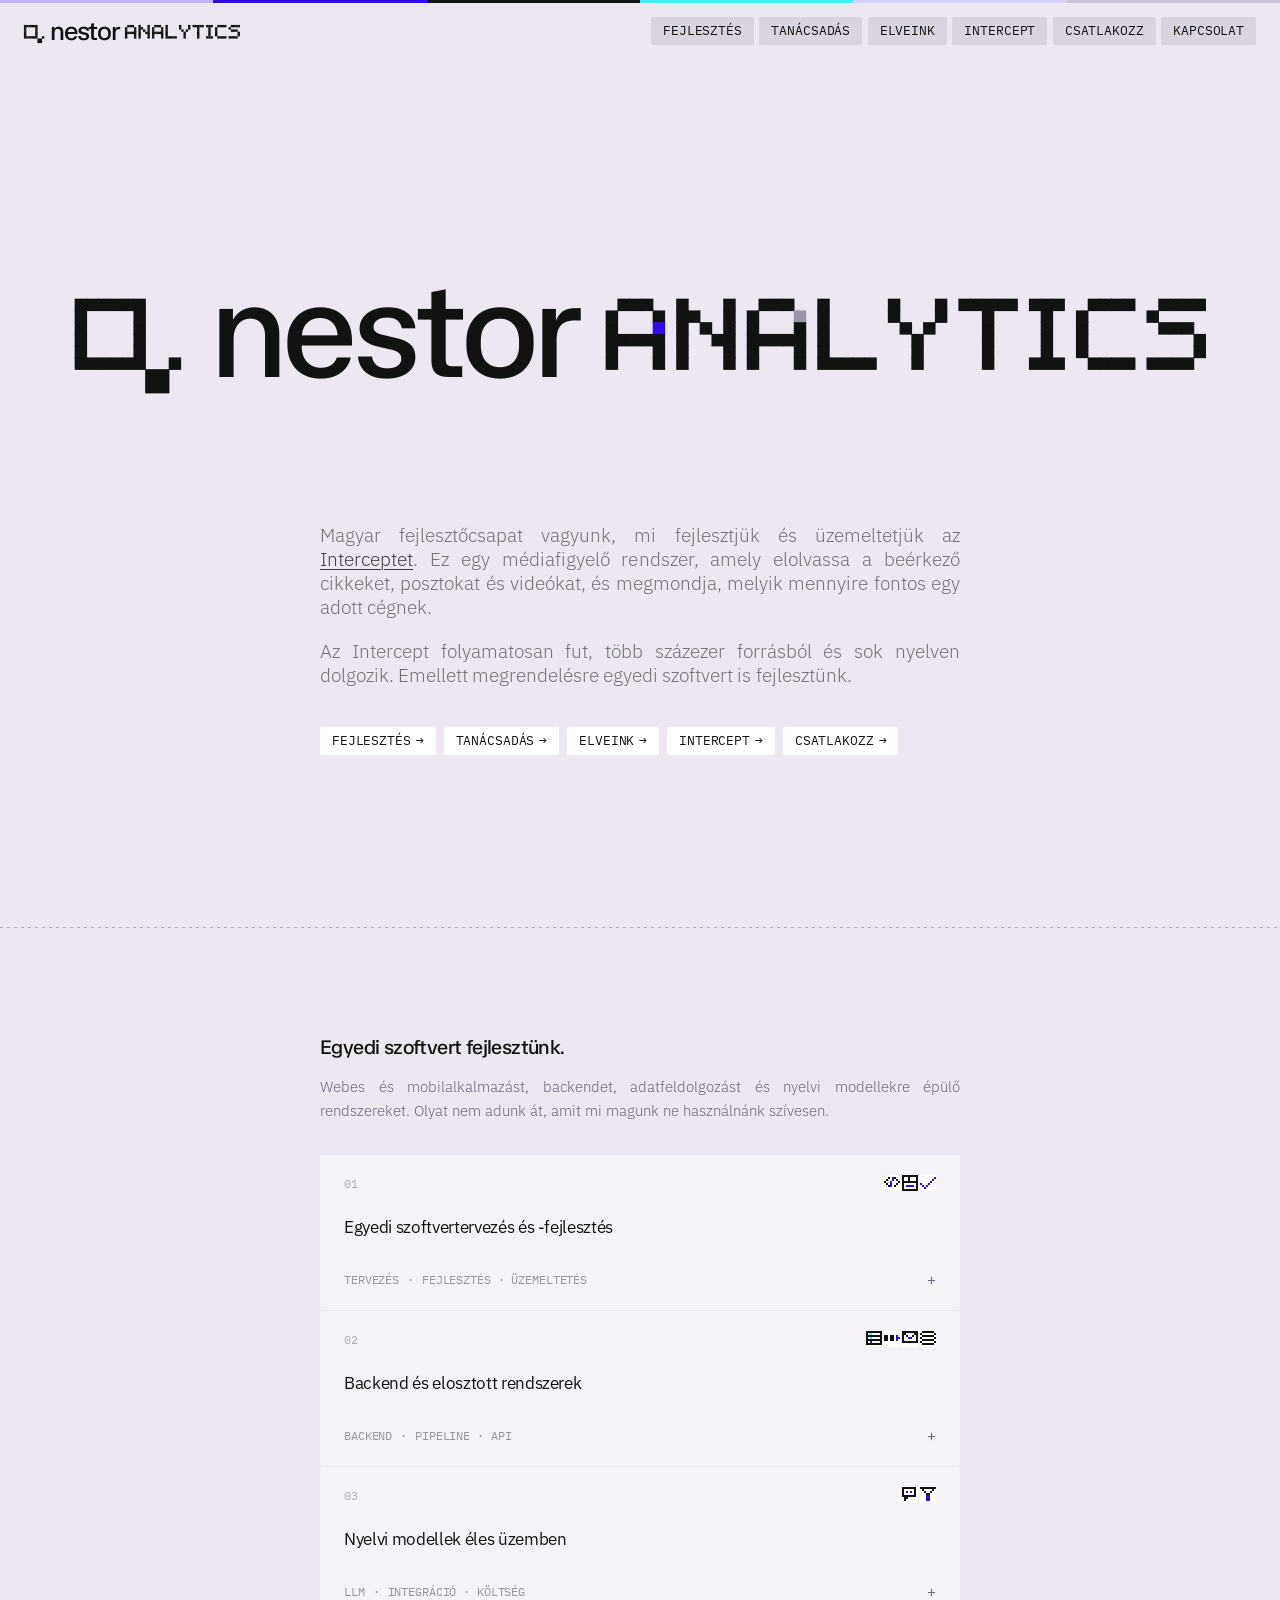
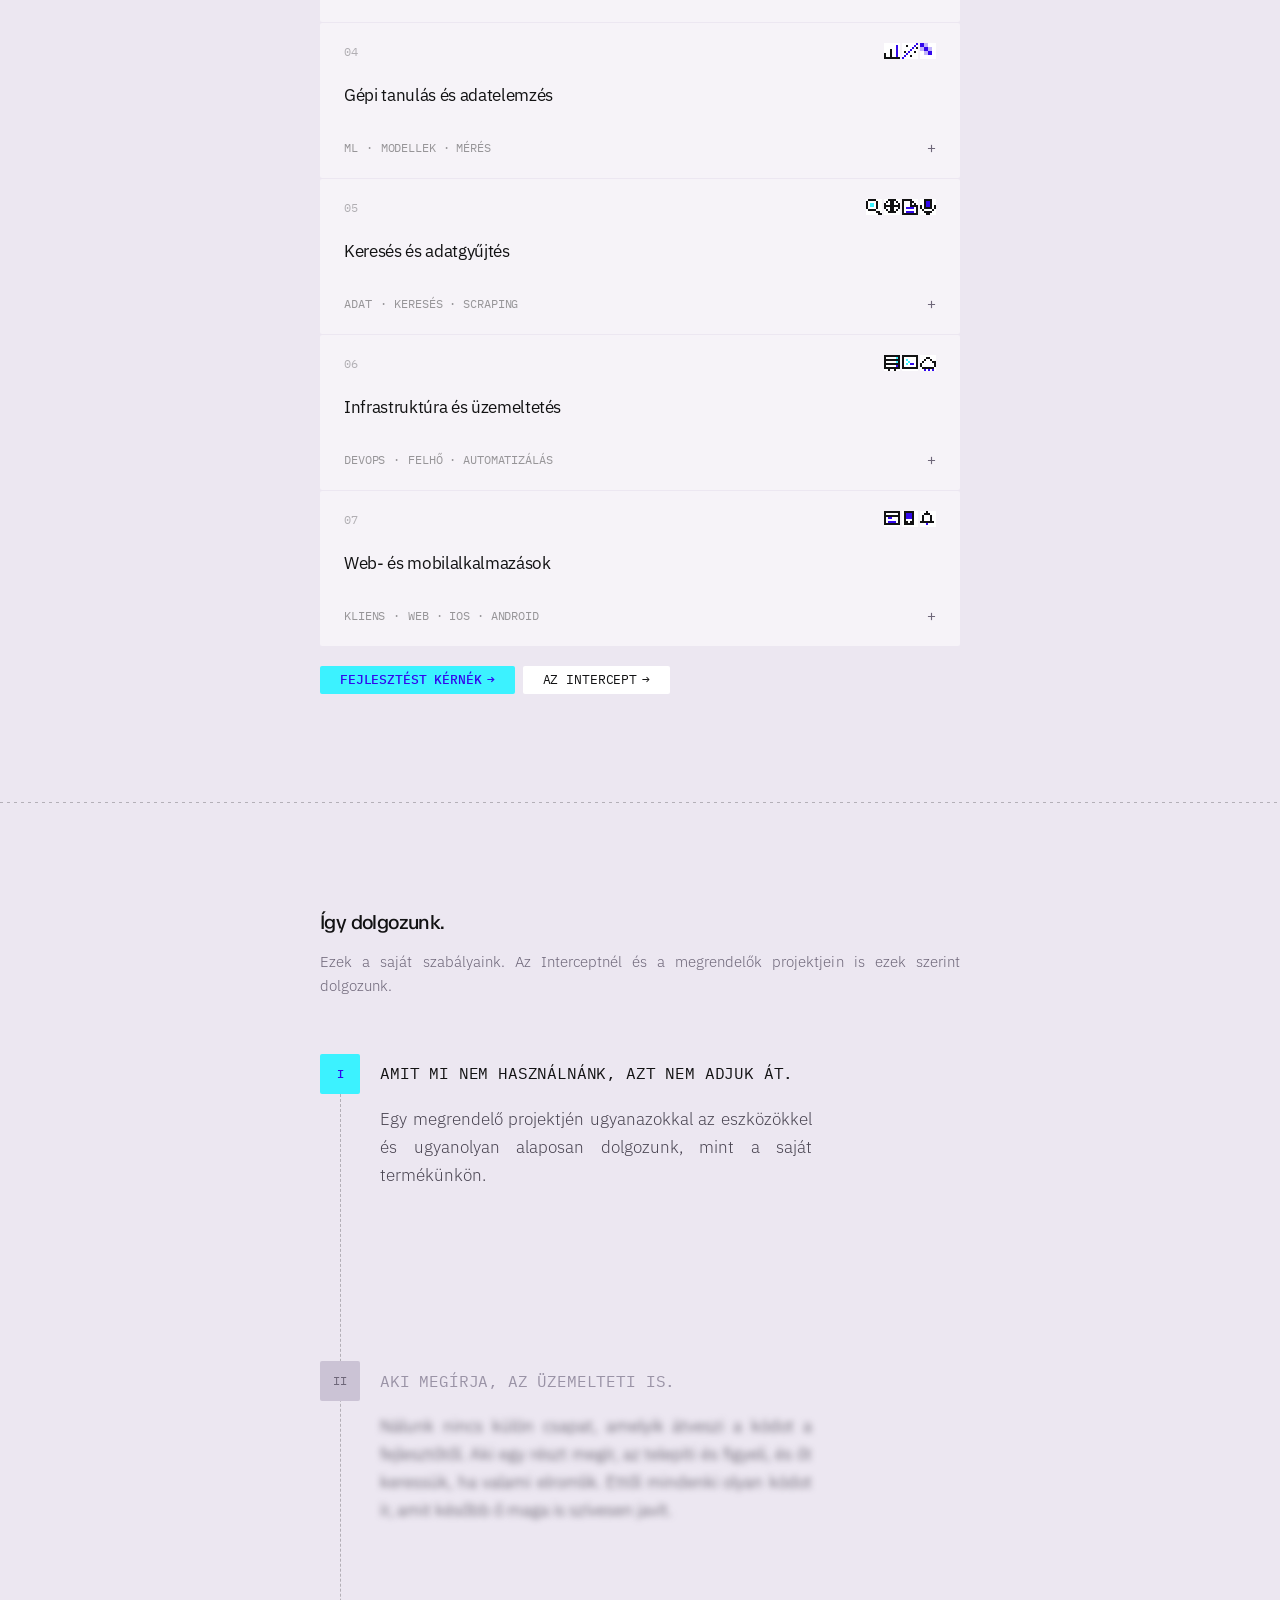
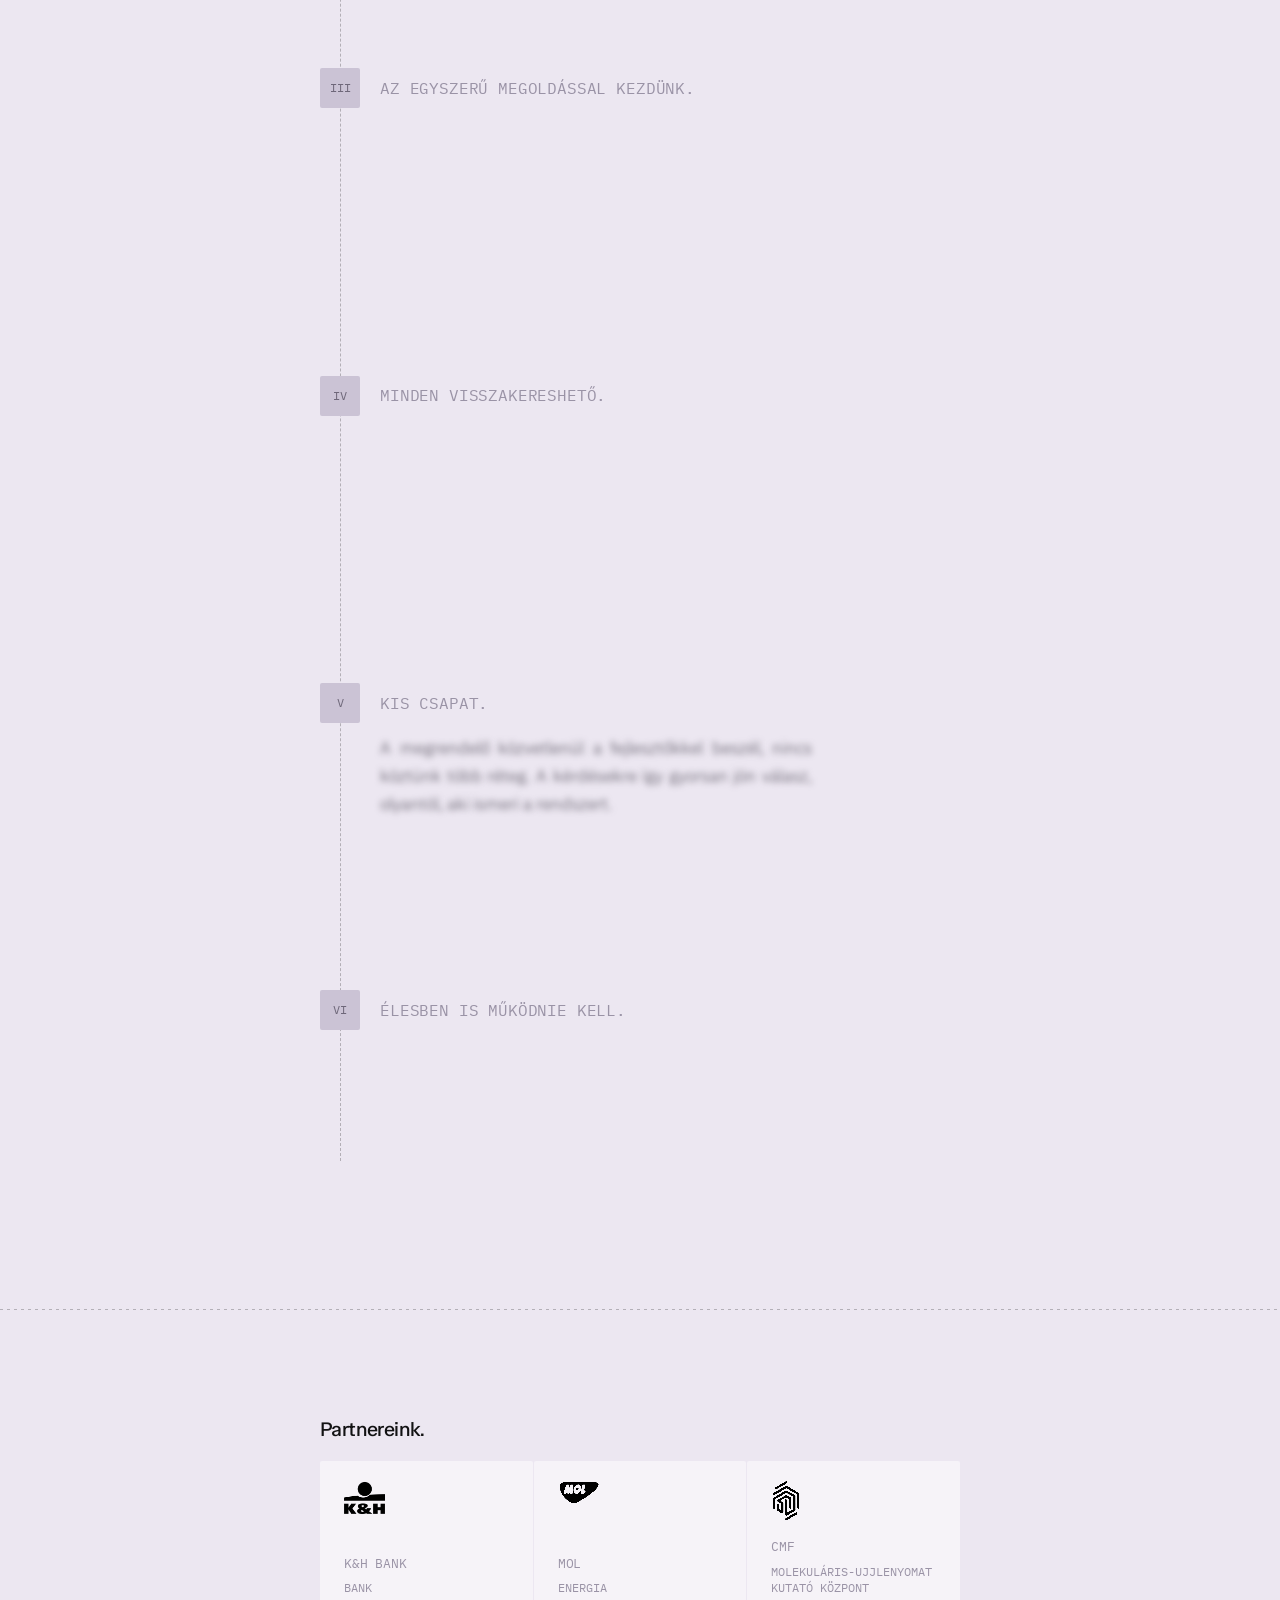
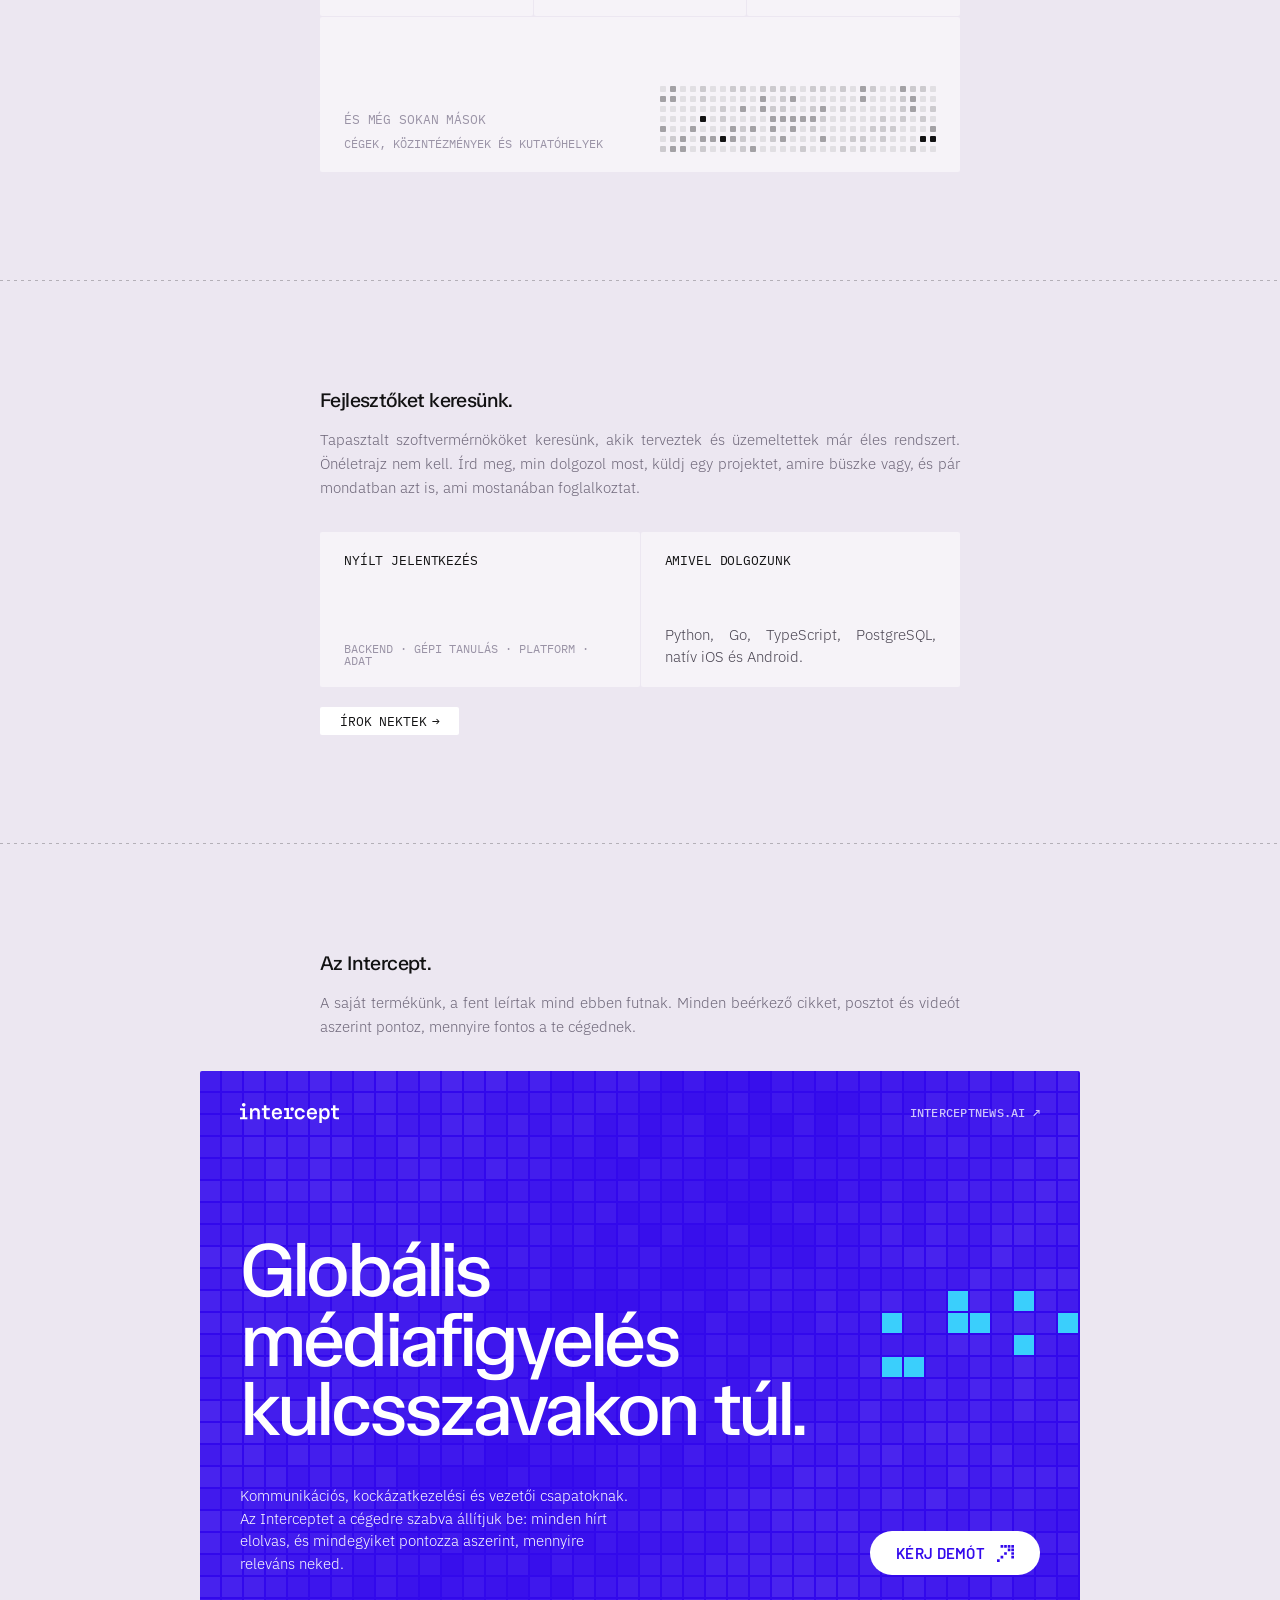
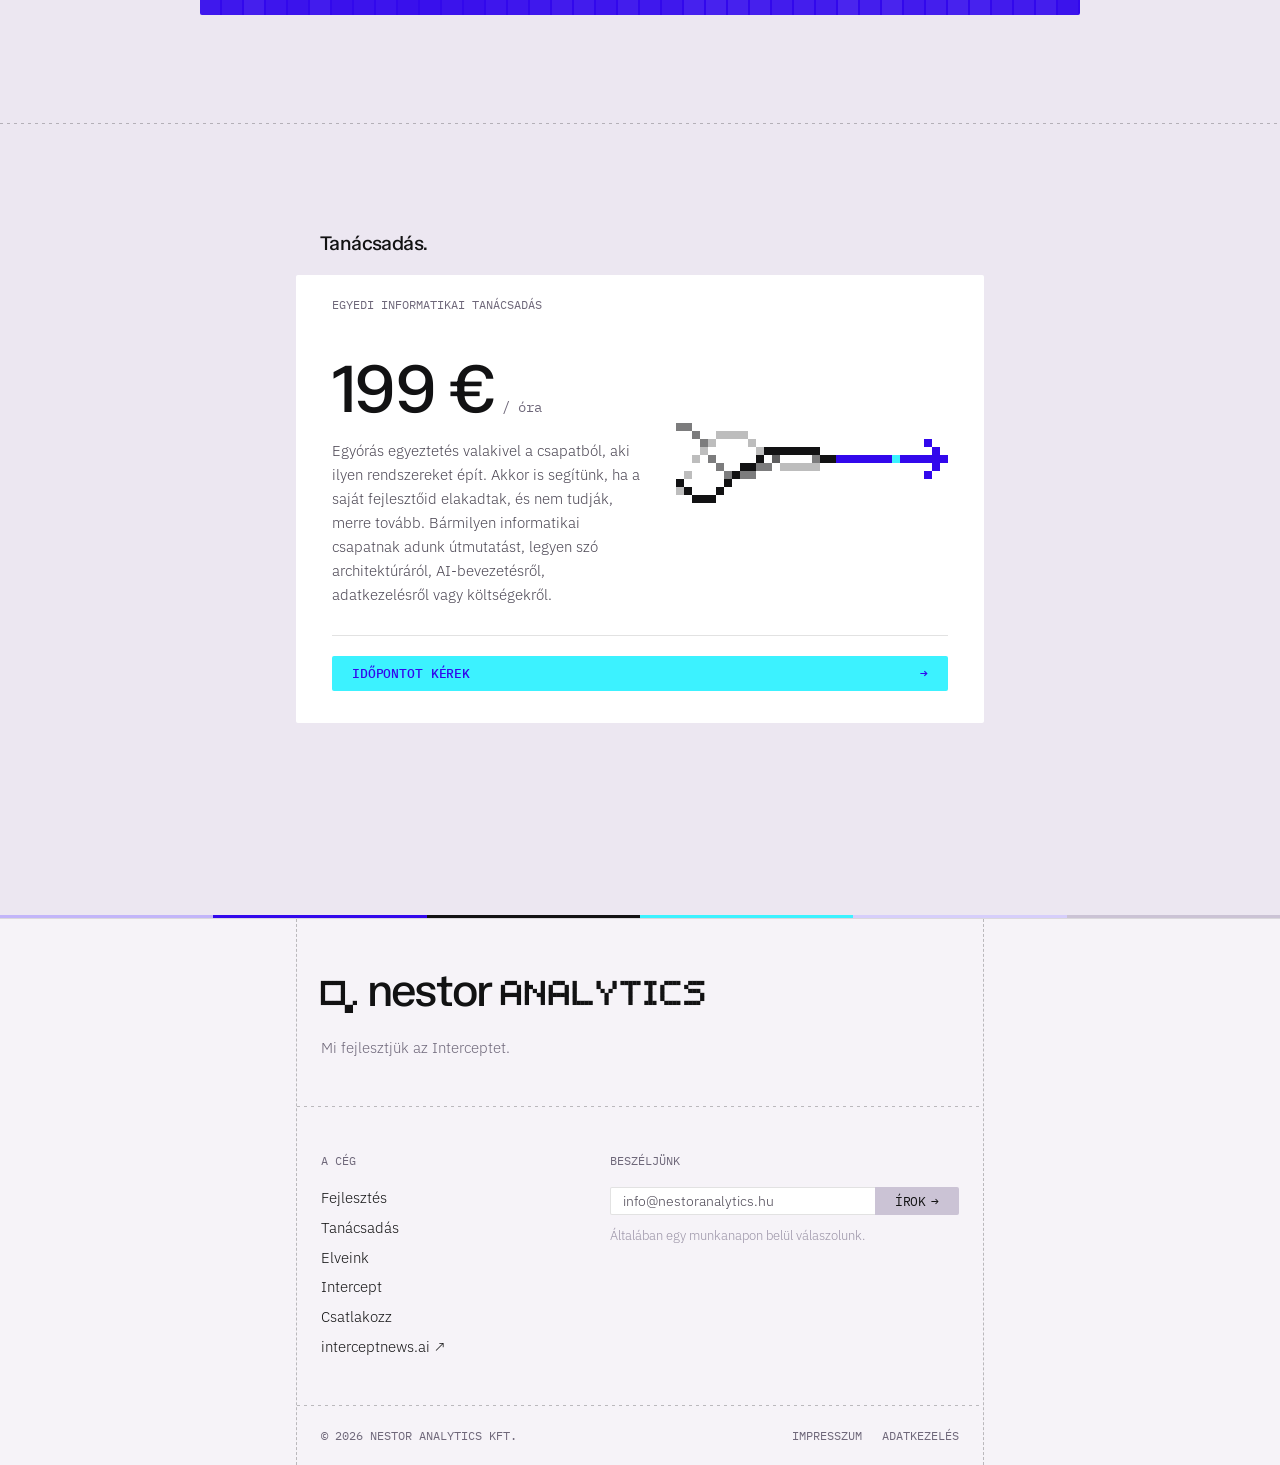
==== index.html @ 0d9c0c04 "Nestor Analytics website preview Co-Authored-By: Claude Opus 5.5 <noreply@anthropic.com>" ====
<!doctype html>
<html lang="hu">
<head>
<meta charset="utf-8">
<meta name="robots" content="noindex, nofollow">
<meta name="viewport" content="width=device-width, initial-scale=1">
<title>Nestor Analytics · az Intercept fejlesztője</title>
<meta name="description" content="Magyar fejlesztőcsapat, az Intercept médiafigyelő fejlesztője. Megrendelésre egyedi szoftvert is fejlesztünk.">
<link rel="icon" href="assets/nestor-mark.svg">
<style>
@font-face{font-family:"TASA Orbiter";src:url(assets/fonts/TASAOrbiter-Regular.ttf);font-weight:400}
@font-face{font-family:"TASA Orbiter";src:url(assets/fonts/TASAOrbiter-Medium.ttf);font-weight:500}
@font-face{font-family:"IBM Plex Sans";src:url(assets/fonts/IBMPlexSans-Light.ttf);font-weight:300}
@font-face{font-family:"IBM Plex Sans";src:url(assets/fonts/IBMPlexSans-Regular.ttf);font-weight:400}
@font-face{font-family:"IBM Plex Sans";src:url(assets/fonts/IBMPlexSans-Medium.ttf);font-weight:500}
@font-face{font-family:"IBM Plex Mono";src:url(assets/fonts/IBMPlexMono-Regular.ttf);font-weight:400}
@font-face{font-family:"IBM Plex Mono";src:url(assets/fonts/IBMPlexMono-Medium.ttf);font-weight:500}
@font-face{font-family:"Barlow";src:url(assets/fonts/Barlow-Medium.ttf);font-weight:500}
@font-face{font-family:"Barlow";src:url(assets/fonts/Barlow-SemiBold.ttf);font-weight:600}

:root{
  color-scheme:light;
  --page:#ECE7F1;          /* N300 lavender — the page ground */
  --card:#F6F3F8;          /* N200 */
  --white:#fff;
  --rule:#CBC3D5;          /* N400 */
  --chip:rgba(170,161,182,.28);
  --ink:#121213;           /* offblack */
  --ink-2:#4A4552;
  --ink-3:#6E6779;
  --ink-4:#9A93A6;
  --blue:#3208EC;
  --blue-bright:#2B00FF;
  --blue-100:#EBE6FD;--blue-200:#D6CEFB;--blue-300:#C2B5F9;--blue-500:#9984F6;--blue-700:#7052F2;
  --cyan:#3CF2FF;
  --display:"TASA Orbiter",system-ui,sans-serif;
  --sans:"IBM Plex Sans",system-ui,sans-serif;
  --mono:"IBM Plex Mono",ui-monospace,monospace;
  --col:43rem;            /* 40rem of content + 1.5rem gutters, as labs.baseten.co --content */
  --border:rgba(18,18,19,.12);
  --dash:rgba(18,18,19,.26);
  --hover:#F1EDF5;         /* between page and card, like Baseten #F0EFEB */
  --r:2px;
  --ease:cubic-bezier(.2,.7,.2,1);
}
*{box-sizing:border-box;margin:0;padding:0}
html{scroll-behavior:smooth;-webkit-text-size-adjust:100%}
body{background:var(--page);color:var(--ink);font:300 16px/1.5 var(--sans);-webkit-font-smoothing:antialiased;min-height:100vh;display:flex;flex-direction:column}
a{color:inherit}
::selection{background:var(--cyan);color:var(--blue)}
.col{width:100%;max-width:var(--col);margin:0 auto;padding:0 1.5rem}

/* ---------- colour stripe ---------- */
.stripe{display:grid;grid-template-columns:repeat(6,1fr);height:3px}
.stripe i:nth-child(1){background:var(--blue-300)}
.stripe i:nth-child(2){background:var(--blue)}
.stripe i:nth-child(3){background:var(--ink)}
.stripe i:nth-child(4){background:var(--cyan)}
.stripe i:nth-child(5){background:var(--blue-200)}
.stripe i:nth-child(6){background:var(--rule)}

/* ---------- header ---------- */
header{position:sticky;top:0;z-index:40;background:var(--page)}
.bar{display:flex;align-items:center;justify-content:space-between;gap:1rem;height:3.5rem;padding:0 1.5rem;border-bottom:1px solid transparent;transition:border-color .3s}
header.scrolled .bar{border-bottom-color:var(--border)}
.bar .mark{--F:26px;display:flex;opacity:0;transform:translateY(-4px);transition:opacity .35s var(--ease),transform .35s var(--ease);pointer-events:none}
header.scrolled .bar .mark{opacity:1;transform:none;pointer-events:auto}
.bar nav ul{display:flex;gap:.35rem;list-style:none}
.bar .btn,.intro .links .btn{padding:7.5px 12px}
.bar nav{opacity:0;transition:opacity .35s var(--ease);pointer-events:none}
header.scrolled .bar nav{opacity:1;pointer-events:auto}

/* ---------- buttons / chips ---------- */
.btn{display:inline-flex;align-items:center;gap:.3125rem;padding:7.5px 20px;border-radius:var(--r);font:400 13px/1 var(--mono);letter-spacing:-.01em;text-transform:uppercase;text-decoration:none;color:var(--ink);background:var(--white);border:0;cursor:pointer;transition:background .2s,color .2s}
.btn .arr{transition:transform .25s var(--ease)}
.btn:hover{background:var(--blue);color:var(--white)}
.btn:hover .arr{transform:translateX(3px)}
.btn.chip{background:var(--chip)}
.btn.chip:hover{background:var(--blue);color:#fff}
.btn.signal{background:var(--cyan);color:var(--blue);font-weight:500}
.btn.signal:hover{background:var(--blue);color:var(--cyan)}
.btn.ghost{background:transparent}
.btn.ghost:hover{background:var(--chip);color:var(--ink)}

/* ---------- hero ---------- */
.hero{padding:12.5rem 0 10rem}
.word{display:flex;align-items:flex-end;gap:calc(var(--F)*.22);user-select:none;text-decoration:none;color:var(--ink)}
.hero .word{--F:min(156px,10.6vw);justify-content:center;padding:0 1.5rem;margin-bottom:8rem}
.word .lc{font:500 var(--F)/1 var(--display);letter-spacing:-.045em;color:var(--ink);transform:translateY(calc(var(--F)*.03))}
.word svg{height:calc(var(--F)*.52);width:auto;display:block;overflow:visible;margin-bottom:calc(var(--F)*.185);flex:none}
.word svg.pm{height:calc(var(--F)*.52*8/6);margin-bottom:calc(var(--F)*(.185 - .52/3))}
.word svg rect{transform-box:fill-box;transform-origin:center}
.word .lc{flex:none}
.word svg rect{fill:var(--ink);transition:fill .5s}
.word svg rect.on{opacity:1}
.word svg rect.lit{fill:var(--blue)}
.word svg rect.sig{fill:var(--cyan)}
.word svg rect.c1{fill:var(--blue)}
.word svg rect.c2{fill:var(--cyan)}
.word svg rect.c3{fill:var(--blue-300)}
.word svg rect.c4{fill:var(--blue-500)}
.word svg rect.c5{fill:#9A93A6}
.word svg rect.c6{fill:var(--blue-700)}
.hero .word svg rect.hot{transition:none}
/* justified body text, with Hungarian hyphenation so the gaps stay even */
.intro p,.lede,.card .more p,.step .body,.pbody .l,.pcard span.plain{text-align:justify;hyphens:auto;-webkit-hyphens:auto}
.intro p{font-size:1.1875rem;line-height:1.5rem;letter-spacing:.0095px;color:rgba(18,18,19,.55);font-weight:300}
.intro p+p{margin-top:1.25rem}
.intro p a{color:rgba(18,18,19,.8);text-underline-offset:3px;text-decoration-thickness:1px;transition:color .2s}
.intro p a:hover{color:var(--blue)}
.intro .links{display:flex;flex-wrap:wrap;gap:.5rem;margin-top:2.5rem}

/* ---------- sections ---------- */
section.block{padding:6rem 0}
.title{font:500 1.25rem/1.2 var(--display);letter-spacing:-.03em;margin-bottom:1.25rem}
.lede{color:var(--ink-3);margin:-.25rem 0 2rem;font-size:15px;line-height:1.6}
/* section separator: a 1px dashed line that drifts sideways, as on labs.baseten.co */
.sep{height:1.5rem;position:relative;overflow:hidden}
.sep span{display:block;height:1px;margin-top:.75rem;width:200%;background-image:repeating-linear-gradient(to right,var(--dash) 0,var(--dash) .1875rem,transparent .1875rem,transparent .4375rem);animation:sepL 28s linear infinite}
.sep.rev span{animation-name:sepR}
@keyframes sepL{from{transform:translateX(0)}to{transform:translateX(-50%)}}
@keyframes sepR{from{transform:translateX(-50%)}to{transform:translateX(0)}}

/* work cards */
.cards{display:grid;gap:1px}
.card{background:var(--card);border-radius:var(--r);display:grid;grid-template-rows:auto 1fr auto;gap:1.5rem;min-height:9.6875rem;padding:20px 24px;text-decoration:none;cursor:pointer;border:0;text-align:left;font:inherit;color:inherit;width:100%;transition:background .25s}
.card:hover,.card[aria-expanded=true]{background:var(--hover)}
.card .top{display:flex;justify-content:space-between;align-items:flex-start}
.num{font:400 12px/1.5 var(--mono);letter-spacing:-.01em;color:rgba(18,18,19,.3)}
.thumbs{display:flex;gap:2px}
.thumbs canvas{width:16px;height:16px;image-rendering:pixelated;display:block}
.card h3{font:400 1.0625rem/1.25 var(--sans);letter-spacing:-.02em;align-self:end;transition:color .2s;margin-bottom:.5rem}
.card:hover h3{color:var(--blue)}
.card .sub{font-size:14.5px;line-height:1.5;color:var(--ink-3);margin-top:.35rem;max-width:34rem}
.card .sub b{font:500 11.5px/1 var(--mono);text-transform:uppercase;color:var(--blue);margin-right:.45rem;letter-spacing:.02em}
.meta{font:400 12px/1.3 var(--mono);letter-spacing:-.01em;text-transform:uppercase;color:rgba(18,18,19,.42);display:flex;gap:.5rem;align-items:center}
.meta .plus{margin-left:auto;font-size:15px;transition:transform .3s var(--ease);color:var(--ink-3)}
.card[aria-expanded=true] .plus{transform:rotate(45deg)}
.card .more{display:grid;grid-template-rows:0fr;transition:grid-template-rows .4s var(--ease)}
.card .more>div{overflow:hidden}
.card .more p{font-size:15px;line-height:1.6;color:var(--ink-2);max-width:34rem;padding-top:.25rem}
.card[aria-expanded=true] .more{grid-template-rows:1fr}
.after{margin-top:1.25rem}

/* principles timeline */
.tl{position:relative;padding-left:0}
.tl::before{content:"";position:absolute;left:19.5px;top:2.5rem;bottom:2.5rem;border-left:1px dashed var(--dash)}
.step{position:relative;display:grid;grid-template-columns:2.5rem 1fr;gap:1.25rem;padding:0 0 9rem}
.step:last-child{padding-bottom:3rem}
.badge{width:2.5rem;height:2.5rem;display:flex;align-items:center;justify-content:center;background:var(--rule);font:400 12px/1 var(--mono);color:var(--ink-3);position:relative;z-index:1;border-radius:var(--r);transition:background .35s,color .35s}
.step.active .badge{background:var(--cyan);color:var(--blue);font-weight:500}
.step h4{font:400 16px/1.4 var(--mono);text-transform:uppercase;letter-spacing:-.01em;color:var(--ink-4);padding-top:.55rem;transition:color .35s}
.step.active h4{color:var(--ink)}
.step .body{font-size:1.0625rem;line-height:1.65;color:var(--ink-2);max-width:27rem;margin-top:1.25rem;min-height:7rem}
.step .body span{opacity:0;filter:blur(3px);transition:opacity .45s,filter .45s;display:inline}
.step.active .body span{opacity:1;filter:none}

/* partners */
.partners{display:grid;grid-template-columns:repeat(3,1fr);gap:1px}
.pcard{background:var(--card);border-radius:var(--r);padding:20px 24px;min-height:9.6875rem;display:flex;flex-direction:column;justify-content:space-between;transition:background .25s}
.pcard:hover{background:var(--hover)}
.pcard b{font:400 13px/1.35 var(--mono);text-transform:uppercase;letter-spacing:-.01em}
.pcard span{font:400 12px/1 var(--mono);text-transform:uppercase;color:var(--ink-4)}
.jobs{display:grid;grid-template-columns:1fr 1fr;gap:1px}
/* partner cards: small black mark on top, name and field below */
.plogo{display:flex;align-items:flex-start;height:40px}
.plogo img{display:block;width:auto}
.solid{filter:brightness(0)}
.knock{filter:grayscale(1) contrast(12);mix-blend-mode:multiply}
.crop{display:block;height:calc(var(--dh)*1px);width:calc(var(--dh)*var(--cw)/var(--ch)*1px);background-image:var(--src);background-repeat:no-repeat;
  background-size:calc(var(--w)*var(--dh)/var(--ch)*1px) auto;background-position:calc(var(--x)*var(--dh)/var(--ch)*-1px) calc(var(--y)*var(--dh)/var(--ch)*-1px)}
.pname{display:flex;flex-direction:column;gap:.5rem}
.pcard .pname span{line-height:1.35}
.pmore{grid-column:1/-1;flex-direction:row;align-items:flex-end;justify-content:space-between;gap:2rem}
/* one square per organisation we have worked with: a quiet crowd, now and then one lights up */
.pfield{display:grid;grid-auto-rows:6px;gap:4px;flex:none}
.pfield i{display:block;width:6px;height:6px;border-radius:1px;background:rgba(18,18,19,.09);transition:background-color .6s}
.pfield i.t1{background:rgba(18,18,19,.18)}
.pfield i.t2{background:rgba(18,18,19,.36)}
.pfield i.t3{background:var(--ink)}
.pfield i.on{background:var(--blue);transition:none}
.pfield i.sig{background:var(--cyan);transition:none}
.pplus{display:grid;grid-template-columns:repeat(3,6px);grid-template-rows:repeat(3,6px);height:40px;align-content:start}
.pplus b{background:var(--ink)}
.pplus b:nth-child(1){grid-area:1/2}.pplus b:nth-child(2){grid-area:2/1}.pplus b:nth-child(3){grid-area:2/2;background:var(--blue)}.pplus b:nth-child(4){grid-area:2/3}.pplus b:nth-child(5){grid-area:3/2}
.jobs a.pcard{text-decoration:none;color:inherit}
.jobs a.pcard:hover b{color:var(--blue)}
.pcard span.plain{font:300 14.5px/1.5 var(--sans);text-transform:none;color:var(--ink-2)}
/* consulting card: one price, one line, one button */
.cons{background:var(--white);border-radius:var(--r);margin:0 -1.5rem;padding:24px 36px 32px;position:relative}
.ctop{display:flex;justify-content:space-between;align-items:center;font:400 12px/1 var(--mono);text-transform:uppercase;color:var(--ink-3)}
.cpx{display:grid;grid-template-columns:8px 8px;grid-template-rows:8px 8px;gap:0}
.cpx b{background:var(--ink)}
.cpx b:nth-child(1){grid-area:1/1}.cpx b:nth-child(2){grid-area:2/2;background:var(--blue)}.cpx b:nth-child(3){display:none}
.cprice{display:flex;align-items:baseline;gap:.5rem;margin:2.75rem 0 1rem}
.cprice strong{font:500 4.25rem/1 var(--display);letter-spacing:-.04em}
.cprice span{font:400 14px/1 var(--mono);color:var(--ink-3)}
.cdesc{font-size:15px;line-height:1.6;color:var(--ink-2);max-width:30rem}
.cmain{display:grid;grid-template-columns:1fr auto;gap:2rem;align-items:center;padding-bottom:1.75rem;border-bottom:1px solid var(--border);margin-bottom:1.25rem}
.route{width:272px;height:120px;display:block;shape-rendering:crispEdges}
.route rect{fill:var(--ink)}
.route rect.t1{fill:rgba(18,18,19,.28)}
.route rect.t2{fill:rgba(18,18,19,.55)}
.route rect.ln{fill:var(--blue)}
.route rect.dot{fill:var(--cyan)}
.cbtn{width:100%;justify-content:space-between;padding:11px 20px}

/* product block */
.prod{max-width:58rem;margin:0 auto;padding:0 1.5rem}
.panel{background:var(--white);border-radius:var(--r);overflow:hidden}
.phead{background:var(--blue);color:#fff;position:relative;display:flex;justify-content:space-between;align-items:center;gap:1.5rem;padding:56px 36px}
.phead .px{position:absolute;width:8px;height:8px;background:var(--cyan)}
.phead .px.a{top:12px;left:12px}.phead .px.b{bottom:12px;right:12px}
.phead h3{font:500 1.25rem/1.2 var(--display);letter-spacing:-.03em}
.phead p{font-size:14px;color:rgba(255,255,255,.75);margin-top:.5rem}
.phead .btn{background:#fff;color:var(--blue)}
.phead .btn:hover{background:var(--cyan)}
.pstripe{display:grid;grid-template-columns:1fr 1fr 1fr 1fr 1fr 1fr;height:3px}
.pstripe i:nth-child(2){background:var(--cyan)}.pstripe i:nth-child(5){background:var(--blue-300)}
.pbody{display:grid;grid-template-columns:1fr 1fr}
.pbody .l{padding:32px 36px;font-size:15px;line-height:1.65;color:var(--ink-2);border-right:1px solid var(--page)}
.spec{display:grid;grid-template-columns:9rem 1fr}
.spec dt,.spec dd{padding:1rem 1.25rem;border-bottom:1px solid var(--page);font-size:14.5px}
.spec dt{font:400 12px/1.5 var(--mono);text-transform:uppercase;color:var(--ink-3);border-right:1px solid var(--page);padding-top:1.15rem}
.spec dd{color:var(--ink);line-height:1.55}
.lnote{display:block;margin-top:1rem;font:400 12px/1.5 var(--mono);text-transform:uppercase;color:var(--ink-3)}
.stack{display:flex;flex-wrap:wrap;gap:.35rem;margin-top:.9rem}
.stack span{font:400 11.5px/1 var(--mono);padding:.35rem .5rem;border-radius:var(--r);background:var(--page);color:var(--ink-2)}
.pfoot{grid-column:2;display:flex;gap:.5rem;padding:16px 20px}

/* ---------- Intercept block: a small copy of the interceptnews.ai hero (Blue field of 20 px tiles,
   white wordmark, TASA headline, white pill with the pixel arrow), sized to this page's frame ---------- */
.ix{position:relative;background:var(--blue);color:#fff;border-radius:var(--r);overflow:hidden;padding:32px 40px 40px;min-height:34rem;display:flex;flex-direction:column}
.ix-field{position:absolute;inset:0;width:100%;height:100%;display:block}
.ix>*:not(.ix-field){position:relative}
.ix-top{display:flex;align-items:center;justify-content:space-between}
.ix-logo{height:20px;width:auto;display:block}
.ix-site{font:500 12px/1 var(--mono);text-transform:uppercase;letter-spacing:.02em;color:rgba(255,255,255,.75);text-decoration:none}
.ix-site:hover{color:#fff}
.ix-h{font:500 clamp(2.6rem,7.4vw,4.75rem)/.92 var(--display);letter-spacing:-.05em;margin:auto 0 0;padding-top:4rem}
.ix-bottom{display:flex;align-items:flex-end;justify-content:space-between;gap:2rem;margin-top:2.5rem}
.ix-bottom p{font-size:15px;line-height:1.5;max-width:25rem;color:#fff}
.ix-pill{display:inline-flex;align-items:center;gap:12px;flex:none;background:#fff;color:var(--blue);height:44px;padding:0 26px;border-radius:999px;font:600 15px/1 "Barlow",var(--sans);text-transform:uppercase;letter-spacing:.02em;text-decoration:none;transition:background .2s}
.ix-pill:hover{background:var(--cyan)}
.px-arrow{fill:currentColor}

/* ---------- footer ---------- */
footer{margin-top:6rem}
.fgrid{border-top:1px solid var(--border);background:var(--card)}
.fcol{max-width:var(--col);margin:0 auto;border-left:1px dashed var(--dash);border-right:1px dashed var(--dash)}
.frow{padding:48px 24px;background-image:repeating-linear-gradient(to right,var(--dash) 0,var(--dash) .1875rem,transparent .1875rem,transparent .4375rem);background-size:100% 1px;background-repeat:no-repeat;background-position:bottom}
.frow:last-child{background-image:none}
.flogo .ftag{margin-top:24px}
.flogo .word{--F:min(46px,8.4vw)}
.ftag{color:var(--ink-3);font-size:14.5px}
.fcols{display:grid;grid-template-columns:2fr 3fr;gap:56px}
.fcols h5{font:400 12px/1 var(--mono);text-transform:uppercase;color:var(--ink-3);margin-bottom:1.25rem}
.fcols ul{list-style:none;display:grid;gap:.5rem;font-size:14.5px}
.fcols ul a{text-decoration:none;transition:color .2s}
.fcols ul a:hover{color:var(--blue)}
.mailrow{display:flex}
.mailrow a.addr{flex:1;display:flex;align-items:center;padding:0 .75rem;background:var(--white);border:1px solid var(--border);border-right:0;border-radius:var(--r) 0 0 var(--r);font-size:14px;text-decoration:none;color:var(--ink-2)}
.mailrow .btn{background:var(--rule);border-radius:0 var(--r) var(--r) 0}
.mailrow .btn:hover{background:var(--blue)}
.fnote{font-size:12.5px;color:var(--ink-4);margin-top:.65rem}
.flegal{display:flex;gap:1.25rem}
.flegal a{text-decoration:none;color:inherit}
.flegal a:hover{color:var(--blue)}
.fbot{padding-top:24px;padding-bottom:24px;display:flex;justify-content:space-between;font:400 11.5px/1 var(--mono);text-transform:uppercase;color:var(--ink-3)}

/* reveal on scroll */
.rv{opacity:0;transform:translateY(14px);transition:opacity .7s var(--ease),transform .7s var(--ease)}
.rv.in{opacity:1;transform:none}

@media (max-width:720px){
  .hero{padding:3.125rem 0 4rem}
  .fcols{gap:40px}
  .hero .word{margin-bottom:3.5rem;--F:9.9vw}
  .cons{padding:20px 24px 24px}
  .bar nav{display:none}
  .partners,.jobs{grid-template-columns:1fr}
  .pmore{grid-column:auto;flex-direction:column;align-items:stretch}
  .ix{padding:24px 22px 26px;min-height:30rem}
  .ix-bottom{flex-direction:column;align-items:flex-start;gap:1.25rem}
  .cons{padding:1.4rem 1.5rem 1.5rem}
  .cmain{grid-template-columns:1fr;gap:1.5rem}
  .route{width:100%;height:auto;grid-row:1}
  .pcard{min-height:6.5rem}
  .phead{flex-direction:column;align-items:flex-start;padding:3rem 1.5rem}
  .pbody{grid-template-columns:1fr}
  .pbody .l{border-right:0;border-bottom:1px solid var(--page);padding:1.5rem}
  .spec{grid-template-columns:7.5rem 1fr}
  .pfoot{grid-column:1;flex-wrap:wrap}
  .fcols{grid-template-columns:1fr}
  .step{padding-bottom:5rem}
  .intro p{font-size:1.0625rem}
}
@media (prefers-reduced-motion:reduce){
  .sep span{animation:none}

  *{transition:none!important;scroll-behavior:auto!important}
  .rv{opacity:1;transform:none}
  .step .body span{opacity:1;filter:none}
}
</style>
</head>
<body>

<header id="hdr">
  <div class="stripe"><i></i><i></i><i></i><i></i><i></i><i></i></div>
  <div class="bar">
    <a class="mark word" href="#top" aria-label="Nestor Analytics — vissza az elejére"><svg class="pm" aria-hidden="true"></svg><span class="lc" aria-hidden="true">nestor</span><svg class="pa" aria-hidden="true"></svg></a>
    <nav aria-label="Fő navigáció"><ul>
      <li><a class="btn chip" href="#megoldasok">Fejlesztés</a></li>
      <li><a class="btn chip" href="#tanacsadas">Tanácsadás</a></li>
      <li><a class="btn chip" href="#elveink">Elveink</a></li>
      <li><a class="btn chip" href="#intercept">Intercept</a></li>
      <li><a class="btn chip" href="#csatlakozz">Csatlakozz</a></li>
      <li><a class="btn chip" href="#kapcsolat">Kapcsolat</a></li>
    </ul></nav>
  </div>
</header>

<main id="top">
  <!-- ======= hero ======= -->
  <section class="hero">
    <h1 class="word" aria-label="Nestor Analytics">
      <svg class="pm" aria-hidden="true"></svg><span class="lc" aria-hidden="true">nestor</span><svg class="pa" id="px" aria-hidden="true"></svg>
    </h1>
    <div class="col intro">
      <p>Magyar fejlesztőcsapat vagyunk, mi fejlesztjük és üzemeltetjük az <a href="#intercept">Interceptet</a>. Ez egy médiafigyelő rendszer, amely elolvassa a beérkező cikkeket, posztokat és videókat, és megmondja, melyik mennyire fontos egy adott cégnek.</p>
      <p>Az Intercept folyamatosan fut, több százezer forrásból és sok nyelven dolgozik. Emellett megrendelésre egyedi szoftvert is fejlesztünk.</p>
      <div class="links">
        <a class="btn" href="#megoldasok">Fejlesztés <span class="arr">→</span></a>
        <a class="btn" href="#tanacsadas">Tanácsadás <span class="arr">→</span></a>
        <a class="btn" href="#elveink">Elveink <span class="arr">→</span></a>
        <a class="btn" href="#intercept">Intercept <span class="arr">→</span></a>
        <a class="btn" href="#csatlakozz">Csatlakozz <span class="arr">→</span></a>
      </div>
    </div>
  </section>

  <div class="sep rev" aria-hidden="true"><span></span></div>

  <!-- ======= work ======= -->
  <section class="block" id="megoldasok">
    <div class="col">
      <p class="title rv">Egyedi szoftvert fejlesztünk.</p>
      <p class="lede rv">Webes és mobilalkalmazást, backendet, adatfeldolgozást és nyelvi modellekre épülő rendszereket. Olyat nem adunk át, amit mi magunk ne használnánk szívesen.</p>
      <div class="cards" id="cards"></div>
      <div class="after rv" style="display:flex;gap:.5rem;flex-wrap:wrap"><a class="btn signal" href="mailto:info@nestoranalytics.hu?subject=Fejleszt%C3%A9s">Fejlesztést kérnék <span class="arr">→</span></a><a class="btn" href="#intercept">Az Intercept <span class="arr">→</span></a></div>
    </div>
  </section>

  <div class="sep" aria-hidden="true"><span></span></div>

  <!-- ======= principles ======= -->
  <section class="block" id="elveink">
    <div class="col">
      <p class="title rv">Így dolgozunk.</p>
      <p class="lede rv" style="margin-bottom:3.5rem">Ezek a saját szabályaink. Az Interceptnél és a megrendelők projektjein is ezek szerint dolgozunk.</p>
      <div class="tl" id="tl"></div>
    </div>
  </section>

  <div class="sep rev" aria-hidden="true"><span></span></div>

  <!-- ======= partners ======= -->
  <section class="block">
    <div class="col">
      <p class="title rv">Partnereink.</p>
      <div class="partners">
        <div class="pcard rv"><span class="plogo"><img class="solid" src="assets/partners/kh.png" alt="" style="height:34px"></span><span class="pname"><b>K&amp;H Bank</b><span>Bank</span></span></div>
        <div class="pcard rv"><span class="plogo"><img class="knock" src="assets/partners/mol.png" alt="" style="height:26px"></span><span class="pname"><b>MOL</b><span>Energia</span></span></div>
        <div class="pcard rv"><span class="plogo"><i class="crop knock" style="--src:url(assets/partners/cmf.jpg);--w:343;--h:203;--x:40;--y:30;--cw:100;--ch:145;--dh:40"></i></span><span class="pname"><b>CMF</b><span>Molekuláris-Ujjlenyomat Kutató Központ</span></span></div>
        <div class="pcard pmore rv"><span class="pname"><b>És még sokan mások</b><span>Cégek, közintézmények és kutatóhelyek</span></span><span class="pfield" aria-hidden="true"></span></div>
      </div>
    </div>
  </section>

  <div class="sep" aria-hidden="true"><span></span></div>

  <!-- ======= join ======= -->
  <section class="block" id="csatlakozz">
    <div class="col">
      <p class="title rv">Fejlesztőket keresünk.</p>
      <p class="lede rv">Tapasztalt szoftvermérnököket keresünk, akik terveztek és üzemeltettek már éles rendszert. Önéletrajz nem kell. Írd meg, min dolgozol most, küldj egy projektet, amire büszke vagy, és pár mondatban azt is, ami mostanában foglalkoztat.</p>
      <div class="jobs">
        <a class="pcard rv" href="mailto:info@nestoranalytics.hu?subject=Jelentkez%C3%A9s&body=Min%20dolgozom%20most%3A%0A%0A%0AEgy%20projekt%2C%20amire%20b%C3%BCszke%20vagyok%20%28link%29%3A%0A%0A%0AAmi%20mostan%C3%A1ban%20foglalkoztat%3A%0A%0A"><b>Nyílt jelentkezés</b><span>Backend · gépi tanulás · platform · adat</span></a>
        <div class="pcard rv"><b>Amivel dolgozunk</b><span class="plain">Python, Go, TypeScript, PostgreSQL, natív iOS és Android.</span></div>
      </div>
      <div class="after rv"><a class="btn" href="mailto:info@nestoranalytics.hu?subject=Jelentkez%C3%A9s&body=Min%20dolgozom%20most%3A%0A%0A%0AEgy%20projekt%2C%20amire%20b%C3%BCszke%20vagyok%20%28link%29%3A%0A%0A%0AAmi%20mostan%C3%A1ban%20foglalkoztat%3A%0A%0A">Írok nektek <span class="arr">→</span></a></div>
    </div>
  </section>

  <div class="sep rev" aria-hidden="true"><span></span></div>

  <!-- ======= product ======= -->
  <section class="block" id="intercept">
    <div class="col">
      <p class="title rv">Az Intercept.</p>
      <p class="lede rv">A saját termékünk, a fent leírtak mind ebben futnak. Minden beérkező cikket, posztot és videót aszerint pontoz, mennyire fontos a te cégednek.</p>
    </div>
    <div class="prod rv">
      <div class="ix">
        <canvas class="ix-field" aria-hidden="true"></canvas>
        <div class="ix-top">
          <img class="ix-logo" src="assets/intercept-logo-white.svg" alt="Intercept">
          <a class="ix-site" href="https://interceptnews.ai" target="_blank" rel="noopener">interceptnews.ai ↗</a>
        </div>
        <h3 class="ix-h">Globális<br>médiafigyelés<br>kulcsszavakon túl.</h3>
        <div class="ix-bottom">
          <p>Kommunikációs, kockázatkezelési és vezetői csapatoknak. Az Interceptet a cégedre szabva állítjuk be: minden hírt elolvas, és mindegyiket pontozza aszerint, mennyire releváns neked.</p>
          <a class="ix-pill" href="mailto:info@nestoranalytics.hu?subject=Intercept%20dem%C3%B3">Kérj demót <svg class="px-arrow" viewBox="0 0 19 19" width="17" height="17" aria-hidden="true"><path d="M4 0h3v3h-3zM8 0h3v3h-3zM12 0h3v3h-3zM16 0h3v3h-3zM12 4h3v3h-3zM16 4h3v3h-3zM8 8h3v3h-3zM16 8h3v3h-3zM4 12h3v3h-3zM16 12h3v3h-3zM0 16h3v3h-3z"/></svg></a>
        </div>
      </div>
    </div>
  </section>

  <div class="sep" aria-hidden="true"><span></span></div>

  <!-- ======= consulting ======= -->
  <section class="block" id="tanacsadas">
    <div class="col">
      <p class="title rv">Tanácsadás.</p>
      <div class="cons rv">
        <div class="ctop"><span>Egyedi informatikai tanácsadás</span></div>
        <div class="cmain">
          <div>
            <div class="cprice"><strong>199 €</strong><span>/ óra</span></div>
            <p class="cdesc">Egyórás egyeztetés valakivel a csapatból, aki ilyen rendszereket épít. Akkor is segítünk, ha a saját fejlesztőid elakadtak, és nem tudják, merre tovább. Bármilyen informatikai csapatnak adunk útmutatást, legyen szó architektúráról, AI-bevezetésről, adatkezelésről vagy költségekről.</p>
          </div>
          <svg class="route" viewBox="0 0 34 15" aria-hidden="true"></svg>
        </div>
        <a class="btn signal cbtn" href="mailto:info@nestoranalytics.hu?subject=Tan%C3%A1csad%C3%A1s">Időpontot kérek <span class="arr">→</span></a>
      </div>
    </div>
  </section>
</main>

<!-- ======= footer ======= -->
<footer id="kapcsolat">
  <div class="stripe"><i></i><i></i><i></i><i></i><i></i><i></i></div>
  <div class="fgrid">
    <div class="fcol">
      <div class="frow flogo"><span class="word" role="img" aria-label="Nestor Analytics"><svg class="pm" aria-hidden="true"></svg><span class="lc" aria-hidden="true">nestor</span><svg class="pa" aria-hidden="true"></svg></span><p class="ftag">Mi fejlesztjük az Interceptet.</p></div>
      <div class="frow fcols">
        <div>
          <h5>A cég</h5>
          <ul>
            <li><a href="#megoldasok">Fejlesztés</a></li>
            <li><a href="#tanacsadas">Tanácsadás</a></li>
            <li><a href="#elveink">Elveink</a></li>
            <li><a href="#intercept">Intercept</a></li>
            <li><a href="#csatlakozz">Csatlakozz</a></li>
            <li><a href="https://interceptnews.ai" target="_blank" rel="noopener">interceptnews.ai ↗</a></li>
          </ul>
        </div>
        <div>
          <h5>Beszéljünk</h5>
          <div class="mailrow">
            <a class="addr" href="mailto:info@nestoranalytics.hu">info@nestoranalytics.hu</a>
            <a class="btn" href="mailto:info@nestoranalytics.hu">Írok <span class="arr">→</span></a>
          </div>
          <p class="fnote">Általában egy munkanapon belül válaszolunk.</p>
        </div>
      </div>
      <div class="frow fbot"><span>© 2026 Nestor Analytics Kft.</span><span class="flegal"><a href="impresszum.html">Impresszum</a><a href="impresszum.html#adatkezeles">Adatkezelés</a></span></div>
    </div>
  </div>
</footer>

<script>
/* ---------- pixel wordmark ---------- */
const G={
 A:["01110","10001","10001","11111","10001","10001"],
 N:["10001","11001","10101","10011","10001","10001"],
 L:["10000","10000","10000","10000","10000","11111"],
 Y:["10001","10001","01010","00100","00100","00100"],
 T:["11111","00100","00100","00100","00100","00100"],
 I:["111","010","010","010","010","111"],
 C:["01111","10000","10000","10000","10000","01111"],
 S:["01111","10000","01110","00001","00001","11110"]
};
const reduce=matchMedia('(prefers-reduced-motion: reduce)').matches;
const NS='http://www.w3.org/2000/svg';
/* The mark is the original Nestor logo, unchanged. Its artwork is already a pixel grid:
   with s = frame stroke, the frame is 6s × 6s with a 4s hole, the tail is a 2s square hanging
   diagonally off the bottom-right corner, and the small square is 1s, at column 8, row 5.
   The letters use the same cell, 6 rows tall, so the frame is exactly the x-height. */
const MARK=[];
const RING=[];for(let x=0;x<6;x++)RING.push([x,0]);for(let y=1;y<6;y++)RING.push([5,y]);for(let x=4;x>=0;x--)RING.push([x,5]);for(let y=4;y>0;y--)RING.push([0,y]);
RING.forEach(([x,y])=>MARK.push([x,y,1,'ring']));
MARK.push([6,6,2,'tail']);MARK.push([8,5,1,'emit']);
function cellsFor(word){const out=[];let x=0;
  for(const ch of word){const g=G[ch];g.forEach((row,y)=>[...row].forEach((b,i)=>{if(b==='1')out.push([x+i,y,1])}));x+=g[0].length+1}
  return {cells:out,w:x-1,h:6}}
function draw(svg,cells,w,h){const rs=[];
  cells.forEach(([x,y,s,c])=>{const r=document.createElementNS(NS,'rect');
    r.setAttribute('x',x-.03);r.setAttribute('y',y-.03);r.setAttribute('width',s+.06);r.setAttribute('height',s+.06);
    if(c)r.classList.add(c);svg.appendChild(r);rs.push(r)});
  svg.setAttribute('viewBox',`0 0 ${w} ${h}`);return rs}
const AN=cellsFor('ANALYTICS');
document.querySelectorAll('.word').forEach(wd=>{
  wd._m=draw(wd.querySelector('.pm'),MARK,9,8);
  wd._a=draw(wd.querySelector('.pa'),AN.cells,AN.w,AN.h);
});

/* Hero: a quiet fade-in, then the cursor lights up the pixels it passes over. */
(function(){
  const hero=document.querySelector('.hero .word');
  if(!reduce){
    hero.style.opacity=0;hero.style.transform='translateY(6px)';
    requestAnimationFrame(()=>requestAnimationFrame(()=>{hero.style.transition='opacity .6s var(--ease), transform .6s var(--ease)';hero.style.opacity=1;hero.style.transform='none'}));
  }
  /* Pointer: every pixel within reach lights up in one of the page colours and fades back
     on its own clock, so moving the cursor leaves a short multi-coloured trail. */
  const CL=['c1','c2','c3','c4','c5','c6'],pick=()=>CL[Math.random()*CL.length|0];
  const light=(r,ms)=>{CL.forEach(c=>r.classList.remove(c));r.classList.add(pick(),'hot');requestAnimationFrame(()=>r.classList.remove('hot'));clearTimeout(r._t);r._t=setTimeout(()=>CL.forEach(c=>r.classList.remove(c)),ms)};
  const svgs=[...hero.querySelectorAll('svg')];
  document.querySelector('.hero').addEventListener('pointermove',e=>{
    for(const svg of svgs){
      const b=svg.getBoundingClientRect(),vb=svg.viewBox.baseVal,k=vb.width/b.width;
      if(e.clientX<b.left-60||e.clientX>b.right+60||e.clientY<b.top-60||e.clientY>b.bottom+60)continue;
      const ux=(e.clientX-b.left)*k,uy=(e.clientY-b.top)*k;
      svg.querySelectorAll('rect:not(.tail)').forEach(r=>{
        const w=+r.getAttribute('width'),dx=+r.getAttribute('x')+w/2-ux,dy=+r.getAttribute('y')+w/2-uy,d2=dx*dx+dy*dy;
        if(d2<7.5&&(d2<2.5||Math.random()<.55))light(r,380+Math.random()*520);
      });
    }
  });
  if(reduce)return;
  /* Now and then a pixel of the logo lights up on its own, only while the hero is on screen. */
  const pool=[...hero.querySelectorAll('rect:not(.tail)')];
  let onScreen=true;
  new IntersectionObserver(es=>{onScreen=es[0].isIntersecting},{threshold:0}).observe(document.querySelector('.hero'));
  (function tick(){
    if(onScreen&&!document.hidden){light(pool[Math.random()*pool.length|0],600);if(Math.random()<.35)light(pool[Math.random()*pool.length|0],600)}
    setTimeout(tick,420+Math.random()*700);
  })();
})();

/* ---------- pixel graphic (consulting card) ----------
   Three thin, wandering strands on the left converge into one straight blue line that ends
   in an arrow: a team that is stuck, and the direction it gets. The strands drift slowly. */
(function(){
  const svg=document.querySelector('.route');if(!svg)return;
  const NSS='http://www.w3.org/2000/svg',W=34,H=15,MID=7,SPLIT=20;
  const strands=[{a:5.5,f:.33,p:0,c:'t1'},{a:4.5,f:.41,p:2.2,c:'t2'},{a:6,f:.27,p:4.4,c:''}];
  let t=0,dot=0;
  const put=(x,y,c)=>{const r=document.createElementNS(NSS,'rect');r.setAttribute('x',x);r.setAttribute('y',y);r.setAttribute('width',1.02);r.setAttribute('height',1.02);if(c)r.setAttribute('class',c);svg.appendChild(r)};
  function draw(){
    svg.textContent='';
    strands.forEach(st=>{
      for(let x=0;x<SPLIT;x++){
        const k=Math.pow(1-x/SPLIT,1.25);                   // the wander fades out towards the joint
        const y=Math.round(MID+st.a*k*Math.sin(st.f*x+st.p+t));
        put(x,Math.max(0,Math.min(H-1,y)),st.c);
      }
    });
    for(let x=SPLIT;x<W-1;x++)put(x,MID,'ln');
    [[W-1,MID],[W-2,MID-1],[W-2,MID+1],[W-3,MID-2],[W-3,MID+2]].forEach(([x,y])=>put(x,y,'ln'));  // chevron
    if(!reduce)put(SPLIT+(dot%(W-1-SPLIT)),MID,'dot');
  }
  draw();
  if(!reduce)setInterval(()=>{if(document.hidden)return;t+=.12;dot++;draw()},140);
})();

/* ---------- pixel icons for the work cards (8×8, drawn at 16 px) ----------
   k ink · b blue · c cyan · l light blue · . white */
const ICONS={
 code:   ['........','..k.bk..','.k..b.k.','k..b...k','.k.b..k.','..kb.k..','........','........'],
 layout: ['kkkkkkkk','k..k...k','k..k...k','kkkkkkkk','k......k','k.bbbb.k','k......k','kkkkkkkk'],
 check:  ['........','.......b','......b.','.....b..','b...b...','.b.b....','..b.....','........'],
 server: ['kkkkkkkk','k.c....k','kkkkkkkk','k.c....k','kkkkkkkk','k.b....k','kkkkkkkk','........'],
 queue:  ['........','........','kk.kk.b.','kk.kk.bb','kk.kk.b.','........','........','........'],
 db:     ['.kkkkkk.','k......k','.kkkkkk.','k......k','.kkkkkk.','k......k','.kkkkkk.','........'],
 mail:   ['kkkkkkkk','kk....kk','k.k..k.k','k..bb..k','k......k','kkkkkkkk','........','........'],
 chat:   ['kkkkkkk.','k.....k.','k.b.b.k.','k.....k.','kkkkkkk.','.kk.....','.k......','........'],
 funnel: ['kkkkkkkk','.k....k.','..k..k..','...kk...','...bb...','...bb...','...bb...','........'],
 bars:   ['........','......b.','......b.','...k..b.','...k..b.','k..k..b.','k..k..b.','kkkkkkkk'],
 scatter:['.......b','..k...b.','.....b.k','....b...','.k.b..k.','..b.....','.b..k...','b.......'],
 matrix: ['bbll....','bbll....','llbbll..','llbbll..','..llbb..','..llbb..','........','........'],
 search: ['.kkkk...','k....k..','k.cc.k..','k.cc.k..','k....k..','.kkkk...','.....kk.','......kk'],
 globe:  ['..kkkk..','.k.kk.k.','k..kk..k','kkkkkkkk','k..kk..k','.k.kk.k.','..kkkk..','........'],
 doc:    ['kkkkk...','k...kk..','k...k.k.','k...kkkk','k.bbbb.k','k......k','k.bbbb.k','kkkkkkkk'],
 mic:    ['..kkkk..','..kbbk..','..kbbk..','k.kbbk.k','k.kkkk.k','.k....k.','..kkkk..','...kk...'],
 rack:   ['kkkkkkkk','k.....ck','kkkkkkkk','k.....ck','kkkkkkkk','k.....bk','kkkkkkkk','..k..k..'],
 term:   ['kkkkkkkk','k......k','k.c....k','k..c...k','k.c.bb.k','k......k','kkkkkkkk','........'],
 cloud:  ['........','...kk...','..k..k..','.k....kk','k......k','k......k','.kkkkkk.','..b.b.b.'],
 phone:  ['.kkkkk..','.k...k..','.k...k..','.k...k..','.k...k..','.kk.kk..','.kkkkk..','........'],
 browser:['kkkkkkkk','k......k','kkkkkkkk','k.bb...k','k......k','k.bbbb.k','kkkkkkkk','........'],
 app:    ['.kkkkk..','.kbbbk..','.kbbbk..','.kbbbk..','.k...k..','.kk.kk..','.kkkkk..','........'],
 bell:   ['...k....','..kkk...','.k...k..','.k...k..','.k...k..','kkkkkkk.','...b....','........']
};
const ICOL={k:'#121213',b:'#3208EC',c:'#3CF2FF',l:'#C2B5F9'};
function thumb(name){const c=document.createElement('canvas');c.width=c.height=8;const x=c.getContext('2d');
  x.fillStyle='#fff';x.fillRect(0,0,8,8);
  ICONS[name].forEach((row,y)=>[...row].forEach((ch,i)=>{if(ICOL[ch]){x.fillStyle=ICOL[ch];x.fillRect(i,y,1,1)}}));
  c.title='';return c}

/* ---------- Intercept block tile field (20 px tiles, 2 px gaps, faint white on Blue, slow drift) ---------- */
(function(){
  const cv=document.querySelector('.ix-field');if(!cv)return;
  const ctx=cv.getContext('2d'),T=20,G=2,S=T+G;let w,h,cols,rows,seed=[],t=0,dpr=1;
  const still=matchMedia('(prefers-reduced-motion: reduce)').matches;
  function size(){const r=cv.getBoundingClientRect();dpr=Math.min(2,devicePixelRatio||1);w=r.width;h=r.height;cv.width=w*dpr;cv.height=h*dpr;ctx.setTransform(dpr,0,0,dpr,0,0);
    cols=Math.ceil(w/S)+1;rows=Math.ceil(h/S)+1;seed=[];for(let i=0;i<cols*rows;i++)seed.push(Math.random()*6.28)}
  function draw(){
    ctx.clearRect(0,0,w,h);
    for(let y=0;y<rows;y++)for(let x=0;x<cols;x++){
      const p=seed[y*cols+x];
      // two slow waves across the field plus a per-tile phase: a quiet, shifting texture
      let a=.03+.05*(.5+.5*Math.sin(x*.18+y*.11+t*.6))+.04*(.5+.5*Math.sin(p+t*.9));
      const hot=x>cols*.72&&y>rows*.38&&y<rows*.52&&Math.sin(p*3+t*.5)>.93;   // a few cyan tiles on the right
      ctx.fillStyle=hot?'rgba(60,242,255,.85)':`rgba(255,255,255,${a.toFixed(3)})`;
      ctx.fillRect(x*S,y*S,T,T);
    }
  }
  size();draw();addEventListener('resize',()=>{size();draw()});
  if(still)return;
  let vis=false;new IntersectionObserver(e=>{vis=e[0].isIntersecting}).observe(cv);
  let last=0;(function loop(ts){requestAnimationFrame(loop);if(!vis||ts-last<60)return;last=ts;t+=.03;draw()})(0);
})();

/* ---------- partner pixel field ---------- */
(function(){
  const f=document.querySelector('.pfield');if(!f)return;
  const ROWS=7;let cells=[];
  function build(){
    const card=f.parentElement,name=card.querySelector('.pname');
    const narrow=matchMedia('(max-width:720px)').matches;
    const avail=narrow?card.clientWidth-48:card.clientWidth-48-name.offsetWidth-48;
    const cols=Math.max(8,Math.floor((avail+4)/10));
    f.style.gridTemplateColumns=`repeat(${cols},6px)`;f.textContent='';cells=[];
    let seed=7;const R=()=>(seed=(seed*16807)%2147483647)/2147483647;
    for(let i=0;i<cols*ROWS;i++){const c=document.createElement('i');const v=R();c.className=v<.6?'':v<.85?'t1':v<.97?'t2':'t3';f.appendChild(c);cells.push(c)}
  }
  build();let rz;addEventListener('resize',()=>{clearTimeout(rz);rz=setTimeout(build,150)});
  if(matchMedia('(prefers-reduced-motion: reduce)').matches)return;
  let vis=false;new IntersectionObserver(e=>{vis=e[0].isIntersecting}).observe(f);
  (function tick(){if(vis&&!document.hidden&&cells.length){const c=cells[Math.random()*cells.length|0],k=Math.random()<.25?'sig':'on';c.classList.add(k);setTimeout(()=>c.classList.remove(k),700)}setTimeout(tick,350+Math.random()*700)})();
})();

/* ---------- work cards ---------- */
const WORK=[
 ['Egyedi szoftvertervezés és -fejlesztés','Tervezés','Fejlesztés · üzemeltetés',
  'Az egészet mi visszük, a tervezéstől az üzemeltetésig. Az Interceptet is ugyanez a csapat építette és tartja karban, a forrásfigyeléstől a mobilappig.',
  ['architektúra','adatmodellezés','code review','CI/CD'],['code','layout','check']],
 ['Backend és elosztott rendszerek','Backend','Pipeline · API',
  'Üzenetsorokra épülő, aszinkron feldolgozórendszereket tervezünk, amelyek nagy forgalom mellett is kiszámíthatóan működnek. Egy hibás feladat nem állítja meg a többit, és később újra lehet futtatni. Az Intercept is így dolgozza fel a beérkező anyagot, éjjel-nappal.',
  ['eseményvezérelt architektúra','idempotens feldolgozás','backpressure','PostgreSQL'],['server','queue','mail','db']],
 ['Nyelvi modellek éles üzemben','LLM','Integráció · költség',
  'Nyelvi modelleket építünk be éles rendszerekbe úgy, hogy a költség és a válaszidő kézben maradjon. A modell cserélhető, a hívások költsége műveletenként mérhető, és a drága modell csak oda kerül, ahol tényleg szükség van rá. Hosszan, önállóan futó ágenseket is fejlesztünk.',
  ['LLM-integráció','költségkontroll','modellfüggetlenség','ágensek'],['chat','funnel']],
 ['Gépi tanulás és adatelemzés','ML','Modellek · mérés',
  'Saját adatokon tanított modelleket fejlesztünk, és mérjük, mennyire pontosak. A tanítás elkülönítve fut az éles adatoktól. Új modellt vagy promptot csak akkor teszünk élesbe, ha valódi adaton jobbnak bizonyult a réginél.',
  ['osztályozás','kiértékelés','embeddingek','adatelemzés'],['bars','scatter','matrix']],
 ['Keresés és adatgyűjtés','Adat','Keresés · scraping',
  'Több százezer forrásból gyűjtünk adatot, olyan oldalakról is, amelyeket nehéz automatikusan feldolgozni. Hangot és videót is szöveggé alakítunk. A keresőink a kulcsszavas és a jelentés szerinti keresést kombinálják.',
  ['web scraping','hibrid keresés','vektoradatbázis','beszédfelismerés'],['search','globe','doc','mic']],
 ['Infrastruktúra és üzemeltetés','DevOps','Felhő · automatizálás',
  'Az infrastruktúrát kódként kezeljük, a telepítés automatizált, és leállás nélkül frissítünk. Saját monitorozást üzemeltetünk, így minden szolgáltatás állapota, sebessége és hibái egy helyen látszanak.',
  ['infrastructure as code','zero-downtime deploy','megfigyelhetőség','konténerek'],['rack','term','cloud']],
 ['Web- és mobilalkalmazások','Kliens','Web · iOS · Android',
  'Webes felületet és natív iOS- és Android-alkalmazást is fejlesztünk, a backendtől a push értesítésig. Az Intercept felülete és mobilappja is nálunk készül.',
  ['web','iOS','Android','push értesítés'],['browser','app','bell']]
];
const cards=document.getElementById('cards');
WORK.forEach(([t,k,m,d,stack,seeds],i)=>{
  const b=document.createElement('button');b.className='card rv';b.setAttribute('aria-expanded','false');
  b.innerHTML=`<div class="top"><span class="num">${String(i+1).padStart(2,'0')}</span><span class="thumbs"></span></div>
  <div><h3>${t}</h3><div class="more"><div><p>${d}</p><div class="stack">${stack.map(x=>`<span>${x}</span>`).join("")}</div></div></div></div>
  <div class="meta"><span>${k}</span><span>·</span><span>${m}</span><span class="plus">+</span></div>`;
  seeds.forEach(n=>b.querySelector('.thumbs').appendChild(thumb(n)));
  b.onclick=()=>b.setAttribute('aria-expanded',b.getAttribute('aria-expanded')==='true'?'false':'true');
  cards.appendChild(b);
});

/* ---------- principles ---------- */
const P=[
 ['Amit mi nem használnánk, azt nem adjuk át.','Egy megrendelő projektjén ugyanazokkal az eszközökkel és ugyanolyan alaposan dolgozunk, mint a saját termékünkön.'],
 ['Aki megírja, az üzemelteti is.','Nálunk nincs külön csapat, amelyik átveszi a kódot a fejlesztőtől. Aki egy részt megír, az telepíti és figyeli, és őt keressük, ha valami elromlik. Ettől mindenki olyan kódot ír, amit később ő maga is szívesen javít.'],
 ['Az egyszerű megoldással kezdünk.','Előbb azt építjük meg, ami a legkevesebb mozgó alkatrésszel működik, és csak akkor bonyolítjuk, ha a mérések szerint kell. Egy jól megírt lekérdezés sokszor többet ér egy új szolgáltatásnál.'],
 ['Minden visszakereshető.','Az általunk épített rendszerek naplózzák, mi történt, mikor és miért. Ha valami elromlik vagy lelassul, a naplókból és a mérésekből kiderül, hol akadt el, és nem kell találgatni.'],
 ['Kis csapat.','A megrendelő közvetlenül a fejlesztőkkel beszél, nincs köztünk több réteg. A kérdésekre így gyorsan jön válasz, olyantól, aki ismeri a rendszert.'],
 ['Élesben is működnie kell.','Egy funkciót akkor tekintünk késznek, ha azt is megoldottuk, mi történik hibánál, forgalmi csúcsnál vagy lassulásnál. Az Intercept is így fut nap mint nap.']
];
const ROM=['I','II','III','IV','V','VI'],tl=document.getElementById('tl');
P.forEach(([h,b],i)=>{
  const s=document.createElement('div');s.className='step'+(i===0?' active':'');
  const words=b.split(' ').map((w,j)=>`<span style="transition-delay:${j*22}ms">${w}</span>`).join(' ');
  s.innerHTML=`<span class="badge">${ROM[i]}</span><div><h4>${h}</h4><p class="body">${words}</p></div>`;
  tl.appendChild(s);
});
const steps=[...tl.children];
function pickStep(){
  const mid=innerHeight*.5;let best=0,bd=1e9;
  steps.forEach((s,i)=>{const r=s.getBoundingClientRect();const d=Math.abs(r.top+40-mid);if(d<bd){bd=d;best=i}});
  steps.forEach((s,i)=>s.classList.toggle('active',i===best));
}

/* ---------- header + reveal ---------- */
const hdr=document.getElementById('hdr'),word=document.querySelector('.hero .word');
function onScroll(){hdr.classList.toggle('scrolled',word.getBoundingClientRect().bottom<56);pickStep()}
addEventListener('scroll',onScroll,{passive:true});onScroll();
const io=new IntersectionObserver(es=>es.forEach(e=>{if(e.isIntersecting){e.target.classList.add('in');io.unobserve(e.target)}}),{rootMargin:'0px 0px -8% 0px'});
document.querySelectorAll('.rv').forEach((el,i)=>{el.style.transitionDelay=(el.classList.contains('card')||el.classList.contains('pcard')?(i%5)*60:0)+'ms';io.observe(el)});
</script>
</body>
</html>
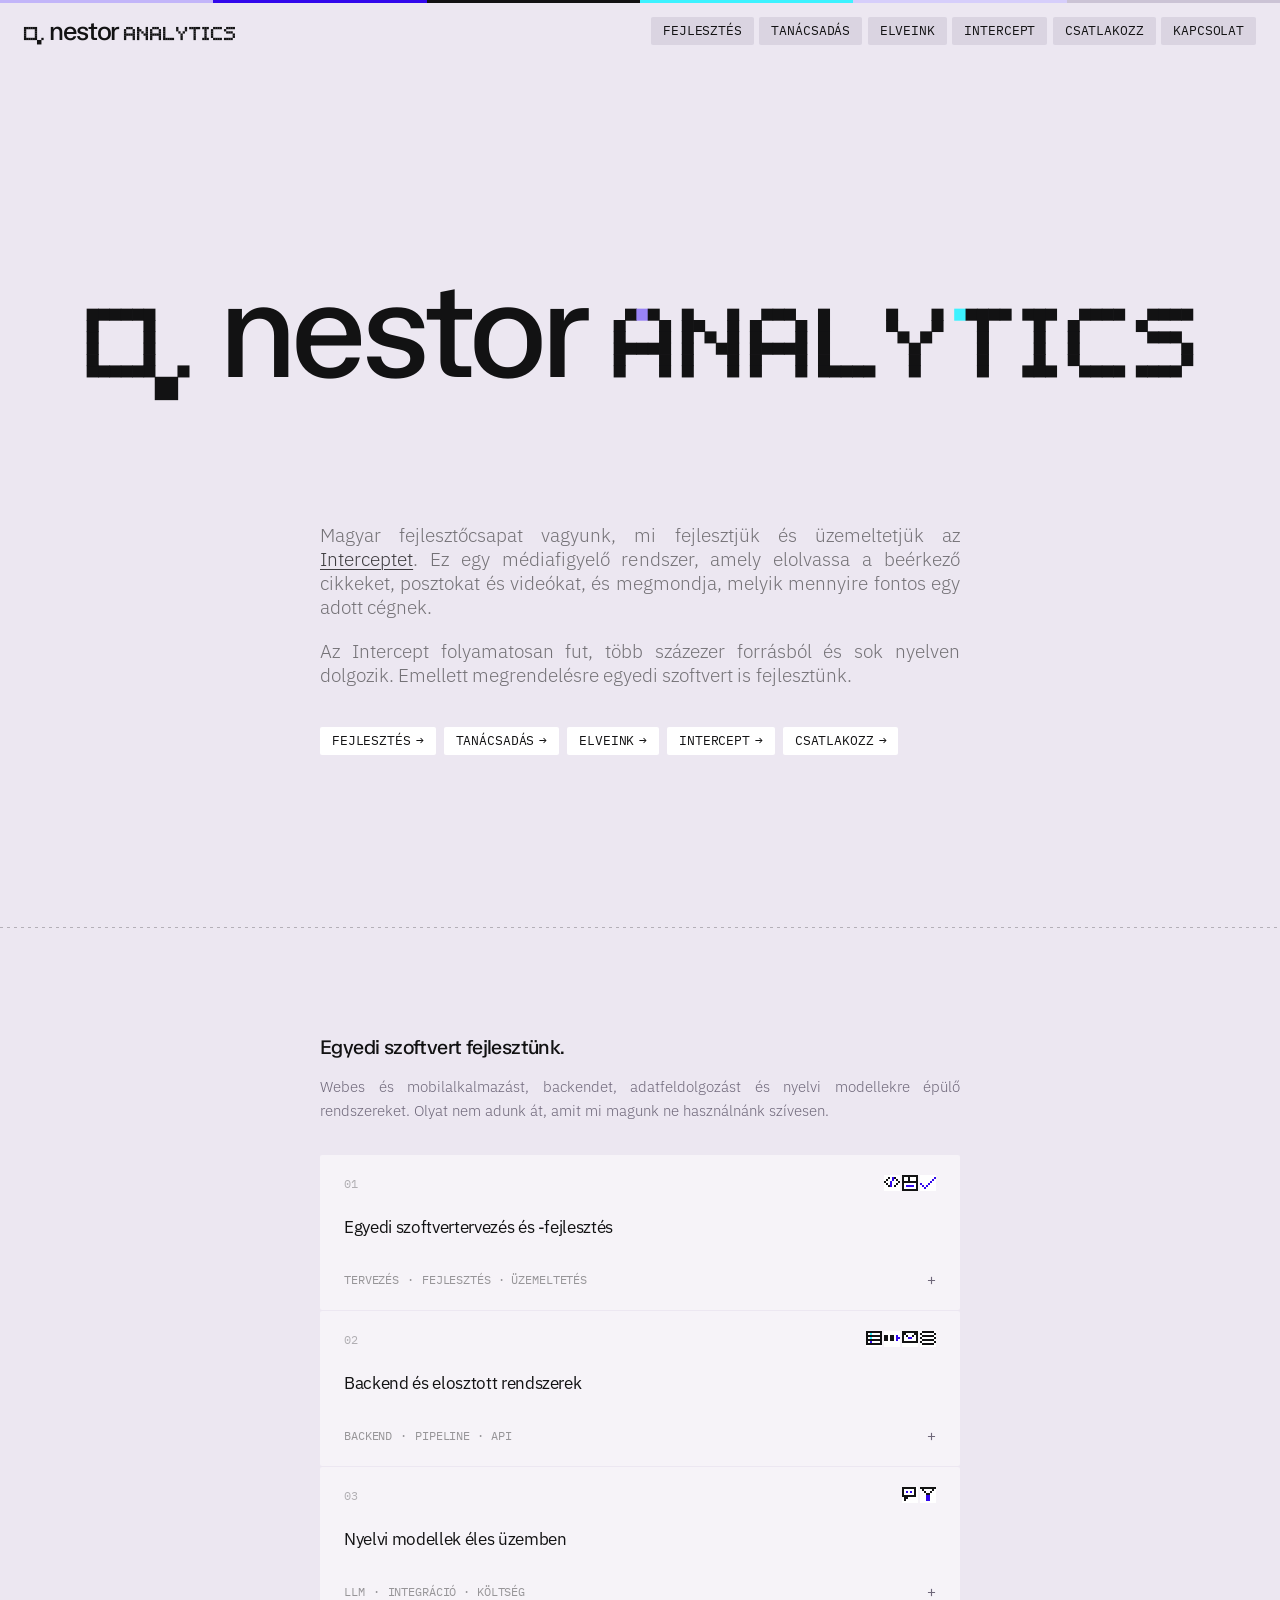
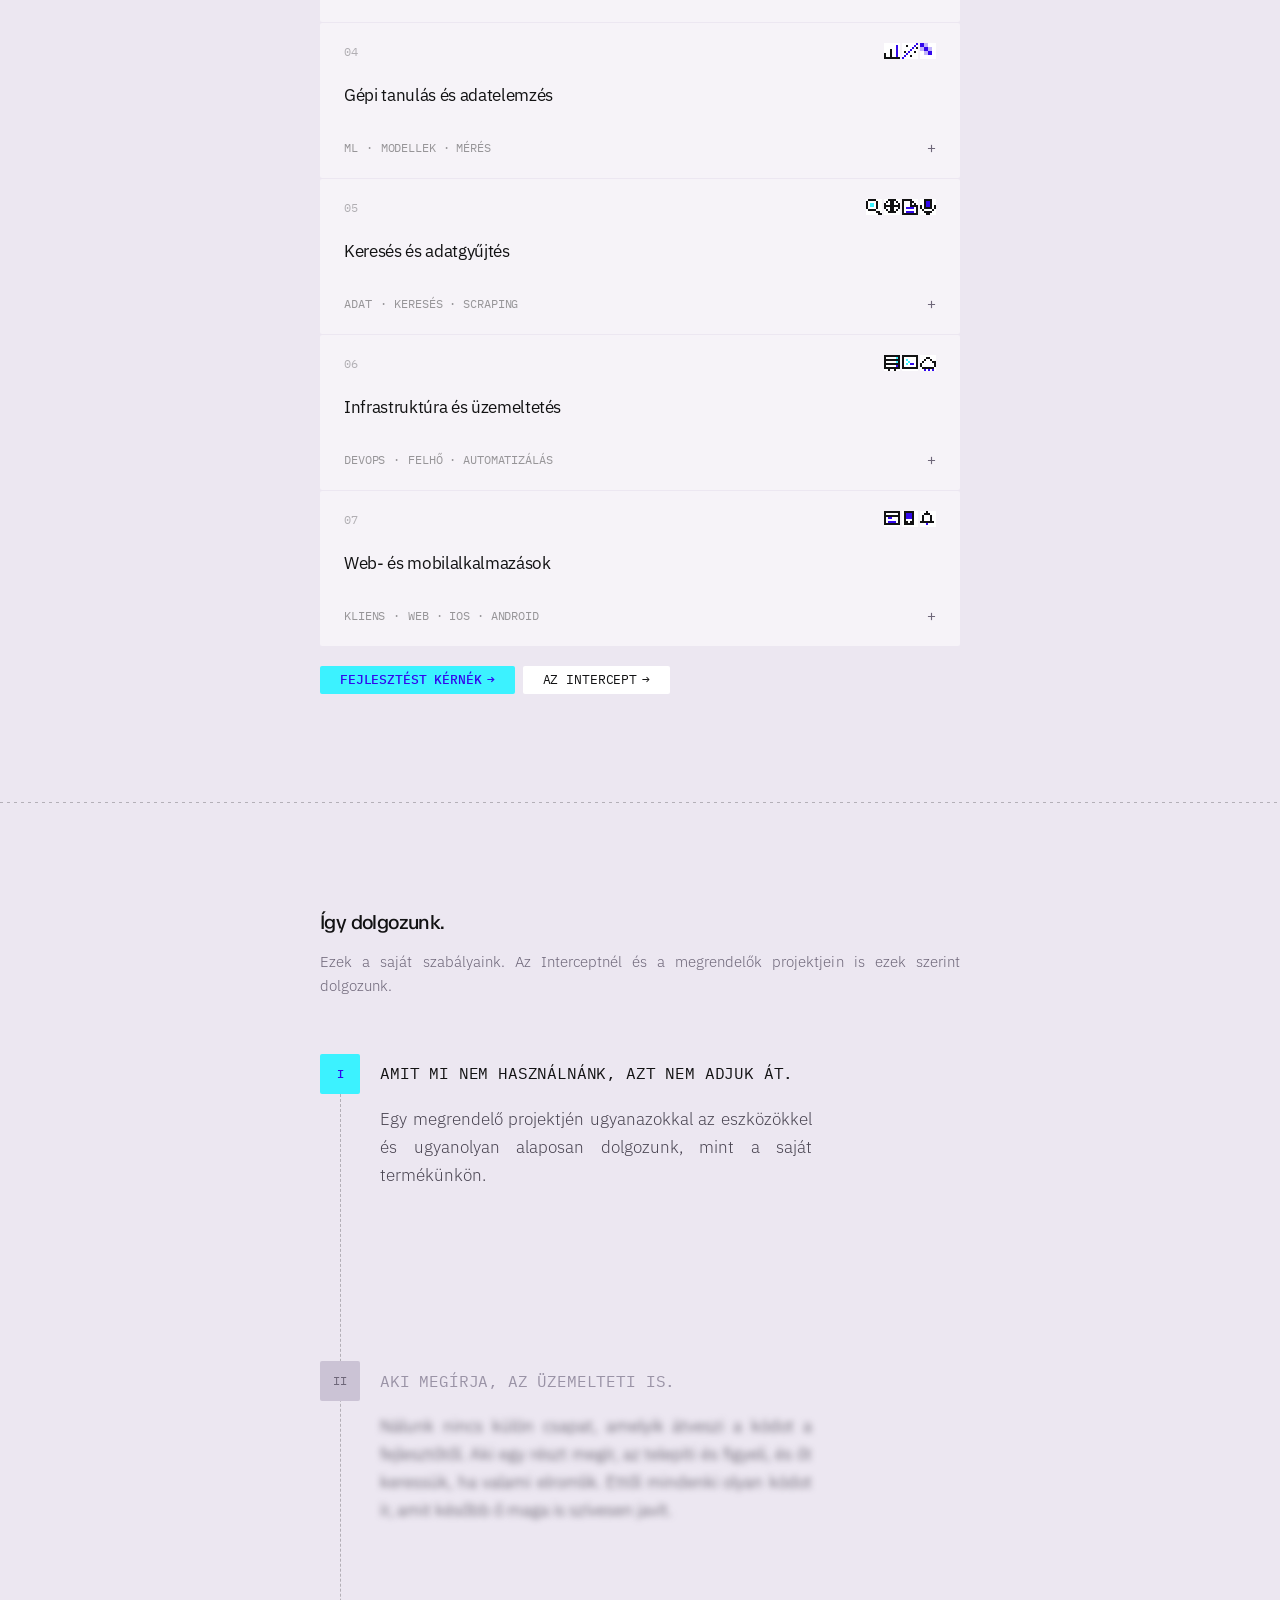
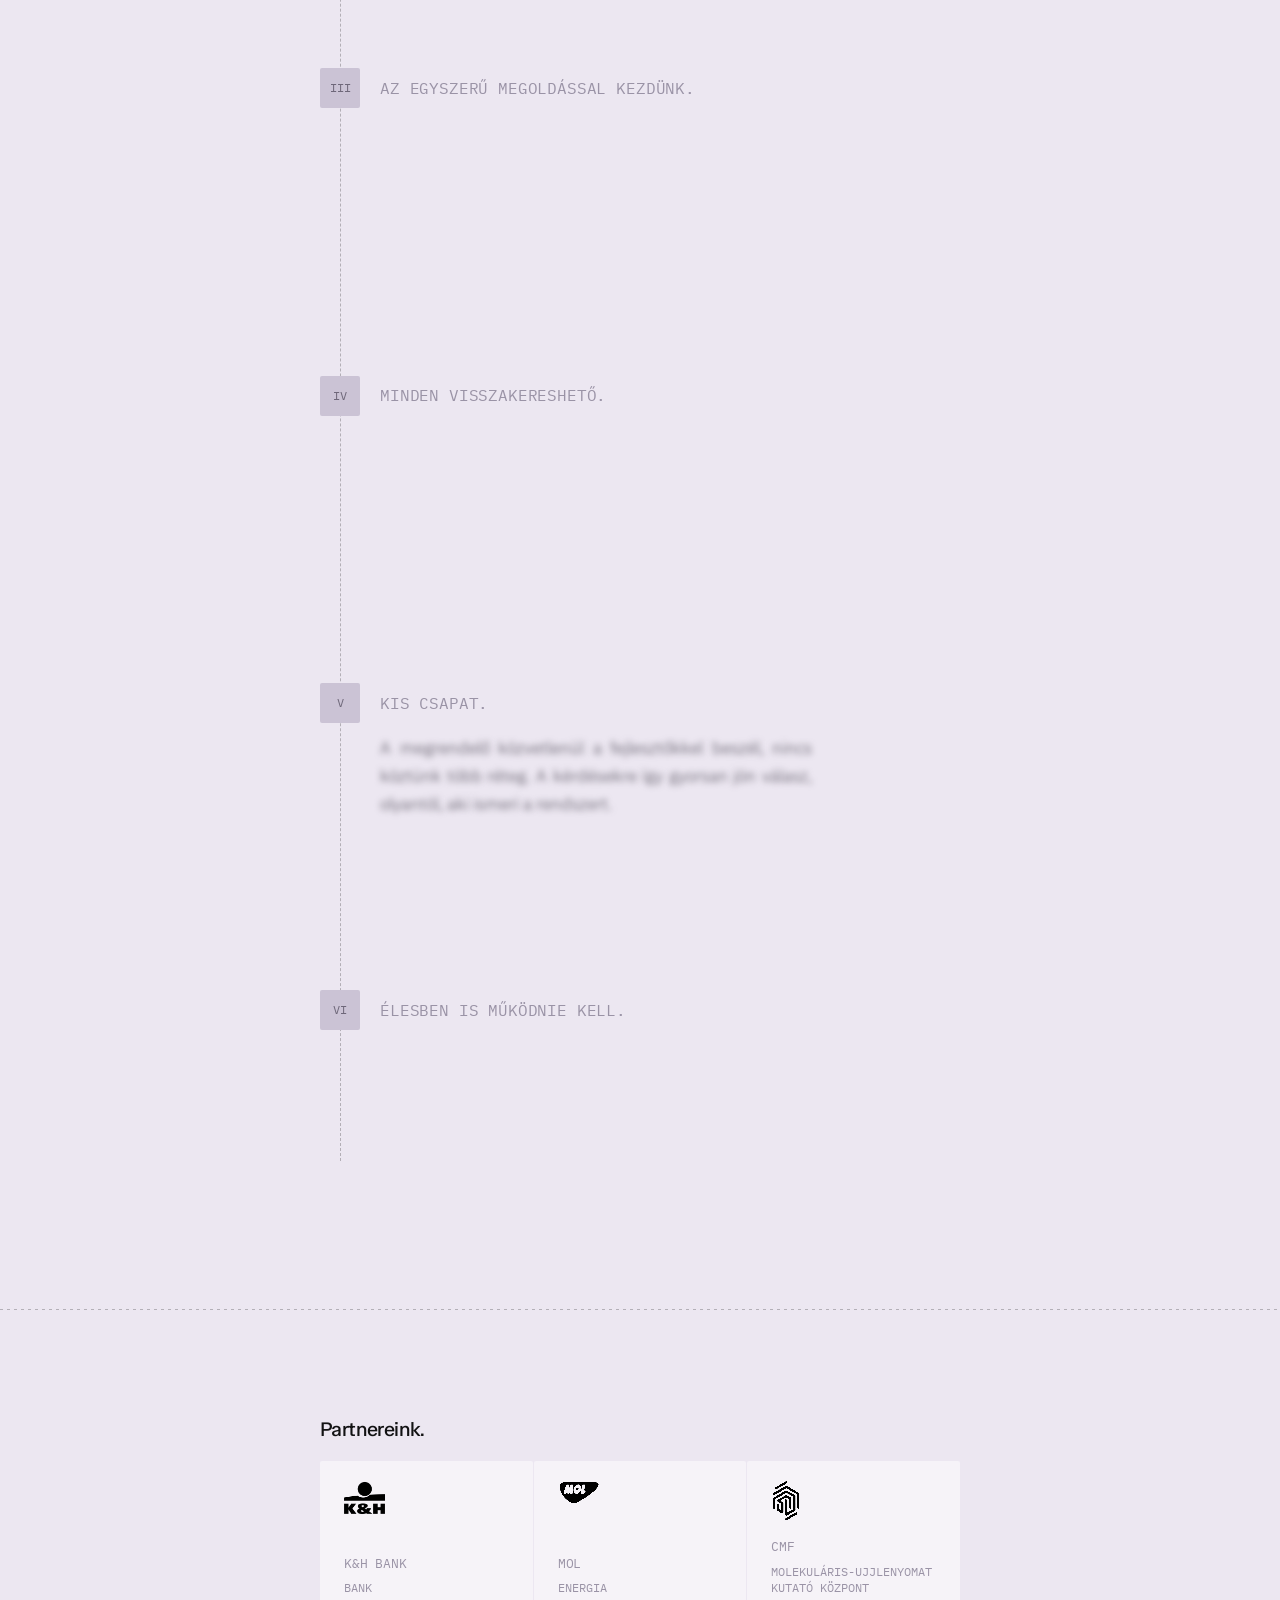
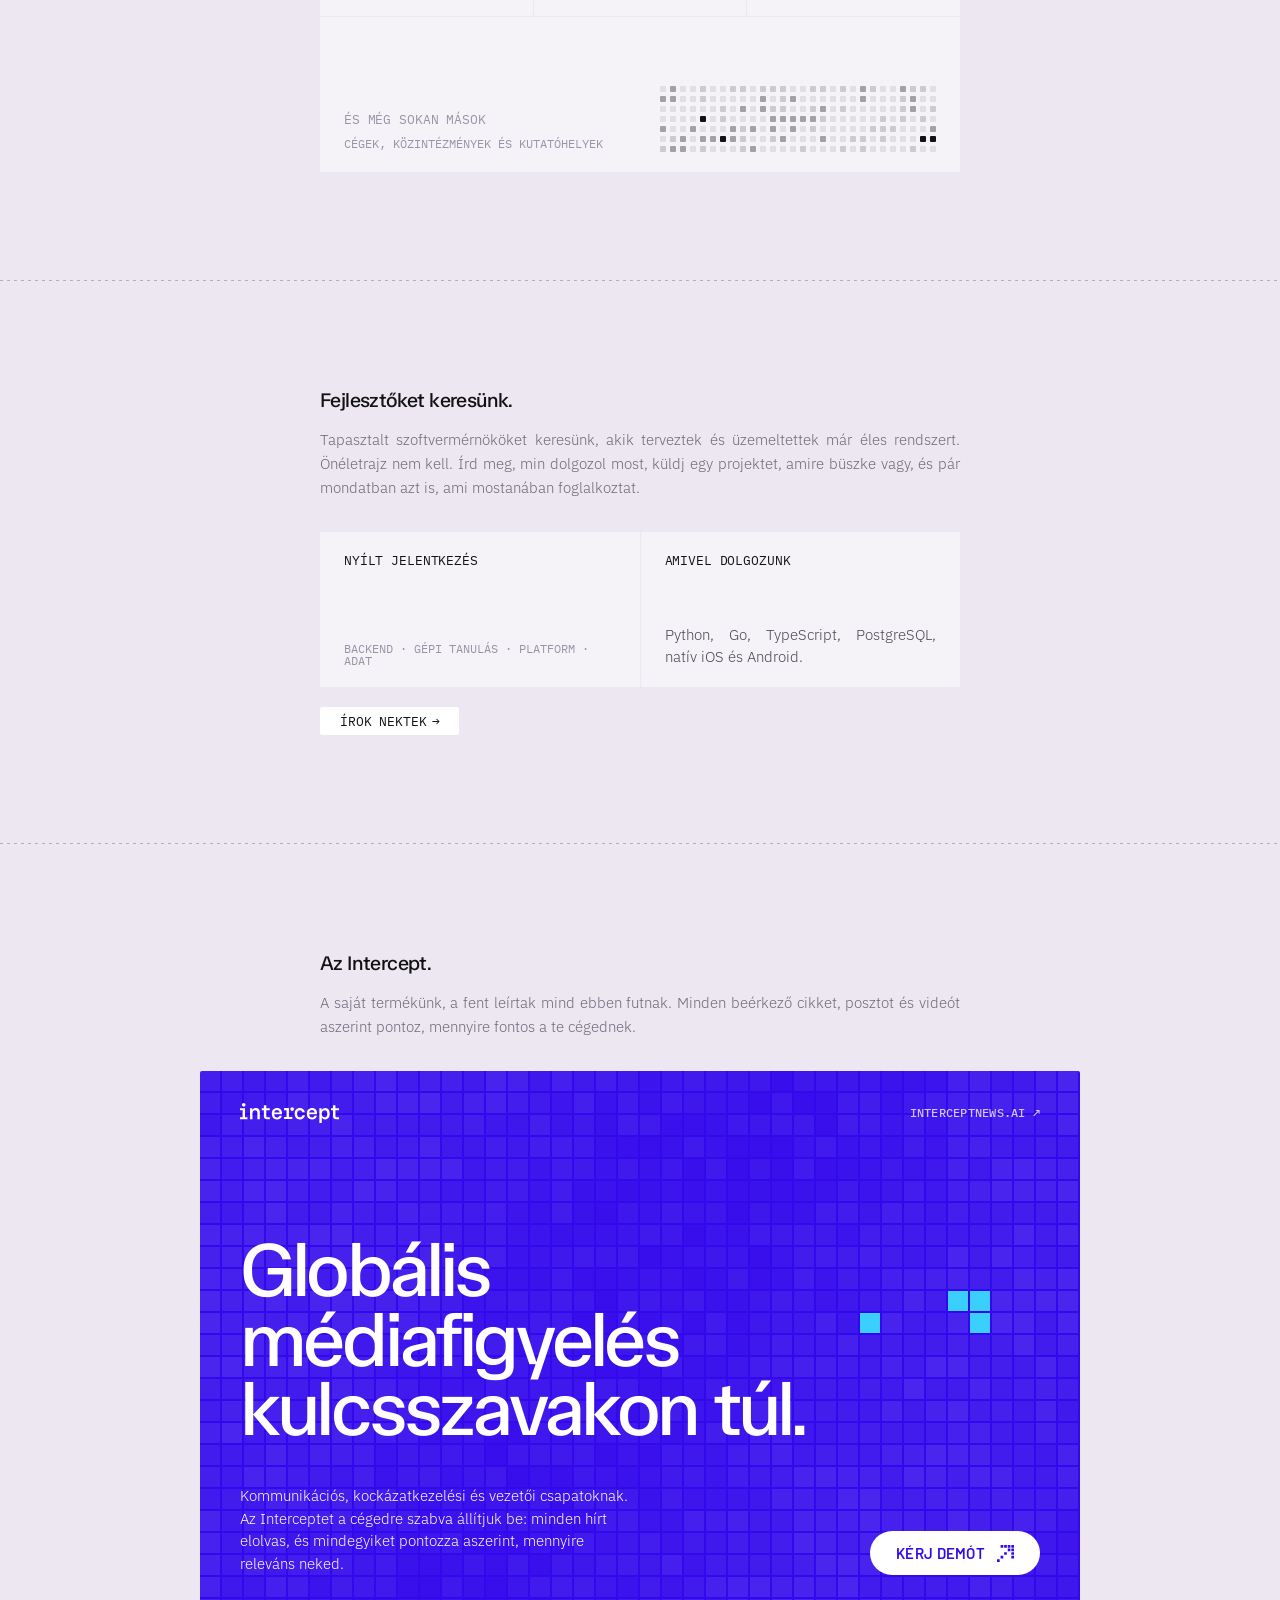
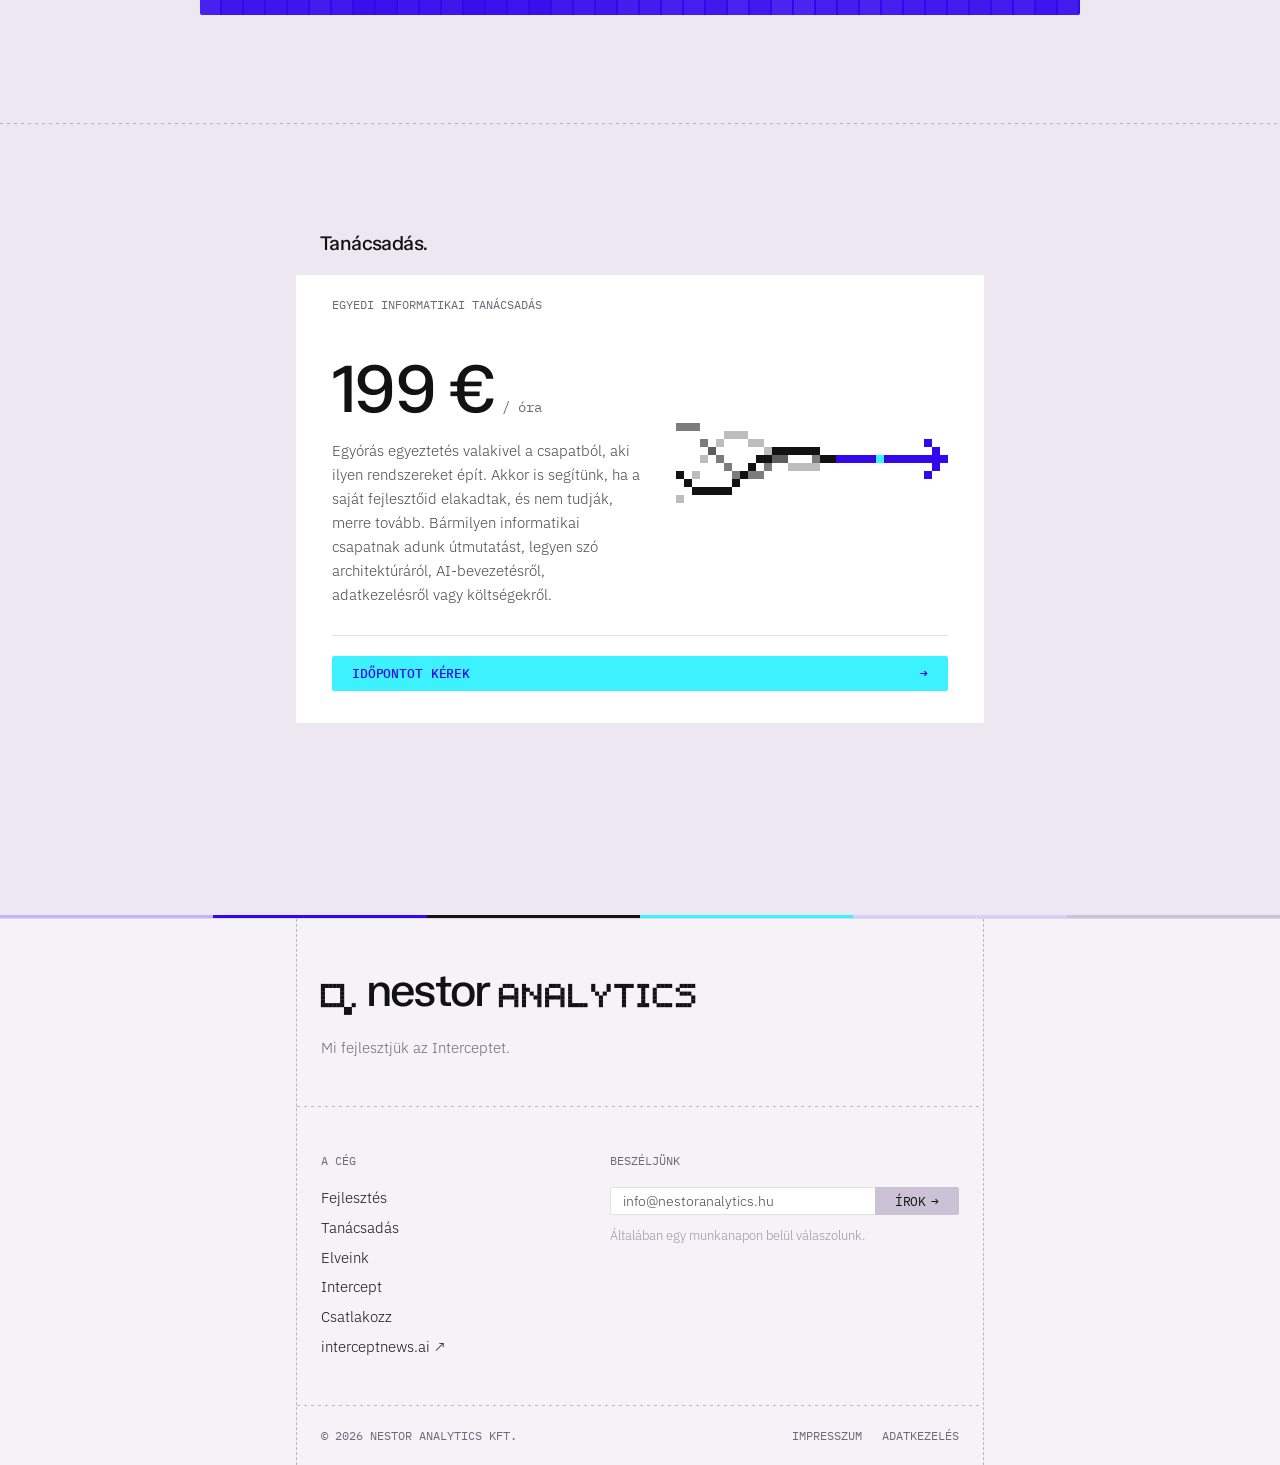
==== commit e7cc47df: "Align pixel letters and mark to the nestor baseline and x-height Co-Authored-By: Claude Opus 5.5 <no" ====
--- a/index.html
+++ b/index.html
@@ -87,8 +87,12 @@
 .word{display:flex;align-items:flex-end;gap:calc(var(--F)*.22);user-select:none;text-decoration:none;color:var(--ink)}
 .hero .word{--F:min(156px,10.6vw);justify-content:center;padding:0 1.5rem;margin-bottom:8rem}
 .word .lc{font:500 var(--F)/1 var(--display);letter-spacing:-.045em;color:var(--ink);transform:translateY(calc(var(--F)*.03))}
-.word svg{height:calc(var(--F)*.52);width:auto;display:block;overflow:visible;margin-bottom:calc(var(--F)*.185);flex:none}
-.word svg.pm{height:calc(var(--F)*.52*8/6);margin-bottom:calc(var(--F)*(.185 - .52/3))}
+/* measured on TASA Orbiter 500: x-height = .502 em; with line-height 1 and the .03 em nudge the
+   baseline sits .1275 em above the line box bottom. The pixel letters are exactly one x-height
+   tall and stand on the baseline; the mark's frame does too, its tail hangs two cells below. */
+.word{--xh:.502;--bl:.1275}
+.word svg{height:calc(var(--F)*var(--xh));width:auto;display:block;overflow:visible;margin-bottom:calc(var(--F)*var(--bl));flex:none}
+.word svg.pm{height:calc(var(--F)*var(--xh)*8/6);margin-bottom:calc(var(--F)*(var(--bl) - var(--xh)/3))}
 .word svg rect{transform-box:fill-box;transform-origin:center}
 .word .lc{flex:none}
 .word svg rect{fill:var(--ink);transition:fill .5s}
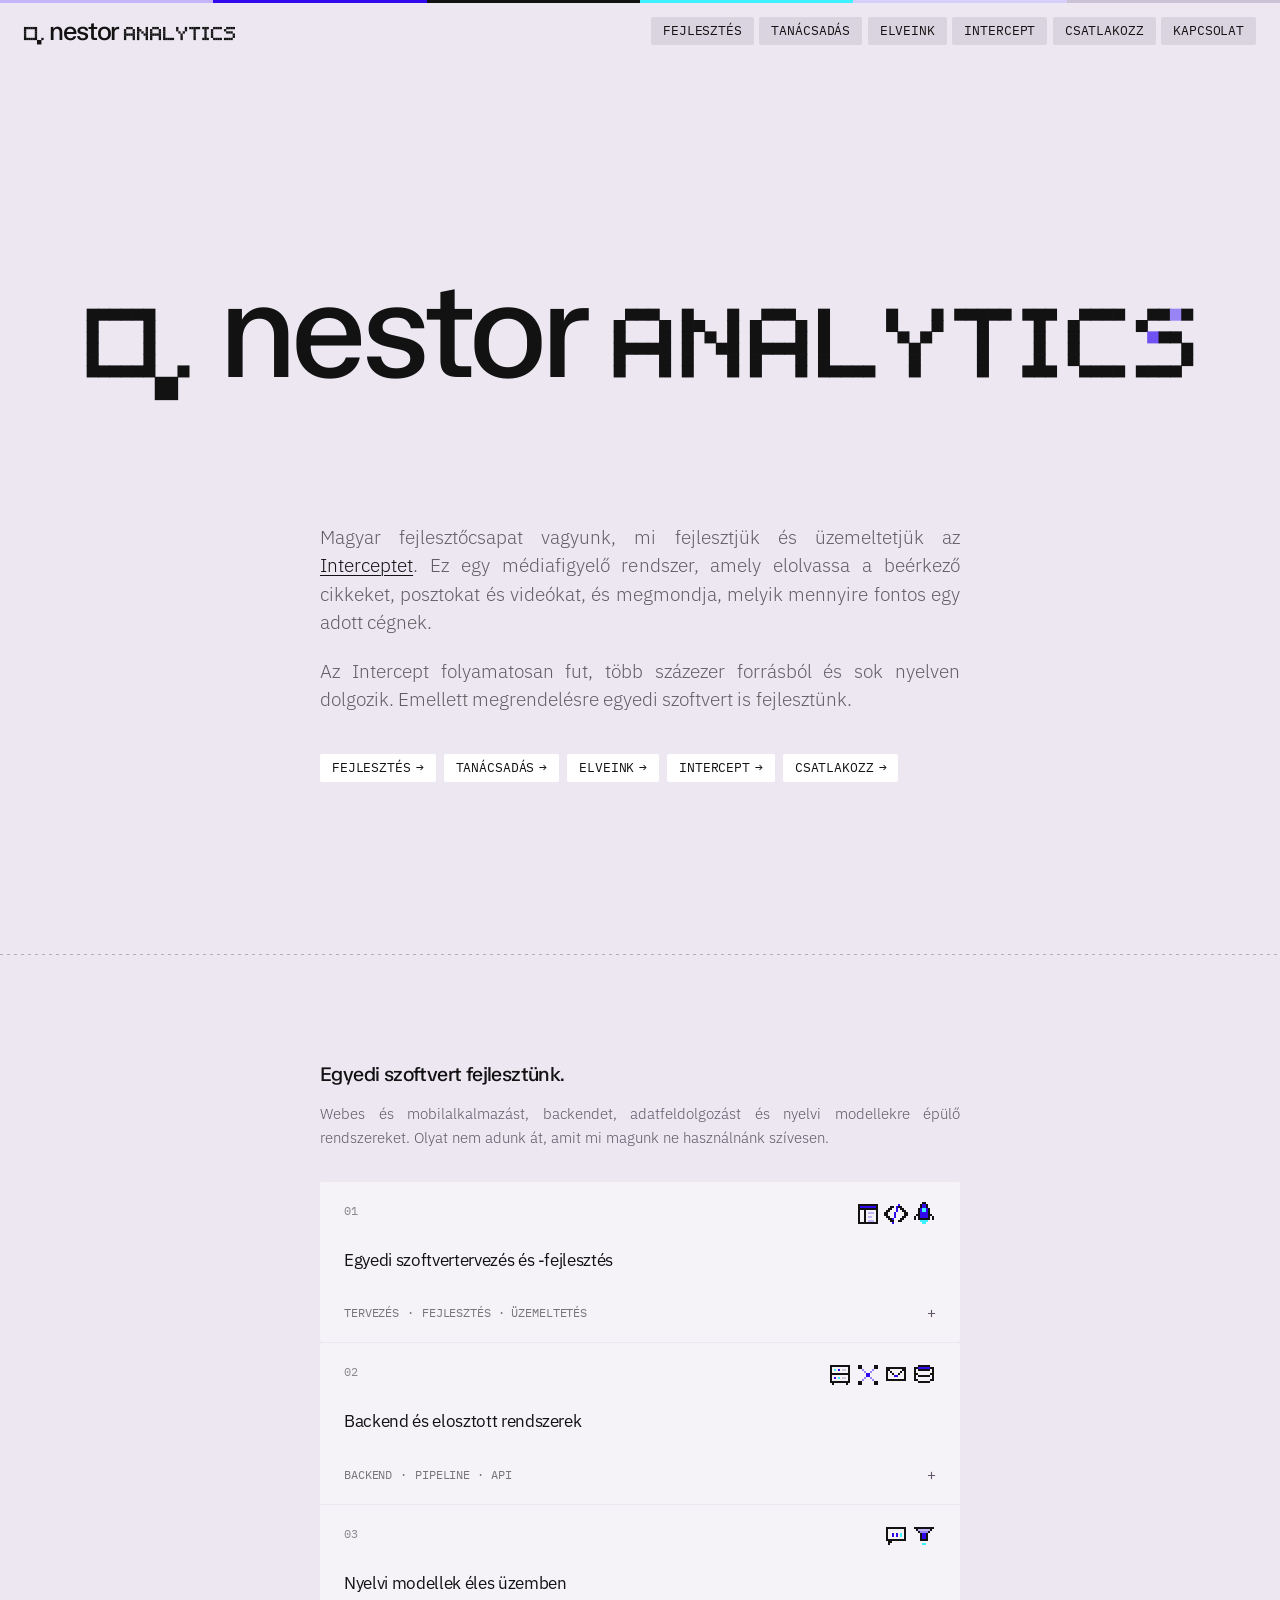
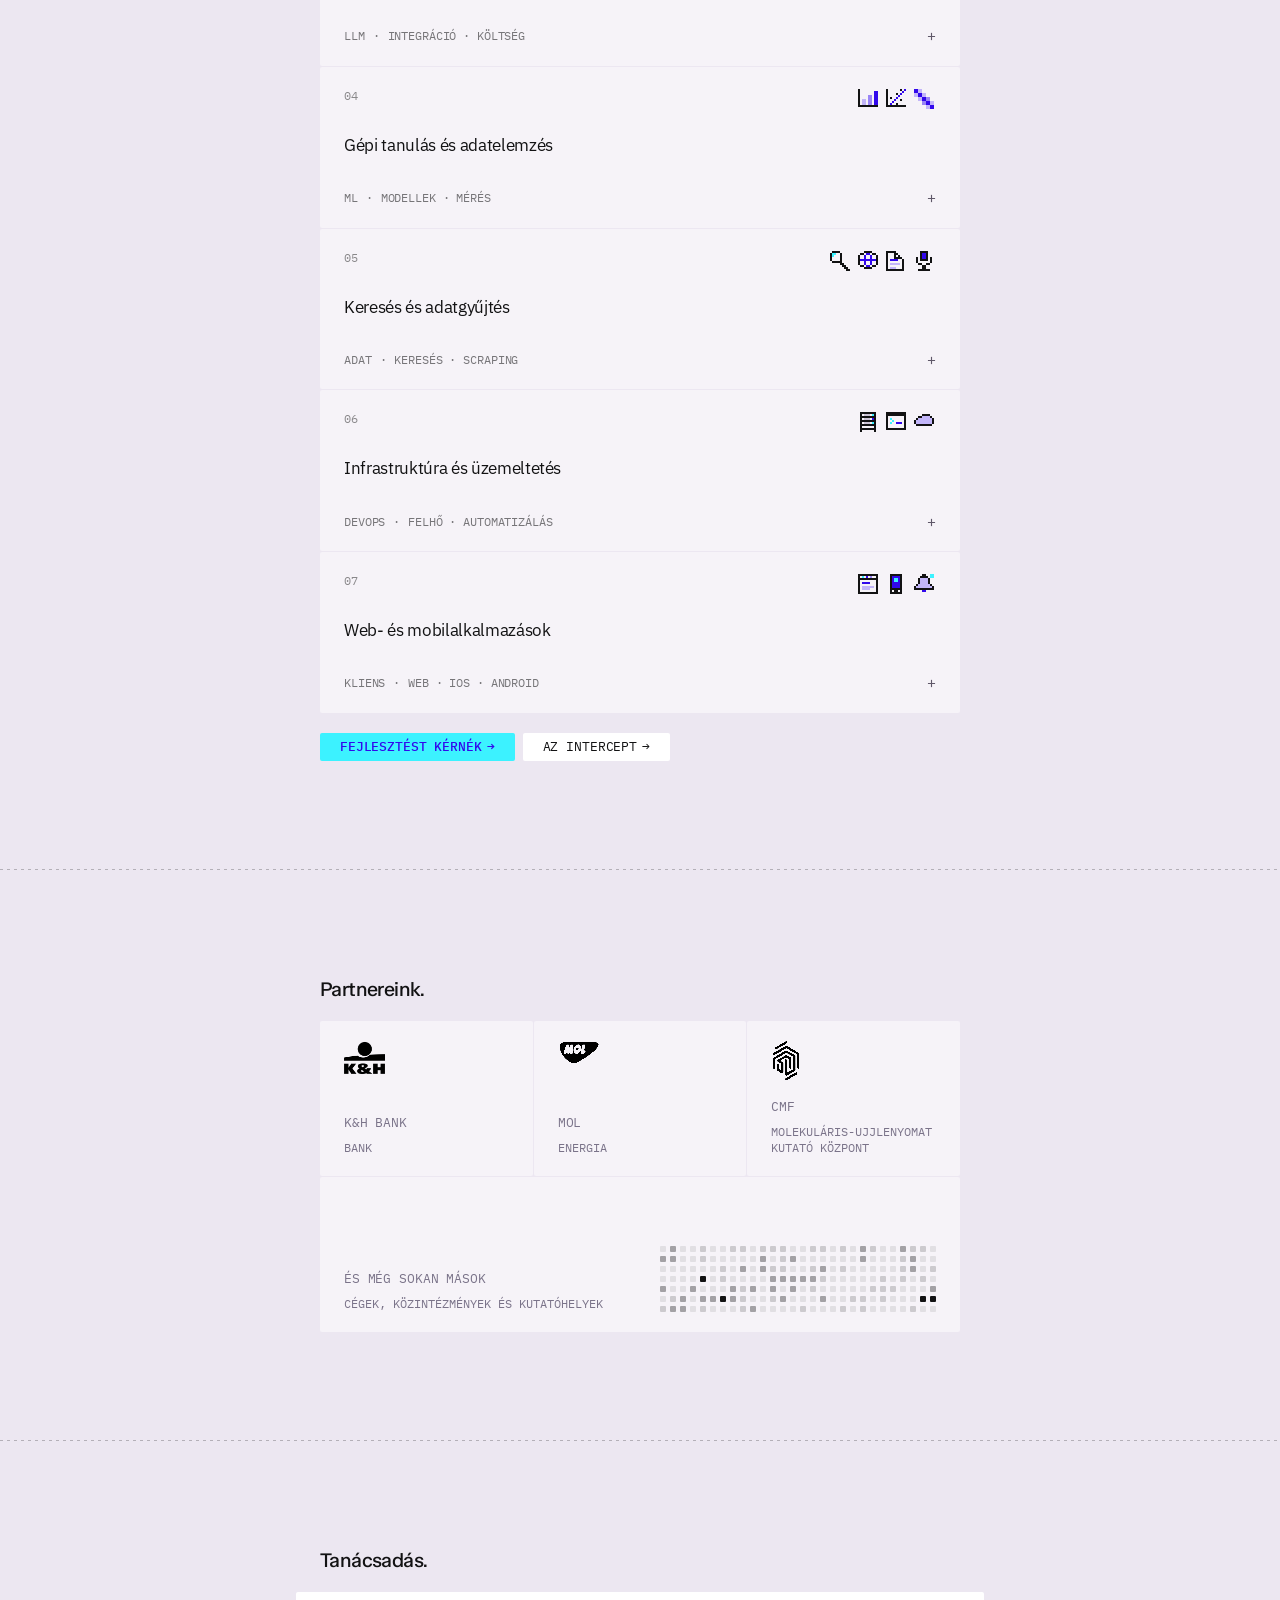
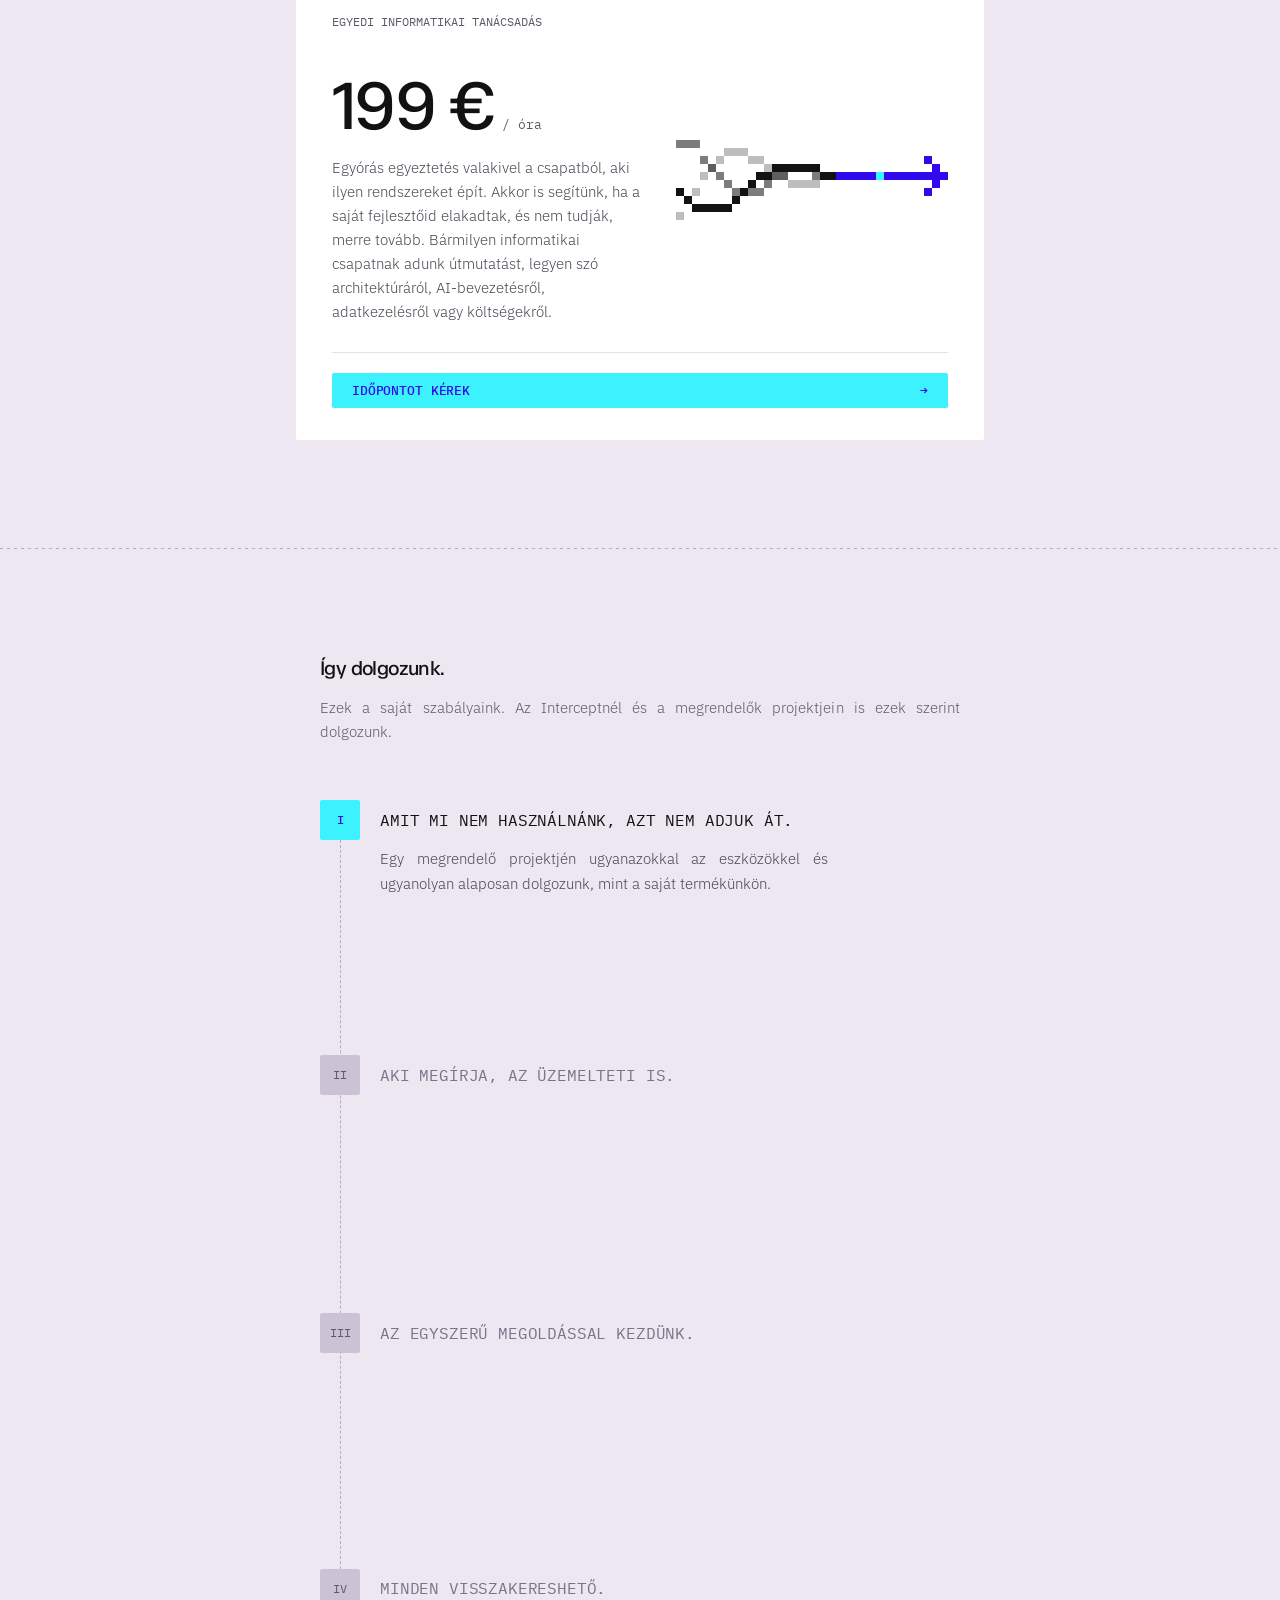
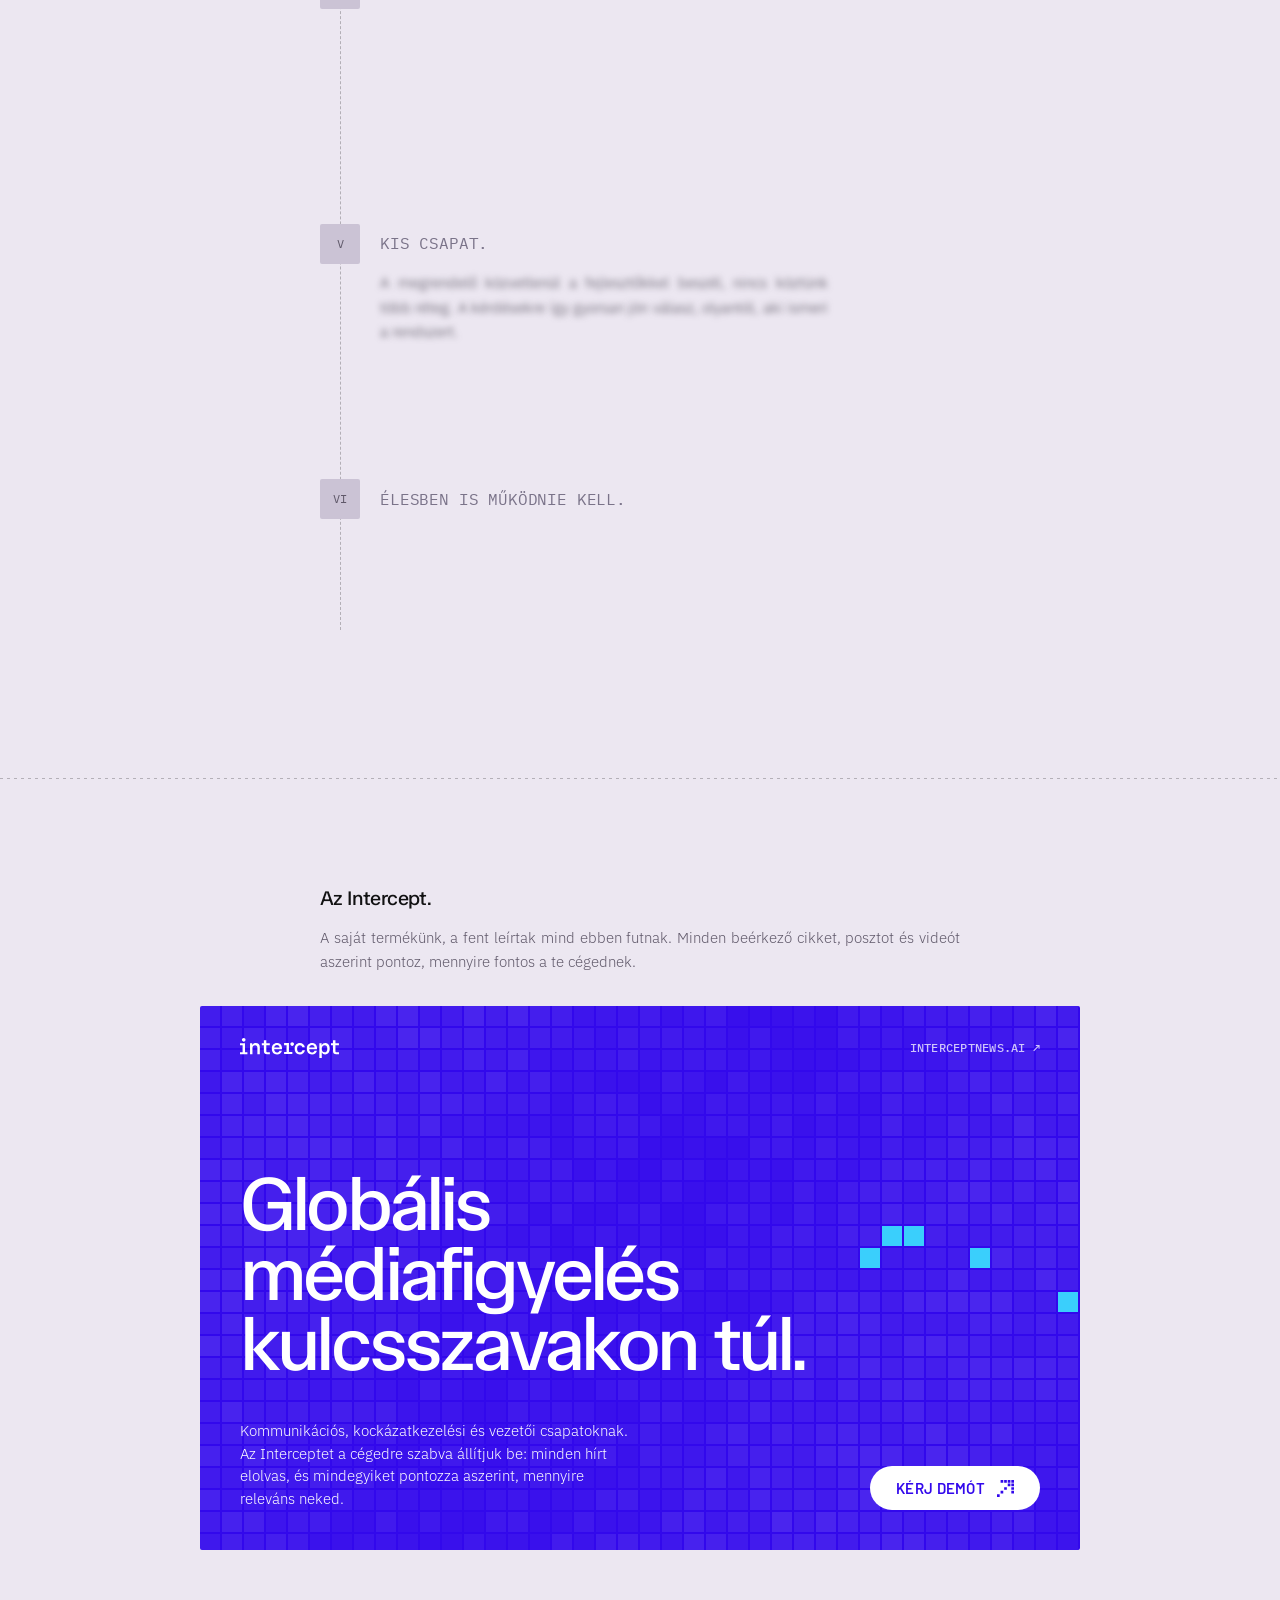
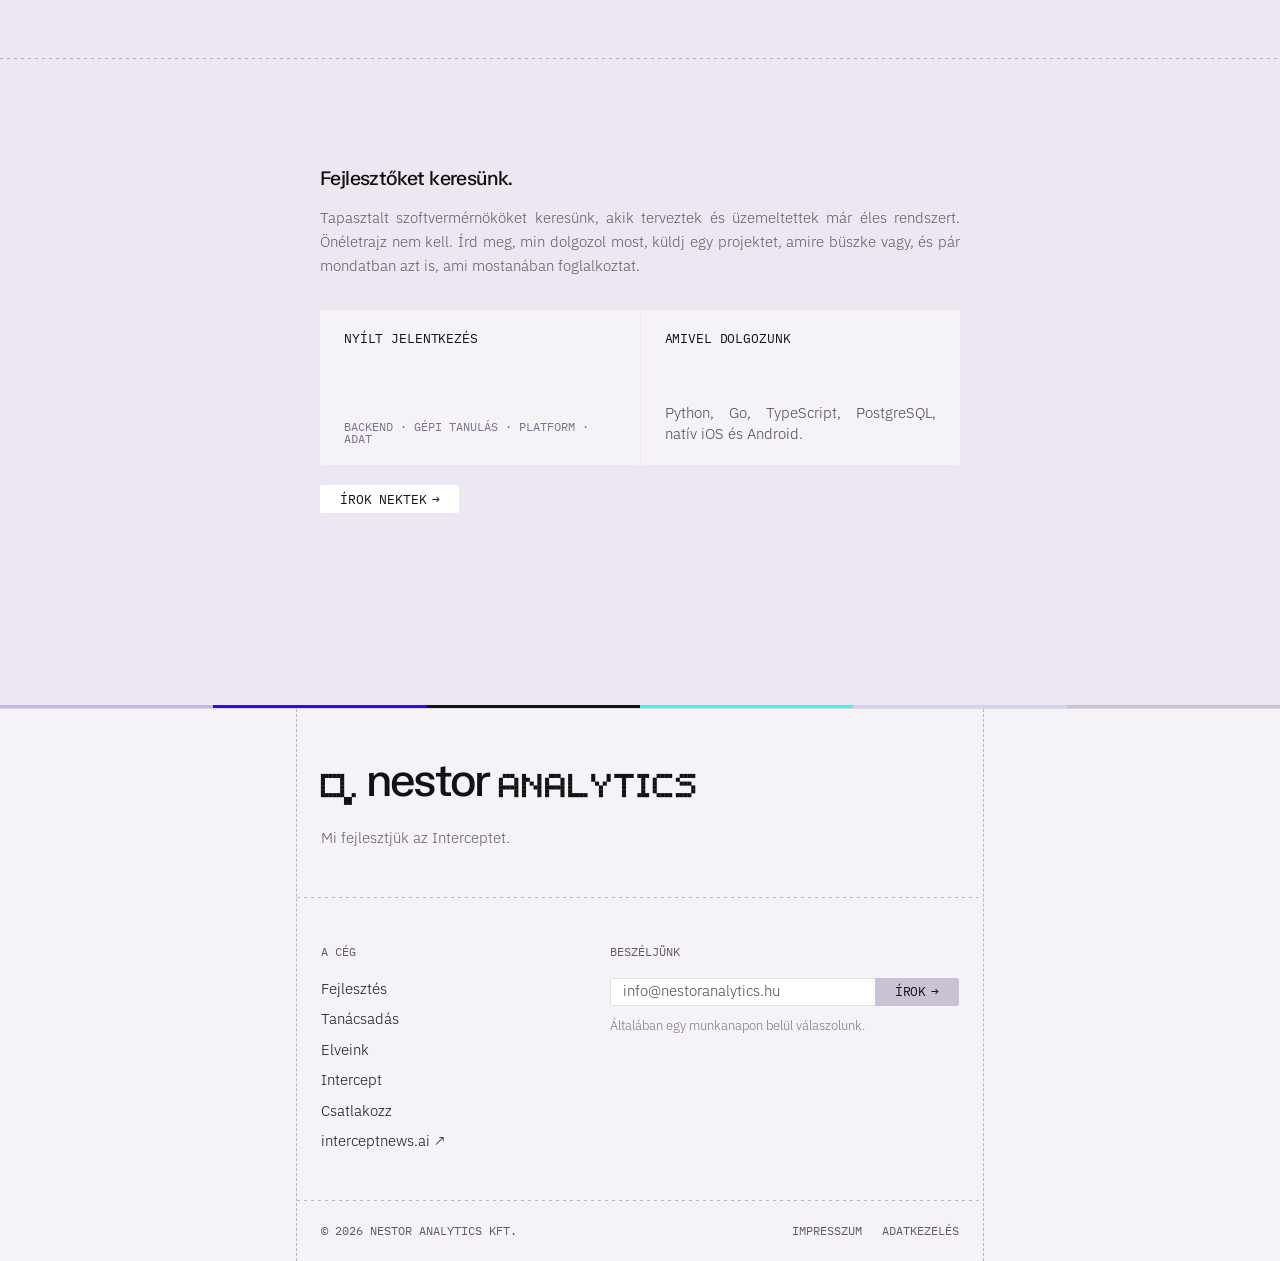
==== commit c939128e: "Design pass, new pixel icons, partners above consulting Co-Authored-By: Claude Opus 5.5 <noreply@ant" ====
--- a/index.html
+++ b/index.html
@@ -7,6 +7,12 @@
 <title>Nestor Analytics · az Intercept fejlesztője</title>
 <meta name="description" content="Magyar fejlesztőcsapat, az Intercept médiafigyelő fejlesztője. Megrendelésre egyedi szoftvert is fejlesztünk.">
 <link rel="icon" href="assets/nestor-mark.svg">
+<meta property="og:title" content="Nestor Analytics">
+<meta property="og:description" content="Magyar fejlesztőcsapat, az Intercept médiafigyelő fejlesztője. Megrendelésre egyedi szoftvert is fejlesztünk.">
+<meta property="og:type" content="website">
+<meta property="og:locale" content="hu_HU">
+<meta name="theme-color" content="#ECE7F1">
+<script>document.documentElement.classList.add('js')</script>
 <style>
 @font-face{font-family:"TASA Orbiter";src:url(assets/fonts/TASAOrbiter-Regular.ttf);font-weight:400}
 @font-face{font-family:"TASA Orbiter";src:url(assets/fonts/TASAOrbiter-Medium.ttf);font-weight:500}
@@ -27,8 +33,8 @@
   --chip:rgba(170,161,182,.28);
   --ink:#121213;           /* offblack */
   --ink-2:#4A4552;
-  --ink-3:#6E6779;
-  --ink-4:#9A93A6;
+  --ink-3:#5F5869;
+  --ink-4:#7A7389;
   --blue:#3208EC;
   --blue-bright:#2B00FF;
   --blue-100:#EBE6FD;--blue-200:#D6CEFB;--blue-300:#C2B5F9;--blue-500:#9984F6;--blue-700:#7052F2;
@@ -49,6 +55,9 @@
 a{color:inherit}
 ::selection{background:var(--cyan);color:var(--blue)}
 .col{width:100%;max-width:var(--col);margin:0 auto;padding:0 1.5rem}
+:focus-visible{outline:2px solid var(--blue);outline-offset:2px}
+.card:focus-visible,.pcard:focus-visible{outline-offset:-2px}
+section[id],footer{scroll-margin-top:4.5rem}
 
 /* ---------- colour stripe ---------- */
 .stripe{display:grid;grid-template-columns:repeat(6,1fr);height:3px}
@@ -77,6 +86,7 @@
 .btn:hover .arr{transform:translateX(3px)}
 .btn.chip{background:var(--chip)}
 .btn.chip:hover{background:var(--blue);color:#fff}
+.btn.chip.on{background:var(--ink);color:#fff}
 .btn.signal{background:var(--cyan);color:var(--blue);font-weight:500}
 .btn.signal:hover{background:var(--blue);color:var(--cyan)}
 .btn.ghost{background:transparent}
@@ -108,9 +118,9 @@
 .hero .word svg rect.hot{transition:none}
 /* justified body text, with Hungarian hyphenation so the gaps stay even */
 .intro p,.lede,.card .more p,.step .body,.pbody .l,.pcard span.plain{text-align:justify;hyphens:auto;-webkit-hyphens:auto}
-.intro p{font-size:1.1875rem;line-height:1.5rem;letter-spacing:.0095px;color:rgba(18,18,19,.55);font-weight:300}
+.intro p{font-size:1.1875rem;line-height:1.5;letter-spacing:.0095px;color:rgba(18,18,19,.64);font-weight:300}
 .intro p+p{margin-top:1.25rem}
-.intro p a{color:rgba(18,18,19,.8);text-underline-offset:3px;text-decoration-thickness:1px;transition:color .2s}
+.intro p a{color:var(--ink);text-underline-offset:3px;text-decoration-thickness:1px;transition:color .2s}
 .intro p a:hover{color:var(--blue)}
 .intro .links{display:flex;flex-wrap:wrap;gap:.5rem;margin-top:2.5rem}
 
@@ -130,14 +140,12 @@
 .card{background:var(--card);border-radius:var(--r);display:grid;grid-template-rows:auto 1fr auto;gap:1.5rem;min-height:9.6875rem;padding:20px 24px;text-decoration:none;cursor:pointer;border:0;text-align:left;font:inherit;color:inherit;width:100%;transition:background .25s}
 .card:hover,.card[aria-expanded=true]{background:var(--hover)}
 .card .top{display:flex;justify-content:space-between;align-items:flex-start}
-.num{font:400 12px/1.5 var(--mono);letter-spacing:-.01em;color:rgba(18,18,19,.3)}
-.thumbs{display:flex;gap:2px}
-.thumbs canvas{width:16px;height:16px;image-rendering:pixelated;display:block}
+.num{font:400 12px/1.5 var(--mono);letter-spacing:-.01em;color:rgba(18,18,19,.48)}
+.thumbs{display:flex;gap:4px}
+.thumbs canvas{width:24px;height:24px;image-rendering:pixelated;display:block;border-radius:var(--r)}
 .card h3{font:400 1.0625rem/1.25 var(--sans);letter-spacing:-.02em;align-self:end;transition:color .2s;margin-bottom:.5rem}
 .card:hover h3{color:var(--blue)}
-.card .sub{font-size:14.5px;line-height:1.5;color:var(--ink-3);margin-top:.35rem;max-width:34rem}
-.card .sub b{font:500 11.5px/1 var(--mono);text-transform:uppercase;color:var(--blue);margin-right:.45rem;letter-spacing:.02em}
-.meta{font:400 12px/1.3 var(--mono);letter-spacing:-.01em;text-transform:uppercase;color:rgba(18,18,19,.42);display:flex;gap:.5rem;align-items:center}
+.meta{font:400 12px/1.3 var(--mono);letter-spacing:-.01em;text-transform:uppercase;color:rgba(18,18,19,.56);display:flex;gap:.5rem;align-items:center}
 .meta .plus{margin-left:auto;font-size:15px;transition:transform .3s var(--ease);color:var(--ink-3)}
 .card[aria-expanded=true] .plus{transform:rotate(45deg)}
 .card .more{display:grid;grid-template-rows:0fr;transition:grid-template-rows .4s var(--ease)}
@@ -149,13 +157,13 @@
 /* principles timeline */
 .tl{position:relative;padding-left:0}
 .tl::before{content:"";position:absolute;left:19.5px;top:2.5rem;bottom:2.5rem;border-left:1px dashed var(--dash)}
-.step{position:relative;display:grid;grid-template-columns:2.5rem 1fr;gap:1.25rem;padding:0 0 9rem}
+.step{position:relative;display:grid;grid-template-columns:2.5rem 1fr;gap:1.25rem;padding:0 0 7rem}
 .step:last-child{padding-bottom:3rem}
 .badge{width:2.5rem;height:2.5rem;display:flex;align-items:center;justify-content:center;background:var(--rule);font:400 12px/1 var(--mono);color:var(--ink-3);position:relative;z-index:1;border-radius:var(--r);transition:background .35s,color .35s}
 .step.active .badge{background:var(--cyan);color:var(--blue);font-weight:500}
 .step h4{font:400 16px/1.4 var(--mono);text-transform:uppercase;letter-spacing:-.01em;color:var(--ink-4);padding-top:.55rem;transition:color .35s}
 .step.active h4{color:var(--ink)}
-.step .body{font-size:1.0625rem;line-height:1.65;color:var(--ink-2);max-width:27rem;margin-top:1.25rem;min-height:7rem}
+.step .body{font-size:15px;line-height:1.65;color:var(--ink-2);max-width:28rem;margin-top:1rem;min-height:6rem}
 .step .body span{opacity:0;filter:blur(3px);transition:opacity .45s,filter .45s;display:inline}
 .step.active .body span{opacity:1;filter:none}
 
@@ -198,7 +206,7 @@
 .cpx b:nth-child(1){grid-area:1/1}.cpx b:nth-child(2){grid-area:2/2;background:var(--blue)}.cpx b:nth-child(3){display:none}
 .cprice{display:flex;align-items:baseline;gap:.5rem;margin:2.75rem 0 1rem}
 .cprice strong{font:500 4.25rem/1 var(--display);letter-spacing:-.04em}
-.cprice span{font:400 14px/1 var(--mono);color:var(--ink-3)}
+.cprice span{font:400 13px/1 var(--mono);color:var(--ink-3)}
 .cdesc{font-size:15px;line-height:1.6;color:var(--ink-2);max-width:30rem}
 .cmain{display:grid;grid-template-columns:1fr auto;gap:2rem;align-items:center;padding-bottom:1.75rem;border-bottom:1px solid var(--border);margin-bottom:1.25rem}
 .route{width:272px;height:120px;display:block;shape-rendering:crispEdges}
@@ -229,7 +237,7 @@
 .spec dd{color:var(--ink);line-height:1.55}
 .lnote{display:block;margin-top:1rem;font:400 12px/1.5 var(--mono);text-transform:uppercase;color:var(--ink-3)}
 .stack{display:flex;flex-wrap:wrap;gap:.35rem;margin-top:.9rem}
-.stack span{font:400 11.5px/1 var(--mono);padding:.35rem .5rem;border-radius:var(--r);background:var(--page);color:var(--ink-2)}
+.stack span{font:400 12px/1 var(--mono);padding:.35rem .5rem;border-radius:var(--r);background:var(--page);color:var(--ink-2)}
 .pfoot{grid-column:2;display:flex;gap:.5rem;padding:16px 20px}
 
 /* ---------- Intercept block: a small copy of the interceptnews.ai hero (Blue field of 20 px tiles,
@@ -256,32 +264,40 @@
 .frow:last-child{background-image:none}
 .flogo .ftag{margin-top:24px}
 .flogo .word{--F:min(46px,8.4vw)}
-.ftag{color:var(--ink-3);font-size:14.5px}
+.ftag{color:var(--ink-3);font-size:15px}
 .fcols{display:grid;grid-template-columns:2fr 3fr;gap:56px}
 .fcols h5{font:400 12px/1 var(--mono);text-transform:uppercase;color:var(--ink-3);margin-bottom:1.25rem}
-.fcols ul{list-style:none;display:grid;gap:.5rem;font-size:14.5px}
+.fcols ul{list-style:none;display:grid;gap:.5rem;font-size:15px}
 .fcols ul a{text-decoration:none;transition:color .2s}
 .fcols ul a:hover{color:var(--blue)}
 .mailrow{display:flex}
-.mailrow a.addr{flex:1;display:flex;align-items:center;padding:0 .75rem;background:var(--white);border:1px solid var(--border);border-right:0;border-radius:var(--r) 0 0 var(--r);font-size:14px;text-decoration:none;color:var(--ink-2)}
+.mailrow a.addr{flex:1;display:flex;align-items:center;padding:0 .75rem;background:var(--white);border:1px solid var(--border);border-right:0;border-radius:var(--r) 0 0 var(--r);font-size:15px;text-decoration:none;color:var(--ink-2)}
 .mailrow .btn{background:var(--rule);border-radius:0 var(--r) var(--r) 0}
 .mailrow .btn:hover{background:var(--blue)}
-.fnote{font-size:12.5px;color:var(--ink-4);margin-top:.65rem}
+.fnote{font-size:13px;color:var(--ink-4);margin-top:.65rem}
 .flegal{display:flex;gap:1.25rem}
 .flegal a{text-decoration:none;color:inherit}
 .flegal a:hover{color:var(--blue)}
-.fbot{padding-top:24px;padding-bottom:24px;display:flex;justify-content:space-between;font:400 11.5px/1 var(--mono);text-transform:uppercase;color:var(--ink-3)}
+.fbot{padding-top:24px;padding-bottom:24px;display:flex;justify-content:space-between;font:400 12px/1 var(--mono);text-transform:uppercase;color:var(--ink-3)}
 
 /* reveal on scroll */
-.rv{opacity:0;transform:translateY(14px);transition:opacity .7s var(--ease),transform .7s var(--ease)}
-.rv.in{opacity:1;transform:none}
+.js .rv{opacity:0;transform:translateY(14px);transition:opacity .7s var(--ease),transform .7s var(--ease)}
+.js .rv.in{opacity:1;transform:none}
 
 @media (max-width:720px){
   .hero{padding:3.125rem 0 4rem}
   .fcols{gap:40px}
   .hero .word{margin-bottom:3.5rem;--F:9.9vw}
   .cons{padding:20px 24px 24px}
-  .bar nav{display:none}
+  /* phones: the nav becomes a swipeable row under the logo; short lines read better ragged */
+  .bar{flex-wrap:wrap;height:auto;row-gap:10px;padding:12px 16px}
+  .bar nav{width:100%;overflow-x:auto;scrollbar-width:none;margin:0 -16px;padding:0 16px;width:calc(100% + 32px)}
+  .bar nav::-webkit-scrollbar{display:none}
+  .bar nav ul{width:max-content}
+  .bar nav,.bar .mark{display:none}
+  header.scrolled .bar nav,header.scrolled .bar .mark{display:flex}
+  .intro p,.lede,.card .more p,.step .body,.pbody .l,.pcard span.plain{text-align:left;hyphens:manual}
+  section[id],footer{scroll-margin-top:6.5rem}
   .partners,.jobs{grid-template-columns:1fr}
   .pmore{grid-column:auto;flex-direction:column;align-items:stretch}
   .ix{padding:24px 22px 26px;min-height:30rem}
@@ -358,17 +374,6 @@
 
   <div class="sep" aria-hidden="true"><span></span></div>
 
-  <!-- ======= principles ======= -->
-  <section class="block" id="elveink">
-    <div class="col">
-      <p class="title rv">Így dolgozunk.</p>
-      <p class="lede rv" style="margin-bottom:3.5rem">Ezek a saját szabályaink. Az Interceptnél és a megrendelők projektjein is ezek szerint dolgozunk.</p>
-      <div class="tl" id="tl"></div>
-    </div>
-  </section>
-
-  <div class="sep rev" aria-hidden="true"><span></span></div>
-
   <!-- ======= partners ======= -->
   <section class="block">
     <div class="col">
@@ -382,46 +387,7 @@
     </div>
   </section>
 
-  <div class="sep" aria-hidden="true"><span></span></div>
-
-  <!-- ======= join ======= -->
-  <section class="block" id="csatlakozz">
-    <div class="col">
-      <p class="title rv">Fejlesztőket keresünk.</p>
-      <p class="lede rv">Tapasztalt szoftvermérnököket keresünk, akik terveztek és üzemeltettek már éles rendszert. Önéletrajz nem kell. Írd meg, min dolgozol most, küldj egy projektet, amire büszke vagy, és pár mondatban azt is, ami mostanában foglalkoztat.</p>
-      <div class="jobs">
-        <a class="pcard rv" href="mailto:info@nestoranalytics.hu?subject=Jelentkez%C3%A9s&body=Min%20dolgozom%20most%3A%0A%0A%0AEgy%20projekt%2C%20amire%20b%C3%BCszke%20vagyok%20%28link%29%3A%0A%0A%0AAmi%20mostan%C3%A1ban%20foglalkoztat%3A%0A%0A"><b>Nyílt jelentkezés</b><span>Backend · gépi tanulás · platform · adat</span></a>
-        <div class="pcard rv"><b>Amivel dolgozunk</b><span class="plain">Python, Go, TypeScript, PostgreSQL, natív iOS és Android.</span></div>
-      </div>
-      <div class="after rv"><a class="btn" href="mailto:info@nestoranalytics.hu?subject=Jelentkez%C3%A9s&body=Min%20dolgozom%20most%3A%0A%0A%0AEgy%20projekt%2C%20amire%20b%C3%BCszke%20vagyok%20%28link%29%3A%0A%0A%0AAmi%20mostan%C3%A1ban%20foglalkoztat%3A%0A%0A">Írok nektek <span class="arr">→</span></a></div>
-    </div>
-  </section>
-
   <div class="sep rev" aria-hidden="true"><span></span></div>
-
-  <!-- ======= product ======= -->
-  <section class="block" id="intercept">
-    <div class="col">
-      <p class="title rv">Az Intercept.</p>
-      <p class="lede rv">A saját termékünk, a fent leírtak mind ebben futnak. Minden beérkező cikket, posztot és videót aszerint pontoz, mennyire fontos a te cégednek.</p>
-    </div>
-    <div class="prod rv">
-      <div class="ix">
-        <canvas class="ix-field" aria-hidden="true"></canvas>
-        <div class="ix-top">
-          <img class="ix-logo" src="assets/intercept-logo-white.svg" alt="Intercept">
-          <a class="ix-site" href="https://interceptnews.ai" target="_blank" rel="noopener">interceptnews.ai ↗</a>
-        </div>
-        <h3 class="ix-h">Globális<br>médiafigyelés<br>kulcsszavakon túl.</h3>
-        <div class="ix-bottom">
-          <p>Kommunikációs, kockázatkezelési és vezetői csapatoknak. Az Interceptet a cégedre szabva állítjuk be: minden hírt elolvas, és mindegyiket pontozza aszerint, mennyire releváns neked.</p>
-          <a class="ix-pill" href="mailto:info@nestoranalytics.hu?subject=Intercept%20dem%C3%B3">Kérj demót <svg class="px-arrow" viewBox="0 0 19 19" width="17" height="17" aria-hidden="true"><path d="M4 0h3v3h-3zM8 0h3v3h-3zM12 0h3v3h-3zM16 0h3v3h-3zM12 4h3v3h-3zM16 4h3v3h-3zM8 8h3v3h-3zM16 8h3v3h-3zM4 12h3v3h-3zM16 12h3v3h-3zM0 16h3v3h-3z"/></svg></a>
-        </div>
-      </div>
-    </div>
-  </section>
-
-  <div class="sep" aria-hidden="true"><span></span></div>
 
   <!-- ======= consulting ======= -->
   <section class="block" id="tanacsadas">
@@ -438,6 +404,56 @@
         </div>
         <a class="btn signal cbtn" href="mailto:info@nestoranalytics.hu?subject=Tan%C3%A1csad%C3%A1s">Időpontot kérek <span class="arr">→</span></a>
       </div>
+    </div>
+  </section>
+
+  <div class="sep" aria-hidden="true"><span></span></div>
+
+  <!-- ======= principles ======= -->
+  <section class="block" id="elveink">
+    <div class="col">
+      <p class="title rv">Így dolgozunk.</p>
+      <p class="lede rv" style="margin-bottom:3.5rem">Ezek a saját szabályaink. Az Interceptnél és a megrendelők projektjein is ezek szerint dolgozunk.</p>
+      <div class="tl" id="tl"></div>
+    </div>
+  </section>
+
+  <div class="sep rev" aria-hidden="true"><span></span></div>
+
+  <!-- ======= product ======= -->
+  <section class="block" id="intercept">
+    <div class="col">
+      <p class="title rv">Az Intercept.</p>
+      <p class="lede rv">A saját termékünk, a fent leírtak mind ebben futnak. Minden beérkező cikket, posztot és videót aszerint pontoz, mennyire fontos a te cégednek.</p>
+    </div>
+    <div class="prod rv">
+      <div class="ix">
+        <canvas class="ix-field" aria-hidden="true"></canvas>
+        <div class="ix-top">
+          <img class="ix-logo" src="assets/intercept-logo-white.svg" alt="Intercept">
+          <a class="ix-site" href="https://interceptnews.ai" target="_blank" rel="noopener">interceptnews.ai ↗</a>
+        </div>
+        <h3 class="ix-h">Globális<br>médiafigyelés<br>kulcsszavakon túl.</h3>
+        <div class="ix-bottom">
+          <p>Kommunikációs, kockázatkezelési és vezetői csapatoknak. Az Interceptet a cégedre szabva állítjuk be: minden hírt elolvas, és mindegyiket pontozza aszerint, mennyire releváns neked.</p>
+          <a class="ix-pill" href="mailto:info@nestoranalytics.hu?subject=Intercept%20dem%C3%B3">Kérj demót <svg class="px-arrow" viewBox="0 0 19 19" width="17" height="17" aria-hidden="true"><path d="M4 0h3v3h-3zM8 0h3v3h-3zM12 0h3v3h-3zM16 0h3v3h-3zM12 4h3v3h-3zM16 4h3v3h-3zM8 8h3v3h-3zM16 8h3v3h-3zM4 12h3v3h-3zM16 12h3v3h-3zM0 16h3v3h-3z"/></svg></a>
+        </div>
+      </div>
+    </div>
+  </section>
+
+  <div class="sep" aria-hidden="true"><span></span></div>
+
+  <!-- ======= join ======= -->
+  <section class="block" id="csatlakozz">
+    <div class="col">
+      <p class="title rv">Fejlesztőket keresünk.</p>
+      <p class="lede rv">Tapasztalt szoftvermérnököket keresünk, akik terveztek és üzemeltettek már éles rendszert. Önéletrajz nem kell. Írd meg, min dolgozol most, küldj egy projektet, amire büszke vagy, és pár mondatban azt is, ami mostanában foglalkoztat.</p>
+      <div class="jobs">
+        <a class="pcard rv" href="mailto:info@nestoranalytics.hu?subject=Jelentkez%C3%A9s&body=Min%20dolgozom%20most%3A%0A%0A%0AEgy%20projekt%2C%20amire%20b%C3%BCszke%20vagyok%20%28link%29%3A%0A%0A%0AAmi%20mostan%C3%A1ban%20foglalkoztat%3A%0A%0A"><b>Nyílt jelentkezés</b><span>Backend · gépi tanulás · platform · adat</span></a>
+        <div class="pcard rv"><b>Amivel dolgozunk</b><span class="plain">Python, Go, TypeScript, PostgreSQL, natív iOS és Android.</span></div>
+      </div>
+      <div class="after rv"><a class="btn" href="mailto:info@nestoranalytics.hu?subject=Jelentkez%C3%A9s&body=Min%20dolgozom%20most%3A%0A%0A%0AEgy%20projekt%2C%20amire%20b%C3%BCszke%20vagyok%20%28link%29%3A%0A%0A%0AAmi%20mostan%C3%A1ban%20foglalkoztat%3A%0A%0A">Írok nektek <span class="arr">→</span></a></div>
     </div>
   </section>
 </main>
@@ -570,38 +586,48 @@
   if(!reduce)setInterval(()=>{if(document.hidden)return;t+=.12;dot++;draw()},140);
 })();
 
-/* ---------- pixel icons for the work cards (8×8, drawn at 16 px) ----------
-   k ink · b blue · c cyan · l light blue · . white */
+/* ---------- pixel icons for the work cards (12×12 cells, drawn at 24 px: 2 px per cell) ----------
+   k ink · b blue · c cyan · l light blue · p mid blue · g grey · . white */
 const ICONS={
- code:   ['........','..k.bk..','.k..b.k.','k..b...k','.k.b..k.','..kb.k..','........','........'],
- layout: ['kkkkkkkk','k..k...k','k..k...k','kkkkkkkk','k......k','k.bbbb.k','k......k','kkkkkkkk'],
- check:  ['........','.......b','......b.','.....b..','b...b...','.b.b....','..b.....','........'],
- server: ['kkkkkkkk','k.c....k','kkkkkkkk','k.c....k','kkkkkkkk','k.b....k','kkkkkkkk','........'],
- queue:  ['........','........','kk.kk.b.','kk.kk.bb','kk.kk.b.','........','........','........'],
- db:     ['.kkkkkk.','k......k','.kkkkkk.','k......k','.kkkkkk.','k......k','.kkkkkk.','........'],
- mail:   ['kkkkkkkk','kk....kk','k.k..k.k','k..bb..k','k......k','kkkkkkkk','........','........'],
- chat:   ['kkkkkkk.','k.....k.','k.b.b.k.','k.....k.','kkkkkkk.','.kk.....','.k......','........'],
- funnel: ['kkkkkkkk','.k....k.','..k..k..','...kk...','...bb...','...bb...','...bb...','........'],
- bars:   ['........','......b.','......b.','...k..b.','...k..b.','k..k..b.','k..k..b.','kkkkkkkk'],
- scatter:['.......b','..k...b.','.....b.k','....b...','.k.b..k.','..b.....','.b..k...','b.......'],
- matrix: ['bbll....','bbll....','llbbll..','llbbll..','..llbb..','..llbb..','........','........'],
- search: ['.kkkk...','k....k..','k.cc.k..','k.cc.k..','k....k..','.kkkk...','.....kk.','......kk'],
- globe:  ['..kkkk..','.k.kk.k.','k..kk..k','kkkkkkkk','k..kk..k','.k.kk.k.','..kkkk..','........'],
- doc:    ['kkkkk...','k...kk..','k...k.k.','k...kkkk','k.bbbb.k','k......k','k.bbbb.k','kkkkkkkk'],
- mic:    ['..kkkk..','..kbbk..','..kbbk..','k.kbbk.k','k.kkkk.k','.k....k.','..kkkk..','...kk...'],
- rack:   ['kkkkkkkk','k.....ck','kkkkkkkk','k.....ck','kkkkkkkk','k.....bk','kkkkkkkk','..k..k..'],
- term:   ['kkkkkkkk','k......k','k.c....k','k..c...k','k.c.bb.k','k......k','kkkkkkkk','........'],
- cloud:  ['........','...kk...','..k..k..','.k....kk','k......k','k......k','.kkkkkk.','..b.b.b.'],
- phone:  ['.kkkkk..','.k...k..','.k...k..','.k...k..','.k...k..','.kk.kk..','.kkkkk..','........'],
- browser:['kkkkkkkk','k......k','kkkkkkkk','k.bb...k','k......k','k.bbbb.k','kkkkkkkk','........'],
- app:    ['.kkkkk..','.kbbbk..','.kbbbk..','.kbbbk..','.k...k..','.kk.kk..','.kkkkk..','........'],
- bell:   ['...k....','..kkk...','.k...k..','.k...k..','.k...k..','kkkkkkk.','...b....','........']
+ // 01 design & development: a wireframe, code, a launch
+ plan:   ['............','.kkkkkkkkkk.','.kbbbbbbbbk.','.kkkkkkkkkk.','.k..k.....k.','.k..k.lll.k.','.k..k.....k.','.k..k.ll..k.','.k..k.....k.','.k..k.lll.k.','.kkkkkkkkkk.','............'],
+ code:   ['............','.......b....','...kk.bkk...','..kk..b.kk..','.kk...b..kk.','kk...b....kk','kk...b....kk','.kk..b...kk.','..kkb...kk..','...kk..kk...','....b.......','............'],
+ rocket: ['.....kk.....','....kbbk....','....kbbk....','...kbccbk...','...kbccbk...','...kbbbbk...','..kkbbbbkk..','.k.kbbbbk.k.','.k.kkkkkk.k.','....cccc....','.....cc.....','............'],
+ // 02 backend & distributed systems: a server, connected nodes, a message, a database
+ server: ['............','.kkkkkkkkkk.','.k........k.','.k.c.b.gg.k.','.k........k.','.kkkkkkkkkk.','.k........k.','.k.b.c.gg.k.','.k........k.','.kkkkkkkkkk.','..k......k..','............'],
+ nodes:  ['............','.kk......kk.','.kk......kk.','...p....p...','....p..p....','.....bb.....','.....bb.....','....p..p....','...p....p...','.kk......kk.','.kk......kk.','............'],
+ mail:   ['............','............','.kkkkkkkkkk.','.kk......kk.','.k.k....k.k.','.k..k..k..k.','.k...bb...k.','.k........k.','.kkkkkkkkkk.','............','............','............'],
+ db:     ['............','...kkkkkk...','.kkbbbbbbkk.','.k.kkkkkk.k.','.k........k.','.kk......kk.','.k.kkkkkk.k.','.k........k.','.kk......kk.','...kkkkkk...','............','............'],
+ // 03 language models in production: a conversation, a filter in front of the expensive model
+ chat:   ['............','.kkkkkkkkkk.','.k........k.','.k........k.','.k..b.b.c.k.','.k..b.b.c.k.','.k........k.','.kkkkkkkkkk.','..kk........','..k.........','............','............'],
+ funnel: ['............','.kkkkkkkkkk.','..kllllllk..','...kppppk...','....kbbk....','....kbbk....','....kbbk....','....kkkk....','............','.....cc.....','............','............'],
+ // 04 machine learning & analysis: a chart, a fit, a confusion matrix
+ bars:   ['............','.k..........','.k.......bb.','.k.......bb.','.k....pp.bb.','.k....pp.bb.','.k.ll.pp.bb.','.k.ll.pp.bb.','.k.ll.pp.bb.','.kkkkkkkkkk.','............','............'],
+ scatter:['............','.k......k.b.','.k.......b..','.k....k.b...','.k.....b....','.k.k..b.....','.k...b..k...','.k..b.......','.k.b..k.....','.kkkkkkkkkk.','............','............'],
+ matrix: null,
+ // 05 search & data collection: a lens, the web, a document, speech
+ search: ['............','..kkkk......','.kcc..k.....','.kc...k.....','.k....k.....','.k....k.....','..kkkkk.....','......kk....','.......kk...','........kk..','.........kk.','............'],
+ globe:  ['............','....kkkk....','..kk.bb.kk..','.k..b..b..k.','.k..b..b..k.','.kbbbbbbbbk.','.k..b..b..k.','.k..b..b..k.','..kk.bb.kk..','....kkkk....','............','............'],
+ doc:    ['............','.kkkkk......','.k...kk.....','.k...k.k....','.k...kkkk...','.k.bbbb..k..','.k.......k..','.k.lllll.k..','.k.......k..','.k.lll...k..','.kkkkkkkkk..','............'],
+ mic:    ['............','....kkkk....','....kbbk....','....kbbk....','..k.kbbk.k..','..k.kkkk.k..','..k......k..','...kk..kk...','.....kk.....','.....kk.....','...kkkkkk...','............'],
+ // 06 infrastructure & operations: a rack, a shell, the cloud
+ rack:   ['............','..kkkkkkkk..','..k.ggg.ck..','..kkkkkkkk..','..k.ggg.bk..','..kkkkkkkk..','..k.ggg.ck..','..kkkkkkkk..','..k......k..','..kkkkkkkk..','..k......k..','............'],
+ term:   ['............','.kkkkkkkkkk.','.kkkkkkkkkk.','.k........k.','.k.c......k.','.k..c.....k.','.k.c..bbb.k.','.k........k.','.k........k.','.kkkkkkkkkk.','............','............'],
+ cloud:  ['............','............','.....kkkk...','...kkllllk..','..klllllllk.','.kllllllllk.','.kllllllllk.','..kkkkkkkk..','............','............','............','............'],
+ // 07 web & mobile: a browser, a phone app, a notification
+ browser:['............','.kkkkkkkkkk.','.k.c.b.p..k.','.kkkkkkkkkk.','.k........k.','.k.bbbb...k.','.k........k.','.k.llllll.k.','.k.llll...k.','.k........k.','.kkkkkkkkkk.','............'],
+ phone:  ['............','...kkkkkk...','...kbbbbk...','...kbccbk...','...kbccbk...','...kbbbbk...','...kbbbbk...','...kbbbbk...','...kkkkkk...','...k.kk.k...','...kkkkkk...','............'],
+ bell:   ['............','.....kk..cc.','....kkkk.cc.','...kllllk...','...kllllk...','...kllllk...','..kllllllk..','.kllllllllk.','.kkkkkkkkkk.','.....bb.....','............','............']
 };
-const ICOL={k:'#121213',b:'#3208EC',c:'#3CF2FF',l:'#C2B5F9'};
-function thumb(name){const c=document.createElement('canvas');c.width=c.height=8;const x=c.getContext('2d');
-  x.fillStyle='#fff';x.fillRect(0,0,8,8);
+// the confusion matrix is easier to state as values: a strong diagonal, weaker neighbours
+ICONS.matrix=(()=>{const V=[['b','l','.','.','.'],['l','b','l','.','.'],['.','l','b','p','.'],['.','.','p','b','l'],['.','.','.','l','b']];
+  const g=Array.from({length:12},()=>Array(12).fill('.'));
+  V.forEach((row,y)=>row.forEach((v,x)=>{for(let dy=0;dy<2;dy++)for(let dx=0;dx<2;dx++)g[1+y*2+dy][1+x*2+dx]=v}));
+  return g.map(r=>r.join(''))})();
+const ICOL={k:'#121213',b:'#3208EC',c:'#3CF2FF',l:'#C2B5F9',p:'#9984F6',g:'#CBC3D5'};
+function thumb(name){const c=document.createElement('canvas');c.width=c.height=12;const x=c.getContext('2d');
   ICONS[name].forEach((row,y)=>[...row].forEach((ch,i)=>{if(ICOL[ch]){x.fillStyle=ICOL[ch];x.fillRect(i,y,1,1)}}));
-  c.title='';return c}
+  c.setAttribute('aria-hidden','true');return c}
 
 /* ---------- Intercept block tile field (20 px tiles, 2 px gaps, faint white on Blue, slow drift) ---------- */
 (function(){
@@ -627,6 +653,19 @@
   let last=0;(function loop(ts){requestAnimationFrame(loop);if(!vis||ts-last<60)return;last=ts;t+=.03;draw()})(0);
 })();
 
+/* ---------- header nav: mark the section in view ---------- */
+(function(){
+  const links=[...document.querySelectorAll('.bar nav a[href^="#"]')];
+  const map=new Map(links.map(a=>[a.getAttribute('href').slice(1),a]));
+  function update(){
+    const y=innerHeight*.4;let cur=null;
+    map.forEach((a,id)=>{const el=document.getElementById(id);if(!el)return;const r=el.getBoundingClientRect();if(r.top<=y&&r.bottom>y)cur=a});
+    links.forEach(l=>{const on=l===cur;l.classList.toggle('on',on);on?l.setAttribute('aria-current','true'):l.removeAttribute('aria-current')});
+    const nav=document.querySelector('.bar nav');if(cur&&nav.scrollWidth>nav.clientWidth&&cur!==update.last){update.last=cur;nav.scrollTo({left:cur.offsetLeft-16,behavior:'smooth'})}
+  }
+  addEventListener('scroll',update,{passive:true});update();
+})();
+
 /* ---------- partner pixel field ---------- */
 (function(){
   const f=document.querySelector('.pfield');if(!f)return;
@@ -650,10 +689,10 @@
 const WORK=[
  ['Egyedi szoftvertervezés és -fejlesztés','Tervezés','Fejlesztés · üzemeltetés',
   'Az egészet mi visszük, a tervezéstől az üzemeltetésig. Az Interceptet is ugyanez a csapat építette és tartja karban, a forrásfigyeléstől a mobilappig.',
-  ['architektúra','adatmodellezés','code review','CI/CD'],['code','layout','check']],
+  ['architektúra','adatmodellezés','code review','CI/CD'],['plan','code','rocket']],
  ['Backend és elosztott rendszerek','Backend','Pipeline · API',
   'Üzenetsorokra épülő, aszinkron feldolgozórendszereket tervezünk, amelyek nagy forgalom mellett is kiszámíthatóan működnek. Egy hibás feladat nem állítja meg a többit, és később újra lehet futtatni. Az Intercept is így dolgozza fel a beérkező anyagot, éjjel-nappal.',
-  ['eseményvezérelt architektúra','idempotens feldolgozás','backpressure','PostgreSQL'],['server','queue','mail','db']],
+  ['eseményvezérelt architektúra','idempotens feldolgozás','backpressure','PostgreSQL'],['server','nodes','mail','db']],
  ['Nyelvi modellek éles üzemben','LLM','Integráció · költség',
   'Nyelvi modelleket építünk be éles rendszerekbe úgy, hogy a költség és a válaszidő kézben maradjon. A modell cserélhető, a hívások költsége műveletenként mérhető, és a drága modell csak oda kerül, ahol tényleg szükség van rá. Hosszan, önállóan futó ágenseket is fejlesztünk.',
   ['LLM-integráció','költségkontroll','modellfüggetlenség','ágensek'],['chat','funnel']],
@@ -668,7 +707,7 @@
   ['infrastructure as code','zero-downtime deploy','megfigyelhetőség','konténerek'],['rack','term','cloud']],
  ['Web- és mobilalkalmazások','Kliens','Web · iOS · Android',
   'Webes felületet és natív iOS- és Android-alkalmazást is fejlesztünk, a backendtől a push értesítésig. Az Intercept felülete és mobilappja is nálunk készül.',
-  ['web','iOS','Android','push értesítés'],['browser','app','bell']]
+  ['web','iOS','Android','push értesítés'],['browser','phone','bell']]
 ];
 const cards=document.getElementById('cards');
 WORK.forEach(([t,k,m,d,stack,seeds],i)=>{
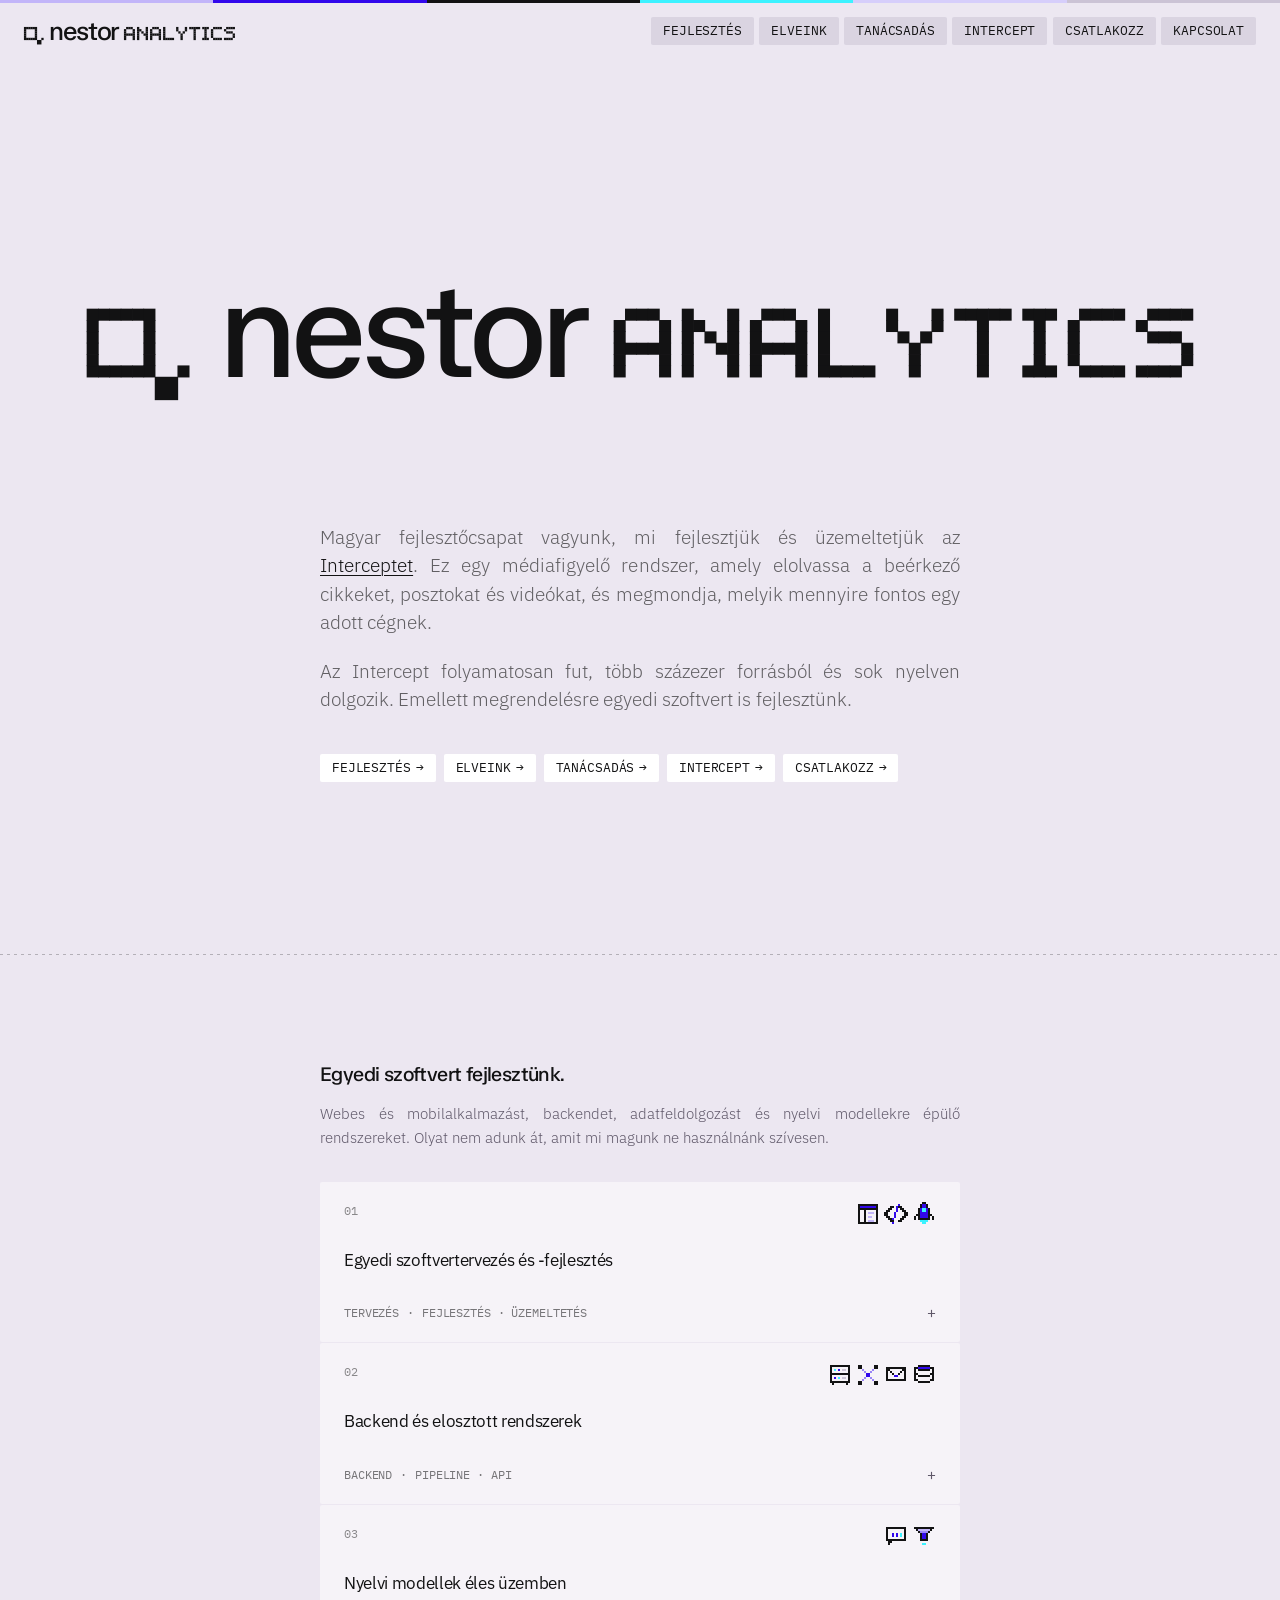
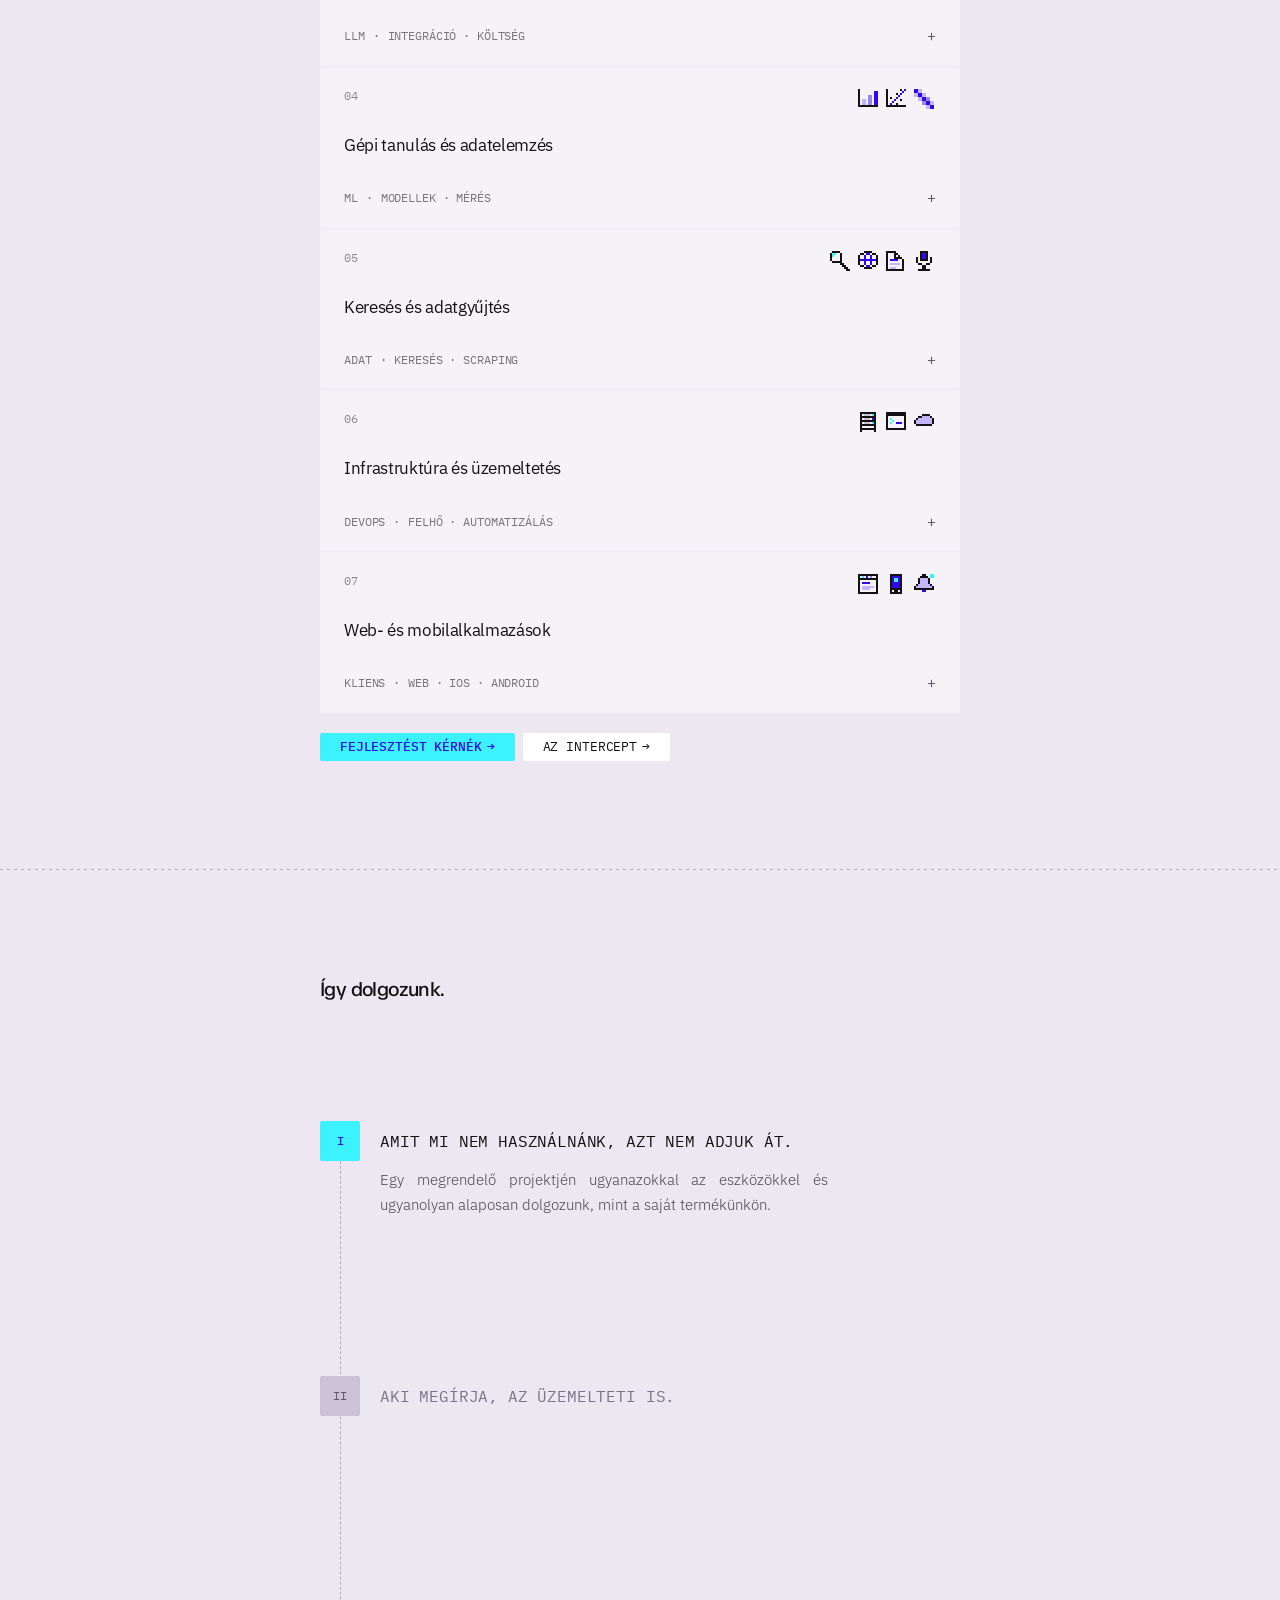
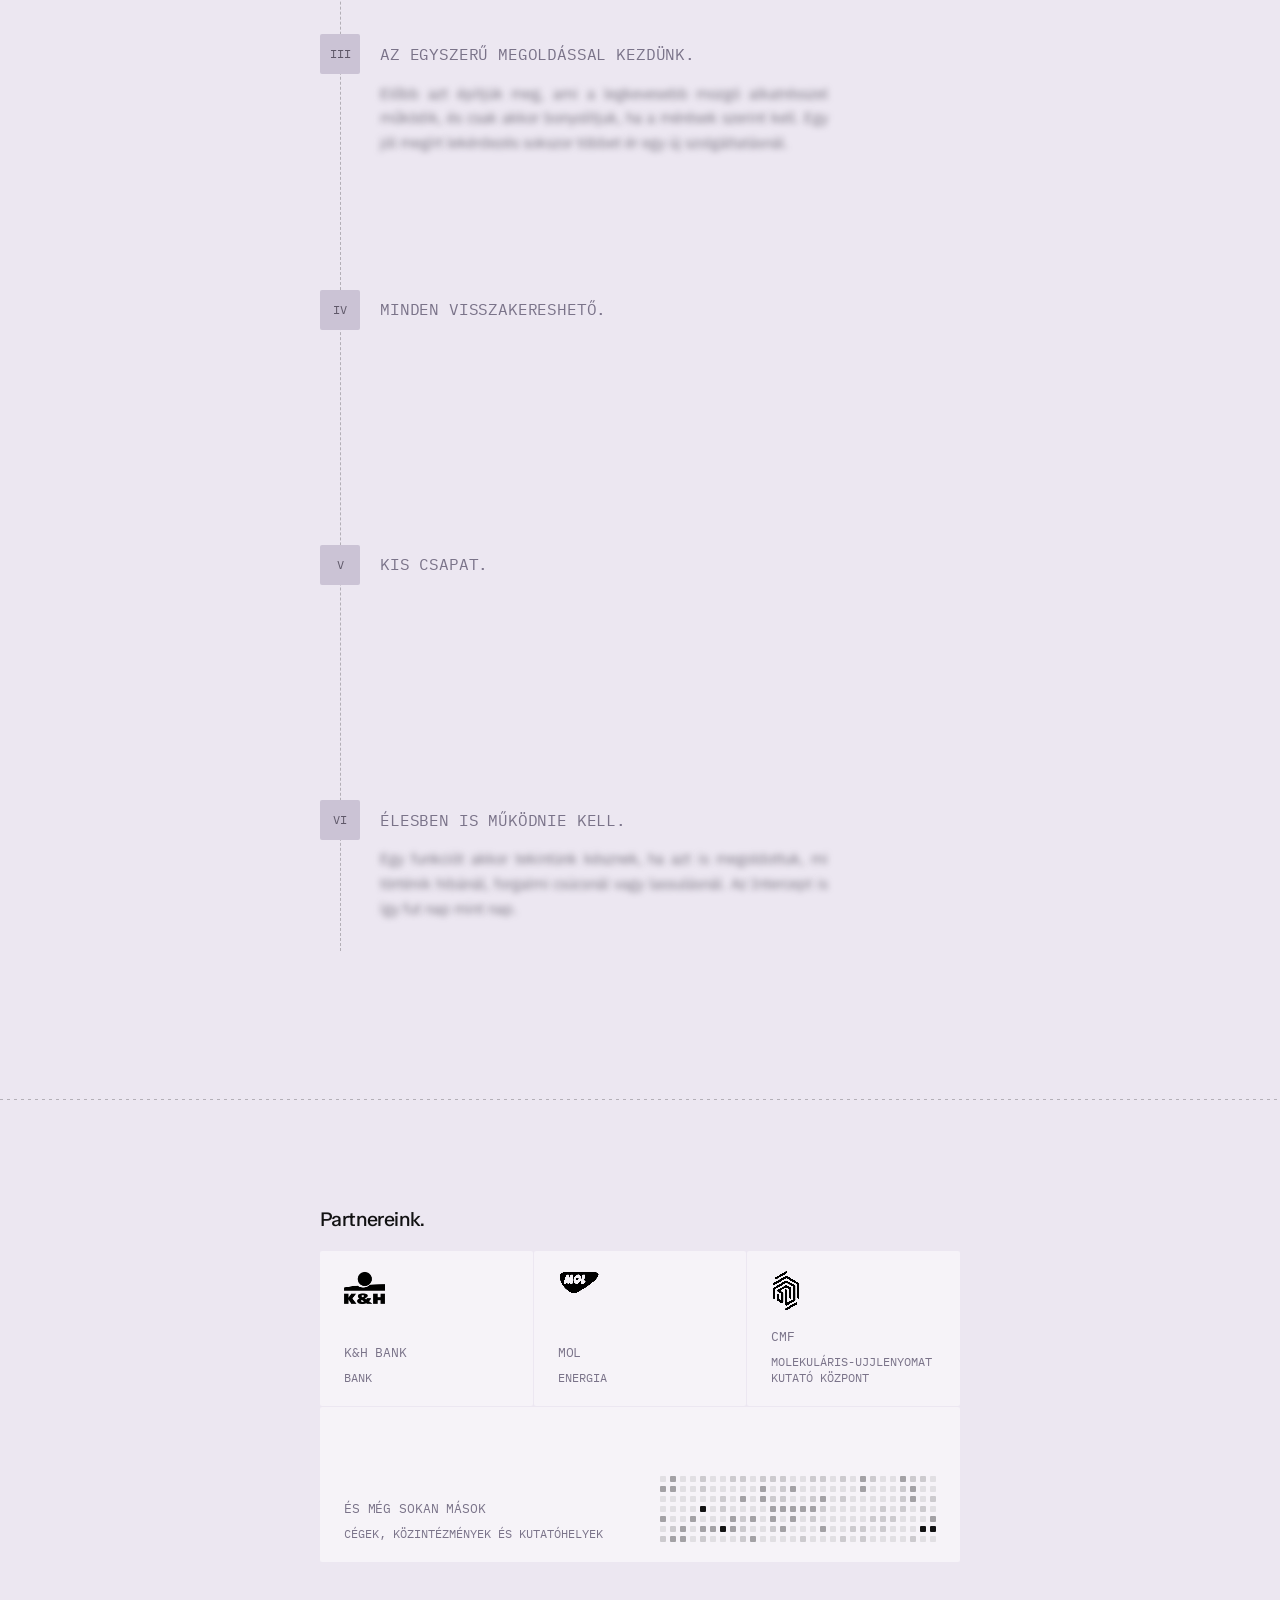
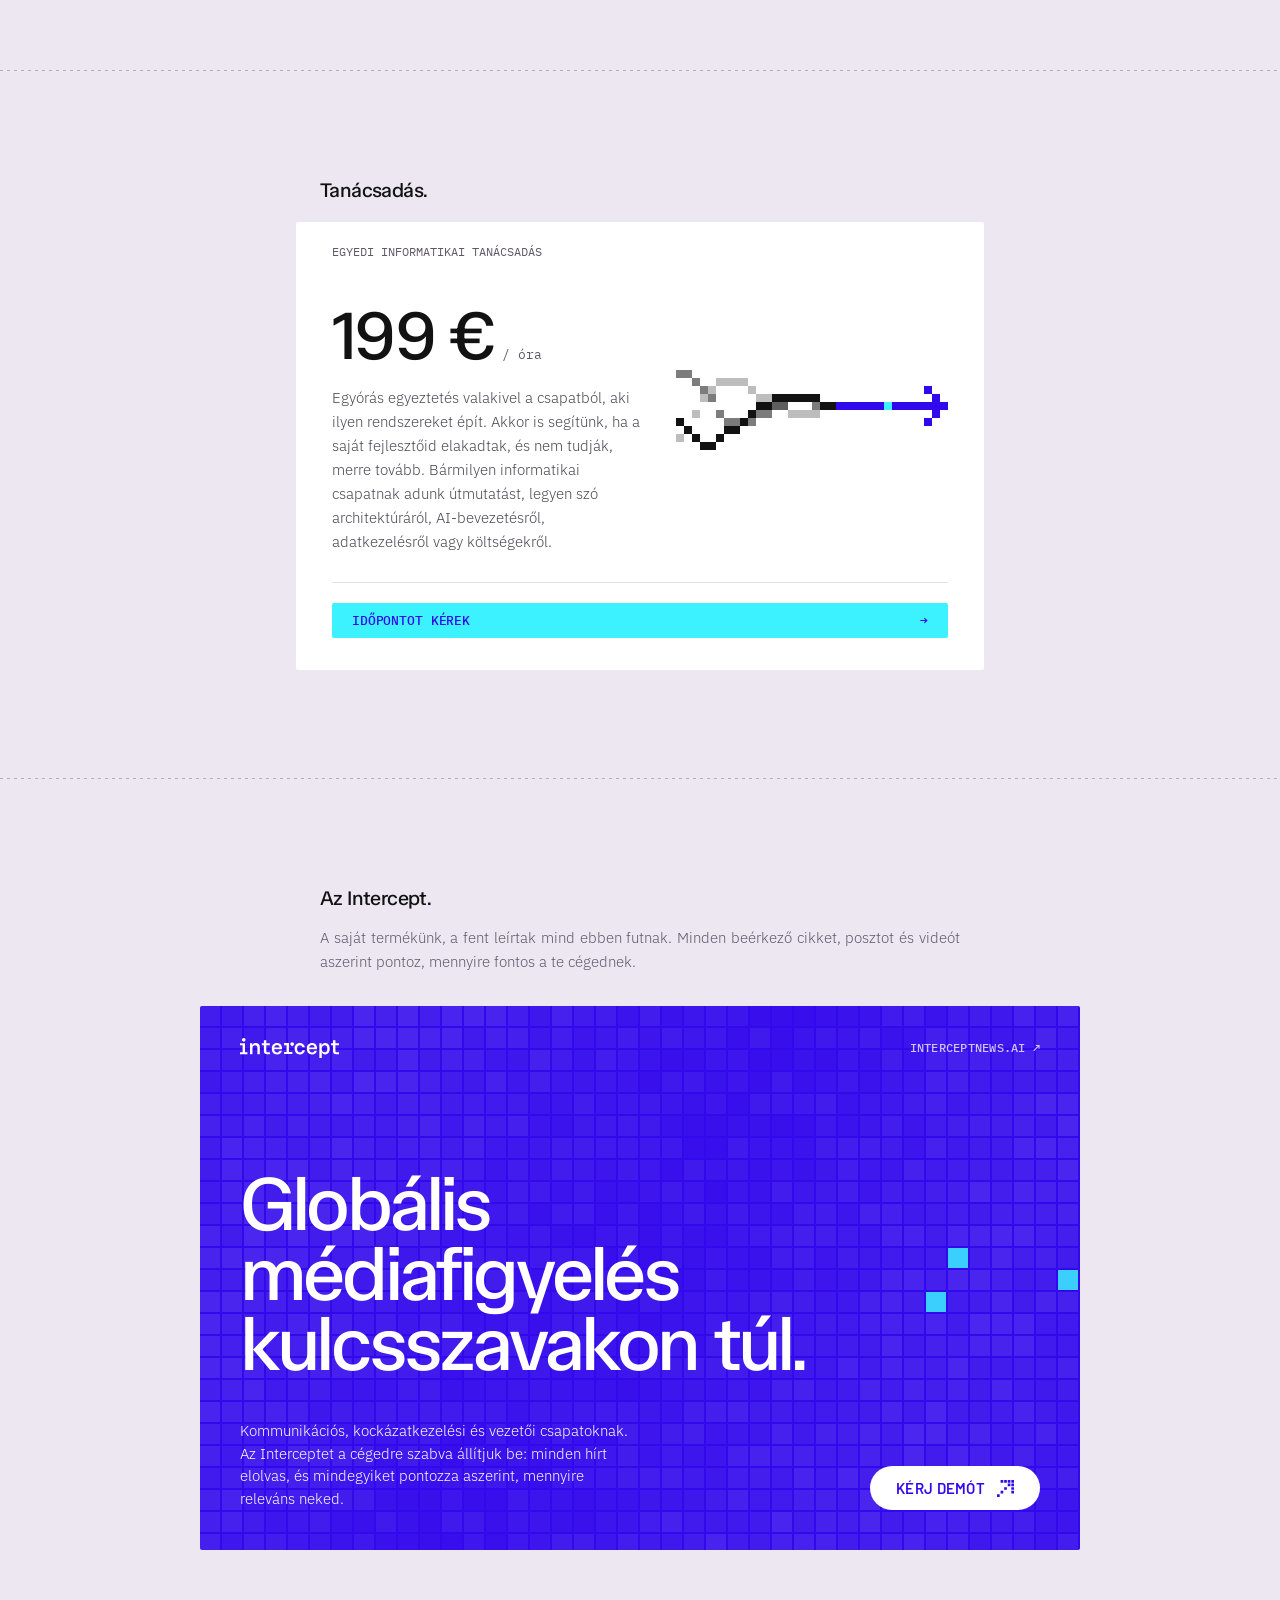
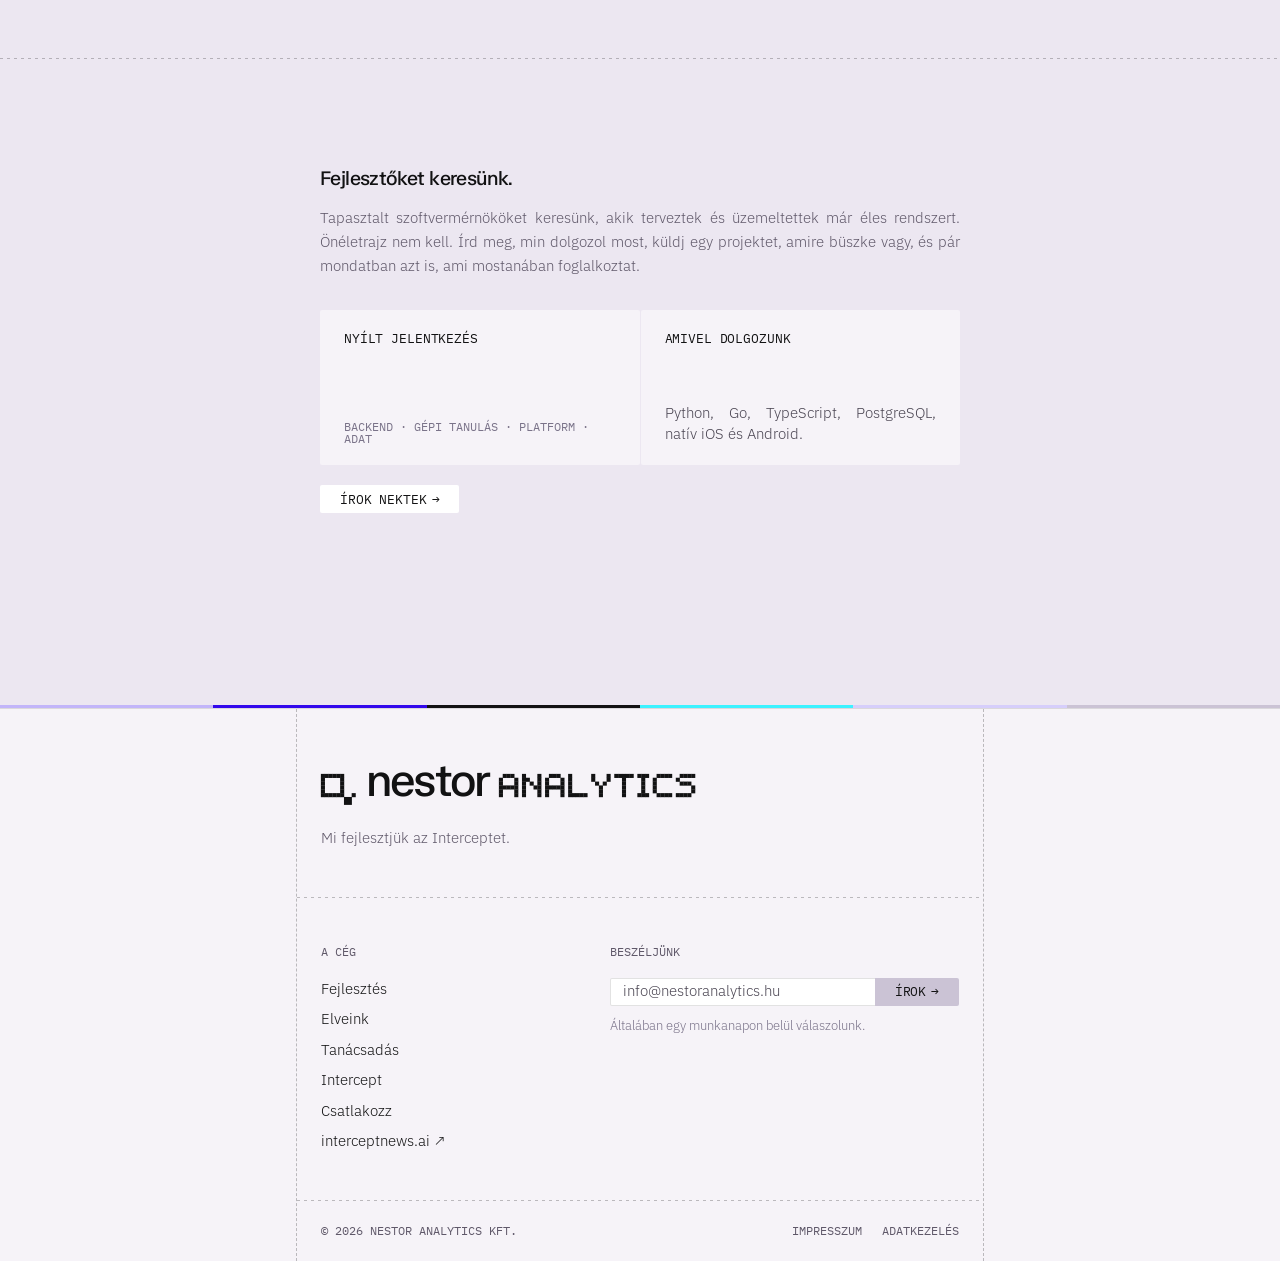
==== commit 212c13a8: "Move principles under development, reorder nav Co-Authored-By: Claude Opus 5.5 <noreply@anthropic.co" ====
--- a/index.html
+++ b/index.html
@@ -332,8 +332,8 @@
     <a class="mark word" href="#top" aria-label="Nestor Analytics — vissza az elejére"><svg class="pm" aria-hidden="true"></svg><span class="lc" aria-hidden="true">nestor</span><svg class="pa" aria-hidden="true"></svg></a>
     <nav aria-label="Fő navigáció"><ul>
       <li><a class="btn chip" href="#megoldasok">Fejlesztés</a></li>
+      <li><a class="btn chip" href="#elveink">Elveink</a></li>
       <li><a class="btn chip" href="#tanacsadas">Tanácsadás</a></li>
-      <li><a class="btn chip" href="#elveink">Elveink</a></li>
       <li><a class="btn chip" href="#intercept">Intercept</a></li>
       <li><a class="btn chip" href="#csatlakozz">Csatlakozz</a></li>
       <li><a class="btn chip" href="#kapcsolat">Kapcsolat</a></li>
@@ -352,8 +352,8 @@
       <p>Az Intercept folyamatosan fut, több százezer forrásból és sok nyelven dolgozik. Emellett megrendelésre egyedi szoftvert is fejlesztünk.</p>
       <div class="links">
         <a class="btn" href="#megoldasok">Fejlesztés <span class="arr">→</span></a>
+        <a class="btn" href="#elveink">Elveink <span class="arr">→</span></a>
         <a class="btn" href="#tanacsadas">Tanácsadás <span class="arr">→</span></a>
-        <a class="btn" href="#elveink">Elveink <span class="arr">→</span></a>
         <a class="btn" href="#intercept">Intercept <span class="arr">→</span></a>
         <a class="btn" href="#csatlakozz">Csatlakozz <span class="arr">→</span></a>
       </div>
@@ -373,6 +373,17 @@
   </section>
 
   <div class="sep" aria-hidden="true"><span></span></div>
+
+  <!-- ======= principles ======= -->
+  <section class="block" id="elveink">
+    <div class="col">
+      <p class="title rv">Így dolgozunk.</p>
+      <p class="lede rv" style="margin-bottom:3.5rem">Ezek a saját szabályaink. Az Interceptnél és a megrendelők projektjein is ezek szerint dolgozunk.</p>
+      <div class="tl" id="tl"></div>
+    </div>
+  </section>
+
+  <div class="sep rev" aria-hidden="true"><span></span></div>
 
   <!-- ======= partners ======= -->
   <section class="block">
@@ -387,7 +398,7 @@
     </div>
   </section>
 
-  <div class="sep rev" aria-hidden="true"><span></span></div>
+  <div class="sep" aria-hidden="true"><span></span></div>
 
   <!-- ======= consulting ======= -->
   <section class="block" id="tanacsadas">
@@ -407,17 +418,6 @@
     </div>
   </section>
 
-  <div class="sep" aria-hidden="true"><span></span></div>
-
-  <!-- ======= principles ======= -->
-  <section class="block" id="elveink">
-    <div class="col">
-      <p class="title rv">Így dolgozunk.</p>
-      <p class="lede rv" style="margin-bottom:3.5rem">Ezek a saját szabályaink. Az Interceptnél és a megrendelők projektjein is ezek szerint dolgozunk.</p>
-      <div class="tl" id="tl"></div>
-    </div>
-  </section>
-
   <div class="sep rev" aria-hidden="true"><span></span></div>
 
   <!-- ======= product ======= -->
@@ -469,8 +469,8 @@
           <h5>A cég</h5>
           <ul>
             <li><a href="#megoldasok">Fejlesztés</a></li>
+            <li><a href="#elveink">Elveink</a></li>
             <li><a href="#tanacsadas">Tanácsadás</a></li>
-            <li><a href="#elveink">Elveink</a></li>
             <li><a href="#intercept">Intercept</a></li>
             <li><a href="#csatlakozz">Csatlakozz</a></li>
             <li><a href="https://interceptnews.ai" target="_blank" rel="noopener">interceptnews.ai ↗</a></li>
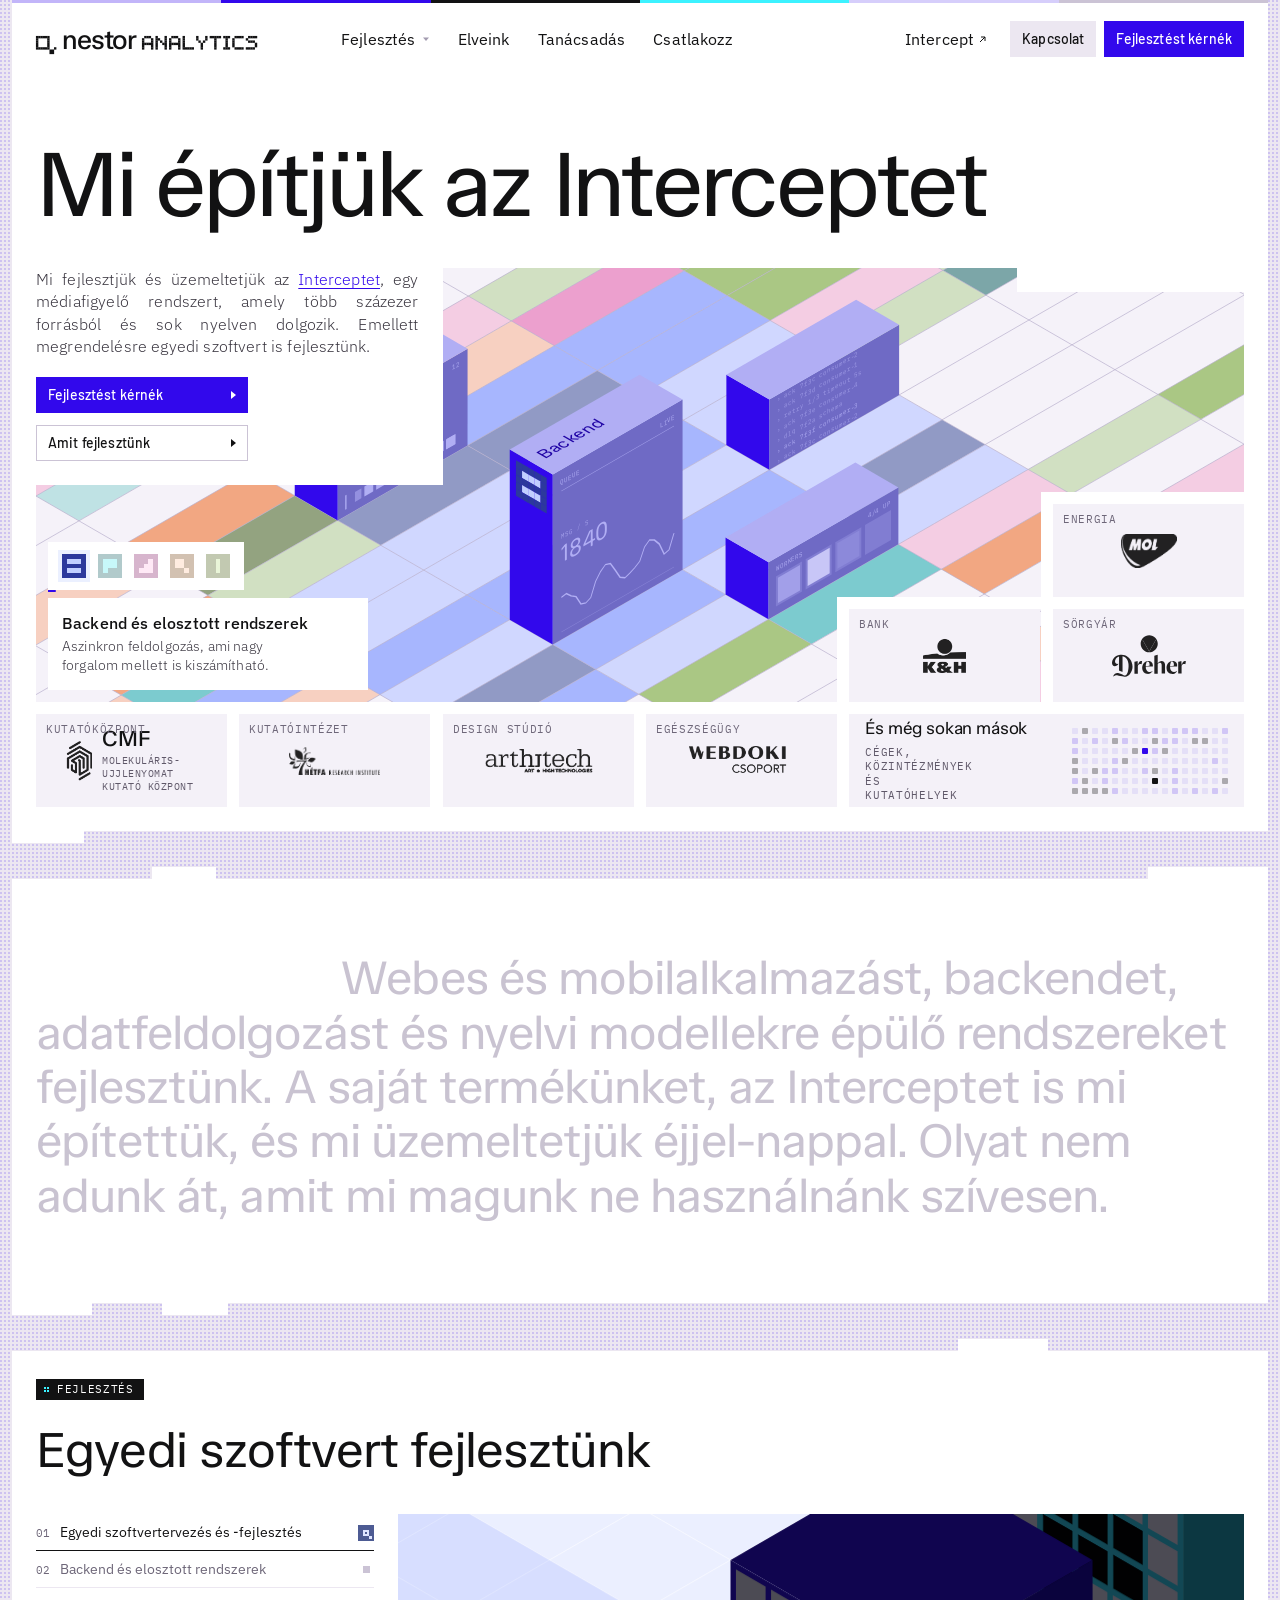
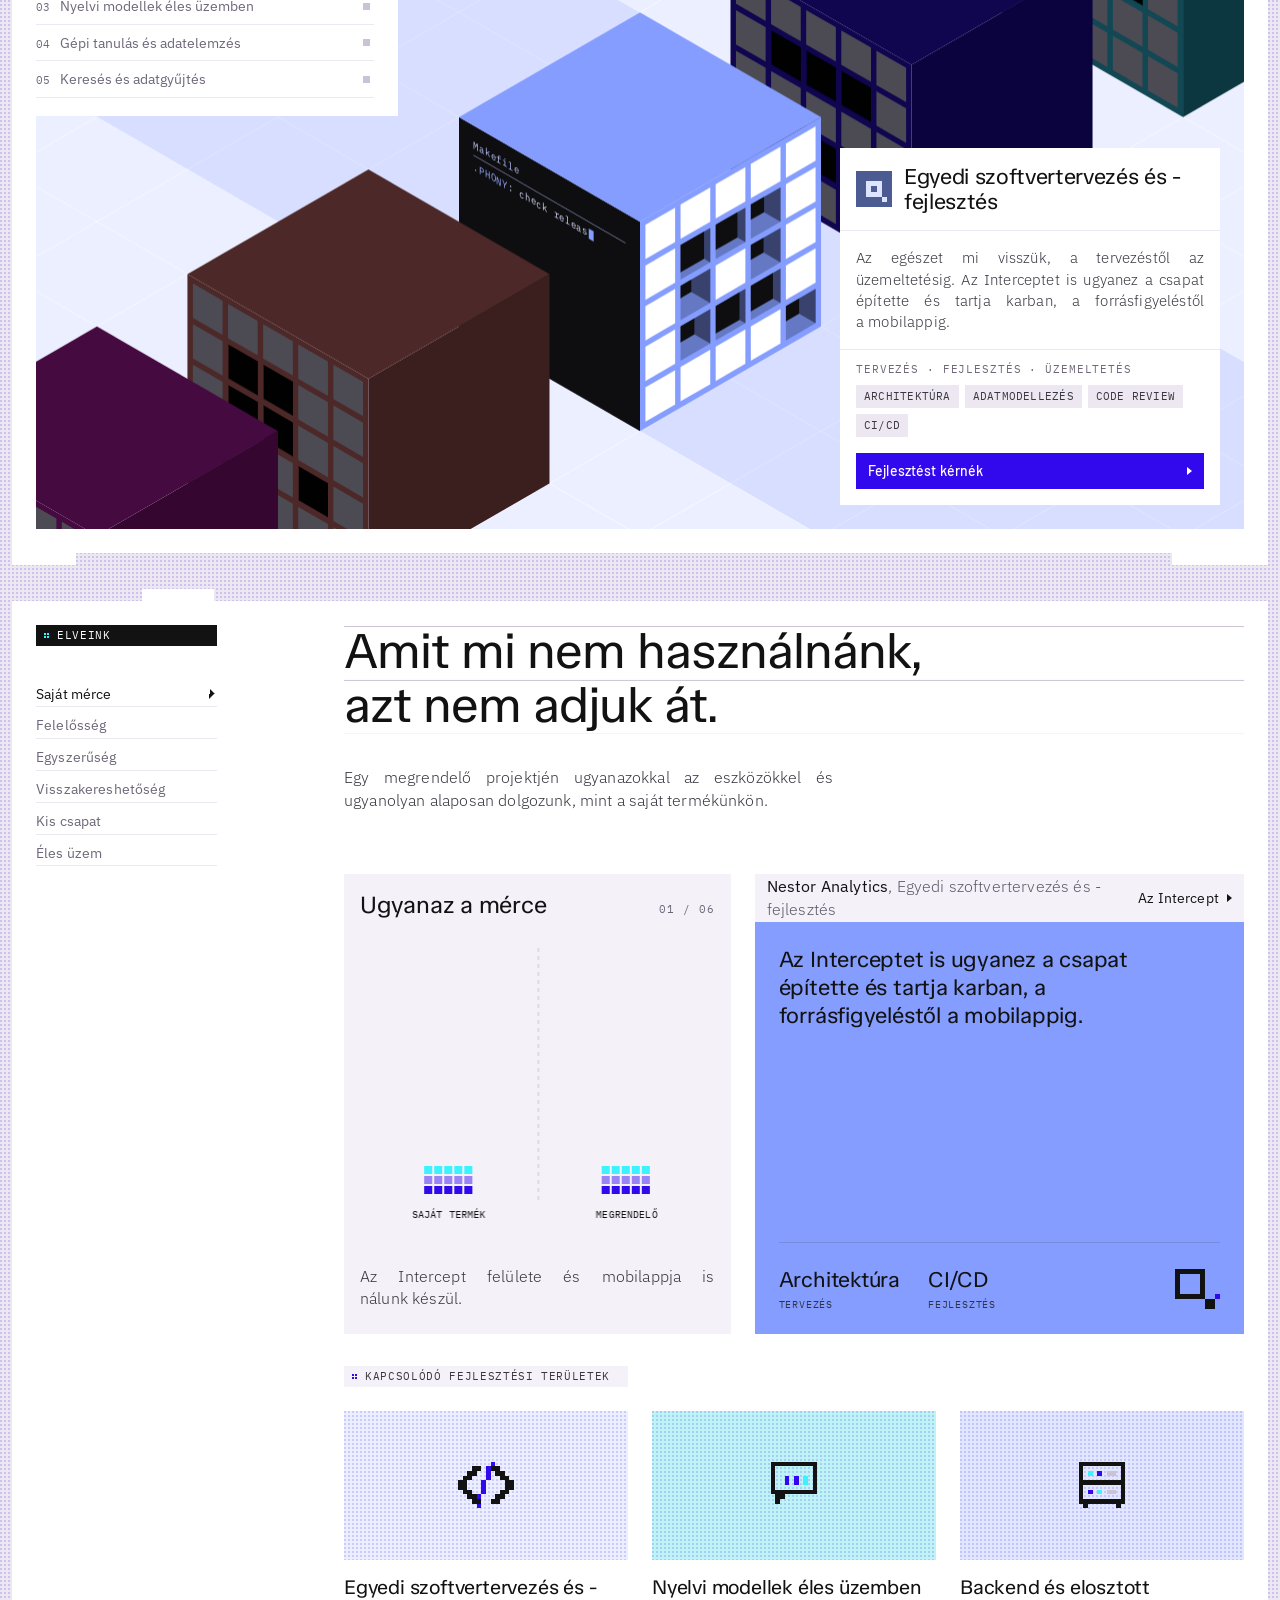
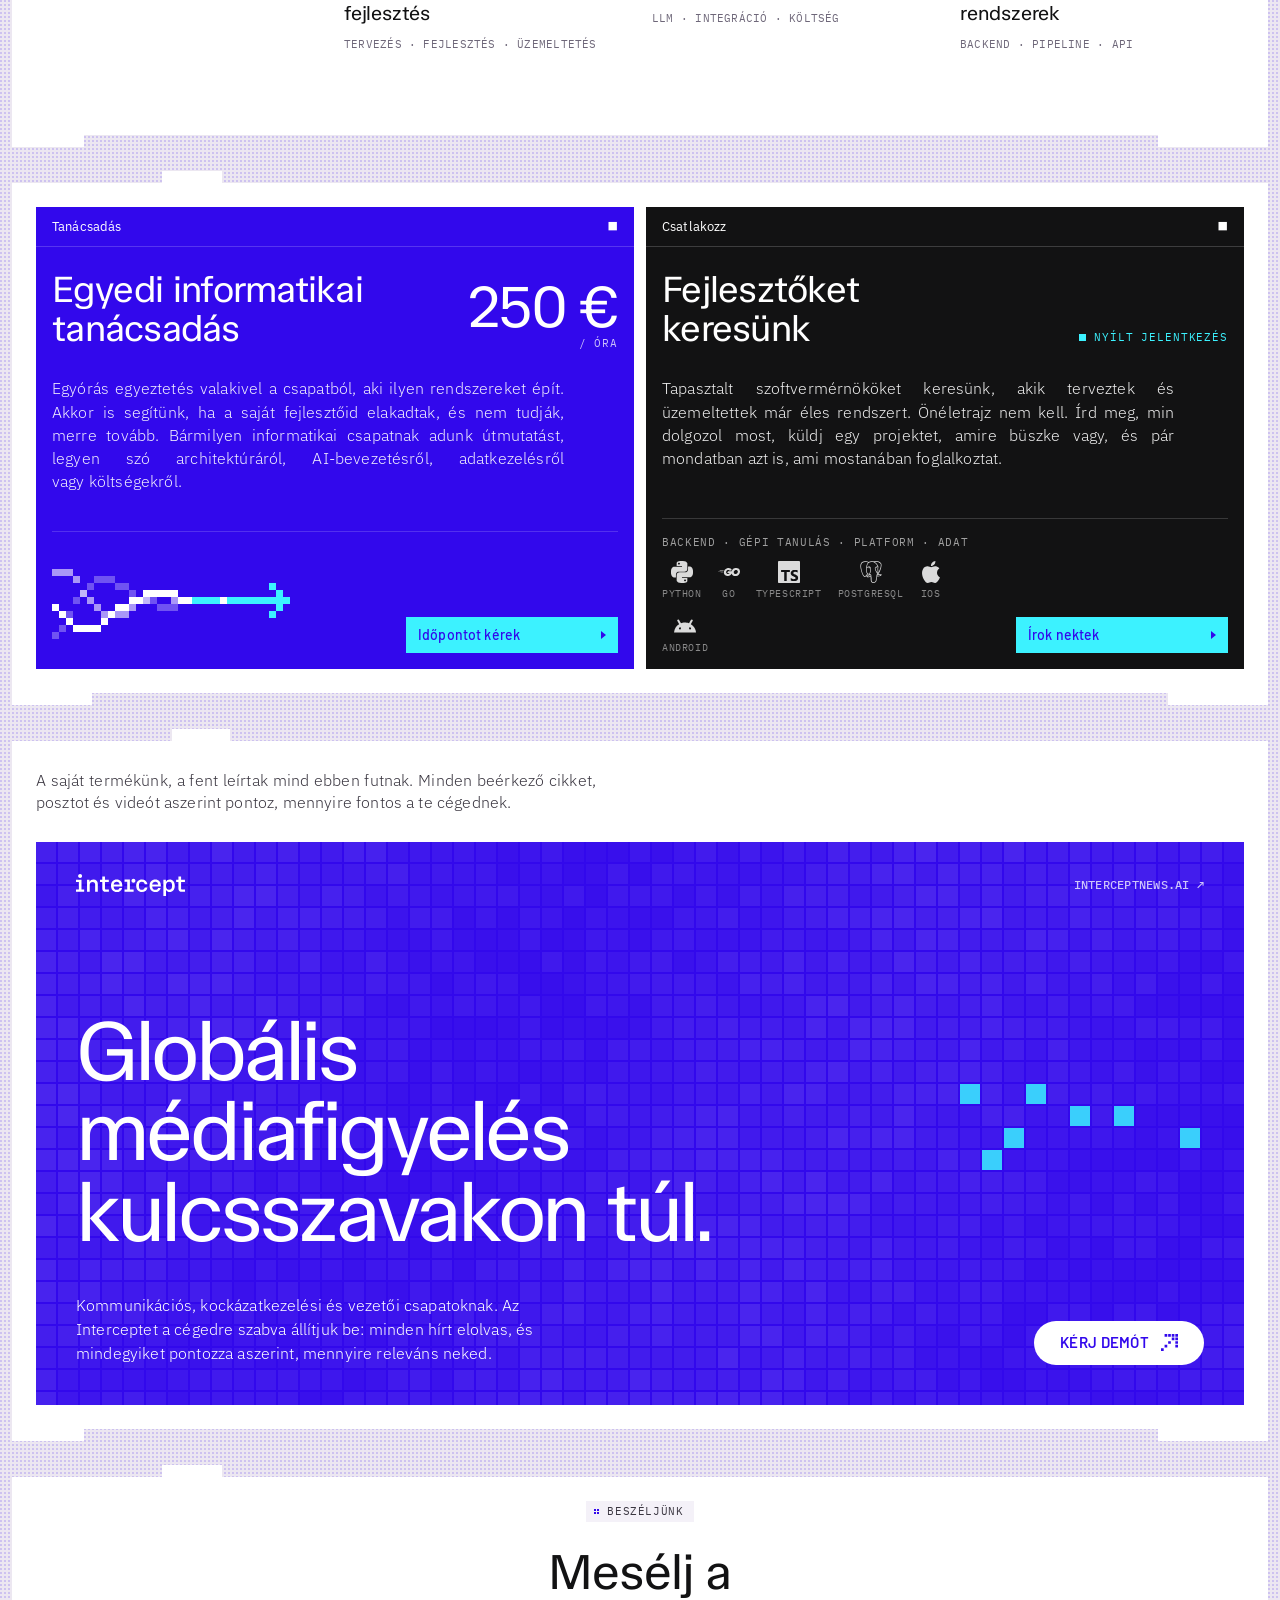
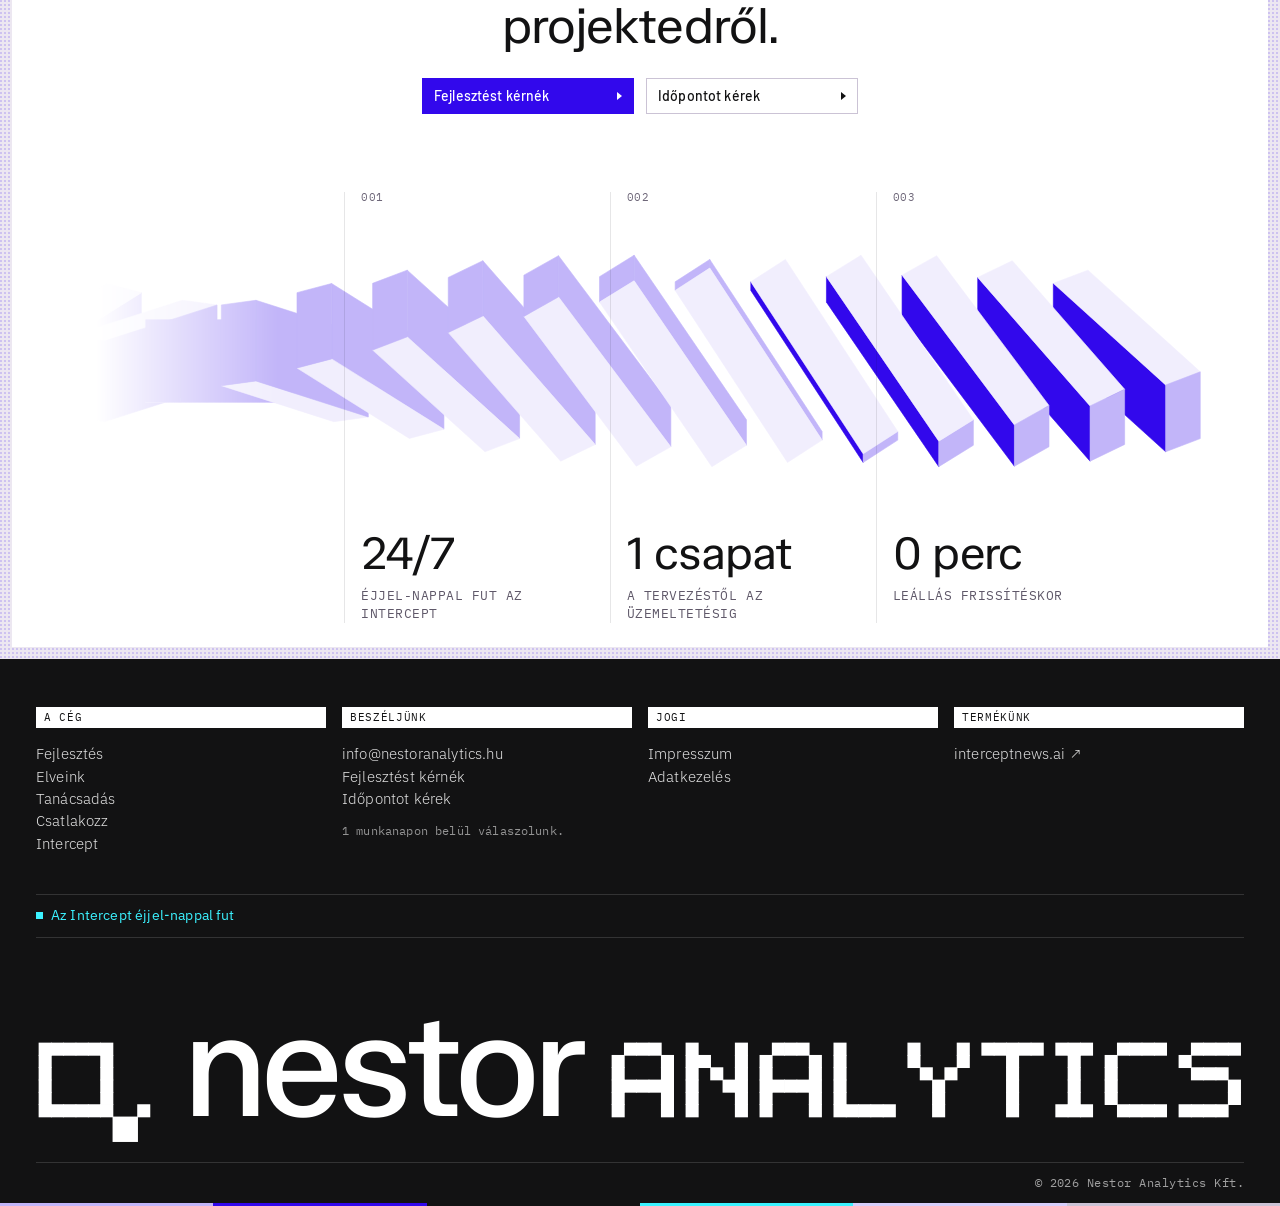
==== commit b78124d4: "New Nestor site design; previous preview moved to /v1/ Co-Authored-By: Claude Opus 5.5 <noreply@anth" ====
--- a/index.html
+++ b/index.html
@@ -13,742 +13,275 @@
 <meta property="og:locale" content="hu_HU">
 <meta name="theme-color" content="#ECE7F1">
 <script>document.documentElement.classList.add('js')</script>
-<style>
-@font-face{font-family:"TASA Orbiter";src:url(assets/fonts/TASAOrbiter-Regular.ttf);font-weight:400}
-@font-face{font-family:"TASA Orbiter";src:url(assets/fonts/TASAOrbiter-Medium.ttf);font-weight:500}
-@font-face{font-family:"IBM Plex Sans";src:url(assets/fonts/IBMPlexSans-Light.ttf);font-weight:300}
-@font-face{font-family:"IBM Plex Sans";src:url(assets/fonts/IBMPlexSans-Regular.ttf);font-weight:400}
-@font-face{font-family:"IBM Plex Sans";src:url(assets/fonts/IBMPlexSans-Medium.ttf);font-weight:500}
-@font-face{font-family:"IBM Plex Mono";src:url(assets/fonts/IBMPlexMono-Regular.ttf);font-weight:400}
-@font-face{font-family:"IBM Plex Mono";src:url(assets/fonts/IBMPlexMono-Medium.ttf);font-weight:500}
-@font-face{font-family:"Barlow";src:url(assets/fonts/Barlow-Medium.ttf);font-weight:500}
-@font-face{font-family:"Barlow";src:url(assets/fonts/Barlow-SemiBold.ttf);font-weight:600}
-
-:root{
-  color-scheme:light;
-  --page:#ECE7F1;          /* N300 lavender — the page ground */
-  --card:#F6F3F8;          /* N200 */
-  --white:#fff;
-  --rule:#CBC3D5;          /* N400 */
-  --chip:rgba(170,161,182,.28);
-  --ink:#121213;           /* offblack */
-  --ink-2:#4A4552;
-  --ink-3:#5F5869;
-  --ink-4:#7A7389;
-  --blue:#3208EC;
-  --blue-bright:#2B00FF;
-  --blue-100:#EBE6FD;--blue-200:#D6CEFB;--blue-300:#C2B5F9;--blue-500:#9984F6;--blue-700:#7052F2;
-  --cyan:#3CF2FF;
-  --display:"TASA Orbiter",system-ui,sans-serif;
-  --sans:"IBM Plex Sans",system-ui,sans-serif;
-  --mono:"IBM Plex Mono",ui-monospace,monospace;
-  --col:43rem;            /* 40rem of content + 1.5rem gutters, as labs.baseten.co --content */
-  --border:rgba(18,18,19,.12);
-  --dash:rgba(18,18,19,.26);
-  --hover:#F1EDF5;         /* between page and card, like Baseten #F0EFEB */
-  --r:2px;
-  --ease:cubic-bezier(.2,.7,.2,1);
-}
-*{box-sizing:border-box;margin:0;padding:0}
-html{scroll-behavior:smooth;-webkit-text-size-adjust:100%}
-body{background:var(--page);color:var(--ink);font:300 16px/1.5 var(--sans);-webkit-font-smoothing:antialiased;min-height:100vh;display:flex;flex-direction:column}
-a{color:inherit}
-::selection{background:var(--cyan);color:var(--blue)}
-.col{width:100%;max-width:var(--col);margin:0 auto;padding:0 1.5rem}
-:focus-visible{outline:2px solid var(--blue);outline-offset:2px}
-.card:focus-visible,.pcard:focus-visible{outline-offset:-2px}
-section[id],footer{scroll-margin-top:4.5rem}
-
-/* ---------- colour stripe ---------- */
-.stripe{display:grid;grid-template-columns:repeat(6,1fr);height:3px}
-.stripe i:nth-child(1){background:var(--blue-300)}
-.stripe i:nth-child(2){background:var(--blue)}
-.stripe i:nth-child(3){background:var(--ink)}
-.stripe i:nth-child(4){background:var(--cyan)}
-.stripe i:nth-child(5){background:var(--blue-200)}
-.stripe i:nth-child(6){background:var(--rule)}
-
-/* ---------- header ---------- */
-header{position:sticky;top:0;z-index:40;background:var(--page)}
-.bar{display:flex;align-items:center;justify-content:space-between;gap:1rem;height:3.5rem;padding:0 1.5rem;border-bottom:1px solid transparent;transition:border-color .3s}
-header.scrolled .bar{border-bottom-color:var(--border)}
-.bar .mark{--F:26px;display:flex;opacity:0;transform:translateY(-4px);transition:opacity .35s var(--ease),transform .35s var(--ease);pointer-events:none}
-header.scrolled .bar .mark{opacity:1;transform:none;pointer-events:auto}
-.bar nav ul{display:flex;gap:.35rem;list-style:none}
-.bar .btn,.intro .links .btn{padding:7.5px 12px}
-.bar nav{opacity:0;transition:opacity .35s var(--ease);pointer-events:none}
-header.scrolled .bar nav{opacity:1;pointer-events:auto}
-
-/* ---------- buttons / chips ---------- */
-.btn{display:inline-flex;align-items:center;gap:.3125rem;padding:7.5px 20px;border-radius:var(--r);font:400 13px/1 var(--mono);letter-spacing:-.01em;text-transform:uppercase;text-decoration:none;color:var(--ink);background:var(--white);border:0;cursor:pointer;transition:background .2s,color .2s}
-.btn .arr{transition:transform .25s var(--ease)}
-.btn:hover{background:var(--blue);color:var(--white)}
-.btn:hover .arr{transform:translateX(3px)}
-.btn.chip{background:var(--chip)}
-.btn.chip:hover{background:var(--blue);color:#fff}
-.btn.chip.on{background:var(--ink);color:#fff}
-.btn.signal{background:var(--cyan);color:var(--blue);font-weight:500}
-.btn.signal:hover{background:var(--blue);color:var(--cyan)}
-.btn.ghost{background:transparent}
-.btn.ghost:hover{background:var(--chip);color:var(--ink)}
-
-/* ---------- hero ---------- */
-.hero{padding:12.5rem 0 10rem}
-.word{display:flex;align-items:flex-end;gap:calc(var(--F)*.22);user-select:none;text-decoration:none;color:var(--ink)}
-.hero .word{--F:min(156px,10.6vw);justify-content:center;padding:0 1.5rem;margin-bottom:8rem}
-.word .lc{font:500 var(--F)/1 var(--display);letter-spacing:-.045em;color:var(--ink);transform:translateY(calc(var(--F)*.03))}
-/* measured on TASA Orbiter 500: x-height = .502 em; with line-height 1 and the .03 em nudge the
-   baseline sits .1275 em above the line box bottom. The pixel letters are exactly one x-height
-   tall and stand on the baseline; the mark's frame does too, its tail hangs two cells below. */
-.word{--xh:.502;--bl:.1275}
-.word svg{height:calc(var(--F)*var(--xh));width:auto;display:block;overflow:visible;margin-bottom:calc(var(--F)*var(--bl));flex:none}
-.word svg.pm{height:calc(var(--F)*var(--xh)*8/6);margin-bottom:calc(var(--F)*(var(--bl) - var(--xh)/3))}
-.word svg rect{transform-box:fill-box;transform-origin:center}
-.word .lc{flex:none}
-.word svg rect{fill:var(--ink);transition:fill .5s}
-.word svg rect.on{opacity:1}
-.word svg rect.lit{fill:var(--blue)}
-.word svg rect.sig{fill:var(--cyan)}
-.word svg rect.c1{fill:var(--blue)}
-.word svg rect.c2{fill:var(--cyan)}
-.word svg rect.c3{fill:var(--blue-300)}
-.word svg rect.c4{fill:var(--blue-500)}
-.word svg rect.c5{fill:#9A93A6}
-.word svg rect.c6{fill:var(--blue-700)}
-.hero .word svg rect.hot{transition:none}
-/* justified body text, with Hungarian hyphenation so the gaps stay even */
-.intro p,.lede,.card .more p,.step .body,.pbody .l,.pcard span.plain{text-align:justify;hyphens:auto;-webkit-hyphens:auto}
-.intro p{font-size:1.1875rem;line-height:1.5;letter-spacing:.0095px;color:rgba(18,18,19,.64);font-weight:300}
-.intro p+p{margin-top:1.25rem}
-.intro p a{color:var(--ink);text-underline-offset:3px;text-decoration-thickness:1px;transition:color .2s}
-.intro p a:hover{color:var(--blue)}
-.intro .links{display:flex;flex-wrap:wrap;gap:.5rem;margin-top:2.5rem}
-
-/* ---------- sections ---------- */
-section.block{padding:6rem 0}
-.title{font:500 1.25rem/1.2 var(--display);letter-spacing:-.03em;margin-bottom:1.25rem}
-.lede{color:var(--ink-3);margin:-.25rem 0 2rem;font-size:15px;line-height:1.6}
-/* section separator: a 1px dashed line that drifts sideways, as on labs.baseten.co */
-.sep{height:1.5rem;position:relative;overflow:hidden}
-.sep span{display:block;height:1px;margin-top:.75rem;width:200%;background-image:repeating-linear-gradient(to right,var(--dash) 0,var(--dash) .1875rem,transparent .1875rem,transparent .4375rem);animation:sepL 28s linear infinite}
-.sep.rev span{animation-name:sepR}
-@keyframes sepL{from{transform:translateX(0)}to{transform:translateX(-50%)}}
-@keyframes sepR{from{transform:translateX(-50%)}to{transform:translateX(0)}}
-
-/* work cards */
-.cards{display:grid;gap:1px}
-.card{background:var(--card);border-radius:var(--r);display:grid;grid-template-rows:auto 1fr auto;gap:1.5rem;min-height:9.6875rem;padding:20px 24px;text-decoration:none;cursor:pointer;border:0;text-align:left;font:inherit;color:inherit;width:100%;transition:background .25s}
-.card:hover,.card[aria-expanded=true]{background:var(--hover)}
-.card .top{display:flex;justify-content:space-between;align-items:flex-start}
-.num{font:400 12px/1.5 var(--mono);letter-spacing:-.01em;color:rgba(18,18,19,.48)}
-.thumbs{display:flex;gap:4px}
-.thumbs canvas{width:24px;height:24px;image-rendering:pixelated;display:block;border-radius:var(--r)}
-.card h3{font:400 1.0625rem/1.25 var(--sans);letter-spacing:-.02em;align-self:end;transition:color .2s;margin-bottom:.5rem}
-.card:hover h3{color:var(--blue)}
-.meta{font:400 12px/1.3 var(--mono);letter-spacing:-.01em;text-transform:uppercase;color:rgba(18,18,19,.56);display:flex;gap:.5rem;align-items:center}
-.meta .plus{margin-left:auto;font-size:15px;transition:transform .3s var(--ease);color:var(--ink-3)}
-.card[aria-expanded=true] .plus{transform:rotate(45deg)}
-.card .more{display:grid;grid-template-rows:0fr;transition:grid-template-rows .4s var(--ease)}
-.card .more>div{overflow:hidden}
-.card .more p{font-size:15px;line-height:1.6;color:var(--ink-2);max-width:34rem;padding-top:.25rem}
-.card[aria-expanded=true] .more{grid-template-rows:1fr}
-.after{margin-top:1.25rem}
-
-/* principles timeline */
-.tl{position:relative;padding-left:0}
-.tl::before{content:"";position:absolute;left:19.5px;top:2.5rem;bottom:2.5rem;border-left:1px dashed var(--dash)}
-.step{position:relative;display:grid;grid-template-columns:2.5rem 1fr;gap:1.25rem;padding:0 0 7rem}
-.step:last-child{padding-bottom:3rem}
-.badge{width:2.5rem;height:2.5rem;display:flex;align-items:center;justify-content:center;background:var(--rule);font:400 12px/1 var(--mono);color:var(--ink-3);position:relative;z-index:1;border-radius:var(--r);transition:background .35s,color .35s}
-.step.active .badge{background:var(--cyan);color:var(--blue);font-weight:500}
-.step h4{font:400 16px/1.4 var(--mono);text-transform:uppercase;letter-spacing:-.01em;color:var(--ink-4);padding-top:.55rem;transition:color .35s}
-.step.active h4{color:var(--ink)}
-.step .body{font-size:15px;line-height:1.65;color:var(--ink-2);max-width:28rem;margin-top:1rem;min-height:6rem}
-.step .body span{opacity:0;filter:blur(3px);transition:opacity .45s,filter .45s;display:inline}
-.step.active .body span{opacity:1;filter:none}
-
-/* partners */
-.partners{display:grid;grid-template-columns:repeat(3,1fr);gap:1px}
-.pcard{background:var(--card);border-radius:var(--r);padding:20px 24px;min-height:9.6875rem;display:flex;flex-direction:column;justify-content:space-between;transition:background .25s}
-.pcard:hover{background:var(--hover)}
-.pcard b{font:400 13px/1.35 var(--mono);text-transform:uppercase;letter-spacing:-.01em}
-.pcard span{font:400 12px/1 var(--mono);text-transform:uppercase;color:var(--ink-4)}
-.jobs{display:grid;grid-template-columns:1fr 1fr;gap:1px}
-/* partner cards: small black mark on top, name and field below */
-.plogo{display:flex;align-items:flex-start;height:40px}
-.plogo img{display:block;width:auto}
-.solid{filter:brightness(0)}
-.knock{filter:grayscale(1) contrast(12);mix-blend-mode:multiply}
-.crop{display:block;height:calc(var(--dh)*1px);width:calc(var(--dh)*var(--cw)/var(--ch)*1px);background-image:var(--src);background-repeat:no-repeat;
-  background-size:calc(var(--w)*var(--dh)/var(--ch)*1px) auto;background-position:calc(var(--x)*var(--dh)/var(--ch)*-1px) calc(var(--y)*var(--dh)/var(--ch)*-1px)}
-.pname{display:flex;flex-direction:column;gap:.5rem}
-.pcard .pname span{line-height:1.35}
-.pmore{grid-column:1/-1;flex-direction:row;align-items:flex-end;justify-content:space-between;gap:2rem}
-/* one square per organisation we have worked with: a quiet crowd, now and then one lights up */
-.pfield{display:grid;grid-auto-rows:6px;gap:4px;flex:none}
-.pfield i{display:block;width:6px;height:6px;border-radius:1px;background:rgba(18,18,19,.09);transition:background-color .6s}
-.pfield i.t1{background:rgba(18,18,19,.18)}
-.pfield i.t2{background:rgba(18,18,19,.36)}
-.pfield i.t3{background:var(--ink)}
-.pfield i.on{background:var(--blue);transition:none}
-.pfield i.sig{background:var(--cyan);transition:none}
-.pplus{display:grid;grid-template-columns:repeat(3,6px);grid-template-rows:repeat(3,6px);height:40px;align-content:start}
-.pplus b{background:var(--ink)}
-.pplus b:nth-child(1){grid-area:1/2}.pplus b:nth-child(2){grid-area:2/1}.pplus b:nth-child(3){grid-area:2/2;background:var(--blue)}.pplus b:nth-child(4){grid-area:2/3}.pplus b:nth-child(5){grid-area:3/2}
-.jobs a.pcard{text-decoration:none;color:inherit}
-.jobs a.pcard:hover b{color:var(--blue)}
-.pcard span.plain{font:300 14.5px/1.5 var(--sans);text-transform:none;color:var(--ink-2)}
-/* consulting card: one price, one line, one button */
-.cons{background:var(--white);border-radius:var(--r);margin:0 -1.5rem;padding:24px 36px 32px;position:relative}
-.ctop{display:flex;justify-content:space-between;align-items:center;font:400 12px/1 var(--mono);text-transform:uppercase;color:var(--ink-3)}
-.cpx{display:grid;grid-template-columns:8px 8px;grid-template-rows:8px 8px;gap:0}
-.cpx b{background:var(--ink)}
-.cpx b:nth-child(1){grid-area:1/1}.cpx b:nth-child(2){grid-area:2/2;background:var(--blue)}.cpx b:nth-child(3){display:none}
-.cprice{display:flex;align-items:baseline;gap:.5rem;margin:2.75rem 0 1rem}
-.cprice strong{font:500 4.25rem/1 var(--display);letter-spacing:-.04em}
-.cprice span{font:400 13px/1 var(--mono);color:var(--ink-3)}
-.cdesc{font-size:15px;line-height:1.6;color:var(--ink-2);max-width:30rem}
-.cmain{display:grid;grid-template-columns:1fr auto;gap:2rem;align-items:center;padding-bottom:1.75rem;border-bottom:1px solid var(--border);margin-bottom:1.25rem}
-.route{width:272px;height:120px;display:block;shape-rendering:crispEdges}
-.route rect{fill:var(--ink)}
-.route rect.t1{fill:rgba(18,18,19,.28)}
-.route rect.t2{fill:rgba(18,18,19,.55)}
-.route rect.ln{fill:var(--blue)}
-.route rect.dot{fill:var(--cyan)}
-.cbtn{width:100%;justify-content:space-between;padding:11px 20px}
-
-/* product block */
-.prod{max-width:58rem;margin:0 auto;padding:0 1.5rem}
-.panel{background:var(--white);border-radius:var(--r);overflow:hidden}
-.phead{background:var(--blue);color:#fff;position:relative;display:flex;justify-content:space-between;align-items:center;gap:1.5rem;padding:56px 36px}
-.phead .px{position:absolute;width:8px;height:8px;background:var(--cyan)}
-.phead .px.a{top:12px;left:12px}.phead .px.b{bottom:12px;right:12px}
-.phead h3{font:500 1.25rem/1.2 var(--display);letter-spacing:-.03em}
-.phead p{font-size:14px;color:rgba(255,255,255,.75);margin-top:.5rem}
-.phead .btn{background:#fff;color:var(--blue)}
-.phead .btn:hover{background:var(--cyan)}
-.pstripe{display:grid;grid-template-columns:1fr 1fr 1fr 1fr 1fr 1fr;height:3px}
-.pstripe i:nth-child(2){background:var(--cyan)}.pstripe i:nth-child(5){background:var(--blue-300)}
-.pbody{display:grid;grid-template-columns:1fr 1fr}
-.pbody .l{padding:32px 36px;font-size:15px;line-height:1.65;color:var(--ink-2);border-right:1px solid var(--page)}
-.spec{display:grid;grid-template-columns:9rem 1fr}
-.spec dt,.spec dd{padding:1rem 1.25rem;border-bottom:1px solid var(--page);font-size:14.5px}
-.spec dt{font:400 12px/1.5 var(--mono);text-transform:uppercase;color:var(--ink-3);border-right:1px solid var(--page);padding-top:1.15rem}
-.spec dd{color:var(--ink);line-height:1.55}
-.lnote{display:block;margin-top:1rem;font:400 12px/1.5 var(--mono);text-transform:uppercase;color:var(--ink-3)}
-.stack{display:flex;flex-wrap:wrap;gap:.35rem;margin-top:.9rem}
-.stack span{font:400 12px/1 var(--mono);padding:.35rem .5rem;border-radius:var(--r);background:var(--page);color:var(--ink-2)}
-.pfoot{grid-column:2;display:flex;gap:.5rem;padding:16px 20px}
-
-/* ---------- Intercept block: a small copy of the interceptnews.ai hero (Blue field of 20 px tiles,
-   white wordmark, TASA headline, white pill with the pixel arrow), sized to this page's frame ---------- */
-.ix{position:relative;background:var(--blue);color:#fff;border-radius:var(--r);overflow:hidden;padding:32px 40px 40px;min-height:34rem;display:flex;flex-direction:column}
-.ix-field{position:absolute;inset:0;width:100%;height:100%;display:block}
-.ix>*:not(.ix-field){position:relative}
-.ix-top{display:flex;align-items:center;justify-content:space-between}
-.ix-logo{height:20px;width:auto;display:block}
-.ix-site{font:500 12px/1 var(--mono);text-transform:uppercase;letter-spacing:.02em;color:rgba(255,255,255,.75);text-decoration:none}
-.ix-site:hover{color:#fff}
-.ix-h{font:500 clamp(2.6rem,7.4vw,4.75rem)/.92 var(--display);letter-spacing:-.05em;margin:auto 0 0;padding-top:4rem}
-.ix-bottom{display:flex;align-items:flex-end;justify-content:space-between;gap:2rem;margin-top:2.5rem}
-.ix-bottom p{font-size:15px;line-height:1.5;max-width:25rem;color:#fff}
-.ix-pill{display:inline-flex;align-items:center;gap:12px;flex:none;background:#fff;color:var(--blue);height:44px;padding:0 26px;border-radius:999px;font:600 15px/1 "Barlow",var(--sans);text-transform:uppercase;letter-spacing:.02em;text-decoration:none;transition:background .2s}
-.ix-pill:hover{background:var(--cyan)}
-.px-arrow{fill:currentColor}
-
-/* ---------- footer ---------- */
-footer{margin-top:6rem}
-.fgrid{border-top:1px solid var(--border);background:var(--card)}
-.fcol{max-width:var(--col);margin:0 auto;border-left:1px dashed var(--dash);border-right:1px dashed var(--dash)}
-.frow{padding:48px 24px;background-image:repeating-linear-gradient(to right,var(--dash) 0,var(--dash) .1875rem,transparent .1875rem,transparent .4375rem);background-size:100% 1px;background-repeat:no-repeat;background-position:bottom}
-.frow:last-child{background-image:none}
-.flogo .ftag{margin-top:24px}
-.flogo .word{--F:min(46px,8.4vw)}
-.ftag{color:var(--ink-3);font-size:15px}
-.fcols{display:grid;grid-template-columns:2fr 3fr;gap:56px}
-.fcols h5{font:400 12px/1 var(--mono);text-transform:uppercase;color:var(--ink-3);margin-bottom:1.25rem}
-.fcols ul{list-style:none;display:grid;gap:.5rem;font-size:15px}
-.fcols ul a{text-decoration:none;transition:color .2s}
-.fcols ul a:hover{color:var(--blue)}
-.mailrow{display:flex}
-.mailrow a.addr{flex:1;display:flex;align-items:center;padding:0 .75rem;background:var(--white);border:1px solid var(--border);border-right:0;border-radius:var(--r) 0 0 var(--r);font-size:15px;text-decoration:none;color:var(--ink-2)}
-.mailrow .btn{background:var(--rule);border-radius:0 var(--r) var(--r) 0}
-.mailrow .btn:hover{background:var(--blue)}
-.fnote{font-size:13px;color:var(--ink-4);margin-top:.65rem}
-.flegal{display:flex;gap:1.25rem}
-.flegal a{text-decoration:none;color:inherit}
-.flegal a:hover{color:var(--blue)}
-.fbot{padding-top:24px;padding-bottom:24px;display:flex;justify-content:space-between;font:400 12px/1 var(--mono);text-transform:uppercase;color:var(--ink-3)}
-
-/* reveal on scroll */
-.js .rv{opacity:0;transform:translateY(14px);transition:opacity .7s var(--ease),transform .7s var(--ease)}
-.js .rv.in{opacity:1;transform:none}
-
-@media (max-width:720px){
-  .hero{padding:3.125rem 0 4rem}
-  .fcols{gap:40px}
-  .hero .word{margin-bottom:3.5rem;--F:9.9vw}
-  .cons{padding:20px 24px 24px}
-  /* phones: the nav becomes a swipeable row under the logo; short lines read better ragged */
-  .bar{flex-wrap:wrap;height:auto;row-gap:10px;padding:12px 16px}
-  .bar nav{width:100%;overflow-x:auto;scrollbar-width:none;margin:0 -16px;padding:0 16px;width:calc(100% + 32px)}
-  .bar nav::-webkit-scrollbar{display:none}
-  .bar nav ul{width:max-content}
-  .bar nav,.bar .mark{display:none}
-  header.scrolled .bar nav,header.scrolled .bar .mark{display:flex}
-  .intro p,.lede,.card .more p,.step .body,.pbody .l,.pcard span.plain{text-align:left;hyphens:manual}
-  section[id],footer{scroll-margin-top:6.5rem}
-  .partners,.jobs{grid-template-columns:1fr}
-  .pmore{grid-column:auto;flex-direction:column;align-items:stretch}
-  .ix{padding:24px 22px 26px;min-height:30rem}
-  .ix-bottom{flex-direction:column;align-items:flex-start;gap:1.25rem}
-  .cons{padding:1.4rem 1.5rem 1.5rem}
-  .cmain{grid-template-columns:1fr;gap:1.5rem}
-  .route{width:100%;height:auto;grid-row:1}
-  .pcard{min-height:6.5rem}
-  .phead{flex-direction:column;align-items:flex-start;padding:3rem 1.5rem}
-  .pbody{grid-template-columns:1fr}
-  .pbody .l{border-right:0;border-bottom:1px solid var(--page);padding:1.5rem}
-  .spec{grid-template-columns:7.5rem 1fr}
-  .pfoot{grid-column:1;flex-wrap:wrap}
-  .fcols{grid-template-columns:1fr}
-  .step{padding-bottom:5rem}
-  .intro p{font-size:1.0625rem}
-}
-@media (prefers-reduced-motion:reduce){
-  .sep span{animation:none}
-
-  *{transition:none!important;scroll-behavior:auto!important}
-  .rv{opacity:1;transform:none}
-  .step .body span{opacity:1;filter:none}
-}
-</style>
+<link rel="stylesheet" href="site.css">
+<link rel="stylesheet" href="nestor.css">
 </head>
 <body>
 
-<header id="hdr">
-  <div class="stripe"><i></i><i></i><i></i><i></i><i></i><i></i></div>
-  <div class="bar">
-    <a class="mark word" href="#top" aria-label="Nestor Analytics — vissza az elejére"><svg class="pm" aria-hidden="true"></svg><span class="lc" aria-hidden="true">nestor</span><svg class="pa" aria-hidden="true"></svg></a>
-    <nav aria-label="Fő navigáció"><ul>
-      <li><a class="btn chip" href="#megoldasok">Fejlesztés</a></li>
-      <li><a class="btn chip" href="#elveink">Elveink</a></li>
-      <li><a class="btn chip" href="#tanacsadas">Tanácsadás</a></li>
-      <li><a class="btn chip" href="#intercept">Intercept</a></li>
-      <li><a class="btn chip" href="#csatlakozz">Csatlakozz</a></li>
-      <li><a class="btn chip" href="#kapcsolat">Kapcsolat</a></li>
-    </ul></nav>
-  </div>
-</header>
-
-<main id="top">
-  <!-- ======= hero ======= -->
-  <section class="hero">
-    <h1 class="word" aria-label="Nestor Analytics">
-      <svg class="pm" aria-hidden="true"></svg><span class="lc" aria-hidden="true">nestor</span><svg class="pa" id="px" aria-hidden="true"></svg>
-    </h1>
-    <div class="col intro">
-      <p>Magyar fejlesztőcsapat vagyunk, mi fejlesztjük és üzemeltetjük az <a href="#intercept">Interceptet</a>. Ez egy médiafigyelő rendszer, amely elolvassa a beérkező cikkeket, posztokat és videókat, és megmondja, melyik mennyire fontos egy adott cégnek.</p>
-      <p>Az Intercept folyamatosan fut, több százezer forrásból és sok nyelven dolgozik. Emellett megrendelésre egyedi szoftvert is fejlesztünk.</p>
-      <div class="links">
-        <a class="btn" href="#megoldasok">Fejlesztés <span class="arr">→</span></a>
-        <a class="btn" href="#elveink">Elveink <span class="arr">→</span></a>
-        <a class="btn" href="#tanacsadas">Tanácsadás <span class="arr">→</span></a>
-        <a class="btn" href="#intercept">Intercept <span class="arr">→</span></a>
-        <a class="btn" href="#csatlakozz">Csatlakozz <span class="arr">→</span></a>
-      </div>
-    </div>
-  </section>
-
-  <div class="sep rev" aria-hidden="true"><span></span></div>
-
-  <!-- ======= work ======= -->
-  <section class="block" id="megoldasok">
-    <div class="col">
-      <p class="title rv">Egyedi szoftvert fejlesztünk.</p>
-      <p class="lede rv">Webes és mobilalkalmazást, backendet, adatfeldolgozást és nyelvi modellekre épülő rendszereket. Olyat nem adunk át, amit mi magunk ne használnánk szívesen.</p>
-      <div class="cards" id="cards"></div>
-      <div class="after rv" style="display:flex;gap:.5rem;flex-wrap:wrap"><a class="btn signal" href="mailto:info@nestoranalytics.hu?subject=Fejleszt%C3%A9s">Fejlesztést kérnék <span class="arr">→</span></a><a class="btn" href="#intercept">Az Intercept <span class="arr">→</span></a></div>
-    </div>
-  </section>
-
-  <div class="sep" aria-hidden="true"><span></span></div>
-
-  <!-- ======= principles ======= -->
-  <section class="block" id="elveink">
-    <div class="col">
-      <p class="title rv">Így dolgozunk.</p>
-      <p class="lede rv" style="margin-bottom:3.5rem">Ezek a saját szabályaink. Az Interceptnél és a megrendelők projektjein is ezek szerint dolgozunk.</p>
-      <div class="tl" id="tl"></div>
-    </div>
-  </section>
-
-  <div class="sep rev" aria-hidden="true"><span></span></div>
-
-  <!-- ======= partners ======= -->
-  <section class="block">
-    <div class="col">
-      <p class="title rv">Partnereink.</p>
-      <div class="partners">
-        <div class="pcard rv"><span class="plogo"><img class="solid" src="assets/partners/kh.png" alt="" style="height:34px"></span><span class="pname"><b>K&amp;H Bank</b><span>Bank</span></span></div>
-        <div class="pcard rv"><span class="plogo"><img class="knock" src="assets/partners/mol.png" alt="" style="height:26px"></span><span class="pname"><b>MOL</b><span>Energia</span></span></div>
-        <div class="pcard rv"><span class="plogo"><i class="crop knock" style="--src:url(assets/partners/cmf.jpg);--w:343;--h:203;--x:40;--y:30;--cw:100;--ch:145;--dh:40"></i></span><span class="pname"><b>CMF</b><span>Molekuláris-Ujjlenyomat Kutató Központ</span></span></div>
-        <div class="pcard pmore rv"><span class="pname"><b>És még sokan mások</b><span>Cégek, közintézmények és kutatóhelyek</span></span><span class="pfield" aria-hidden="true"></span></div>
-      </div>
-    </div>
-  </section>
-
-  <div class="sep" aria-hidden="true"><span></span></div>
-
-  <!-- ======= consulting ======= -->
-  <section class="block" id="tanacsadas">
-    <div class="col">
-      <p class="title rv">Tanácsadás.</p>
-      <div class="cons rv">
-        <div class="ctop"><span>Egyedi informatikai tanácsadás</span></div>
-        <div class="cmain">
-          <div>
-            <div class="cprice"><strong>199 €</strong><span>/ óra</span></div>
-            <p class="cdesc">Egyórás egyeztetés valakivel a csapatból, aki ilyen rendszereket épít. Akkor is segítünk, ha a saját fejlesztőid elakadtak, és nem tudják, merre tovább. Bármilyen informatikai csapatnak adunk útmutatást, legyen szó architektúráról, AI-bevezetésről, adatkezelésről vagy költségekről.</p>
-          </div>
-          <svg class="route" viewBox="0 0 34 15" aria-hidden="true"></svg>
-        </div>
-        <a class="btn signal cbtn" href="mailto:info@nestoranalytics.hu?subject=Tan%C3%A1csad%C3%A1s">Időpontot kérek <span class="arr">→</span></a>
-      </div>
-    </div>
-  </section>
-
-  <div class="sep rev" aria-hidden="true"><span></span></div>
-
-  <!-- ======= product ======= -->
-  <section class="block" id="intercept">
-    <div class="col">
-      <p class="title rv">Az Intercept.</p>
-      <p class="lede rv">A saját termékünk, a fent leírtak mind ebben futnak. Minden beérkező cikket, posztot és videót aszerint pontoz, mennyire fontos a te cégednek.</p>
-    </div>
-    <div class="prod rv">
-      <div class="ix">
-        <canvas class="ix-field" aria-hidden="true"></canvas>
-        <div class="ix-top">
-          <img class="ix-logo" src="assets/intercept-logo-white.svg" alt="Intercept">
-          <a class="ix-site" href="https://interceptnews.ai" target="_blank" rel="noopener">interceptnews.ai ↗</a>
-        </div>
-        <h3 class="ix-h">Globális<br>médiafigyelés<br>kulcsszavakon túl.</h3>
-        <div class="ix-bottom">
-          <p>Kommunikációs, kockázatkezelési és vezetői csapatoknak. Az Interceptet a cégedre szabva állítjuk be: minden hírt elolvas, és mindegyiket pontozza aszerint, mennyire releváns neked.</p>
-          <a class="ix-pill" href="mailto:info@nestoranalytics.hu?subject=Intercept%20dem%C3%B3">Kérj demót <svg class="px-arrow" viewBox="0 0 19 19" width="17" height="17" aria-hidden="true"><path d="M4 0h3v3h-3zM8 0h3v3h-3zM12 0h3v3h-3zM16 0h3v3h-3zM12 4h3v3h-3zM16 4h3v3h-3zM8 8h3v3h-3zM16 8h3v3h-3zM4 12h3v3h-3zM16 12h3v3h-3zM0 16h3v3h-3z"/></svg></a>
-        </div>
-      </div>
-    </div>
-  </section>
-
-  <div class="sep" aria-hidden="true"><span></span></div>
-
-  <!-- ======= join ======= -->
-  <section class="block" id="csatlakozz">
-    <div class="col">
-      <p class="title rv">Fejlesztőket keresünk.</p>
-      <p class="lede rv">Tapasztalt szoftvermérnököket keresünk, akik terveztek és üzemeltettek már éles rendszert. Önéletrajz nem kell. Írd meg, min dolgozol most, küldj egy projektet, amire büszke vagy, és pár mondatban azt is, ami mostanában foglalkoztat.</p>
-      <div class="jobs">
-        <a class="pcard rv" href="mailto:info@nestoranalytics.hu?subject=Jelentkez%C3%A9s&body=Min%20dolgozom%20most%3A%0A%0A%0AEgy%20projekt%2C%20amire%20b%C3%BCszke%20vagyok%20%28link%29%3A%0A%0A%0AAmi%20mostan%C3%A1ban%20foglalkoztat%3A%0A%0A"><b>Nyílt jelentkezés</b><span>Backend · gépi tanulás · platform · adat</span></a>
-        <div class="pcard rv"><b>Amivel dolgozunk</b><span class="plain">Python, Go, TypeScript, PostgreSQL, natív iOS és Android.</span></div>
-      </div>
-      <div class="after rv"><a class="btn" href="mailto:info@nestoranalytics.hu?subject=Jelentkez%C3%A9s&body=Min%20dolgozom%20most%3A%0A%0A%0AEgy%20projekt%2C%20amire%20b%C3%BCszke%20vagyok%20%28link%29%3A%0A%0A%0AAmi%20mostan%C3%A1ban%20foglalkoztat%3A%0A%0A">Írok nektek <span class="arr">→</span></a></div>
-    </div>
-  </section>
-</main>
-
-<!-- ======= footer ======= -->
-<footer id="kapcsolat">
-  <div class="stripe"><i></i><i></i><i></i><i></i><i></i><i></i></div>
-  <div class="fgrid">
-    <div class="fcol">
-      <div class="frow flogo"><span class="word" role="img" aria-label="Nestor Analytics"><svg class="pm" aria-hidden="true"></svg><span class="lc" aria-hidden="true">nestor</span><svg class="pa" aria-hidden="true"></svg></span><p class="ftag">Mi fejlesztjük az Interceptet.</p></div>
-      <div class="frow fcols">
-        <div>
-          <h5>A cég</h5>
-          <ul>
-            <li><a href="#megoldasok">Fejlesztés</a></li>
-            <li><a href="#elveink">Elveink</a></li>
-            <li><a href="#tanacsadas">Tanácsadás</a></li>
-            <li><a href="#intercept">Intercept</a></li>
-            <li><a href="#csatlakozz">Csatlakozz</a></li>
-            <li><a href="https://interceptnews.ai" target="_blank" rel="noopener">interceptnews.ai ↗</a></li>
+<header class="nh" id="top">
+  <div class="stripe" aria-hidden="true"><i></i><i></i><i></i><i></i><i></i><i></i></div>
+  <nav class="nh-nav" aria-label="Fő navigáció">
+    <a class="brand word nh-logo" href="#" aria-label="Nestor Analytics főoldal"><svg class="pm" aria-hidden="true"></svg><span class="lc" aria-hidden="true">nestor</span><svg class="pa" aria-hidden="true"></svg></a>
+    <ul class="nh-links">
+      <li data-menu>
+        <button type="button" class="nh-trigger" id="nm-dev-t" aria-expanded="false" aria-controls="nm-dev">Fejlesztés<svg class="chev" viewBox="0 0 8 8" aria-hidden="true"><path d="M1 2.5h6L4 6z" fill="currentColor"/></svg></button>
+        <div class="nh-panel" id="nm-dev" role="region" aria-labelledby="nm-dev-t" inert>
+          <ul class="mc-grid">
+            <li><a class="mc-card" href="#megoldasok" data-work="0">
+              <span class="mc-content"><span class="mc-title"><i class="mc-ic" data-nicon="code"></i><span>Egyedi szoftver</span></span><span class="mc-desc">Tervezéstől az üzemeltetésig, egy csapattal</span></span>
+              <span class="mc-asset" aria-hidden="true"><canvas class="mc-thumb" data-area="0"></canvas></span>
+            </a></li>
+            <li><a class="mc-card" href="#megoldasok" data-work="1">
+              <span class="mc-content"><span class="mc-title"><i class="mc-ic" data-nicon="server"></i><span>Backend</span></span><span class="mc-desc">Aszinkron feldolgozás, nagy forgalomra méretezve</span></span>
+              <span class="mc-asset" aria-hidden="true"><canvas class="mc-thumb" data-area="1"></canvas></span>
+            </a></li>
+            <li><a class="mc-card" href="#megoldasok" data-work="2">
+              <span class="mc-content"><span class="mc-title"><i class="mc-ic" data-nicon="chat"></i><span>Nyelvi modellek</span></span><span class="mc-desc">Modellek éles rendszerben, mért költséggel</span></span>
+              <span class="mc-asset" aria-hidden="true"><canvas class="mc-thumb" data-area="2"></canvas></span>
+            </a></li>
+            <li><a class="mc-card" href="#megoldasok" data-work="3">
+              <span class="mc-content"><span class="mc-title"><i class="mc-ic" data-nicon="bars"></i><span>Gépi tanulás</span></span><span class="mc-desc">Saját adaton tanított, élesítés előtt mért modellek</span></span>
+              <span class="mc-asset" aria-hidden="true"><canvas class="mc-thumb" data-area="3"></canvas></span>
+            </a></li>
+            <li><a class="mc-card" href="#megoldasok" data-work="4">
+              <span class="mc-content"><span class="mc-title"><i class="mc-ic" data-nicon="search"></i><span>Adatgyűjtés</span></span><span class="mc-desc">Adat több százezer forrásból, hibrid kereséssel</span></span>
+              <span class="mc-asset" aria-hidden="true"><canvas class="mc-thumb" data-area="4"></canvas></span>
+            </a></li>
           </ul>
         </div>
-        <div>
-          <h5>Beszéljünk</h5>
-          <div class="mailrow">
-            <a class="addr" href="mailto:info@nestoranalytics.hu">info@nestoranalytics.hu</a>
-            <a class="btn" href="mailto:info@nestoranalytics.hu">Írok <span class="arr">→</span></a>
-          </div>
-          <p class="fnote">Általában egy munkanapon belül válaszolunk.</p>
-        </div>
-      </div>
-      <div class="frow fbot"><span>© 2026 Nestor Analytics Kft.</span><span class="flegal"><a href="impresszum.html">Impresszum</a><a href="impresszum.html#adatkezeles">Adatkezelés</a></span></div>
-    </div>
-  </div>
+      </li>
+      <li><a class="nh-link" href="#elveink">Elveink</a></li>
+      <li><a class="nh-link" href="#tanacsadas">Tanácsadás</a></li>
+      <li><a class="nh-link" href="#csatlakozz">Csatlakozz</a></li>
+    </ul>
+    <ul class="nh-actions">
+      <li><a class="nh-link nh-ext" href="https://interceptnews.ai" target="_blank" rel="noopener">Intercept<svg class="ext" viewBox="0 0 7 7" aria-hidden="true"><path d="M1 6 6 1M2 1h4v4" fill="none" stroke="currentColor" stroke-width="1"/></svg></a></li>
+      <li><a class="btn b3d soft" href="#kapcsolat">Kapcsolat</a></li>
+      <li><a class="btn b3d" href="mailto:info@nestoranalytics.hu?subject=Fejleszt%C3%A9s">Fejlesztést kérnék</a></li>
+    </ul>
+    <button type="button" class="nh-burger" aria-expanded="false" aria-controls="nh-mobile" aria-label="Menü"><span></span><span></span><span></span></button>
+  </nav>
+  <div class="nh-overlay" aria-hidden="true"></div>
+  <div class="nh-mobile" id="nh-mobile" inert>
+    <ul class="mm-items">
+      <li>
+        <button type="button" class="mm-row" aria-expanded="false" aria-controls="mm-dev">Fejlesztés<svg class="chev" viewBox="0 0 8 8" aria-hidden="true"><path d="M1 2.5h6L4 6z" fill="currentColor"/></svg></button>
+        <div class="mm-panel" id="mm-dev"><div class="mm-inner"><ul class="mm-subs">
+              <li><a class="mm-sub" href="#megoldasok" data-work="0"><i data-nicon="code"></i><span>Egyedi szoftvertervezés és -fejlesztés</span></a></li>
+              <li><a class="mm-sub" href="#megoldasok" data-work="1"><i data-nicon="server"></i><span>Backend és elosztott rendszerek</span></a></li>
+              <li><a class="mm-sub" href="#megoldasok" data-work="2"><i data-nicon="chat"></i><span>Nyelvi modellek éles üzemben</span></a></li>
+              <li><a class="mm-sub" href="#megoldasok" data-work="3"><i data-nicon="bars"></i><span>Gépi tanulás és adatelemzés</span></a></li>
+              <li><a class="mm-sub" href="#megoldasok" data-work="4"><i data-nicon="search"></i><span>Keresés és adatgyűjtés</span></a></li>
+        </ul></div></div>
+      </li>
+      <li><a class="mm-row" href="#elveink">Elveink</a></li>
+      <li><a class="mm-row" href="#tanacsadas">Tanácsadás</a></li>
+      <li><a class="mm-row" href="#csatlakozz">Csatlakozz</a></li>
+      <li><a class="mm-row" href="https://interceptnews.ai" target="_blank" rel="noopener">Intercept<svg class="ext" viewBox="0 0 7 7" aria-hidden="true"><path d="M1 6 6 1M2 1h4v4" fill="none" stroke="currentColor" stroke-width="1"/></svg></a></li>
+    </ul>
+    <ul class="mm-actions">
+      <li><a class="btn b3d soft" href="#kapcsolat">Kapcsolat</a></li>
+      <li><a class="btn b3d" href="mailto:info@nestoranalytics.hu?subject=Fejleszt%C3%A9s">Fejlesztést kérnék</a></li>
+    </ul>
+  </div>
+</header>
+
+<main>
+
+<!-- ============ HERO ============ -->
+<section class="panel hero" aria-labelledby="h1">
+  <h1 id="h1" class="mega"><span class="ln"><span>Mi építjük az Interceptet</span></span></h1>
+
+  <div class="hc" id="heroStage">
+    <div class="hc-visual"><canvas id="heroCanvas" aria-hidden="true"></canvas></div>
+    <div class="hc-content intro">
+      <p>Mi fejlesztjük és üzemeltetjük az <a href="#intercept">Interceptet</a>, egy médiafigyelő rendszert, amely több százezer forrásból és sok nyelven dolgozik. Emellett megrendelésre egyedi szoftvert is fejlesztünk.</p>
+      <div class="ctas">
+        <a class="btn b3d wide" href="mailto:info@nestoranalytics.hu?subject=Fejleszt%C3%A9s">Fejlesztést kérnék <i class="tri" aria-hidden="true"></i></a>
+        <a class="btn b3d wide line" href="#megoldasok">Amit fejlesztünk <i class="tri" aria-hidden="true"></i></a>
+      </div>
+    </div>
+
+    <div class="prodcard" id="heroCard">
+      <span class="pc-tag" id="hcTag" aria-hidden="true">Backend</span>
+      <div class="picks" role="tablist" aria-label="Amit fejlesztünk">
+        <button role="tab" class="pick" data-i="0" aria-label="Backend és elosztott rendszerek"><svg class="pick-ic" viewBox="0 0 20 20" aria-hidden="true"></svg><span class="pick-tip" aria-hidden="true">Backend</span></button>
+        <button role="tab" class="pick" data-i="1" aria-label="Nyelvi modellek éles üzemben"><svg class="pick-ic" viewBox="0 0 20 20" aria-hidden="true"></svg><span class="pick-tip" aria-hidden="true">Nyelvi modellek</span></button>
+        <button role="tab" class="pick" data-i="2" aria-label="Gépi tanulás és adatelemzés"><svg class="pick-ic" viewBox="0 0 20 20" aria-hidden="true"></svg><span class="pick-tip" aria-hidden="true">Gépi tanulás</span></button>
+        <button role="tab" class="pick" data-i="3" aria-label="Keresés és adatgyűjtés"><svg class="pick-ic" viewBox="0 0 20 20" aria-hidden="true"></svg><span class="pick-tip" aria-hidden="true">Adatgyűjtés</span></button>
+        <button role="tab" class="pick" data-i="4" aria-label="Web- és mobilalkalmazások"><svg class="pick-ic" viewBox="0 0 20 20" aria-hidden="true"></svg><span class="pick-tip" aria-hidden="true">Web és mobil</span></button>
+        <span class="pick-timer" aria-hidden="true"></span>
+      </div>
+      <div class="pc-body" role="tabpanel">
+        <b id="hcTitle">Backend és elosztott rendszerek</b>
+        <p id="hcText">Aszinkron feldolgozás, ami nagy forgalom mellett is kiszámítható.</p>
+      </div>
+    </div>
+    <div class="hc-logos" role="list" aria-label="Ügyfeleink">
+      <div class="hc-slot" role="listitem" aria-label="MOL: Energia" style="--dr:1;--dc:6;--mr:1;--mc:1">
+        <div class="tile ctile"><span class="ct-field">Energia</span><img src="assets/partners/mol-t.png" alt="" class="lg-solid" style="height:34px"><span class="ct-name">MOL</span></div>
+      </div>
+      <div class="hc-slot" role="listitem" aria-label="K&amp;H Bank: Bank" style="--dr:2;--dc:5;--mr:1;--mc:2">
+        <div class="tile ctile"><span class="ct-field">Bank</span><img src="assets/partners/kh.png" alt="" class="lg-solid" style="height:36px"><span class="ct-name">K&amp;H Bank</span></div>
+      </div>
+      <div class="hc-slot" role="listitem" aria-label="Dreher: Sörgyár" style="--dr:2;--dc:6;--mr:2;--mc:1">
+        <div class="tile ctile"><span class="ct-field">Sörgyár</span><img src="assets/partners/dreher.svg" alt="" class="lg-solid" style="height:42px"><span class="ct-name">Dreher</span></div>
+      </div>
+      <div class="hc-slot" role="listitem" aria-label="CMF: Molekuláris-Ujjlenyomat Kutató Központ" style="--dr:3;--dc:1;--mr:2;--mc:2">
+        <div class="tile ctile"><span class="ct-field">Kutatóközpont</span><span class="cmf-lock"><img src="assets/partners/cmf-mark.png" alt="" class="lg-solid" style="height:40px"><span class="cmf-txt"><span class="cmf-word">CMF</span><span class="cmf-full">Molekuláris-Ujjlenyomat Kutató Központ</span></span></span><span class="ct-name">CMF</span></div>
+      </div>
+      <div class="hc-slot" role="listitem" aria-label="HÉTFA Kutatóintézet: Kutatóintézet" style="--dr:3;--dc:2;--mr:3;--mc:1">
+        <div class="tile ctile"><span class="ct-field">Kutatóintézet</span><img src="assets/partners/hetfa.png" alt="" class="lg-solid" style="height:28px"><span class="ct-name">HÉTFA Kutatóintézet</span></div>
+      </div>
+      <div class="hc-slot" role="listitem" aria-label="Arthitech: Design stúdió" style="--dr:3;--dc:3;--mr:3;--mc:2">
+        <div class="tile ctile"><span class="ct-field">Design stúdió</span><img src="assets/partners/arthitech-t.png" alt="" class="lg-solid" style="height:24px"><span class="ct-name">Arthitech</span></div>
+      </div>
+      <div class="hc-slot" role="listitem" aria-label="WebDoki Csoport: Egészségügy" style="--dr:3;--dc:4;--mr:4;--mc:1 / -1">
+        <div class="tile ctile"><span class="ct-field">Egészségügy</span><img src="assets/partners/webdoki.png" alt="" class="lg-solid" style="height:30px"><span class="ct-name">WebDoki Csoport</span></div>
+      </div>
+      <div class="hc-slot hc-crowd" role="listitem" aria-label="És még sokan mások: cégek, közintézmények és kutatóhelyek" style="--dr:3;--dc:5 / span 2;--mr:4;--mc:2 / span 1">
+        <div class="tile crowd more"><span class="mtxt"><b>És még sokan mások</b><span>Cégek, közintézmények és kutatóhelyek</span></span><span class="pfield" aria-hidden="true"></span></div>
+      </div>
+    </div>
+  </div>
+</section>
+
+<div class="spacer"><i style="left:0;width:72px"></i><i style="left:140px;width:64px" class="b"></i><i style="right:0;width:120px" class="b"></i></div>
+
+<!-- ============ STATEMENT ============ -->
+<section class="panel statement" id="stmt" aria-label="Amit csinálunk">
+  <p class="reveal-text" id="revealText">Webes és mobilalkalmazást, backendet, adatfeldolgozást és nyelvi modellekre épülő rendszereket fejlesztünk. A saját termékünket, az Interceptet is mi építettük, és mi üzemeltetjük éjjel-nappal. Olyat nem adunk át, amit mi magunk ne használnánk szívesen.</p>
+</section>
+
+<div class="spacer"><i style="left:0;width:80px"></i><i style="left:150px;width:66px"></i><i style="right:220px;width:90px" class="b"></i></div>
+
+<!-- ============ DEVELOPMENT ============ -->
+<section class="panel products" id="megoldasok" aria-labelledby="h-prod">
+  <span class="eyebrow rv">Fejlesztés</span>
+  <h2 id="h-prod" class="h2 rv">Egyedi szoftvert fejlesztünk</h2>
+
+  <div class="pstage rv" id="prodStage">
+    <canvas id="prodCanvas" aria-hidden="true"></canvas>
+    <div class="cut ptabs" role="tablist" aria-label="Fejlesztési területek" id="ptabs"></div>
+    <article class="pdetail" id="pDetail" aria-live="polite">
+      <header><span class="pd-ic" id="pdIcon"></span><h3 id="pdTitle"></h3></header>
+      <p class="pd-text" id="pdText"></p>
+      <div class="pd-ex">
+        <span class="mono-l" id="pdMeta"></span>
+        <div class="stack" id="pdStack"></div>
+      </div>
+      <a class="btn b3d wide" href="mailto:info@nestoranalytics.hu?subject=Fejleszt%C3%A9s">Fejlesztést kérnék <i class="tri" aria-hidden="true"></i></a>
+    </article>
+  </div>
+</section>
+
+<div class="spacer"><i style="left:0;width:64px"></i><i style="left:130px;width:72px" class="b"></i><i style="right:0;width:96px"></i></div>
+
+<!-- ============ PRINCIPLES ============ -->
+<section class="panel pr" id="elveink" aria-labelledby="prHead">
+  <h2 class="pr-heading" id="prHead"></h2>
+  <p class="pr-text" id="prText"></p>
+  <div class="pr-rail">
+    <span class="eyebrow pr-eyebrow">Elveink</span>
+    <div class="pr-tabs" role="tablist" aria-label="Elveink" id="prTabs"></div>
+  </div>
+  <div class="pr-content" id="prContent"></div>
+</section>
+
+<div class="spacer"><i style="left:0;width:72px"></i><i style="left:150px;width:60px" class="b"></i><i style="right:0;width:110px"></i></div>
+
+<!-- ============ CONSULTING + CAREERS ============ -->
+<section class="panel duo" aria-label="Tanácsadás és csatlakozás">
+  <article class="dcard c-blue" id="tanacsadas">
+    <div class="oc-top"><span>Tanácsadás</span><span class="mini">■</span></div>
+    <div class="d-head">
+      <h2 class="d-h">Egyedi informatikai<br>tanácsadás</h2>
+      <div class="cprice"><strong>250 €</strong><span>/ óra</span></div>
+    </div>
+    <p class="d-p">Egyórás egyeztetés valakivel a csapatból, aki ilyen rendszereket épít. Akkor is segítünk, ha a saját fejlesztőid elakadtak, és nem tudják, merre tovább. Bármilyen informatikai csapatnak adunk útmutatást, legyen szó architektúráról, AI-bevezetésről, adatkezelésről vagy költségekről.</p>
+    <div class="d-foot">
+      <svg class="route" viewBox="0 0 34 15" aria-hidden="true"></svg>
+      <a class="btn b3d wide signal" href="mailto:info@nestoranalytics.hu?subject=Tan%C3%A1csad%C3%A1s">Időpontot kérek <i class="tri" aria-hidden="true"></i></a>
+    </div>
+  </article>
+  <article class="dcard c-ink" id="csatlakozz">
+    <div class="oc-top"><span>Csatlakozz</span><span class="mini">■</span></div>
+    <div class="d-head">
+      <h2 class="d-h">Fejlesztőket<br>keresünk</h2>
+      <span class="d-open"><i></i>Nyílt jelentkezés</span>
+    </div>
+    <p class="d-p">Tapasztalt szoftvermérnököket keresünk, akik terveztek és üzemeltettek már éles rendszert. Önéletrajz nem kell. Írd meg, min dolgozol most, küldj egy projektet, amire büszke vagy, és pár mondatban azt is, ami mostanában foglalkoztat.</p>
+    <div class="d-foot">
+      <div class="d-tech"><span class="d-tech-l">Backend · gépi tanulás · platform · adat</span><ul><li><svg viewBox="0 0 24 24" aria-hidden="true"><path d="M14.25.18l.9.2.73.26.59.3.45.32.34.34.25.34.16.33.1.3.04.26.02.2-.01.13V8.5l-.05.63-.13.55-.21.46-.26.38-.3.31-.33.25-.35.19-.35.14-.33.1-.3.07-.26.04-.21.02H8.77l-.69.05-.59.14-.5.22-.41.27-.33.32-.27.35-.2.36-.15.37-.1.35-.07.32-.04.27-.02.21v3.06H3.17l-.21-.03-.28-.07-.32-.12-.35-.18-.36-.26-.36-.36-.35-.46-.32-.59-.28-.73-.21-.88-.14-1.05-.05-1.23.06-1.22.16-1.04.24-.87.32-.71.36-.57.4-.44.42-.33.42-.24.4-.16.36-.1.32-.05.24-.01h.16l.06.01h8.16v-.83H6.18l-.01-2.75-.02-.37.05-.34.11-.31.17-.28.25-.26.31-.23.38-.2.44-.18.51-.15.58-.12.64-.1.71-.06.77-.04.84-.02 1.27.05zm-6.3 1.98l-.23.33-.08.41.08.41.23.34.33.22.41.09.41-.09.33-.22.23-.34.08-.41-.08-.41-.23-.33-.33-.22-.41-.09-.41.09zm13.09 3.95l.28.06.32.12.35.18.36.27.36.35.35.47.32.59.28.73.21.88.14 1.04.05 1.23-.06 1.23-.16 1.04-.24.86-.32.71-.36.57-.4.45-.42.33-.42.24-.4.16-.36.09-.32.05-.24.02-.16-.01h-8.22v.82h5.84l.01 2.76.02.36-.05.34-.11.31-.17.29-.25.25-.31.24-.38.2-.44.17-.51.15-.58.13-.64.09-.71.07-.77.04-.84.01-1.27-.04-1.07-.14-.9-.2-.73-.25-.59-.3-.45-.33-.34-.34-.25-.34-.16-.33-.1-.3-.04-.25-.02-.2.01-.13v-5.34l.05-.64.13-.54.21-.46.26-.38.3-.32.33-.24.35-.2.35-.14.33-.1.3-.06.26-.04.21-.02.13-.01h5.84l.69-.05.59-.14.5-.21.41-.28.33-.32.27-.35.2-.36.15-.36.1-.35.07-.32.04-.28.02-.21V6.07h2.09l.14.01zm-6.47 14.25l-.23.33-.08.41.08.41.23.33.33.23.41.08.41-.08.33-.23.23-.33.08-.41-.08-.41-.23-.33-.33-.23-.41-.08-.41.08z"/></svg><span>Python</span></li><li><svg viewBox="0 0 24 24" aria-hidden="true"><path d="M1.811 10.231c-.047 0-.058-.023-.035-.059l.246-.315c.023-.035.081-.058.128-.058h4.172c.046 0 .058.035.035.07l-.199.303c-.023.036-.082.07-.117.07zM.047 11.306c-.047 0-.059-.023-.035-.058l.245-.316c.023-.035.082-.058.129-.058h5.328c.047 0 .07.035.058.07l-.093.28c-.012.047-.058.07-.105.07zm2.828 1.075c-.047 0-.059-.035-.035-.07l.163-.292c.023-.035.07-.07.117-.07h2.337c.047 0 .07.035.07.082l-.023.28c0 .047-.047.082-.082.082zm12.129-2.36c-.736.187-1.239.327-1.963.514-.176.046-.187.058-.34-.117-.174-.199-.303-.327-.548-.444-.737-.362-1.45-.257-2.115.175-.795.514-1.204 1.274-1.192 2.22.011.935.654 1.706 1.577 1.835.795.105 1.46-.175 1.987-.77.105-.13.198-.27.315-.434H10.47c-.245 0-.304-.152-.222-.35.152-.362.432-.97.596-1.274a.315.315 0 01.292-.187h4.253c-.023.316-.023.631-.07.947a4.983 4.983 0 01-.958 2.29c-.841 1.11-1.94 1.8-3.33 1.986-1.145.152-2.209-.07-3.143-.77-.865-.655-1.356-1.52-1.484-2.595-.152-1.274.222-2.419.993-3.424.83-1.086 1.928-1.776 3.272-2.02 1.098-.2 2.15-.07 3.096.571.62.41 1.063.97 1.356 1.648.07.105.023.164-.117.2m3.868 6.461c-1.064-.024-2.034-.328-2.852-1.029a3.665 3.665 0 01-1.262-2.255c-.21-1.32.152-2.489.947-3.529.853-1.122 1.881-1.706 3.272-1.95 1.192-.21 2.314-.095 3.33.595.923.63 1.496 1.484 1.648 2.605.198 1.578-.257 2.863-1.344 3.962-.771.783-1.718 1.273-2.805 1.495-.315.06-.63.07-.934.106zm2.78-4.72c-.011-.153-.011-.27-.034-.387-.21-1.157-1.274-1.81-2.384-1.554-1.087.245-1.788.935-2.045 2.033-.21.912.234 1.835 1.075 2.21.643.28 1.285.244 1.905-.07.923-.48 1.425-1.228 1.484-2.233z"/></svg><span>Go</span></li><li><svg viewBox="0 0 24 24" aria-hidden="true"><path d="M1.125 0C.502 0 0 .502 0 1.125v21.75C0 23.498.502 24 1.125 24h21.75c.623 0 1.125-.502 1.125-1.125V1.125C24 .502 23.498 0 22.875 0zm17.363 9.75c.612 0 1.154.037 1.627.111a6.38 6.38 0 0 1 1.306.34v2.458a3.95 3.95 0 0 0-.643-.361 5.093 5.093 0 0 0-.717-.26 5.453 5.453 0 0 0-1.426-.2c-.3 0-.573.028-.819.086a2.1 2.1 0 0 0-.623.242c-.17.104-.3.229-.393.374a.888.888 0 0 0-.14.49c0 .196.053.373.156.529.104.156.252.304.443.444s.423.276.696.41c.273.135.582.274.926.416.47.197.892.407 1.266.628.374.222.695.473.963.753.268.279.472.598.614.957.142.359.214.776.214 1.253 0 .657-.125 1.21-.373 1.656a3.033 3.033 0 0 1-1.012 1.085 4.38 4.38 0 0 1-1.487.596c-.566.12-1.163.18-1.79.18a9.916 9.916 0 0 1-1.84-.164 5.544 5.544 0 0 1-1.512-.493v-2.63a5.033 5.033 0 0 0 3.237 1.2c.333 0 .624-.03.872-.09.249-.06.456-.144.623-.25.166-.108.29-.234.373-.38a1.023 1.023 0 0 0-.074-1.089 2.12 2.12 0 0 0-.537-.5 5.597 5.597 0 0 0-.807-.444 27.72 27.72 0 0 0-1.007-.436c-.918-.383-1.602-.852-2.053-1.405-.45-.553-.676-1.222-.676-2.005 0-.614.123-1.141.369-1.582.246-.441.58-.804 1.004-1.089a4.494 4.494 0 0 1 1.47-.629 7.536 7.536 0 0 1 1.77-.201zm-15.113.188h9.563v2.166H9.506v9.646H6.789v-9.646H3.375z"/></svg><span>TypeScript</span></li><li><svg viewBox="0 0 24 24" aria-hidden="true"><path d="M23.5594 14.7228a.5269.5269 0 0 0-.0563-.1191c-.139-.2632-.4768-.3418-1.0074-.2321-1.6533.3411-2.2935.1312-2.5256-.0191 1.342-2.0482 2.445-4.522 3.0411-6.8297.2714-1.0507.7982-3.5237.1222-4.7316a1.5641 1.5641 0 0 0-.1509-.235C21.6931.9086 19.8007.0248 17.5099.0005c-1.4947-.0158-2.7705.3461-3.1161.4794a9.449 9.449 0 0 0-.5159-.0816 8.044 8.044 0 0 0-1.3114-.1278c-1.1822-.0184-2.2038.2642-3.0498.8406-.8573-.3211-4.7888-1.645-7.2219.0788C.9359 2.1526.3086 3.8733.4302 6.3043c.0409.818.5069 3.334 1.2423 5.7436.4598 1.5065.9387 2.7019 1.4334 3.582.553.9942 1.1259 1.5933 1.7143 1.7895.4474.1491 1.1327.1441 1.8581-.7279.8012-.9635 1.5903-1.8258 1.9446-2.2069.4351.2355.9064.3625 1.39.3772a.0569.0569 0 0 0 .0004.0041 11.0312 11.0312 0 0 0-.2472.3054c-.3389.4302-.4094.5197-1.5002.7443-.3102.064-1.1344.2339-1.1464.8115-.0025.1224.0329.2309.0919.3268.2269.4231.9216.6097 1.015.6331 1.3345.3335 2.5044.092 3.3714-.6787-.017 2.231.0775 4.4174.3454 5.0874.2212.5529.7618 1.9045 2.4692 1.9043.2505 0 .5263-.0291.8296-.0941 1.7819-.3821 2.5557-1.1696 2.855-2.9059.1503-.8707.4016-2.8753.5388-4.1012.0169-.0703.0357-.1207.057-.1362.0007-.0005.0697-.0471.4272.0307a.3673.3673 0 0 0 .0443.0068l.2539.0223.0149.001c.8468.0384 1.9114-.1426 2.5312-.4308.6438-.2988 1.8057-1.0323 1.5951-1.6698zM2.371 11.8765c-.7435-2.4358-1.1779-4.8851-1.2123-5.5719-.1086-2.1714.4171-3.6829 1.5623-4.4927 1.8367-1.2986 4.8398-.5408 6.108-.13-.0032.0032-.0066.0061-.0098.0094-2.0238 2.044-1.9758 5.536-1.9708 5.7495-.0002.0823.0066.1989.0162.3593.0348.5873.0996 1.6804-.0735 2.9184-.1609 1.1504.1937 2.2764.9728 3.0892.0806.0841.1648.1631.2518.2374-.3468.3714-1.1004 1.1926-1.9025 2.1576-.5677.6825-.9597.5517-1.0886.5087-.3919-.1307-.813-.5871-1.2381-1.3223-.4796-.839-.9635-2.0317-1.4155-3.5126zm6.0072 5.0871c-.1711-.0428-.3271-.1132-.4322-.1772.0889-.0394.2374-.0902.4833-.1409 1.2833-.2641 1.4815-.4506 1.9143-1.0002.0992-.126.2116-.2687.3673-.4426a.3549.3549 0 0 0 .0737-.1298c.1708-.1513.2724-.1099.4369-.0417.156.0646.3078.26.3695.4752.0291.1016.0619.2945-.0452.4444-.9043 1.2658-2.2216 1.2494-3.1676 1.0128zm2.094-3.988-.0525.141c-.133.3566-.2567.6881-.3334 1.003-.6674-.0021-1.3168-.2872-1.8105-.8024-.6279-.6551-.9131-1.5664-.7825-2.5004.1828-1.3079.1153-2.4468.079-3.0586-.005-.0857-.0095-.1607-.0122-.2199.2957-.2621 1.6659-.9962 2.6429-.7724.4459.1022.7176.4057.8305.928.5846 2.7038.0774 3.8307-.3302 4.7363-.084.1866-.1633.3629-.2311.5454zm7.3637 4.5725c-.0169.1768-.0358.376-.0618.5959l-.146.4383a.3547.3547 0 0 0-.0182.1077c-.0059.4747-.054.6489-.115.8693-.0634.2292-.1353.4891-.1794 1.0575-.11 1.4143-.8782 2.2267-2.4172 2.5565-1.5155.3251-1.7843-.4968-2.0212-1.2217a6.5824 6.5824 0 0 0-.0769-.2266c-.2154-.5858-.1911-1.4119-.1574-2.5551.0165-.5612-.0249-1.9013-.3302-2.6462.0044-.2932.0106-.5909.019-.8918a.3529.3529 0 0 0-.0153-.1126 1.4927 1.4927 0 0 0-.0439-.208c-.1226-.4283-.4213-.7866-.7797-.9351-.1424-.059-.4038-.1672-.7178-.0869.067-.276.1831-.5875.309-.9249l.0529-.142c.0595-.16.134-.3257.213-.5012.4265-.9476 1.0106-2.2453.3766-5.1772-.2374-1.0981-1.0304-1.6343-2.2324-1.5098-.7207.0746-1.3799.3654-1.7088.5321a5.6716 5.6716 0 0 0-.1958.1041c.0918-1.1064.4386-3.1741 1.7357-4.4823a4.0306 4.0306 0 0 1 .3033-.276.3532.3532 0 0 0 .1447-.0644c.7524-.5706 1.6945-.8506 2.802-.8325.4091.0067.8017.0339 1.1742.081 1.939.3544 3.2439 1.4468 4.0359 2.3827.8143.9623 1.2552 1.9315 1.4312 2.4543-1.3232-.1346-2.2234.1268-2.6797.779-.9926 1.4189.543 4.1729 1.2811 5.4964.1353.2426.2522.4522.2889.5413.2403.5825.5515.9713.7787 1.2552.0696.087.1372.1714.1885.245-.4008.1155-1.1208.3825-1.0552 1.717-.0123.1563-.0423.4469-.0834.8148-.0461.2077-.0702.4603-.0994.7662zm.8905-1.6211c-.0405-.8316.2691-.9185.5967-1.0105a2.8566 2.8566 0 0 0 .135-.0406 1.202 1.202 0 0 0 .1342.103c.5703.3765 1.5823.4213 3.0068.1344-.2016.1769-.5189.3994-.9533.6011-.4098.1903-1.0957.333-1.7473.3636-.7197.0336-1.0859-.0807-1.1721-.151zm.5695-9.2712c-.0059.3508-.0542.6692-.1054 1.0017-.055.3576-.112.7274-.1264 1.1762-.0142.4368.0404.8909.0932 1.3301.1066.887.216 1.8003-.2075 2.7014a3.5272 3.5272 0 0 1-.1876-.3856c-.0527-.1276-.1669-.3326-.3251-.6162-.6156-1.1041-2.0574-3.6896-1.3193-4.7446.3795-.5427 1.3408-.5661 2.1781-.463zm.2284 7.0137a12.3762 12.3762 0 0 0-.0853-.1074l-.0355-.0444c.7262-1.1995.5842-2.3862.4578-3.4385-.0519-.4318-.1009-.8396-.0885-1.2226.0129-.4061.0666-.7543.1185-1.0911.0639-.415.1288-.8443.1109-1.3505.0134-.0531.0188-.1158.0118-.1902-.0457-.4855-.5999-1.938-1.7294-3.253-.6076-.7073-1.4896-1.4972-2.6889-2.0395.5251-.1066 1.2328-.2035 2.0244-.1859 2.0515.0456 3.6746.8135 4.8242 2.2824a.908.908 0 0 1 .0667.1002c.7231 1.3556-.2762 6.2751-2.9867 10.5405zm-8.8166-6.1162c-.025.1794-.3089.4225-.6211.4225a.5821.5821 0 0 1-.0809-.0056c-.1873-.026-.3765-.144-.5059-.3156-.0458-.0605-.1203-.178-.1055-.2844.0055-.0401.0261-.0985.0925-.1488.1182-.0894.3518-.1226.6096-.0867.3163.0441.6426.1938.6113.4186zm7.9305-.4114c.0111.0792-.049.201-.1531.3102-.0683.0717-.212.1961-.4079.2232a.5456.5456 0 0 1-.075.0052c-.2935 0-.5414-.2344-.5607-.3717-.024-.1765.2641-.3106.5611-.352.297-.0414.6111.0088.6356.1851z"/></svg><span>PostgreSQL</span></li><li><svg viewBox="0 0 24 24" aria-hidden="true"><path d="M12.152 6.896c-.948 0-2.415-1.078-3.96-1.04-2.04.027-3.91 1.183-4.961 3.014-2.117 3.675-.546 9.103 1.519 12.09 1.013 1.454 2.208 3.09 3.792 3.039 1.52-.065 2.09-.987 3.935-.987 1.831 0 2.35.987 3.96.948 1.637-.026 2.676-1.48 3.676-2.948 1.156-1.688 1.636-3.325 1.662-3.415-.039-.013-3.182-1.221-3.22-4.857-.026-3.04 2.48-4.494 2.597-4.559-1.429-2.09-3.623-2.324-4.39-2.376-2-.156-3.675 1.09-4.61 1.09zM15.53 3.83c.843-1.012 1.4-2.427 1.245-3.83-1.207.052-2.662.805-3.532 1.818-.78.896-1.454 2.338-1.273 3.714 1.338.104 2.715-.688 3.559-1.701"/></svg><span>iOS</span></li><li><svg viewBox="0 0 24 24" aria-hidden="true"><path d="M18.4395 5.5586c-.675 1.1664-1.352 2.3318-2.0274 3.498-.0366-.0155-.0742-.0286-.1113-.043-1.8249-.6957-3.484-.8-4.42-.787-1.8551.0185-3.3544.4643-4.2597.8203-.084-.1494-1.7526-3.021-2.0215-3.4864a1.1451 1.1451 0 0 0-.1406-.1914c-.3312-.364-.9054-.4859-1.379-.203-.475.282-.7136.9361-.3886 1.5019 1.9466 3.3696-.0966-.2158 1.9473 3.3593.0172.031-.4946.2642-1.3926 1.0177C2.8987 12.176.452 14.772 0 18.9902h24c-.119-1.1108-.3686-2.099-.7461-3.0683-.7438-1.9118-1.8435-3.2928-2.7402-4.1836a12.1048 12.1048 0 0 0-2.1309-1.6875c.6594-1.122 1.312-2.2559 1.9649-3.3848.2077-.3615.1886-.7956-.0079-1.1191a1.1001 1.1001 0 0 0-.8515-.5332c-.5225-.0536-.9392.3128-1.0488.5449zm-.0391 8.461c.3944.5926.324 1.3306-.1563 1.6503-.4799.3197-1.188.0985-1.582-.4941-.3944-.5927-.324-1.3307.1563-1.6504.4727-.315 1.1812-.1086 1.582.4941zM7.207 13.5273c.4803.3197.5506 1.0577.1563 1.6504-.394.5926-1.1038.8138-1.584.4941-.48-.3197-.5503-1.0577-.1563-1.6504.4008-.6021 1.1087-.8106 1.584-.4941z"/></svg><span>Android</span></li></ul></div>
+      <a class="btn b3d wide signal" href="mailto:info@nestoranalytics.hu?subject=Jelentkez%C3%A9s&amp;body=Min%20dolgozom%20most%3A%0A%0A%0AEgy%20projekt%2C%20amire%20b%C3%BCszke%20vagyok%20%28link%29%3A%0A%0A%0AAmi%20mostan%C3%A1ban%20foglalkoztat%3A%0A%0A">Írok nektek <i class="tri" aria-hidden="true"></i></a>
+    </div>
+  </article>
+</section>
+
+<div class="spacer"><i style="left:0;width:80px"></i><i style="left:160px;width:58px" class="b"></i><i style="right:0;width:100px"></i></div>
+
+<!-- ============ INTERCEPT ============ -->
+<section class="panel ixpanel" id="intercept" aria-labelledby="h-ix">
+  <p class="ix-lede rv">A saját termékünk, a fent leírtak mind ebben futnak. Minden beérkező cikket, posztot és videót aszerint pontoz, mennyire fontos a te cégednek.</p>
+  <div class="ix rv">
+    <canvas class="ix-field" aria-hidden="true"></canvas>
+    <div class="ix-top">
+      <img class="ix-logo" src="assets/intercept-logo-white.svg" alt="Intercept">
+      <a class="ix-site" href="https://interceptnews.ai" target="_blank" rel="noopener">interceptnews.ai ↗</a>
+    </div>
+    <h2 class="ix-h" id="h-ix">Globális<br>médiafigyelés<br>kulcsszavakon túl.</h2>
+    <div class="ix-bottom">
+      <p>Kommunikációs, kockázatkezelési és vezetői csapatoknak. Az Interceptet a cégedre szabva állítjuk be: minden hírt elolvas, és mindegyiket pontozza aszerint, mennyire releváns neked.</p>
+      <a class="ix-pill" href="mailto:info@nestoranalytics.hu?subject=Intercept%20dem%C3%B3">Kérj demót <svg class="px-arrow" viewBox="0 0 19 19" width="17" height="17" aria-hidden="true"><path d="M4 0h3v3h-3zM8 0h3v3h-3zM12 0h3v3h-3zM16 0h3v3h-3zM12 4h3v3h-3zM16 4h3v3h-3zM8 8h3v3h-3zM16 8h3v3h-3zM4 12h3v3h-3zM16 12h3v3h-3zM0 16h3v3h-3z"/></svg></a>
+    </div>
+  </div>
+</section>
+
+<div class="spacer"><i style="left:0;width:72px"></i><i style="left:150px;width:60px" class="b"></i><i style="right:0;width:110px"></i></div>
+
+<!-- ============ CLOSING ============ -->
+<section class="panel cl" id="kapcsolat" aria-labelledby="h-cta">
+  <div class="cl-content">
+    <span class="eyebrow soft cl-eyebrow">Beszéljünk</span>
+    <h2 id="h-cta" class="cl-heading">Mesélj a
+projektedről.</h2>
+    <div class="cl-ctas">
+      <a class="btn b3d" href="mailto:info@nestoranalytics.hu?subject=Fejleszt%C3%A9s">Fejlesztést kérnék <i class="tri" aria-hidden="true"></i></a>
+      <a class="btn b3d line" href="mailto:info@nestoranalytics.hu?subject=Tan%C3%A1csad%C3%A1s">Időpontot kérek <i class="tri" aria-hidden="true"></i></a>
+    </div>
+  </div>
+  <div class="cl-visual">
+    <div class="cl-scene" aria-hidden="true"><canvas id="ribbon"></canvas></div>
+    <dl class="cl-metrics">
+      <div class="cl-metric"><dt class="cl-label"><span class="cl-index" aria-hidden="true">001</span><span class="cl-desc">Éjjel-nappal fut az Intercept</span></dt><dd class="cl-value">24/7</dd></div>
+      <div class="cl-metric"><dt class="cl-label"><span class="cl-index" aria-hidden="true">002</span><span class="cl-desc">A tervezéstől az üzemeltetésig</span></dt><dd class="cl-value">1 csapat</dd></div>
+      <div class="cl-metric"><dt class="cl-label"><span class="cl-index" aria-hidden="true">003</span><span class="cl-desc">Leállás frissítéskor</span></dt><dd class="cl-value">0 perc</dd></div>
+    </dl>
+  </div>
+</section>
+
+</main>
+
+<!-- ============ FOOTER ============ -->
+<footer class="foot">
+  <div class="fcols">
+    <div><span class="fl">A cég</span><ul><li><a href="#megoldasok">Fejlesztés</a></li><li><a href="#elveink">Elveink</a></li><li><a href="#tanacsadas">Tanácsadás</a></li><li><a href="#csatlakozz">Csatlakozz</a></li><li><a href="#intercept">Intercept</a></li></ul></div>
+    <div><span class="fl">Beszéljünk</span><ul><li><a href="mailto:info@nestoranalytics.hu">info@nestoranalytics.hu</a></li><li><a href="mailto:info@nestoranalytics.hu?subject=Fejleszt%C3%A9s">Fejlesztést kérnék</a></li><li><a href="mailto:info@nestoranalytics.hu?subject=Tan%C3%A1csad%C3%A1s">Időpontot kérek</a></li></ul><p class="fnote">1 munkanapon belül válaszolunk.</p></div>
+    <div><span class="fl">Jogi</span><ul><li><a href="impresszum.html">Impresszum</a></li><li><a href="impresszum.html#adatkezeles">Adatkezelés</a></li></ul></div>
+    <div><span class="fl">Termékünk</span><ul><li><a href="https://interceptnews.ai" target="_blank" rel="noopener">interceptnews.ai ↗</a></li></ul></div>
+  </div>
+  <div class="fbar"><span class="live"><i></i>Az Intercept éjjel-nappal fut</span></div>
+  <div class="giant" aria-hidden="true"><span class="word" id="giantWord"><svg class="pm"></svg><span class="lc">nestor</span><svg class="pa"></svg></span></div>
+  <div class="fbar end"><span>© 2026 Nestor Analytics Kft.</span></div>
+  <div class="stripe" aria-hidden="true"><i></i><i></i><i></i><i></i><i></i><i></i></div>
 </footer>
 
-<script>
-/* ---------- pixel wordmark ---------- */
-const G={
- A:["01110","10001","10001","11111","10001","10001"],
- N:["10001","11001","10101","10011","10001","10001"],
- L:["10000","10000","10000","10000","10000","11111"],
- Y:["10001","10001","01010","00100","00100","00100"],
- T:["11111","00100","00100","00100","00100","00100"],
- I:["111","010","010","010","010","111"],
- C:["01111","10000","10000","10000","10000","01111"],
- S:["01111","10000","01110","00001","00001","11110"]
-};
-const reduce=matchMedia('(prefers-reduced-motion: reduce)').matches;
-const NS='http://www.w3.org/2000/svg';
-/* The mark is the original Nestor logo, unchanged. Its artwork is already a pixel grid:
-   with s = frame stroke, the frame is 6s × 6s with a 4s hole, the tail is a 2s square hanging
-   diagonally off the bottom-right corner, and the small square is 1s, at column 8, row 5.
-   The letters use the same cell, 6 rows tall, so the frame is exactly the x-height. */
-const MARK=[];
-const RING=[];for(let x=0;x<6;x++)RING.push([x,0]);for(let y=1;y<6;y++)RING.push([5,y]);for(let x=4;x>=0;x--)RING.push([x,5]);for(let y=4;y>0;y--)RING.push([0,y]);
-RING.forEach(([x,y])=>MARK.push([x,y,1,'ring']));
-MARK.push([6,6,2,'tail']);MARK.push([8,5,1,'emit']);
-function cellsFor(word){const out=[];let x=0;
-  for(const ch of word){const g=G[ch];g.forEach((row,y)=>[...row].forEach((b,i)=>{if(b==='1')out.push([x+i,y,1])}));x+=g[0].length+1}
-  return {cells:out,w:x-1,h:6}}
-function draw(svg,cells,w,h){const rs=[];
-  cells.forEach(([x,y,s,c])=>{const r=document.createElementNS(NS,'rect');
-    r.setAttribute('x',x-.03);r.setAttribute('y',y-.03);r.setAttribute('width',s+.06);r.setAttribute('height',s+.06);
-    if(c)r.classList.add(c);svg.appendChild(r);rs.push(r)});
-  svg.setAttribute('viewBox',`0 0 ${w} ${h}`);return rs}
-const AN=cellsFor('ANALYTICS');
-document.querySelectorAll('.word').forEach(wd=>{
-  wd._m=draw(wd.querySelector('.pm'),MARK,9,8);
-  wd._a=draw(wd.querySelector('.pa'),AN.cells,AN.w,AN.h);
-});
-
-/* Hero: a quiet fade-in, then the cursor lights up the pixels it passes over. */
-(function(){
-  const hero=document.querySelector('.hero .word');
-  if(!reduce){
-    hero.style.opacity=0;hero.style.transform='translateY(6px)';
-    requestAnimationFrame(()=>requestAnimationFrame(()=>{hero.style.transition='opacity .6s var(--ease), transform .6s var(--ease)';hero.style.opacity=1;hero.style.transform='none'}));
-  }
-  /* Pointer: every pixel within reach lights up in one of the page colours and fades back
-     on its own clock, so moving the cursor leaves a short multi-coloured trail. */
-  const CL=['c1','c2','c3','c4','c5','c6'],pick=()=>CL[Math.random()*CL.length|0];
-  const light=(r,ms)=>{CL.forEach(c=>r.classList.remove(c));r.classList.add(pick(),'hot');requestAnimationFrame(()=>r.classList.remove('hot'));clearTimeout(r._t);r._t=setTimeout(()=>CL.forEach(c=>r.classList.remove(c)),ms)};
-  const svgs=[...hero.querySelectorAll('svg')];
-  document.querySelector('.hero').addEventListener('pointermove',e=>{
-    for(const svg of svgs){
-      const b=svg.getBoundingClientRect(),vb=svg.viewBox.baseVal,k=vb.width/b.width;
-      if(e.clientX<b.left-60||e.clientX>b.right+60||e.clientY<b.top-60||e.clientY>b.bottom+60)continue;
-      const ux=(e.clientX-b.left)*k,uy=(e.clientY-b.top)*k;
-      svg.querySelectorAll('rect:not(.tail)').forEach(r=>{
-        const w=+r.getAttribute('width'),dx=+r.getAttribute('x')+w/2-ux,dy=+r.getAttribute('y')+w/2-uy,d2=dx*dx+dy*dy;
-        if(d2<7.5&&(d2<2.5||Math.random()<.55))light(r,380+Math.random()*520);
-      });
-    }
-  });
-  if(reduce)return;
-  /* Now and then a pixel of the logo lights up on its own, only while the hero is on screen. */
-  const pool=[...hero.querySelectorAll('rect:not(.tail)')];
-  let onScreen=true;
-  new IntersectionObserver(es=>{onScreen=es[0].isIntersecting},{threshold:0}).observe(document.querySelector('.hero'));
-  (function tick(){
-    if(onScreen&&!document.hidden){light(pool[Math.random()*pool.length|0],600);if(Math.random()<.35)light(pool[Math.random()*pool.length|0],600)}
-    setTimeout(tick,420+Math.random()*700);
-  })();
-})();
-
-/* ---------- pixel graphic (consulting card) ----------
-   Three thin, wandering strands on the left converge into one straight blue line that ends
-   in an arrow: a team that is stuck, and the direction it gets. The strands drift slowly. */
-(function(){
-  const svg=document.querySelector('.route');if(!svg)return;
-  const NSS='http://www.w3.org/2000/svg',W=34,H=15,MID=7,SPLIT=20;
-  const strands=[{a:5.5,f:.33,p:0,c:'t1'},{a:4.5,f:.41,p:2.2,c:'t2'},{a:6,f:.27,p:4.4,c:''}];
-  let t=0,dot=0;
-  const put=(x,y,c)=>{const r=document.createElementNS(NSS,'rect');r.setAttribute('x',x);r.setAttribute('y',y);r.setAttribute('width',1.02);r.setAttribute('height',1.02);if(c)r.setAttribute('class',c);svg.appendChild(r)};
-  function draw(){
-    svg.textContent='';
-    strands.forEach(st=>{
-      for(let x=0;x<SPLIT;x++){
-        const k=Math.pow(1-x/SPLIT,1.25);                   // the wander fades out towards the joint
-        const y=Math.round(MID+st.a*k*Math.sin(st.f*x+st.p+t));
-        put(x,Math.max(0,Math.min(H-1,y)),st.c);
-      }
-    });
-    for(let x=SPLIT;x<W-1;x++)put(x,MID,'ln');
-    [[W-1,MID],[W-2,MID-1],[W-2,MID+1],[W-3,MID-2],[W-3,MID+2]].forEach(([x,y])=>put(x,y,'ln'));  // chevron
-    if(!reduce)put(SPLIT+(dot%(W-1-SPLIT)),MID,'dot');
-  }
-  draw();
-  if(!reduce)setInterval(()=>{if(document.hidden)return;t+=.12;dot++;draw()},140);
-})();
-
-/* ---------- pixel icons for the work cards (12×12 cells, drawn at 24 px: 2 px per cell) ----------
-   k ink · b blue · c cyan · l light blue · p mid blue · g grey · . white */
-const ICONS={
- // 01 design & development: a wireframe, code, a launch
- plan:   ['............','.kkkkkkkkkk.','.kbbbbbbbbk.','.kkkkkkkkkk.','.k..k.....k.','.k..k.lll.k.','.k..k.....k.','.k..k.ll..k.','.k..k.....k.','.k..k.lll.k.','.kkkkkkkkkk.','............'],
- code:   ['............','.......b....','...kk.bkk...','..kk..b.kk..','.kk...b..kk.','kk...b....kk','kk...b....kk','.kk..b...kk.','..kkb...kk..','...kk..kk...','....b.......','............'],
- rocket: ['.....kk.....','....kbbk....','....kbbk....','...kbccbk...','...kbccbk...','...kbbbbk...','..kkbbbbkk..','.k.kbbbbk.k.','.k.kkkkkk.k.','....cccc....','.....cc.....','............'],
- // 02 backend & distributed systems: a server, connected nodes, a message, a database
- server: ['............','.kkkkkkkkkk.','.k........k.','.k.c.b.gg.k.','.k........k.','.kkkkkkkkkk.','.k........k.','.k.b.c.gg.k.','.k........k.','.kkkkkkkkkk.','..k......k..','............'],
- nodes:  ['............','.kk......kk.','.kk......kk.','...p....p...','....p..p....','.....bb.....','.....bb.....','....p..p....','...p....p...','.kk......kk.','.kk......kk.','............'],
- mail:   ['............','............','.kkkkkkkkkk.','.kk......kk.','.k.k....k.k.','.k..k..k..k.','.k...bb...k.','.k........k.','.kkkkkkkkkk.','............','............','............'],
- db:     ['............','...kkkkkk...','.kkbbbbbbkk.','.k.kkkkkk.k.','.k........k.','.kk......kk.','.k.kkkkkk.k.','.k........k.','.kk......kk.','...kkkkkk...','............','............'],
- // 03 language models in production: a conversation, a filter in front of the expensive model
- chat:   ['............','.kkkkkkkkkk.','.k........k.','.k........k.','.k..b.b.c.k.','.k..b.b.c.k.','.k........k.','.kkkkkkkkkk.','..kk........','..k.........','............','............'],
- funnel: ['............','.kkkkkkkkkk.','..kllllllk..','...kppppk...','....kbbk....','....kbbk....','....kbbk....','....kkkk....','............','.....cc.....','............','............'],
- // 04 machine learning & analysis: a chart, a fit, a confusion matrix
- bars:   ['............','.k..........','.k.......bb.','.k.......bb.','.k....pp.bb.','.k....pp.bb.','.k.ll.pp.bb.','.k.ll.pp.bb.','.k.ll.pp.bb.','.kkkkkkkkkk.','............','............'],
- scatter:['............','.k......k.b.','.k.......b..','.k....k.b...','.k.....b....','.k.k..b.....','.k...b..k...','.k..b.......','.k.b..k.....','.kkkkkkkkkk.','............','............'],
- matrix: null,
- // 05 search & data collection: a lens, the web, a document, speech
- search: ['............','..kkkk......','.kcc..k.....','.kc...k.....','.k....k.....','.k....k.....','..kkkkk.....','......kk....','.......kk...','........kk..','.........kk.','............'],
- globe:  ['............','....kkkk....','..kk.bb.kk..','.k..b..b..k.','.k..b..b..k.','.kbbbbbbbbk.','.k..b..b..k.','.k..b..b..k.','..kk.bb.kk..','....kkkk....','............','............'],
- doc:    ['............','.kkkkk......','.k...kk.....','.k...k.k....','.k...kkkk...','.k.bbbb..k..','.k.......k..','.k.lllll.k..','.k.......k..','.k.lll...k..','.kkkkkkkkk..','............'],
- mic:    ['............','....kkkk....','....kbbk....','....kbbk....','..k.kbbk.k..','..k.kkkk.k..','..k......k..','...kk..kk...','.....kk.....','.....kk.....','...kkkkkk...','............'],
- // 06 infrastructure & operations: a rack, a shell, the cloud
- rack:   ['............','..kkkkkkkk..','..k.ggg.ck..','..kkkkkkkk..','..k.ggg.bk..','..kkkkkkkk..','..k.ggg.ck..','..kkkkkkkk..','..k......k..','..kkkkkkkk..','..k......k..','............'],
- term:   ['............','.kkkkkkkkkk.','.kkkkkkkkkk.','.k........k.','.k.c......k.','.k..c.....k.','.k.c..bbb.k.','.k........k.','.k........k.','.kkkkkkkkkk.','............','............'],
- cloud:  ['............','............','.....kkkk...','...kkllllk..','..klllllllk.','.kllllllllk.','.kllllllllk.','..kkkkkkkk..','............','............','............','............'],
- // 07 web & mobile: a browser, a phone app, a notification
- browser:['............','.kkkkkkkkkk.','.k.c.b.p..k.','.kkkkkkkkkk.','.k........k.','.k.bbbb...k.','.k........k.','.k.llllll.k.','.k.llll...k.','.k........k.','.kkkkkkkkkk.','............'],
- phone:  ['............','...kkkkkk...','...kbbbbk...','...kbccbk...','...kbccbk...','...kbbbbk...','...kbbbbk...','...kbbbbk...','...kkkkkk...','...k.kk.k...','...kkkkkk...','............'],
- bell:   ['............','.....kk..cc.','....kkkk.cc.','...kllllk...','...kllllk...','...kllllk...','..kllllllk..','.kllllllllk.','.kkkkkkkkkk.','.....bb.....','............','............']
-};
-// the confusion matrix is easier to state as values: a strong diagonal, weaker neighbours
-ICONS.matrix=(()=>{const V=[['b','l','.','.','.'],['l','b','l','.','.'],['.','l','b','p','.'],['.','.','p','b','l'],['.','.','.','l','b']];
-  const g=Array.from({length:12},()=>Array(12).fill('.'));
-  V.forEach((row,y)=>row.forEach((v,x)=>{for(let dy=0;dy<2;dy++)for(let dx=0;dx<2;dx++)g[1+y*2+dy][1+x*2+dx]=v}));
-  return g.map(r=>r.join(''))})();
-const ICOL={k:'#121213',b:'#3208EC',c:'#3CF2FF',l:'#C2B5F9',p:'#9984F6',g:'#CBC3D5'};
-function thumb(name){const c=document.createElement('canvas');c.width=c.height=12;const x=c.getContext('2d');
-  ICONS[name].forEach((row,y)=>[...row].forEach((ch,i)=>{if(ICOL[ch]){x.fillStyle=ICOL[ch];x.fillRect(i,y,1,1)}}));
-  c.setAttribute('aria-hidden','true');return c}
-
-/* ---------- Intercept block tile field (20 px tiles, 2 px gaps, faint white on Blue, slow drift) ---------- */
-(function(){
-  const cv=document.querySelector('.ix-field');if(!cv)return;
-  const ctx=cv.getContext('2d'),T=20,G=2,S=T+G;let w,h,cols,rows,seed=[],t=0,dpr=1;
-  const still=matchMedia('(prefers-reduced-motion: reduce)').matches;
-  function size(){const r=cv.getBoundingClientRect();dpr=Math.min(2,devicePixelRatio||1);w=r.width;h=r.height;cv.width=w*dpr;cv.height=h*dpr;ctx.setTransform(dpr,0,0,dpr,0,0);
-    cols=Math.ceil(w/S)+1;rows=Math.ceil(h/S)+1;seed=[];for(let i=0;i<cols*rows;i++)seed.push(Math.random()*6.28)}
-  function draw(){
-    ctx.clearRect(0,0,w,h);
-    for(let y=0;y<rows;y++)for(let x=0;x<cols;x++){
-      const p=seed[y*cols+x];
-      // two slow waves across the field plus a per-tile phase: a quiet, shifting texture
-      let a=.03+.05*(.5+.5*Math.sin(x*.18+y*.11+t*.6))+.04*(.5+.5*Math.sin(p+t*.9));
-      const hot=x>cols*.72&&y>rows*.38&&y<rows*.52&&Math.sin(p*3+t*.5)>.93;   // a few cyan tiles on the right
-      ctx.fillStyle=hot?'rgba(60,242,255,.85)':`rgba(255,255,255,${a.toFixed(3)})`;
-      ctx.fillRect(x*S,y*S,T,T);
-    }
-  }
-  size();draw();addEventListener('resize',()=>{size();draw()});
-  if(still)return;
-  let vis=false;new IntersectionObserver(e=>{vis=e[0].isIntersecting}).observe(cv);
-  let last=0;(function loop(ts){requestAnimationFrame(loop);if(!vis||ts-last<60)return;last=ts;t+=.03;draw()})(0);
-})();
-
-/* ---------- header nav: mark the section in view ---------- */
-(function(){
-  const links=[...document.querySelectorAll('.bar nav a[href^="#"]')];
-  const map=new Map(links.map(a=>[a.getAttribute('href').slice(1),a]));
-  function update(){
-    const y=innerHeight*.4;let cur=null;
-    map.forEach((a,id)=>{const el=document.getElementById(id);if(!el)return;const r=el.getBoundingClientRect();if(r.top<=y&&r.bottom>y)cur=a});
-    links.forEach(l=>{const on=l===cur;l.classList.toggle('on',on);on?l.setAttribute('aria-current','true'):l.removeAttribute('aria-current')});
-    const nav=document.querySelector('.bar nav');if(cur&&nav.scrollWidth>nav.clientWidth&&cur!==update.last){update.last=cur;nav.scrollTo({left:cur.offsetLeft-16,behavior:'smooth'})}
-  }
-  addEventListener('scroll',update,{passive:true});update();
-})();
-
-/* ---------- partner pixel field ---------- */
-(function(){
-  const f=document.querySelector('.pfield');if(!f)return;
-  const ROWS=7;let cells=[];
-  function build(){
-    const card=f.parentElement,name=card.querySelector('.pname');
-    const narrow=matchMedia('(max-width:720px)').matches;
-    const avail=narrow?card.clientWidth-48:card.clientWidth-48-name.offsetWidth-48;
-    const cols=Math.max(8,Math.floor((avail+4)/10));
-    f.style.gridTemplateColumns=`repeat(${cols},6px)`;f.textContent='';cells=[];
-    let seed=7;const R=()=>(seed=(seed*16807)%2147483647)/2147483647;
-    for(let i=0;i<cols*ROWS;i++){const c=document.createElement('i');const v=R();c.className=v<.6?'':v<.85?'t1':v<.97?'t2':'t3';f.appendChild(c);cells.push(c)}
-  }
-  build();let rz;addEventListener('resize',()=>{clearTimeout(rz);rz=setTimeout(build,150)});
-  if(matchMedia('(prefers-reduced-motion: reduce)').matches)return;
-  let vis=false;new IntersectionObserver(e=>{vis=e[0].isIntersecting}).observe(f);
-  (function tick(){if(vis&&!document.hidden&&cells.length){const c=cells[Math.random()*cells.length|0],k=Math.random()<.25?'sig':'on';c.classList.add(k);setTimeout(()=>c.classList.remove(k),700)}setTimeout(tick,350+Math.random()*700)})();
-})();
-
-/* ---------- work cards ---------- */
-const WORK=[
- ['Egyedi szoftvertervezés és -fejlesztés','Tervezés','Fejlesztés · üzemeltetés',
-  'Az egészet mi visszük, a tervezéstől az üzemeltetésig. Az Interceptet is ugyanez a csapat építette és tartja karban, a forrásfigyeléstől a mobilappig.',
-  ['architektúra','adatmodellezés','code review','CI/CD'],['plan','code','rocket']],
- ['Backend és elosztott rendszerek','Backend','Pipeline · API',
-  'Üzenetsorokra épülő, aszinkron feldolgozórendszereket tervezünk, amelyek nagy forgalom mellett is kiszámíthatóan működnek. Egy hibás feladat nem állítja meg a többit, és később újra lehet futtatni. Az Intercept is így dolgozza fel a beérkező anyagot, éjjel-nappal.',
-  ['eseményvezérelt architektúra','idempotens feldolgozás','backpressure','PostgreSQL'],['server','nodes','mail','db']],
- ['Nyelvi modellek éles üzemben','LLM','Integráció · költség',
-  'Nyelvi modelleket építünk be éles rendszerekbe úgy, hogy a költség és a válaszidő kézben maradjon. A modell cserélhető, a hívások költsége műveletenként mérhető, és a drága modell csak oda kerül, ahol tényleg szükség van rá. Hosszan, önállóan futó ágenseket is fejlesztünk.',
-  ['LLM-integráció','költségkontroll','modellfüggetlenség','ágensek'],['chat','funnel']],
- ['Gépi tanulás és adatelemzés','ML','Modellek · mérés',
-  'Saját adatokon tanított modelleket fejlesztünk, és mérjük, mennyire pontosak. A tanítás elkülönítve fut az éles adatoktól. Új modellt vagy promptot csak akkor teszünk élesbe, ha valódi adaton jobbnak bizonyult a réginél.',
-  ['osztályozás','kiértékelés','embeddingek','adatelemzés'],['bars','scatter','matrix']],
- ['Keresés és adatgyűjtés','Adat','Keresés · scraping',
-  'Több százezer forrásból gyűjtünk adatot, olyan oldalakról is, amelyeket nehéz automatikusan feldolgozni. Hangot és videót is szöveggé alakítunk. A keresőink a kulcsszavas és a jelentés szerinti keresést kombinálják.',
-  ['web scraping','hibrid keresés','vektoradatbázis','beszédfelismerés'],['search','globe','doc','mic']],
- ['Infrastruktúra és üzemeltetés','DevOps','Felhő · automatizálás',
-  'Az infrastruktúrát kódként kezeljük, a telepítés automatizált, és leállás nélkül frissítünk. Saját monitorozást üzemeltetünk, így minden szolgáltatás állapota, sebessége és hibái egy helyen látszanak.',
-  ['infrastructure as code','zero-downtime deploy','megfigyelhetőség','konténerek'],['rack','term','cloud']],
- ['Web- és mobilalkalmazások','Kliens','Web · iOS · Android',
-  'Webes felületet és natív iOS- és Android-alkalmazást is fejlesztünk, a backendtől a push értesítésig. Az Intercept felülete és mobilappja is nálunk készül.',
-  ['web','iOS','Android','push értesítés'],['browser','phone','bell']]
-];
-const cards=document.getElementById('cards');
-WORK.forEach(([t,k,m,d,stack,seeds],i)=>{
-  const b=document.createElement('button');b.className='card rv';b.setAttribute('aria-expanded','false');
-  b.innerHTML=`<div class="top"><span class="num">${String(i+1).padStart(2,'0')}</span><span class="thumbs"></span></div>
-  <div><h3>${t}</h3><div class="more"><div><p>${d}</p><div class="stack">${stack.map(x=>`<span>${x}</span>`).join("")}</div></div></div></div>
-  <div class="meta"><span>${k}</span><span>·</span><span>${m}</span><span class="plus">+</span></div>`;
-  seeds.forEach(n=>b.querySelector('.thumbs').appendChild(thumb(n)));
-  b.onclick=()=>b.setAttribute('aria-expanded',b.getAttribute('aria-expanded')==='true'?'false':'true');
-  cards.appendChild(b);
-});
-
-/* ---------- principles ---------- */
-const P=[
- ['Amit mi nem használnánk, azt nem adjuk át.','Egy megrendelő projektjén ugyanazokkal az eszközökkel és ugyanolyan alaposan dolgozunk, mint a saját termékünkön.'],
- ['Aki megírja, az üzemelteti is.','Nálunk nincs külön csapat, amelyik átveszi a kódot a fejlesztőtől. Aki egy részt megír, az telepíti és figyeli, és őt keressük, ha valami elromlik. Ettől mindenki olyan kódot ír, amit később ő maga is szívesen javít.'],
- ['Az egyszerű megoldással kezdünk.','Előbb azt építjük meg, ami a legkevesebb mozgó alkatrésszel működik, és csak akkor bonyolítjuk, ha a mérések szerint kell. Egy jól megírt lekérdezés sokszor többet ér egy új szolgáltatásnál.'],
- ['Minden visszakereshető.','Az általunk épített rendszerek naplózzák, mi történt, mikor és miért. Ha valami elromlik vagy lelassul, a naplókból és a mérésekből kiderül, hol akadt el, és nem kell találgatni.'],
- ['Kis csapat.','A megrendelő közvetlenül a fejlesztőkkel beszél, nincs köztünk több réteg. A kérdésekre így gyorsan jön válasz, olyantól, aki ismeri a rendszert.'],
- ['Élesben is működnie kell.','Egy funkciót akkor tekintünk késznek, ha azt is megoldottuk, mi történik hibánál, forgalmi csúcsnál vagy lassulásnál. Az Intercept is így fut nap mint nap.']
-];
-const ROM=['I','II','III','IV','V','VI'],tl=document.getElementById('tl');
-P.forEach(([h,b],i)=>{
-  const s=document.createElement('div');s.className='step'+(i===0?' active':'');
-  const words=b.split(' ').map((w,j)=>`<span style="transition-delay:${j*22}ms">${w}</span>`).join(' ');
-  s.innerHTML=`<span class="badge">${ROM[i]}</span><div><h4>${h}</h4><p class="body">${words}</p></div>`;
-  tl.appendChild(s);
-});
-const steps=[...tl.children];
-function pickStep(){
-  const mid=innerHeight*.5;let best=0,bd=1e9;
-  steps.forEach((s,i)=>{const r=s.getBoundingClientRect();const d=Math.abs(r.top+40-mid);if(d<bd){bd=d;best=i}});
-  steps.forEach((s,i)=>s.classList.toggle('active',i===best));
-}
-
-/* ---------- header + reveal ---------- */
-const hdr=document.getElementById('hdr'),word=document.querySelector('.hero .word');
-function onScroll(){hdr.classList.toggle('scrolled',word.getBoundingClientRect().bottom<56);pickStep()}
-addEventListener('scroll',onScroll,{passive:true});onScroll();
-const io=new IntersectionObserver(es=>es.forEach(e=>{if(e.isIntersecting){e.target.classList.add('in');io.unobserve(e.target)}}),{rootMargin:'0px 0px -8% 0px'});
-document.querySelectorAll('.rv').forEach((el,i)=>{el.style.transitionDelay=(el.classList.contains('card')||el.classList.contains('pcard')?(i%5)*60:0)+'ms';io.observe(el)});
-</script>
+<script src="icons.js"></script>
+<script src="iso.js"></script>
+<script src="hero.js"></script>
+<script src="cubes.js"></script>
+<script src="bricks.js"></script>
+<script src="app.js"></script>
+<script src="nav.js"></script>
 </body>
 </html>
--- a/site.css
+++ b/site.css
@@ -0,0 +1,407 @@
+@font-face{font-family:"TASA Orbiter";src:url(assets/fonts/TASAOrbiter-Regular.ttf);font-weight:400;font-display:swap}
+@font-face{font-family:"TASA Orbiter";src:url(assets/fonts/TASAOrbiter-Medium.ttf);font-weight:500;font-display:swap}
+@font-face{font-family:"IBM Plex Sans";src:url(assets/fonts/IBMPlexSans-Light.ttf);font-weight:300;font-display:swap}
+@font-face{font-family:"IBM Plex Sans";src:url(assets/fonts/IBMPlexSans-Regular.ttf);font-weight:400;font-display:swap}
+@font-face{font-family:"IBM Plex Sans";src:url(assets/fonts/IBMPlexSans-Medium.ttf);font-weight:500;font-display:swap}
+@font-face{font-family:"IBM Plex Mono";src:url(assets/fonts/IBMPlexMono-Regular.ttf);font-weight:400;font-display:swap}
+@font-face{font-family:"IBM Plex Mono";src:url(assets/fonts/IBMPlexMono-Medium.ttf);font-weight:500;font-display:swap}
+@font-face{font-family:"Barlow";src:url(assets/fonts/Barlow-Medium.ttf);font-weight:500;font-display:swap}
+@font-face{font-family:"Barlow";src:url(assets/fonts/Barlow-SemiBold.ttf);font-weight:600;font-display:swap}
+
+:root{
+  color-scheme:light;
+  --white:#fff;
+  --ground:#F7F5F9;
+  --tile:#F3F1F6;
+  --tile-h:#ECE8F1;
+  --n300:#ECE7F1;
+  --n400:#CBC3D5;
+  --ink:#121213;
+  --ink-2:#3A3640;
+  --ink-3:#5F5869;
+  --ink-4:#8A8397;
+  --ghost:#C9C3D1;
+  --blue:#3208EC;
+  --blue-bright:#2B00FF;
+  --blue-100:#EBE6FD;--blue-200:#D6CEFB;--blue-300:#C2B5F9;--blue-500:#9984F6;--blue-700:#7052F2;
+  --cyan:#3CF2FF;--cyan-100:#E0FCFF;--cyan-300:#A6F8FF;
+  --orange:#E64922;--orange-l:#FF8661;--orange-100:#FCEDE9;
+  --violet:#4A3B78;
+  --display:"TASA Orbiter",system-ui,sans-serif;
+  --sans:"IBM Plex Sans",system-ui,sans-serif;
+  --mono:"IBM Plex Mono",ui-monospace,monospace;
+  --cta:"Barlow",system-ui,sans-serif;
+  --gut:12px;           /* textured gutter around the white panels */
+  --pad:24px;           /* panel inner padding: content edge = 36px, as on the reference */
+  --ease:cubic-bezier(.2,.7,.2,1);
+  --spring:cubic-bezier(.34,1.4,.5,1);
+  --tex:radial-gradient(circle at 1px 1px,rgba(74,59,120,.20) .7px,transparent 1.05px) 0 0/4px 4px;
+}
+*{box-sizing:border-box;margin:0;padding:0}
+html{scroll-behavior:smooth;-webkit-text-size-adjust:100%}
+body{background:var(--tex),var(--ground);color:var(--ink);font:300 16px/1.4 var(--sans);letter-spacing:.01em;-webkit-font-smoothing:antialiased;overflow-x:hidden}
+a{color:inherit;text-decoration:none}
+button{font:inherit;color:inherit;background:none;border:0;cursor:pointer}
+img{display:block}
+::selection{background:var(--cyan);color:var(--blue)}
+:focus-visible{outline:2px solid var(--blue);outline-offset:2px}
+.sr{position:absolute;width:1px;height:1px;overflow:hidden;clip:rect(0 0 0 0)}
+
+/* ---------- panels & spacers ---------- */
+main{display:block}
+.panel{background:var(--white);margin:0 var(--gut);padding:0 var(--pad);position:relative}
+.spacer{height:48px;position:relative;margin:0 var(--gut)}
+.spacer i{position:absolute;top:0;height:12px;background:var(--white)}
+.spacer i.b{top:auto;bottom:0}
+
+/* ---------- header ---------- */
+.top{position:sticky;top:0;z-index:50;background:var(--white);margin:0 var(--gut);transition:box-shadow .3s}
+.top.scrolled{box-shadow:0 1px 0 rgba(18,18,19,.08)}
+.top-in{display:flex;align-items:center;gap:2rem;height:64px;padding:0 var(--pad)}
+.brand{display:flex;align-items:center;color:var(--blue);flex:none}
+.brand .wm{height:22px;width:auto;display:block}
+.mainnav{flex:1;display:flex;justify-content:center}
+.mainnav ul{display:flex;list-style:none;gap:.25rem}
+.nl{display:inline-flex;align-items:center;gap:.35rem;padding:8px 12px;font:400 15px/1 var(--sans);letter-spacing:.01em;color:var(--ink);transition:color .2s}
+.nl:hover,.nl[aria-expanded=true]{color:var(--blue)}
+.car{width:7px;height:7px;border-right:1.2px solid currentColor;border-bottom:1.2px solid currentColor;transform:translateY(-2px) rotate(45deg);transition:transform .25s var(--ease)}
+.nl[aria-expanded=true] .car{transform:translateY(1px) rotate(225deg)}
+.top-r{display:flex;align-items:center;gap:.5rem;flex:none;margin-left:auto}
+.lang{font:500 12px/1 var(--mono);letter-spacing:.06em;color:var(--ink-3)}
+.has-menu{position:relative}
+.menu{position:absolute;left:50%;top:calc(100% + 14px);transform:translate(-50%,-6px);opacity:0;pointer-events:none;transition:opacity .2s var(--ease),transform .25s var(--ease)}
+.menu.open{opacity:1;transform:translate(-50%,0);pointer-events:auto}
+.menu-in{background:var(--white);box-shadow:0 0 0 1px rgba(18,18,19,.08),0 24px 48px -16px rgba(50,8,236,.18);padding:8px;display:grid;grid-template-columns:1fr 1fr;gap:2px;width:560px}
+.menu a{display:grid;grid-template-columns:36px 1fr;column-gap:12px;padding:12px;align-items:center;transition:background .2s}
+.menu a:hover{background:var(--tile)}
+.menu .mi{grid-row:span 2;width:36px;height:36px;display:grid;place-items:center;background:var(--tile);color:var(--blue)}
+.menu a:hover .mi{background:var(--blue);color:var(--white)}
+.menu b{font:400 15px/1.2 var(--sans)}
+.menu em{font:400 12.5px/1.35 var(--sans);font-style:normal;color:var(--ink-3)}
+.burger{display:none;width:40px;height:36px;background:var(--ink);position:relative}
+.burger i{position:absolute;left:11px;right:11px;height:1.5px;background:#fff;transition:transform .3s var(--ease)}
+.burger i:first-child{top:14px}.burger i:last-child{top:20px}
+.burger[aria-expanded=true] i:first-child{transform:translateY(3px) rotate(45deg)}
+.burger[aria-expanded=true] i:last-child{transform:translateY(-3px) rotate(-45deg)}
+
+/* ---------- buttons (3D lift like the reference) ---------- */
+.btn{--bc:var(--blue);--bf:var(--white);--sd:#1C0396;position:relative;display:inline-flex;align-items:center;justify-content:space-between;gap:1rem;height:36px;padding:0 12px;background:var(--bc);color:var(--bf);font:500 14px/1 var(--cta);letter-spacing:.01em;white-space:nowrap;transition:transform .18s var(--ease),box-shadow .18s var(--ease),background .2s}
+.btn.b3d:hover{transform:translate(-3px,-3px);box-shadow:1px 1px 0 var(--sd),2px 2px 0 var(--sd),3px 3px 0 var(--sd)}
+.btn.b3d:active{transform:translate(-1px,-1px);box-shadow:1px 1px 0 var(--sd)}
+.btn.soft{--bc:var(--tile);--bf:var(--ink);--sd:var(--n400)}
+.btn.line{--bc:var(--white);--bf:var(--ink);--sd:var(--ink);box-shadow:inset 0 0 0 1px var(--n400)}
+.btn.line.b3d:hover{box-shadow:inset 0 0 0 1px var(--ink),1px 1px 0 var(--sd),2px 2px 0 var(--sd),3px 3px 0 var(--sd)}
+.btn.wide{width:212px}
+.tri{width:0;height:0;border-left:5px solid currentColor;border-top:4px solid transparent;border-bottom:4px solid transparent;transition:transform .2s var(--ease)}
+.btn:hover .tri{transform:translateX(2px)}
+.ctas{display:flex;gap:12px;flex-wrap:wrap}
+
+/* ---------- eyebrow / headings ---------- */
+.eyebrow{display:inline-flex;align-items:center;gap:8px;background:var(--ink);color:var(--white);font:400 11px/1 var(--mono);letter-spacing:.06em;text-transform:uppercase;padding:5px 10px 5px 8px}
+.eyebrow::before{content:"";width:5px;height:5px;background:linear-gradient(var(--cyan) 0 0) 0 0/2px 2px no-repeat,linear-gradient(var(--cyan) 0 0) 3px 0/2px 2px no-repeat,linear-gradient(var(--cyan) 0 0) 0 3px/2px 2px no-repeat,linear-gradient(var(--cyan) 0 0) 3px 3px/2px 2px no-repeat}
+.eyebrow.soft{background:var(--tile);color:var(--ink-2)}
+.eyebrow.soft::before{background:linear-gradient(var(--blue) 0 0) 0 0/2px 2px no-repeat,linear-gradient(var(--blue) 0 0) 3px 0/2px 2px no-repeat,linear-gradient(var(--blue) 0 0) 0 3px/2px 2px no-repeat,linear-gradient(var(--blue) 0 0) 3px 3px/2px 2px no-repeat}
+.mega{font:400 clamp(48px,7.25vw,112px)/1 var(--display);letter-spacing:-.035em;padding:64px 0 36px}
+.mega .ln{display:block;overflow:hidden;padding-bottom:.06em;margin-bottom:-.06em}
+.mega .ln>span{display:inline-block;transform:translateY(105%);transition:transform 1.1s var(--ease)}
+.mega .ln:nth-child(2)>span{transition-delay:.09s}
+.ready .mega .ln>span{transform:none}
+.h2{font:400 clamp(34px,3.9vw,56px)/1.1 var(--display);letter-spacing:-.02em;margin:24px 0 36px}
+.h2.big{font-size:clamp(40px,4.4vw,64px);line-height:1.04;text-align:center}
+.h2.big span{display:block}
+
+/* ---------- hero stage ---------- */
+.hero{padding-bottom:var(--pad)}
+.stage{position:relative;height:clamp(400px,34.2vw,600px);background:#F6F4F9;overflow:hidden}
+.stage canvas,.pstage canvas{position:absolute;inset:0;width:100%;height:100%;display:block}
+.js .stage canvas{opacity:0;transition:opacity .9s var(--ease)}
+.ready .stage canvas{opacity:1}
+.cut{position:absolute;background:var(--white);z-index:2}
+.intro{left:0;top:0;width:min(460px,40%);min-height:151px;padding:0 24px 24px 0}
+.intro p{font:300 16px/1.4 var(--sans);color:var(--ink-2);max-width:436px;margin-bottom:20px}
+
+/* product card: floats 12px inside the stage, like the reference */
+.prodcard{position:absolute;z-index:3;left:12px;bottom:12px;width:320px}
+.pc-tag{position:absolute;left:0;bottom:calc(100% + 6px);background:var(--ink);color:#fff;font:400 10px/1 var(--mono);letter-spacing:.08em;text-transform:uppercase;padding:4px 6px;opacity:0;transform:translateY(4px);transition:opacity .2s,transform .3s var(--ease);pointer-events:none}
+.prodcard.switching .pc-tag{opacity:1;transform:none}
+.picks{display:inline-flex;gap:4px;background:var(--white);padding:8px 10px}
+.pick{width:32px;height:32px;padding:4px;display:grid;place-items:center;background:transparent;color:var(--ic,var(--blue));transition:background .3s var(--ease)}
+.pick span{width:24px;height:24px;display:block;padding:3px;background:var(--white);box-shadow:inset 0 0 0 1px var(--n300)}
+.pick:hover{background:var(--tile)}
+.pick[aria-selected=true]{background:var(--tb,var(--blue-100))}
+.pick[aria-selected=true] span{box-shadow:inset 0 0 0 1.5px var(--ic,var(--blue))}
+.pc-body{background:var(--white);padding:14px;margin-top:8px;min-height:92px;transition:opacity .25s var(--ease),transform .35s var(--ease)}
+.pc-body b{display:block;font:500 16px/1.25 var(--sans);margin-bottom:4px}
+.pc-body p{font:300 14px/1.35 var(--sans);color:var(--ink-2)}
+.prodcard.switching .pc-body{opacity:0;transform:translateY(6px)}
+
+/* client tiles: 2 + 1 cluster in the bottom-right corner, white surround */
+.cluster{right:0;bottom:0;width:calc(var(--tw) * 2 + 12px);height:calc(var(--th) * 2 + 12px);--tw:clamp(150px,15.14vw,270px);--th:calc(var(--tw) * 106 / 218);background:transparent;display:grid;grid-template-columns:var(--tw) var(--tw);grid-template-rows:var(--th) var(--th);gap:12px}
+.cluster::before{content:"";position:absolute;top:-12px;right:0;bottom:0;left:calc(var(--tw) + 0px);background:var(--white);z-index:-1}
+.cluster::after{content:"";position:absolute;left:-12px;right:0;bottom:0;top:calc(var(--th));background:var(--white);z-index:-1}
+.cluster .t-a{grid-column:2;grid-row:1}
+.cluster .t-b{grid-column:1;grid-row:2}
+.cluster .t-c{grid-column:2;grid-row:2}
+.tile{position:relative;background:var(--tile);display:grid;place-items:center;overflow:hidden;transition:background .35s var(--ease)}
+.tile:hover{background:var(--tile-h)}
+.tile.tint-b{background:var(--blue-100)}
+.tile.tint-c{background:var(--cyan-100)}
+.tile.tint-o{background:var(--orange-100)}
+.tile .tl{position:absolute;left:10px;top:9px;font:400 10px/1 var(--mono);letter-spacing:.08em;text-transform:uppercase;color:var(--ink-4);opacity:.0;transform:translateY(-3px);transition:opacity .25s,transform .25s var(--ease)}
+.tile:hover .tl{opacity:1;transform:none}
+.tile img{max-width:56%;max-height:46%;object-fit:contain;filter:grayscale(1) contrast(1.1);opacity:.86;mix-blend-mode:multiply;transition:filter .4s var(--ease),transform .5s var(--ease)}
+.tile:hover img{filter:none;opacity:1;transform:scale(1.04)}
+.cluster img[alt=WebDoki]{max-width:66%}
+.srcgrid{display:grid;grid-template-columns:repeat(6,1fr);gap:12px;margin-top:12px}
+.srcgrid .tile{display:flex;align-items:center;justify-content:center;aspect-ratio:218/106}
+.wn{font:400 clamp(17px,1.65vw,24px)/1 var(--display);letter-spacing:-.02em;color:var(--ink);text-align:center;padding:0 8px}
+.wn.num{font-size:clamp(22px,2.2vw,32px)}
+.tile .sub{position:absolute;bottom:10px;left:0;right:0;text-align:center;font:400 10.5px/1.2 var(--mono);letter-spacing:.04em;text-transform:uppercase;color:var(--ink-3)}
+
+/* ---------- statement ---------- */
+.statement{padding:72px var(--pad) 80px}
+.reveal-text{font:400 clamp(28px,3.3vw,48px)/1.16 var(--display);letter-spacing:-.02em;max-width:1240px;text-indent:clamp(120px,15vw,220px)}
+.reveal-text .w{color:var(--ghost);transition:color .35s var(--ease)}
+.reveal-text .w.on{color:var(--ink)}
+.reveal-text .w.hot{color:var(--blue)}
+
+/* ---------- products ---------- */
+.products{padding:24px var(--pad) var(--pad)}
+.pstage{position:relative;height:clamp(560px,46vw,700px);background:#EEEAF7;overflow:hidden}
+.ptabs{left:0;top:0;width:min(370px,30%);padding:0 24px 18px 0;display:flex;flex-direction:column}
+.ptab{display:flex;justify-content:space-between;align-items:center;padding:10px 0 9px 8px;margin-left:-8px;border-bottom:1px solid var(--n300);font:400 14px/1.2 var(--sans);color:var(--ink-4);text-align:left;transition:color .2s,border-color .3s}
+.ptab i{width:12px;height:12px;display:block;color:var(--n400);transition:color .3s}
+.ptab:hover{color:var(--ink)}
+.ptab[aria-selected=true]{color:var(--ink);border-bottom-color:var(--ink)}
+.ptab[aria-selected=true] i{color:var(--pc,var(--blue))}
+.pdetail{position:absolute;z-index:3;right:24px;bottom:24px;width:min(380px,32%);background:var(--white);display:flex;flex-direction:column}
+.pdetail>header{display:flex;align-items:center;gap:12px;padding:16px;border-bottom:1px solid var(--n300)}
+.pd-ic{width:28px;height:28px;display:grid;place-items:center;background:var(--pc,var(--blue));color:var(--white)}
+.pd-ic svg{width:16px;height:16px}
+.pdetail h3{font:400 22px/1.15 var(--display);letter-spacing:-.015em}
+.pd-text{padding:16px;font:300 15px/1.42 var(--sans);color:var(--ink-2);border-bottom:1px solid var(--n300);min-height:104px}
+.pd-ex{padding:14px 16px 16px}
+.mono-l{display:block;font:400 10.5px/1 var(--mono);letter-spacing:.08em;text-transform:uppercase;color:var(--ink-4);margin-bottom:10px}
+.ex{border-left:2px solid var(--pc,var(--blue));padding:2px 0 2px 12px;min-height:84px}
+.ex .src{display:flex;justify-content:space-between;font:400 11px/1.3 var(--mono);color:var(--ink-3);letter-spacing:.02em;margin-bottom:6px}
+.ex .src b{font-weight:500;color:var(--pc,var(--blue))}
+.ex .tt{font:400 15px/1.3 var(--sans);color:var(--ink);margin-bottom:6px}
+.ex .why{font:300 13px/1.35 var(--sans);color:var(--ink-3)}
+.ex .why em{font-style:normal;font-weight:500;color:var(--ink)}
+.pdetail .btn{margin:0 16px 16px;width:auto}
+.pdetail.swap .pd-text,.pdetail.swap .ex,.pdetail.swap h3{animation:swapIn .5s var(--ease)}
+
+/* ---------- outcomes ---------- */
+.outcomes{display:grid;grid-template-columns:minmax(200px,25%) 1fr;gap:clamp(24px,5vw,72px);padding:24px var(--pad) 72px}
+.olist{position:sticky;top:88px;align-self:start;padding-top:0}
+.olist .eyebrow{width:100%;max-width:220px;margin-bottom:28px}
+.olist ol{list-style:none;max-width:220px}
+.olist a{display:flex;justify-content:space-between;align-items:center;padding:7px 0;border-bottom:1px solid var(--n300);font:400 14px/1.2 var(--sans);color:var(--ghost);transition:color .25s}
+.olist a::after{content:"";width:6px;height:6px;background:var(--ink);transform:scale(0);transition:transform .3s var(--spring)}
+.olist a:hover{color:var(--ink-3)}
+.olist a.on{color:var(--ink)}
+.olist a.on::after{transform:scale(1)}
+.oblocks{min-width:0}
+.ob{padding:0 0 120px}
+.ob:last-of-type{padding-bottom:72px}
+.ruled{font:400 clamp(34px,3.9vw,56px)/1.1 var(--display);letter-spacing:-.02em;margin-bottom:28px}
+.ruled span{display:block;border-bottom:1px solid var(--n400);padding:4px 0 2px}
+.ruled span:first-child{padding-top:0}
+.olede{font:300 16px/1.4 var(--sans);color:var(--ink-2);max-width:440px;margin-bottom:40px}
+.opair{display:grid;grid-template-columns:1fr 1.27fr;gap:24px;align-items:stretch}
+.ovis{background:var(--tile);min-height:360px;position:relative;overflow:hidden}
+.ocard{--oc:var(--blue-200);--of:var(--ink);background:var(--oc);color:var(--of);display:flex;flex-direction:column;min-height:360px}
+.ocard.c-blue{--oc:var(--blue);--of:#fff}
+.ocard.c-cyan{--oc:var(--cyan);--of:var(--ink)}
+.ocard.c-violet{--oc:var(--blue-300);--of:var(--ink)}
+.ocard.c-orange{--oc:var(--orange-l);--of:var(--ink)}
+.ocard.c-ink{--oc:var(--ink);--of:#fff}
+.oc-top{display:flex;justify-content:space-between;padding:12px 16px;font:400 13px/1.2 var(--sans);border-bottom:1px solid color-mix(in srgb,var(--of) 18%,transparent)}
+.oc-top .mini{font-size:9px}
+.oc-q{flex:1;padding:20px 16px;font:400 clamp(19px,1.65vw,24px)/1.3 var(--display);letter-spacing:-.01em}
+.oc-stats{display:grid;grid-template-columns:1fr 1fr;border-top:1px solid color-mix(in srgb,var(--of) 18%,transparent);margin:0 16px;padding:18px 0 16px}
+.oc-stats b{display:block;font:400 clamp(20px,1.8vw,26px)/1.1 var(--display);letter-spacing:-.01em;margin-bottom:8px}
+.oc-stats span{font:400 10.5px/1.2 var(--mono);letter-spacing:.08em;text-transform:uppercase;opacity:.78}
+
+/* outcome visuals */
+.ovis .vlabel{position:absolute;left:14px;top:12px;font:400 10.5px/1 var(--mono);letter-spacing:.08em;text-transform:uppercase;color:var(--ink-4);z-index:2}
+.vs-score{position:absolute;inset:40px 14px 14px;display:flex;flex-direction:column;gap:6px}
+.vs-row{display:grid;grid-template-columns:minmax(0,1fr) 46px;align-items:center;gap:10px;background:var(--white);padding:9px 10px;transition:transform .6s var(--ease),opacity .5s,background .5s;will-change:transform}
+.vs-row .t{font:400 13px/1.25 var(--sans);color:var(--ink);white-space:nowrap;overflow:hidden;text-overflow:ellipsis}
+.vs-row .m{font:400 10.5px/1 var(--mono);color:var(--ink-4);margin-top:4px;letter-spacing:.03em}
+.vs-row .s{font:500 15px/1 var(--mono);text-align:right;color:var(--ink-4)}
+.vs-row .bar{grid-column:1/-1;height:3px;background:var(--n300);position:relative;overflow:hidden}
+.vs-row .bar i{position:absolute;inset:0;background:var(--n400);transform-origin:0 50%;transform:scaleX(0);transition:transform 1.1s var(--ease)}
+.vs-row.hi{background:#fff;box-shadow:inset 3px 0 0 var(--blue)}
+.vs-row.hi .s{color:var(--blue)}
+.vs-row.hi .bar i{background:var(--blue)}
+.vs-row.lo{opacity:.55}
+.vs-th{position:absolute;left:14px;right:14px;height:0;border-top:1px dashed var(--blue-500);z-index:2;transition:top .6s var(--ease)}
+.vs-th span{position:absolute;right:0;top:-16px;font:400 10px/1 var(--mono);color:var(--blue);letter-spacing:.06em;background:var(--tile);padding:2px 4px}
+.vs-why{position:absolute;left:14px;right:14px;bottom:14px;background:var(--ink);color:#fff;padding:10px 12px;font:300 12.5px/1.35 var(--sans);opacity:0;transform:translateY(8px);transition:opacity .4s,transform .5s var(--ease);z-index:3}
+.vs-why b{font:500 10px/1 var(--mono);letter-spacing:.08em;color:var(--cyan);display:block;margin-bottom:5px;text-transform:uppercase}
+.vs-why.show{opacity:1;transform:none}
+
+.va-field{position:absolute;inset:38px 14px 14px;display:grid;grid-template-columns:repeat(14,1fr);grid-auto-rows:1fr;gap:3px}
+.va-field i{background:var(--n300);transition:background .5s}
+.va-field i.d{background:var(--n400)}
+.va-field i.sig{background:var(--cyan);box-shadow:0 0 0 2px var(--white)}
+.va-note{position:absolute;right:16px;bottom:16px;width:min(270px,84%);background:rgba(255,255,255,.82);backdrop-filter:blur(14px);-webkit-backdrop-filter:blur(14px);border-radius:16px;padding:12px 14px;display:grid;grid-template-columns:32px 1fr;gap:10px;box-shadow:0 20px 50px rgba(43,0,255,.14);opacity:0;transform:translateY(14px) scale(.97);transition:opacity .45s,transform .6s var(--spring);z-index:3}
+.va-note.show{opacity:1;transform:none}
+.va-note img{width:32px;height:32px;border-radius:8px}
+.va-note b{display:flex;justify-content:space-between;font:500 12px/1.2 var(--sans);margin-bottom:3px}
+.va-note b span{font-weight:400;color:var(--ink-4)}
+.va-note p{font:400 12.5px/1.3 var(--sans);color:var(--ink-2)}
+
+.vl-card{position:absolute;inset:40px 14px 14px;background:var(--white);padding:16px;display:flex;flex-direction:column;gap:10px}
+.vl-meta{display:flex;justify-content:space-between;font:400 10.5px/1 var(--mono);color:var(--ink-4);letter-spacing:.05em}
+.vl-flag{display:inline-flex;gap:6px;align-items:center}
+.vl-flag i{font-style:normal;background:var(--ink);color:#fff;padding:3px 5px}
+.vl-flag i.hu{background:var(--blue)}
+.vl-t{font:400 19px/1.25 var(--display);letter-spacing:-.01em;min-height:3.75em}
+.vl-s{font:300 13.5px/1.4 var(--sans);color:var(--ink-2);min-height:5.6em}
+.vl-orig{margin-top:auto;display:flex;justify-content:space-between;align-items:center;border-top:1px solid var(--n300);padding-top:10px;font:400 11px/1 var(--mono);color:var(--ink-4)}
+.vl-orig u{text-decoration:none;color:var(--blue)}
+.scr{color:var(--blue-500)}
+
+.vsrc{position:absolute;inset:40px 14px 14px;display:grid;grid-template-columns:repeat(4,1fr);grid-template-rows:repeat(3,1fr);gap:6px}
+.vsrc div{background:var(--white);display:flex;flex-direction:column;justify-content:space-between;padding:10px;font:400 12px/1.2 var(--sans);color:var(--ink-3);transition:background .4s,color .4s,transform .5s var(--spring)}
+.vsrc div em{font:400 10px/1 var(--mono);font-style:normal;color:var(--ink-4);letter-spacing:.05em}
+.vsrc div.on{background:var(--ink);color:#fff;transform:translateY(-2px)}
+.vsrc div.on em{color:var(--cyan)}
+.vsrc div.vid{grid-column:span 2;grid-row:span 2;padding:0;overflow:hidden;position:relative;background:var(--ink);color:#fff}
+.vsrc .vid .scrn{position:absolute;inset:0 0 44px;background:repeating-linear-gradient(90deg,rgba(255,255,255,.04) 0 2px,transparent 2px 22px),linear-gradient(160deg,#2A1E5C,#121213)}
+.vsrc .vid .cap{position:absolute;left:10px;right:10px;bottom:52px;font:400 12.5px/1.3 var(--sans);color:#fff}
+.vsrc .vid .cap mark{background:var(--cyan);color:var(--blue);padding:0 2px}
+.vsrc .vid .tl2{position:absolute;left:10px;right:10px;bottom:16px;height:3px;background:rgba(255,255,255,.18)}
+.vsrc .vid .tl2 i{position:absolute;left:0;top:0;bottom:0;background:#fff;width:0;transition:width .9s var(--ease)}
+.vsrc .vid .tl2 b{position:absolute;top:-4px;width:3px;height:11px;background:var(--cyan)}
+.vsrc .vid .ts{position:absolute;right:10px;bottom:24px;font:400 10px/1 var(--mono);color:var(--cyan)}
+
+.vk{position:absolute;inset:40px 14px 14px;display:flex;flex-direction:column;gap:8px}
+.vk-q{align-self:flex-end;max-width:86%;background:var(--blue);color:#fff;padding:9px 12px;font:400 13px/1.35 var(--sans);min-height:2.3em}
+.vk-a{background:var(--white);padding:12px;font:300 13px/1.45 var(--sans);color:var(--ink);flex:1;overflow:hidden}
+.vk-a sup{font:500 9.5px/1 var(--mono);color:var(--blue);background:var(--blue-100);padding:1px 3px;margin-left:2px;vertical-align:2px}
+.vk-src{display:flex;gap:6px}
+.vk-src span{flex:1;background:var(--white);padding:7px 8px;font:400 10.5px/1.2 var(--mono);color:var(--ink-3);opacity:0;transform:translateY(6px);transition:opacity .35s,transform .45s var(--ease)}
+.vk-src span.show{opacity:1;transform:none}
+.vk-src span b{color:var(--blue);font-weight:500}
+.caret{display:inline-block;width:7px;height:1em;background:var(--blue);vertical-align:-2px;margin-left:1px;animation:blink 1s steps(1) infinite}
+@keyframes blink{50%{opacity:0}}
+
+/* blog */
+.blog{border-top:0;padding-top:8px}
+.blog .eyebrow{width:min(100%,370px);margin-bottom:14px}
+.posts{display:grid;grid-template-columns:repeat(3,1fr);gap:14px}
+.post{display:block}
+.thumb{height:178px;background:var(--tex),#F3F1F6;display:grid;place-items:center;position:relative;overflow:hidden;margin-bottom:14px}
+.thumb canvas{position:absolute;inset:0;width:100%;height:100%}
+.thumb .hl{position:relative;z-index:2;background:var(--blue-300);color:var(--ink);font:400 15px/1.25 var(--sans);padding:8px 10px;transition:transform .5s var(--ease)}
+.thumb .hl.c{background:var(--cyan)}
+.thumb .hl.o{background:var(--orange-l)}
+.post:hover .thumb .hl{transform:translateY(-4px)}
+.post h4{font:400 17px/1.3 var(--sans);letter-spacing:-.005em;margin-bottom:10px;transition:color .2s}
+.post:hover h4{color:var(--blue)}
+.by{font:400 10.5px/1.3 var(--mono);letter-spacing:.06em;text-transform:uppercase;color:var(--ink-4)}
+
+/* ---------- closing ---------- */
+.closing{padding:44px var(--pad) 0;text-align:center;overflow:hidden}
+.closing .h2.big{margin:20px 0 16px}
+.cl-sub{color:var(--ink-3);font:300 16px/1.4 var(--sans);margin-bottom:24px}
+.ctas.center{justify-content:center}
+.ribbonwrap{position:relative;margin:48px calc(var(--pad)*-1) 0;height:clamp(420px,36vw,520px)}
+#ribbon{position:absolute;inset:0;width:100%;height:100%}
+.stats{position:absolute;inset:0;display:grid;grid-template-columns:repeat(3,1fr);max-width:1020px;margin:0 auto;text-align:left;pointer-events:none}
+.st{border-left:1px solid var(--n300);padding:4px 0 28px 14px;display:flex;flex-direction:column}
+.st .idx{font:400 11px/1 var(--mono);color:var(--ink-4);letter-spacing:.06em}
+.st b{margin-top:auto;font:400 clamp(36px,3.6vw,52px)/1 var(--display);letter-spacing:-.025em;margin-bottom:10px;position:relative;z-index:2}
+.st .lbl{font:400 11px/1 var(--mono);letter-spacing:.08em;text-transform:uppercase;color:var(--ink-3)}
+
+/* ---------- footer ---------- */
+.foot{background:var(--ink);color:#fff;margin-top:var(--gut);padding:48px calc(var(--gut) + var(--pad)) 24px}
+.fcols{display:grid;grid-template-columns:repeat(4,1fr);gap:16px}
+.fl{display:block;background:#fff;color:var(--ink);font:400 11px/1 var(--mono);letter-spacing:.06em;text-transform:uppercase;padding:5px 8px;margin-bottom:14px}
+.foot ul{list-style:none}
+.foot li a{display:inline-block;padding:4px 0;font:300 14.5px/1.3 var(--sans);color:rgba(255,255,255,.88);transition:color .2s,transform .25s var(--ease)}
+.foot li a:hover{color:var(--cyan);transform:translateX(3px)}
+.fmark{display:flex;align-items:center;gap:12px;margin-top:40px;padding-top:24px;border-top:1px solid rgba(255,255,255,.14);font:400 12px/1.35 var(--mono);color:rgba(255,255,255,.6)}
+.fmark img{border-radius:10px}
+.fbar{display:flex;justify-content:space-between;align-items:center;border-top:1px solid rgba(255,255,255,.14);border-bottom:1px solid rgba(255,255,255,.14);padding:14px 0;margin-top:40px;font:400 13.5px/1 var(--sans)}
+.fbar .fr{display:flex;gap:18px}
+.fbar a:hover{color:var(--cyan)}
+.live{display:inline-flex;align-items:center;gap:8px;color:var(--cyan)}
+.live i{width:7px;height:7px;background:var(--cyan);animation:pulse 2.4s infinite}
+@keyframes pulse{0%,100%{opacity:1}50%{opacity:.25}}
+.giant{padding:4.5vw 0 2.5vw;color:#fff}
+.giant svg{width:100%;height:auto;display:block;overflow:visible}
+.giant svg path{transition:fill .5s}
+.fbar.end{margin-top:0;border-bottom:0;color:rgba(255,255,255,.6);font:400 12px/1 var(--mono);letter-spacing:.04em}
+
+/* ---------- reveal on scroll ---------- */
+.js .rv{opacity:0;transform:translateY(18px);transition:opacity .8s var(--ease),transform .9s var(--ease)}
+.js .rv.in{opacity:1;transform:none}
+.js .ready .rv{}
+.js .intro,.js .prodcard,.js .cluster,.js .srcgrid .tile{opacity:0;transform:translateY(12px);transition:opacity .8s var(--ease),transform .9s var(--ease)}
+.ready .intro,.ready .prodcard,.ready .cluster,.ready .srcgrid .tile{opacity:1;transform:none}
+.ready .intro{transition-delay:.25s}
+.ready .prodcard{transition-delay:.9s}
+.ready .cluster{transition-delay:1.05s}
+
+/* icons */
+[data-icon] svg{width:100%;height:100%;display:block}
+
+/* ---------- responsive ---------- */
+@media (max-width:1100px){
+  .mainnav{display:none}
+  .burger{display:block}
+  .top-r .soft,.top-r .lang{display:none}
+  .mainnav.open{display:block;position:absolute;left:0;right:0;top:64px;background:#fff;padding:8px var(--pad) 20px;box-shadow:0 12px 24px rgba(18,18,19,.08)}
+  .mainnav.open ul{flex-direction:column}
+  .mainnav.open .menu{position:static;transform:none;opacity:1;pointer-events:auto;display:none}
+  .mainnav.open .menu.open{display:block}
+  .mainnav.open .menu-in{width:auto;grid-template-columns:1fr;box-shadow:none;padding:0}
+  .srcgrid{grid-template-columns:repeat(4,1fr)}
+  .outcomes{grid-template-columns:1fr}
+  .olist{position:sticky;top:64px;z-index:5;background:#fff;margin:0 calc(var(--pad)*-1);padding:12px var(--pad) 0}
+  .olist .eyebrow{display:none}
+  .olist ol{display:flex;max-width:none;gap:16px;overflow-x:auto;scrollbar-width:none}
+  .olist a{white-space:nowrap;border-bottom-width:2px;border-bottom-color:transparent}
+  .olist a.on{border-bottom-color:var(--ink)}
+  .olist a::after{display:none}
+  .ob{padding-top:32px;padding-bottom:64px}
+}
+@media (max-width:820px){
+  :root{--gut:8px;--pad:16px}
+  .top-r .btn:not(.soft){display:none}
+  .mega{padding:40px 0 24px}
+  .stage{height:auto;display:flex;flex-direction:column;overflow:visible;background:transparent}
+  .stage canvas{position:relative;height:400px;order:2}
+  .cut{position:relative;width:auto!important;padding:0!important;inset:auto}
+  .intro{order:1;margin-bottom:16px;min-height:0}
+  .prodcard{position:relative;left:auto;bottom:auto;order:3;width:auto;margin-top:8px;z-index:3}
+  .cluster{order:4;width:auto;height:auto;margin-top:8px;grid-template-columns:1fr 1fr 1fr;grid-template-rows:auto;gap:6px}
+  .cluster::before,.cluster::after{display:none}
+  .cluster .tile{grid-column:auto!important;grid-row:auto!important;aspect-ratio:218/106}
+  .btn.wide{width:100%}
+  .pdetail .btn.wide{width:auto}
+  .srcgrid{grid-template-columns:repeat(3,1fr);gap:6px;margin-top:6px}
+  .wn{font-size:15px}
+  .wn.num{font-size:19px}
+  .tile .sub{font-size:9px;bottom:7px;padding:0 4px}
+  .pstage{height:auto;display:flex;flex-direction:column;background:transparent}
+  .pstage canvas{position:relative;height:360px;order:2}
+  .ptabs{order:1;position:relative;width:auto;padding:0 0 12px}
+  .pdetail{position:relative;inset:auto;width:auto;order:3;border:1px solid var(--n300);border-top:0}
+  .opair{grid-template-columns:1fr}
+  .ovis,.ocard{min-height:320px}
+  .posts{grid-template-columns:1fr}
+  .reveal-text{text-indent:0}
+  .ribbonwrap{height:560px}
+  .stats{grid-template-columns:1fr;padding:0 var(--pad)}
+  .st{border-left:0;border-top:1px solid var(--n300);padding:6px 0 12px;background:rgba(255,255,255,.75)}
+  .fcols{grid-template-columns:1fr 1fr;row-gap:32px}
+  .fbar{flex-direction:column;gap:12px;align-items:flex-start}
+}
+@media (prefers-reduced-motion:reduce){
+  *,*::before,*::after{animation-duration:.01ms!important;animation-iteration-count:1!important;transition-duration:.01ms!important;scroll-behavior:auto!important}
+}
--- a/nestor.css
+++ b/nestor.css
@@ -0,0 +1,645 @@
+/* Nestor Analytics layer on top of site.css (the Baseten-style system).
+   Uses the Nestor palette harder: lavender N300 ground, Blue fields, Cyan as the signal colour,
+   ink cards, the six-colour stripe, and the pixel wordmark. */
+:root{
+  --ground:#ECE7F1;
+  --tile:#F4F1F8;
+  --tile-h:#ECE7F2;
+  --tex:radial-gradient(circle at 1px 1px,rgba(50,8,236,.17) .7px,transparent 1.05px) 0 0/4px 4px;
+}
+body{background:var(--tex),var(--ground)}
+
+/* ---------- colour stripe (Nestor signature) ---------- */
+.stripe{display:grid;grid-template-columns:repeat(6,1fr);height:3px}
+.stripe i:nth-child(1){background:var(--blue-300)}
+.stripe i:nth-child(2){background:var(--blue)}
+.stripe i:nth-child(3){background:var(--ink)}
+.stripe i:nth-child(4){background:var(--cyan)}
+.stripe i:nth-child(5){background:var(--blue-200)}
+.stripe i:nth-child(6){background:var(--n400)}
+
+/* ---------- pixel wordmark: original mark + nestor + pixel ANALYTICS ---------- */
+.word{--xh:.502;--bl:.1275;display:flex;align-items:flex-end;gap:calc(var(--F)*.22);user-select:none;text-decoration:none;color:var(--ink)}
+.word .lc{font:500 var(--F)/1 var(--display);letter-spacing:-.045em;color:inherit;transform:translateY(calc(var(--F)*.03));flex:none}
+.word svg{height:calc(var(--F)*var(--xh));width:auto;display:block;overflow:visible;margin-bottom:calc(var(--F)*var(--bl));flex:none}
+.word svg.pm{height:calc(var(--F)*var(--xh)*8/6);margin-bottom:calc(var(--F)*(var(--bl) - var(--xh)/3))}
+.word svg rect{fill:currentColor;transition:fill .5s;transform-box:fill-box;transform-origin:center}
+.word svg rect.hot{transition:none}
+.word svg rect.c1{fill:var(--blue)}
+.word svg rect.c2{fill:var(--cyan)}
+.word svg rect.c3{fill:var(--blue-300)}
+.word svg rect.c4{fill:var(--blue-500)}
+.word svg rect.c5{fill:#9A93A6}
+.word svg rect.c6{fill:var(--blue-700)}
+.brand.word{--F:27px;color:var(--ink)}
+.top-in{height:61px}
+
+/* ---------- buttons in Nestor colours ---------- */
+.btn.signal{--bc:var(--cyan);--bf:var(--blue);--sd:#0B9AA6}
+.btn.soft{--bc:var(--n300);--bf:var(--ink);--sd:var(--n400)}
+
+/* ---------- hero ---------- */
+.mega{font-weight:400}
+.intro p a{color:var(--blue);text-decoration:underline;text-underline-offset:3px;text-decoration-thickness:1px}
+.pick span{background:#fff;padding:0}
+.pick span canvas{width:24px;height:24px;display:block;image-rendering:pixelated}
+.tile .crop{display:block;height:calc(var(--dh)*1px);width:calc(var(--dh)*var(--cw)/var(--ch)*1px);background-image:var(--src);background-repeat:no-repeat;
+  background-size:calc(var(--w)*var(--dh)/var(--ch)*1px) auto;background-position:calc(var(--x)*var(--dh)/var(--ch)*-1px) calc(var(--y)*var(--dh)/var(--ch)*-1px);
+  filter:grayscale(1) contrast(12);mix-blend-mode:multiply;opacity:.9;transition:filter .4s,opacity .4s}
+.tile:hover .crop{filter:grayscale(1) contrast(4);opacity:1}
+.tile img[alt="K&H Bank"]{max-height:40%}
+.srcgrid .tile.wide,.srcgrid .tile.wide2{min-height:clamp(70px,calc((100vw - 132px) / 6 * .486),220px)}
+.srcgrid .tile.wide{grid-column:span 4;aspect-ratio:auto;justify-content:space-between;padding:0 24px;gap:24px}
+.srcgrid .tile.wide2{grid-column:span 2;aspect-ratio:auto}
+.tile.more .mtxt{display:flex;flex-direction:column;gap:6px;flex:none}
+.tile.more b{font:400 clamp(17px,1.65vw,24px)/1.1 var(--display);letter-spacing:-.02em}
+.tile.more .mtxt span{font:400 10.5px/1.3 var(--mono);letter-spacing:.06em;text-transform:uppercase;color:var(--ink-3)}
+.pfield{display:grid;grid-auto-rows:6px;gap:4px;flex:none;overflow:hidden}
+.pfield i{display:block;width:6px;height:6px;border-radius:1px;background:rgba(50,8,236,.08);transition:background-color .6s}
+.pfield i.t1{background:rgba(50,8,236,.18)}
+.pfield i.t2{background:rgba(18,18,19,.32)}
+.pfield i.t3{background:var(--ink)}
+.pfield i.on{background:var(--blue);transition:none}
+.pfield i.sig{background:var(--cyan);transition:none}
+.itile{background:var(--blue)!important}
+.itile:hover{background:var(--blue-bright)!important}
+.itile img{filter:none!important;mix-blend-mode:normal!important;opacity:1!important;max-width:46%}
+.itile .tl{color:rgba(255,255,255,.7)}
+
+/* ---------- statement ---------- */
+.reveal-text .w.hot{color:var(--blue)}
+
+/* ---------- development stage (7 tabs) ---------- */
+.pstage{background:#E6E0F4;height:clamp(600px,48vw,720px)}
+.ptab i{width:24px;height:24px;color:inherit}
+.ptab i canvas{width:24px;height:24px;display:block;image-rendering:pixelated;opacity:.45;filter:grayscale(1);transition:opacity .3s,filter .3s}
+.ptab[aria-selected=true] i canvas,.ptab:hover i canvas{opacity:1;filter:none}
+.ptab .n{font:400 11px/1 var(--mono);color:var(--ink-4);margin-right:10px}
+.ptab span{display:flex;align-items:baseline}
+.pd-ic{background:transparent;width:36px;height:36px}
+.pd-ic canvas{width:36px;height:36px;image-rendering:pixelated;display:block}
+.stack{display:flex;flex-wrap:wrap;gap:6px}
+.stack span{font:400 11px/1 var(--mono);letter-spacing:.02em;text-transform:uppercase;padding:6px 8px;background:var(--n300);color:var(--ink-2)}
+.pdetail.swap .stack{animation:swapIn .5s var(--ease)}
+
+/* ---------- principles ---------- */
+.olist-lede{font:300 14px/1.45 var(--sans);color:var(--ink-3);max-width:220px;margin:-12px 0 24px}
+.olist a .rn{font:400 11px/1 var(--mono);color:inherit;margin-right:10px}
+.ob .olede{max-width:520px}
+.ocard.c-lav{--oc:var(--blue-300);--of:var(--ink)}
+.ocard.c-b7{--oc:var(--blue-700);--of:#fff}
+.ocard .oc-big{flex:1;display:flex;flex-direction:column;justify-content:space-between;padding:20px 16px}
+.ocard .oc-num{font:400 clamp(72px,8vw,120px)/.85 var(--display);letter-spacing:-.05em}
+.ocard .oc-q{padding:0;flex:none;font-size:clamp(19px,1.6vw,23px)}
+.ocard .oc-foot{display:flex;justify-content:space-between;border-top:1px solid color-mix(in srgb,var(--of) 18%,transparent);margin:0 16px;padding:14px 0 16px;font:400 10.5px/1.2 var(--mono);letter-spacing:.08em;text-transform:uppercase;opacity:.8}
+.pv{position:absolute;inset:40px 14px 14px;display:block}
+.pv canvas{width:100%;height:100%;display:block}
+
+/* ---------- consulting + careers ---------- */
+.duo{display:grid;grid-template-columns:1fr 1fr;gap:24px;padding:var(--pad)}
+.dcard{--oc:var(--blue);--of:#fff;background:var(--oc);color:var(--of);display:flex;flex-direction:column;min-height:560px;scroll-margin-top:90px}
+.dcard.c-ink{--oc:var(--ink)}
+.dcard .d-body{flex:1;padding:24px 16px 8px}
+.d-h{font:400 clamp(30px,3vw,44px)/1.05 var(--display);letter-spacing:-.02em;margin-bottom:28px;max-width:14ch}
+.dcard p{font:300 15.5px/1.5 var(--sans);opacity:.92;max-width:34rem}
+.cprice{display:flex;align-items:baseline;gap:.6rem;margin:0 0 20px}
+.cprice strong{font:400 clamp(56px,5.6vw,84px)/1 var(--display);letter-spacing:-.04em}
+.cprice span{font:400 13px/1 var(--mono);opacity:.7}
+.d-rows{margin-top:28px;border-top:1px solid rgba(255,255,255,.16)}
+.d-rows div{display:grid;grid-template-columns:150px 1fr;gap:16px;padding:12px 0;border-bottom:1px solid rgba(255,255,255,.16)}
+.d-rows span{font:400 10.5px/1.4 var(--mono);letter-spacing:.08em;text-transform:uppercase;opacity:.65}
+.d-rows b{font:400 14.5px/1.4 var(--sans)}
+.d-foot{display:flex;align-items:flex-end;justify-content:space-between;gap:16px;margin:0 16px;padding:16px 0;border-top:1px solid rgba(255,255,255,.16)}
+.d-note{font:400 10.5px/1.2 var(--mono);letter-spacing:.08em;text-transform:uppercase;opacity:.7}
+.route{width:204px;height:90px;display:block;shape-rendering:crispEdges}
+.route rect{fill:#fff}
+.route rect.t1{fill:rgba(255,255,255,.3)}
+.route rect.t2{fill:rgba(255,255,255,.58)}
+.route rect.ln{fill:var(--cyan)}
+.route rect.dot{fill:#fff}
+
+/* ---------- Intercept block ---------- */
+.ixpanel{padding:24px var(--pad) var(--pad)}
+.ix-lede{font:300 16px/1.4 var(--sans);color:var(--ink-2);max-width:560px;margin:20px 0 28px}
+.ix{position:relative;background:var(--blue);color:#fff;overflow:hidden;padding:32px 40px 40px;min-height:clamp(520px,44vw,640px);display:flex;flex-direction:column}
+.ix-field{position:absolute;inset:0;width:100%;height:100%;display:block}
+.ix>*:not(.ix-field){position:relative}
+.ix-top{display:flex;align-items:center;justify-content:space-between}
+.ix-logo{height:22px;width:auto;display:block}
+.ix-site{font:500 12px/1 var(--mono);text-transform:uppercase;letter-spacing:.02em;color:rgba(255,255,255,.75)}
+.ix-site:hover{color:#fff}
+.ix-h{font:400 clamp(2.8rem,6.6vw,6rem)/.95 var(--display);letter-spacing:-.045em;margin:auto 0 0;padding-top:4rem}
+.ix-bottom{display:flex;align-items:flex-end;justify-content:space-between;gap:2rem;margin-top:2.5rem}
+.ix-bottom p{font:300 16px/1.5 var(--sans);max-width:30rem;color:#fff}
+.ix-pill{display:inline-flex;align-items:center;gap:12px;flex:none;background:#fff;color:var(--blue);height:44px;padding:0 26px;border-radius:999px;font:600 15px/1 var(--cta);text-transform:uppercase;letter-spacing:.02em;transition:background .2s}
+.ix-pill:hover{background:var(--cyan)}
+.px-arrow{fill:currentColor}
+
+/* ---------- closing ---------- */
+.cl-sub a{color:var(--blue);text-decoration:underline;text-underline-offset:3px}
+.st b{font-size:clamp(30px,3vw,46px)}
+
+/* ---------- footer ---------- */
+.foot{padding-bottom:0}
+.fnote{font:400 12px/1.4 var(--mono);color:rgba(255,255,255,.55);margin-top:14px;max-width:16rem}
+.giant{padding:4vw 0 2vw;display:flex;justify-content:center;overflow:hidden}
+.giant .word{--F:calc((100vw - 72px) / 8.2);color:#fff}
+.foot .stripe{margin:0 calc((var(--gut) + var(--pad))*-1);margin-top:0}
+.fbar.end{margin-bottom:0}
+
+/* ---------- responsive ---------- */
+@media (max-width:1100px){
+  .duo{grid-template-columns:1fr}
+  .outcomes>*{min-width:0}
+  .olist-lede{display:none}
+  .olist ol li{flex:none}
+}
+@media (max-width:820px){
+  .brand.word{--F:22px}
+  .srcgrid .tile.wide{grid-column:1/-1;padding:16px;flex-direction:column;align-items:flex-start;aspect-ratio:auto}
+  .srcgrid .tile.wide2{grid-column:1/-1;aspect-ratio:auto;min-height:90px}
+  .pstage{height:auto}
+  .dcard{min-height:0}
+  .d-rows div{grid-template-columns:1fr;gap:4px}
+  .d-foot{flex-direction:column;align-items:stretch}
+  .route{display:none}
+  .ix{padding:24px 20px 28px;min-height:520px}
+  .ix-bottom{flex-direction:column;align-items:flex-start}
+  .giant .word{--F:calc((100vw - 48px) / 8.2)}
+}
+
+/* icon canvases live inside .stage/.pstage, which absolutely position their scene canvas */
+.stage .pick canvas,.pstage .ptab canvas,.pstage .pd-ic canvas{position:static;inset:auto}
+
+/* ---------- principles: tabbed block, measured from the reference "Outcomes" section ---------- */
+.pr{display:grid;grid-template-columns:repeat(12,minmax(0,1fr));column-gap:24px;padding:24px var(--pad) 60px;align-items:start}
+.pr-heading{grid-area:1/4/span 2/-1;font:400 clamp(34px,3.9vw,56px)/1.1 var(--display);letter-spacing:-.02em;white-space:pre-line;margin:0 0 32px;
+  background-image:linear-gradient(to top,var(--n400) 1px,transparent 1px);background-size:100% 1lh;background-position:0 100%;min-height:2.2em}
+.pr-text{grid-area:3/4/auto/9;font:300 16px/1.4 var(--sans);color:var(--ink-2);margin:0 0 40px;min-height:4.2em}
+.pr-rail{grid-area:1/1/span 4/span 2;position:sticky;top:88px;display:flex;flex-direction:column;align-self:start}
+.pr-eyebrow{width:100%;margin-bottom:36px}
+.pr-tabs{display:flex;flex-direction:column;gap:6px}
+.pr-tab{display:flex;justify-content:space-between;align-items:center;width:100%;padding:4px 0;border-bottom:1px solid var(--n300);font:400 14px/1.2 var(--sans);letter-spacing:.01em;color:var(--ink-4);text-align:left;transition:color .2s}
+.pr-tab:hover,.pr-tab:focus-visible{color:var(--ink-2)}
+.pr-tab.active{color:var(--ink)}
+.pr-arrow{width:12px;display:flex;justify-content:flex-end;opacity:0;transition:opacity .2s}
+.pr-tab:hover .pr-arrow,.pr-tab.active .pr-arrow{opacity:1}
+.pr-arrow svg{flex:none;overflow:visible}
+.pr-arrow .ap1,.pr-arrow .ap2{transition:transform .35s var(--ease)}
+.pr-tab.active .pr-arrow .ap1{transform:translateX(1px)}
+.pr-tab:hover:not(.active) .pr-arrow .ap1{transform:translate(-1px,-1px)}
+.pr-tab:hover:not(.active) .pr-arrow .ap2{transform:translate(-1px,1px)}
+.pr-content{grid-area:4/4/auto/-1;min-width:0}
+.pr-panel{display:grid;grid-template-columns:repeat(9,minmax(0,1fr));gap:24px;animation:prReveal .3s ease-out}
+.pr-panel[hidden]{display:none}
+@keyframes prReveal{from{opacity:0}to{opacity:1}}
+.pr-intro{grid-column:1/span 4;background:var(--tile);padding:16px 16px 24px;display:flex;flex-direction:column;justify-content:space-between;gap:48px;position:relative;min-height:460px}
+.pr-intro-head{display:flex;justify-content:space-between;align-items:baseline;position:relative;z-index:1}
+.pr-intro h3{font:400 24px/1.25 var(--display);letter-spacing:-.01em;margin:0}
+.pr-num{font:400 10.5px/1 var(--mono);letter-spacing:.08em;color:var(--ink-4)}
+.pr-vis{position:absolute;left:16px;right:16px;top:64px;bottom:104px}
+.pr-vis canvas{width:100%;height:100%;display:block}
+.pr-intro p{font:300 16px/1.4 var(--sans);color:var(--ink-2);margin:0;position:relative;z-index:1}
+.pr-quote{grid-column:5/-1;background:var(--tile);display:flex;flex-direction:column;margin:0;position:relative;transition:opacity .4s}
+.pr-quote::after{content:"";position:absolute;inset:0;background:var(--ink);opacity:0;pointer-events:none;transition:opacity .4s}
+.pr-quote:hover{opacity:.95}.pr-quote:hover::after{opacity:.04}
+.pr-qhead{display:flex;align-items:stretch;min-height:48px}
+.pr-qhead>span{align-self:center;padding:0 12px;font:300 16px/1.4 var(--sans);color:var(--ink-3)}
+.pr-qhead b{font-weight:400;color:var(--ink)}
+.pr-qlink{margin-left:auto;white-space:nowrap;flex:none;display:inline-flex;align-items:center;gap:8px;padding:0 12px;font:400 14px/1 var(--sans);color:var(--ink)}
+.pr-qlink:hover{color:var(--blue)}
+.pr-inner{--qc:var(--blue);background:var(--qc);color:#fff;flex:1;display:flex;flex-direction:column;justify-content:space-between;padding:24px;min-height:412px}
+.pr-inner.light{color:var(--ink)}
+.pr-inner blockquote{font:400 clamp(21px,1.75vw,26px)/1.25 var(--display);letter-spacing:-.01em;margin:0 0 34px;max-width:30ch}
+.pr-bottom{display:flex;justify-content:space-between;align-items:center;gap:24px;padding-top:24px;border-top:1px solid rgba(255,255,255,.22)}
+.pr-inner.light .pr-bottom{border-top-color:rgba(18,18,19,.12)}
+.pr-metrics{display:flex;gap:28px;margin:0}
+.pr-metrics div{display:flex;flex-direction:column-reverse;gap:6px}
+.pr-metrics dt{font:400 10px/1 var(--mono);letter-spacing:.08em;text-transform:uppercase;opacity:.75}
+.pr-metrics dd{margin:0;font:400 clamp(19px,1.7vw,24px)/1.2 var(--display);letter-spacing:-.01em}
+.pr-mark{height:40px;width:auto;flex:none;shape-rendering:crispEdges}
+.pr-mark rect{fill:currentColor}
+.pr-mark rect.emit{fill:var(--cyan)}
+.pr-inner.light .pr-mark rect.emit{fill:var(--blue)}
+.pr-resources{grid-column:1/-1;display:grid;grid-template-columns:repeat(9,minmax(0,1fr));column-gap:24px;row-gap:24px;margin-top:8px}
+.pr-res-eyebrow{grid-column:1/span 3;width:100%}
+.pr-res-list{grid-column:1/-1;display:grid;grid-template-columns:repeat(3,minmax(0,1fr));gap:24px;list-style:none;margin:0 0 24px;padding:0}
+.pr-res{display:flex;flex-direction:column;color:var(--ink)}
+.pr-res-media{background:var(--tex),var(--rb);display:flex;align-items:center;justify-content:center;margin-bottom:14px;aspect-ratio:1200/630;transition:background-color .3s}
+.pr-res-media i{display:block;width:56px;height:56px;transition:transform .5s var(--spring)}
+.pr-res-media canvas{width:56px;height:56px;image-rendering:pixelated;display:block}
+.pr-res:hover .pr-res-media i{transform:translateY(-4px) scale(1.06)}
+.pr-res-title{font:400 20px/1.3 var(--display);letter-spacing:-.01em;display:-webkit-box;-webkit-line-clamp:2;-webkit-box-orient:vertical;overflow:hidden;margin-bottom:12px;transition:color .2s}
+.pr-res:hover .pr-res-title{color:var(--blue)}
+.pr-res-meta{font:400 12px/1.2 var(--mono);letter-spacing:.02em;text-transform:uppercase;color:var(--ink-4)}
+
+@media (max-width:1100px){
+  .pr{grid-template-columns:1fr;padding-bottom:32px}
+  .pr-rail{position:static;grid-area:auto;order:-1;margin-bottom:24px}
+  .pr-eyebrow{margin-bottom:20px}
+  .pr-heading,.pr-text,.pr-content{grid-area:auto}
+  .pr-heading{font-size:clamp(30px,6vw,44px);margin-bottom:20px}
+  .pr-panel{grid-template-columns:1fr;gap:16px}
+  .pr-intro,.pr-quote,.pr-resources{grid-column:1/-1}
+  .pr-intro{min-height:380px}
+  .pr-inner{min-height:0}
+  .pr-bottom{flex-wrap:wrap}
+  .pr-resources{grid-template-columns:1fr}
+  .pr-res-eyebrow{grid-column:auto}
+  .pr-res-list{grid-template-columns:1fr;gap:28px}
+}
+
+/* ---------- closing: measured from the reference "Get started" section ---------- */
+.cl{display:grid;grid-template-columns:repeat(12,minmax(0,1fr));column-gap:24px;padding:24px var(--pad);overflow:hidden}
+.cl-content{grid-column:3/span 8;display:flex;flex-direction:column;align-items:center;text-align:center;gap:1.5rem;min-width:0}
+.cl-heading{font:400 56px/1.05 var(--display);letter-spacing:-.02em;white-space:pre-line;overflow-wrap:break-word;margin:0}
+.cl-ctas{display:grid;grid-auto-flow:column;grid-auto-columns:1fr;gap:12px;width:max-content}
+.cl-ctas .btn{width:100%;min-width:212px}
+.cl-visual{grid-column:1/-1;display:grid;grid-template-columns:subgrid;position:relative;aspect-ratio:14/5;max-height:491px;width:100%;margin-top:4.875rem}
+.cl-scene{position:absolute;inset:0;pointer-events:none}
+.cl-scene canvas{display:block;width:100%;height:100%;-webkit-mask-image:linear-gradient(90deg,transparent 5%,#000 20%);mask-image:linear-gradient(90deg,transparent 5%,#000 20%)}
+.cl-metrics{grid-column:4/span 8;display:grid;grid-template-columns:repeat(3,minmax(min-content,1fr));grid-template-rows:auto 1fr auto;gap:.5rem 0;margin:0;padding:0;position:relative}
+.cl-metric{grid-row:span 3;display:grid;grid-template-rows:subgrid;border-left:1px solid var(--n300);padding-inline:16px;min-width:0}
+.cl-label{display:contents}
+.cl-index{order:-2;font:400 11px/1 var(--mono);letter-spacing:.06em;color:var(--ink-4)}
+.cl-value{order:-1;align-self:end;margin:0;font:400 56px/1.05 var(--display);letter-spacing:-.02em;white-space:nowrap}
+.cl-desc{font:400 14px/1.4 var(--mono);letter-spacing:.01em;text-transform:uppercase;color:var(--ink-3);overflow-wrap:anywhere}
+@media (min-width:801px) and (max-width:1024px){.cl-metrics{grid-column:3/span 11}.cl-value{font-size:44px}}
+@media (max-width:800px){
+  .cl-content{grid-column:1/-1;align-items:flex-start;text-align:left}
+  .cl-heading{font-size:40px;line-height:1.1;letter-spacing:-.01em}
+  .cl-ctas{width:100%;grid-auto-flow:row}
+  .cl-ctas .btn{min-width:0}
+  .cl-visual{aspect-ratio:19/10;margin-top:3.5rem;padding-top:2.125rem}
+  .cl-scene{inset:-16.5% calc(-1 * var(--pad)) 16.5%}
+  .cl-scene canvas{-webkit-mask-image:none;mask-image:none}
+  .cl-metrics{grid-column:1/-1;gap:.125rem 0;grid-template-rows:1fr auto}
+  .cl-metric{grid-row:span 2;padding-inline:.25rem}
+  .cl-index{display:none}
+  .cl-value{font-size:clamp(20px,6.2vw,32px);line-height:1.2;letter-spacing:-.01em}
+  .cl-desc{font-size:10px;line-height:1.2;letter-spacing:.08em}
+}
+
+/* ---------- hero tab row: measured from the reference (nav, 2 px timer, 30 % icons, tooltip) ---------- */
+.picks{position:relative;display:inline-flex;gap:.25rem;background:#fff;padding:.5rem .625rem}
+.pick{position:relative;display:block;width:auto;height:auto;padding:.25rem;background:transparent;box-shadow:none;transition:background-color .3s}
+.pick:hover{background:transparent}
+.pick[aria-selected=true]{background:var(--tb);box-shadow:none}
+.pick-ic{display:block;width:1.5rem;height:1.5rem;opacity:.3;transition:opacity .2s;shape-rendering:crispEdges}
+.pick[aria-selected=true] .pick-ic,.pick:focus-visible .pick-ic{opacity:1}
+.pick-tip{position:absolute;bottom:calc(100% + .375rem);left:50%;translate:-50%;white-space:nowrap;font:400 12px/1.25 var(--mono);letter-spacing:.08em;text-transform:uppercase;color:var(--ink);background:var(--tile);padding:.125rem .25rem;opacity:0;pointer-events:none;transition:opacity .2s}
+.pick:first-child .pick-tip{left:0;translate:none}
+.pick:focus-visible .pick-tip{opacity:1}
+@media (hover:hover){.pick:hover .pick-ic,.pick:hover .pick-tip{opacity:1}}
+.pick-timer{position:absolute;top:100%;left:0;right:0;height:2px;transform-origin:0 50%;transform:scaleX(0);background:var(--blue)}
+.prodcard .pc-tag{display:none}
+.pc-body{margin-top:8px;padding:.875rem}
+.pc-body b{font:500 16px/1.4 var(--sans);margin-bottom:2px}
+.pc-body p{font:300 14px/1.4 var(--sans);color:var(--ink-2);text-wrap:balance}
+.prodcard.switching .pc-body{opacity:0;visibility:hidden;transform:none;transition:opacity .3s,visibility .3s}
+.prodcard .pc-body{transition:opacity .3s,visibility .3s}
+
+/* ---------- hero: technology tiles with logos ---------- */
+.techgrid{grid-template-columns:repeat(6,1fr)}
+.techgrid .tile.ttile{flex-direction:column;gap:12px;aspect-ratio:218/106}
+.tlogo{width:clamp(28px,2.6vw,40px);height:clamp(28px,2.6vw,40px);fill:var(--ink);opacity:.82;transition:fill .35s var(--ease),opacity .35s,transform .5s var(--spring)}
+.tname{font:400 11px/1 var(--mono);letter-spacing:.08em;text-transform:uppercase;color:var(--ink-3);transition:color .3s}
+.ttile:hover .tlogo{fill:var(--brand);opacity:1;transform:translateY(-2px) scale(1.06)}
+.ttile:hover .tname{color:var(--ink)}
+
+/* ---------- partners: own section, card language of the page ---------- */
+.pts{padding:24px var(--pad) var(--pad)}
+.pt-grid{display:grid;grid-template-columns:repeat(3,minmax(0,1fr));gap:12px;margin-top:4px}
+.pt{position:relative;background:var(--tile);min-height:300px;display:flex;flex-direction:column;justify-content:space-between;padding:16px 16px 20px;transition:background .35s var(--ease)}
+.pt:hover{background:var(--tile-h)}
+.pt-idx{font:400 11px/1 var(--mono);letter-spacing:.06em;color:var(--ink-4)}
+.pt-logo{flex:1;display:flex;align-items:center;justify-content:center;padding:24px 0}
+.pt-logo img,.pt-logo .crop{display:block;transition:filter .45s var(--ease),transform .6s var(--spring),opacity .45s}
+.pt-logo img{width:auto;max-width:70%}
+.pt-solid{filter:brightness(0);opacity:.9}
+.pt-knock{filter:grayscale(1) contrast(12);mix-blend-mode:multiply;opacity:.9}
+.pt:hover .pt-logo img,.pt:hover .pt-logo .crop{filter:none;opacity:1;transform:scale(1.04)}
+.pt-name{display:flex;flex-direction:column;gap:6px}
+.pt-name b{font:400 24px/1.2 var(--display);letter-spacing:-.01em}
+.pt-name span{font:400 11px/1.35 var(--mono);letter-spacing:.06em;text-transform:uppercase;color:var(--ink-3)}
+.pt-more{grid-column:1/-1;min-height:170px;flex-direction:row;align-items:center;justify-content:space-between;gap:24px;padding:24px}
+.pt-more .mtxt{display:flex;flex-direction:column;gap:8px;flex:none}
+.pt-more .mtxt b{font:400 clamp(22px,2vw,28px)/1.15 var(--display);letter-spacing:-.01em}
+.pt-more .mtxt span{font:400 11px/1.35 var(--mono);letter-spacing:.06em;text-transform:uppercase;color:var(--ink-3)}
+@media (max-width:820px){
+  .techgrid{grid-template-columns:repeat(3,1fr)}
+  .pt-grid{grid-template-columns:1fr}
+  .pt{min-height:220px}
+  .pt-more{flex-direction:column;align-items:flex-start}
+}
+.pt-logo .crop{height:calc(var(--dh)*1px);width:calc(var(--dh)*var(--cw)/var(--ch)*1px);background-image:var(--src);background-repeat:no-repeat;
+  background-size:calc(var(--w)*var(--dh)/var(--ch)*1px) auto;background-position:calc(var(--x)*var(--dh)/var(--ch)*-1px) calc(var(--y)*var(--dh)/var(--ch)*-1px)}
+
+/* ---------- consulting + careers v2 ---------- */
+.duo{display:grid;grid-template-columns:1fr 1fr;gap:12px;padding:var(--pad)}
+.dcard{display:grid;grid-template-rows:auto auto 1fr auto auto;min-height:0}
+.dcard .oc-top{padding:12px 16px}
+.d-head{display:flex;justify-content:space-between;align-items:flex-end;gap:24px;padding:24px 16px 0}
+.d-h{font:400 clamp(30px,2.9vw,44px)/1.05 var(--display);letter-spacing:-.02em;margin:0;max-width:12ch}
+.d-head .cprice{margin:0;flex-direction:column;align-items:flex-end;gap:4px}
+.d-head .cprice strong{font:400 clamp(48px,4.6vw,72px)/.9 var(--display);letter-spacing:-.04em}
+.d-head .cprice span{font:400 11px/1 var(--mono);letter-spacing:.08em;text-transform:uppercase;opacity:.75}
+.d-open{display:inline-flex;align-items:center;gap:8px;font:400 11px/1 var(--mono);letter-spacing:.08em;text-transform:uppercase;color:var(--cyan);padding-bottom:6px;white-space:nowrap}
+.d-open i{width:7px;height:7px;background:var(--cyan);animation:pulse 2.4s infinite}
+.d-stage{position:relative;margin:24px 16px 0;min-height:clamp(200px,17vw,250px)}
+.route-stage{background:rgba(255,255,255,.06);box-shadow:inset 0 0 0 1px rgba(255,255,255,.14)}
+.route-cv{position:absolute;inset:14px 12px;width:calc(100% - 24px);height:calc(100% - 28px);display:block}
+.rs-l{position:absolute;font:400 10px/1 var(--mono);letter-spacing:.08em;text-transform:uppercase;color:rgba(255,255,255,.7);pointer-events:none}
+.rs-a{left:14px;top:12px}
+.rs-b{left:50%;bottom:12px;translate:-50%;color:var(--cyan)}
+.rs-c{right:14px;top:12px;color:var(--cyan)}
+.term-stage{background:#1C1B21;box-shadow:inset 0 0 0 1px rgba(255,255,255,.1);display:flex}
+.term{flex:1;display:flex;flex-direction:column;min-width:0}
+.term-bar{display:flex;justify-content:space-between;gap:12px;padding:10px 14px;border-bottom:1px solid rgba(255,255,255,.1);font:400 10px/1 var(--mono);letter-spacing:.08em;text-transform:uppercase;color:rgba(255,255,255,.55)}
+.term-body{flex:1;margin:0;padding:14px;font:400 13px/1.65 var(--mono);color:rgba(255,255,255,.85);white-space:pre-wrap;overflow:hidden}
+.term-body .tk{color:rgba(255,255,255,.55)}
+.term-body .tq{color:#fff}
+.term-body .ta{color:rgba(255,255,255,.35)}
+.term-body .ts{color:var(--cyan)}
+.term-body .cur{display:inline-block;width:.6em;height:1.05em;background:var(--cyan);vertical-align:-2px;margin-left:2px}
+.d-p{padding:24px 16px 0;margin:0;font:300 15.5px/1.5 var(--sans);opacity:.92;max-width:38rem}
+.d-foot{display:flex;align-items:flex-end;justify-content:space-between;gap:16px;margin:24px 16px 0;padding:16px 0;border-top:1px solid rgba(255,255,255,.16)}
+.d-chips{display:flex;flex-wrap:wrap;gap:6px;list-style:none;margin:0;padding:0}
+.d-chips li{font:400 11px/1 var(--mono);letter-spacing:.04em;text-transform:uppercase;padding:7px 9px;background:rgba(255,255,255,.12);color:#fff}
+.d-tech{display:flex;flex-direction:column;gap:12px;min-width:0}
+.d-tech-l{font:400 11px/1.3 var(--mono);letter-spacing:.06em;text-transform:uppercase;color:rgba(255,255,255,.6)}
+.d-tech ul{display:flex;flex-wrap:wrap;gap:16px;list-style:none;margin:0;padding:0}
+.d-tech li{display:flex;flex-direction:column;align-items:center;gap:6px}
+.d-tech svg{width:22px;height:22px;fill:#fff;opacity:.85;transition:fill .3s,opacity .3s,transform .4s var(--spring)}
+.d-tech li:hover svg{fill:var(--cyan);opacity:1;transform:translateY(-2px)}
+.d-tech li span{font:400 9px/1 var(--mono);letter-spacing:.06em;text-transform:uppercase;color:rgba(255,255,255,.5)}
+.dcard .btn.wide{flex:none}
+@media (max-width:1100px){.duo{grid-template-columns:1fr}}
+@media (max-width:820px){
+  .d-head{flex-direction:column;align-items:flex-start}
+  .d-head .cprice{align-items:flex-start}
+  .d-stage{min-height:190px}
+  .d-foot{flex-direction:column;align-items:stretch}
+  .term-body{font-size:12px}
+  .term-bar span:last-child{display:none}
+}
+@media (max-width:820px){.d-tech ul{gap:10px}.d-tech li span{font-size:8px}}
+
+/* ---------- justified body copy (Hungarian hyphenation keeps the word gaps even);
+   display type, short card lines, labels and quotes stay ragged; phones stay ragged ---------- */
+.intro p,.pd-text,.pr-text,.pr-intro p,.d-p,.ix-lede,.ix-bottom p{hyphens:auto;-webkit-hyphens:auto;hyphenate-limit-chars:6 3 3}
+@media (min-width:821px){
+  .intro p,.pd-text,.pr-text,.pr-intro p,.d-p,.ix-lede{text-align:justify;text-wrap:pretty}
+}
+
+@media (min-width:801px){.cl-value{font-size:clamp(40px,3.6vw,56px)}}
+.fbar.end span:only-child{margin-left:auto}
+
+/* ---------- client logos (hero row + partner cards) ----------
+   PNG/SVG logos turn black and take their own colour on hover; the CMF artwork is a JPEG on white, so it stays
+   knocked out with multiply and only moves (animating its filter would drop the blend for a frame = white flash) */
+.clientgrid .tile.ctile{aspect-ratio:218/106}
+.ctile img,.pt-logo img{max-width:62%;width:auto;object-fit:contain;mix-blend-mode:normal;transition:filter .4s var(--ease),opacity .4s,transform .5s var(--spring)}
+.lg-solid{filter:brightness(0);opacity:.86}
+.lg-knock{filter:grayscale(1) contrast(12);mix-blend-mode:multiply!important;opacity:.9}
+.ctile:hover img,.pt:hover .pt-logo img{filter:none;opacity:1;transform:scale(1.05)}
+.cl-crop,.pt-logo .crop{display:block;height:calc(var(--dh)*1px);width:calc(var(--dh)*var(--cw)/var(--ch)*1px);background-image:var(--src);background-repeat:no-repeat;
+  background-size:calc(var(--w)*var(--dh)/var(--ch)*1px) auto;background-position:calc(var(--x)*var(--dh)/var(--ch)*-1px) calc(var(--y)*var(--dh)/var(--ch)*-1px);
+  filter:grayscale(1) contrast(12);mix-blend-mode:multiply;opacity:.9;transition:transform .5s var(--spring)!important}
+.ctile:hover .cl-crop,.pt:hover .pt-logo .crop{filter:grayscale(1) contrast(12);opacity:.9;transform:scale(1.05)}
+.ctile{overflow:hidden}
+.ctile img.lg-solid,.pt-logo img.lg-solid{filter:brightness(0);mix-blend-mode:normal;opacity:.86}
+.ctile img.lg-knock,.pt-logo img.lg-knock{filter:grayscale(1) contrast(12);mix-blend-mode:multiply;opacity:.9}
+.ctile:hover img.lg-solid,.ctile:hover img.lg-knock,.pt:hover .pt-logo img.lg-solid,.pt:hover .pt-logo img.lg-knock{filter:none;opacity:1}
+@media (max-width:820px){
+  .pt-grid{grid-template-columns:minmax(0,1fr)}
+  .pt-more .pfield{max-width:100%}
+  .clientgrid .ctile img{max-width:72%;max-height:62%}
+}
+.ctile img[alt=Arthitech].lg-knock,.pt-logo img[alt=Arthitech].lg-knock{filter:grayscale(1) brightness(.6) contrast(12)}
+.ctile:hover img[alt=Arthitech].lg-knock,.pt:hover .pt-logo img[alt=Arthitech].lg-knock{filter:none}
+/* seven clients: one row of seven in the hero, and the crowd tile fills the last partner row */
+.clientgrid{grid-template-columns:repeat(7,1fr)}
+.pt-more{grid-column:span 2}
+@media (max-width:820px){.clientgrid{grid-template-columns:repeat(4,1fr)}.pt-more{grid-column:1/-1}}
+
+/* ---------- hero composition: the reference's stepped logo grid ----------
+   6 columns, 12 px gap. Row 1 = visual height minus two logo rows; then 3 logo rows.
+   The visual covers rows 1–3, logos sit in rows 2–4: one tile in row 2 (col 6), two in row 3 (cols 5–6),
+   a full row below the visual. Each slot carries a 12 px white ring, which cuts the steps out of the scene. */
+.hero{container-type:inline-size}
+.hc{--g:12px;--lh:max(5rem,calc((100cqw - 5 * var(--g)) / 6 * 106 / 218));--vh:max(24rem,calc(100cqw * 492 / 1368));
+  display:grid;grid-template-columns:repeat(6,minmax(0,1fr));gap:var(--g);
+  grid-template-rows:calc(var(--vh) - 2 * (var(--lh) + var(--g))) repeat(3,var(--lh))}
+.hc-visual{grid-area:1/1/4/-1;position:relative;background:#F5F2F9;min-width:0;overflow:hidden}
+.hc-visual canvas{position:absolute;inset:0;width:100%;height:100%;display:block}
+.js .hc-visual canvas{opacity:0;transition:opacity .9s var(--ease)}
+.ready .hc-visual canvas{opacity:1}
+.hc-visual::after{content:"";position:absolute;top:0;right:0;width:14.1875rem;height:1.5rem;background:#fff}
+.hc-content.intro{grid-area:1/1/3/span 2;z-index:1;align-self:start;position:relative;width:auto;min-height:0;background:#fff;margin-right:calc(-1 * var(--g));padding:0 1.5rem 1.5rem 0}
+.hc .prodcard{position:relative;left:auto;bottom:auto;z-index:1;grid-area:2/1/4/span 2;place-self:end start;width:min(20rem,100%);margin:0 0 var(--g) var(--g)}
+.hc-logos{grid-area:2/1/-1/-1;z-index:2;display:grid;grid-template-columns:repeat(6,minmax(0,1fr));grid-template-rows:subgrid;gap:var(--g);pointer-events:none;min-width:0}
+.hc-slot{grid-row:var(--dr);grid-column:var(--dc);box-shadow:0 0 0 var(--g) #fff;pointer-events:auto;min-width:0}
+.hc-slot .tile{height:100%;width:100%}
+/* client tile: logo centred, what the company does on top, its name at the bottom */
+.ctile{position:relative;display:flex!important;align-items:center;justify-content:center}
+.ct-field,.ct-name{position:absolute;left:10px;right:10px;font:400 9.5px/1.25 var(--mono);letter-spacing:.06em;text-transform:uppercase;pointer-events:none}
+.ct-field{top:9px;color:var(--ink-4)}
+.ct-name{bottom:8px;color:var(--ink-3);opacity:0;transform:translateY(3px);transition:opacity .25s,transform .3s var(--ease)}
+.ctile:hover .ct-name{opacity:1;transform:none}
+.ctile img{max-width:58%;max-height:46%}
+.cmf-lock{display:flex;align-items:center;gap:10px}
+.cmf-lock img{max-height:none!important}
+.cmf-word{font:500 22px/1 var(--display);letter-spacing:-.01em;color:var(--ink)}
+.crowd{display:flex!important;align-items:center;justify-content:space-between;gap:16px;padding:0 16px}
+.crowd .mtxt{display:flex;flex-direction:column;gap:6px;flex:none}
+.crowd .mtxt b{font:400 clamp(16px,1.35vw,20px)/1.15 var(--display);letter-spacing:-.01em}
+.crowd .mtxt span{font:400 9.5px/1.3 var(--mono);letter-spacing:.06em;text-transform:uppercase;color:var(--ink-3);max-width:15ch}
+.crowd .pfield{max-width:100%}
+.js .hc-slot{opacity:0;transform:translateY(10px);transition:opacity .7s var(--ease),transform .8s var(--ease)}
+.ready .hc-slot{opacity:1;transform:none}
+.ready .hc-slot:nth-child(1){transition-delay:1s}.ready .hc-slot:nth-child(2){transition-delay:1.06s}.ready .hc-slot:nth-child(3){transition-delay:1.12s}
+.ready .hc-slot:nth-child(n+4){transition-delay:1.2s}
+
+@media (min-width:821px) and (max-width:1100px){
+  .hc-content.intro{grid-column:1/span 3}
+}
+@media (max-width:820px){
+  .hc{--lh:calc((100cqw - var(--g)) / 2 * 80 / 166);grid-template-columns:repeat(2,minmax(0,1fr));grid-template-rows:auto calc(100cqw * .82) auto repeat(4,var(--lh))}
+  .hc-content.intro{grid-area:1/1/2/-1;margin:0;padding:0 0 1.5rem}
+  .hc-visual{grid-area:2/1/3/-1}
+  .hc-visual::after{display:none}
+  .hc .prodcard{grid-area:3/1/4/-1;place-self:stretch;width:auto;margin:0}
+  .hc-logos{grid-area:4/1/-1/-1;grid-template-columns:repeat(2,minmax(0,1fr))}
+  .hc-slot{grid-row:var(--mr);grid-column:var(--mc);box-shadow:none}
+  .hc-crowd{grid-row:4;grid-column:2}
+  .crowd{flex-direction:column;align-items:flex-start;justify-content:center;gap:8px;padding:12px}
+  .crowd .pfield{display:none}
+  .ct-name{opacity:1;transform:none}
+}
+/* CMF: mark + short name + full name beside it; the full name folds away on narrow tiles */
+.ctile{container-type:inline-size}
+.cmf-txt{display:flex;flex-direction:column;gap:4px}
+.cmf-full{font:400 8.5px/1.3 var(--mono);letter-spacing:.05em;text-transform:uppercase;color:var(--ink-3);max-width:16ch}
+@container (max-width:190px){.cmf-full{display:none}.ctile .ct-field{font-size:8.5px}}
+@container (max-width:150px){.ctile .ct-field{display:none}}
+.cmf-lock ~ .ct-name{display:none}
+@media (max-width:820px){.crowd{padding:10px 12px;gap:4px}.crowd .mtxt{gap:4px}.crowd .mtxt b{font-size:15px}.crowd .mtxt span{font-size:8.5px;max-width:none}}
+@media (max-width:820px){.hc{grid-template-rows:auto calc(100cqw * .82) auto repeat(5,var(--lh))}.hc-crowd{grid-row:5;grid-column:1/-1}.crowd{flex-direction:row;align-items:center;justify-content:space-between;padding:12px 14px}.crowd .pfield{display:grid}.crowd .mtxt span{max-width:18ch}}
+
+/* ---------- consulting + careers v3: plain cards, no boxes inside ---------- */
+.dcard{grid-template-rows:auto auto 1fr auto}
+.dcard .d-p{align-self:start;padding-top:28px}
+.dcard .d-foot{align-items:center}
+.dcard .route{display:block;width:238px;height:105px}
+@media (max-width:820px){.dcard .route{display:block;width:170px;height:75px}}
+.ixpanel .ix-lede{margin-top:4px}
+
+/* ---------- header + mega menu (reference navigation, Nestor colours) ---------- */
+.nh{position:sticky;top:0;z-index:50;margin:0 var(--gut);background:#fff;transition:box-shadow .3s}
+.nh.scrolled:not(.menu-open){box-shadow:0 1px 0 rgba(18,18,19,.08)}
+.nh-nav{display:grid;grid-template-columns:repeat(12,minmax(0,1fr));column-gap:12px;align-items:center;padding:1.125rem var(--pad);background:#fff;position:relative;z-index:2}
+.nh-logo{grid-column:1/span 2;justify-self:start}
+.nh-links{grid-column:4/span 6;display:flex;align-items:center;gap:24px;list-style:none;margin:0;padding:0}
+.nh-links>li>:is(a,button){display:inline-flex;align-items:center;gap:4px;padding:8px 0;font:400 15.5px/1.2 var(--sans);letter-spacing:.01em;color:var(--ink);background:none;border:0;cursor:pointer;white-space:nowrap;transition:color .3s}
+.nh-links:is(:has(>li:hover),:has(>li>[aria-expanded="true"]))>li:not(:hover,:has(>[aria-expanded="true"]))>:is(a,button){color:#A39CB0}
+.chev{width:10px;height:10px;color:var(--ink-4);transition:transform .4s,color .3s}
+.nh-trigger:hover .chev,.nh-trigger[aria-expanded="true"] .chev{color:var(--ink)}
+.nh-trigger[aria-expanded="true"] .chev{transform:rotate(-180deg)}
+.ext{width:0;height:7px;opacity:0;margin-left:0;flex:none;transition:width .4s,margin-left .4s,opacity .4s}
+.nh-ext:hover .ext,.nh-ext:focus-visible .ext,.mm-row .ext{width:7px;opacity:1;margin-left:4px}
+.nh-actions{grid-column:10/span 3;display:flex;justify-content:flex-end;align-items:center;gap:12px;list-style:none;margin:0;padding:0}
+.nh :focus-visible{outline:2px solid var(--blue);outline-offset:3px}
+/* panel: 10 of 12 columns from column 2, under the bar */
+.nh{--col:calc((100% - 2 * var(--pad) - 11 * 12px) / 12)}
+.nh-panel{position:absolute;z-index:1;top:100%;left:calc(var(--pad) + var(--col) + 12px - 12px);width:calc(10 * var(--col) + 11 * 12px);padding:0 12px 12px;background:#fff;
+  opacity:0;visibility:hidden;transform:translateY(-.5rem);transition:opacity .3s,transform .4s cubic-bezier(.22,1,.36,1),visibility .4s}
+.nh-panel.open{opacity:1;visibility:visible;transform:none;transition:opacity .3s,transform .4s cubic-bezier(.22,1,.36,1)}
+.nh.switched .nh-panel{transition:none}
+@media (max-width:1199px){.nh-panel{left:0;right:0;width:auto;padding:0 var(--pad) 12px}}
+.mc-grid{display:grid;grid-template-columns:repeat(4,minmax(0,1fr));gap:12px;list-style:none;margin:0;padding:0}
+.mc-grid>li{display:flex}
+.mc-card{display:flex;flex-direction:column;width:100%;color:var(--ink);overflow:hidden}
+.mc-content{background:var(--tile);display:flex;flex-direction:column;gap:6px;flex:1 0 auto;padding:12px}
+.mc-title{display:flex;align-items:flex-start;gap:8px;font:400 15px/1.3 var(--sans)}
+.mc-ic{flex:none;width:14px;height:14px;margin-top:2px;display:block}
+.mc-ic canvas,.mc-ic svg{width:14px;height:14px;display:block;image-rendering:pixelated}
+.mc-desc{font:300 13px/1.35 var(--sans);color:var(--ink-3);display:-webkit-box;-webkit-line-clamp:2;-webkit-box-orient:vertical;overflow:hidden;transition:color .3s}
+.mc-card:hover .mc-desc,.mc-card:focus-visible .mc-desc{color:var(--ink)}
+.mc-asset{position:relative;height:156px;overflow:hidden;background:var(--n300);flex:none}
+.mc-thumb{position:absolute;inset:0;width:100%;height:100%;display:block;transition:transform .4s cubic-bezier(.22,1,.36,1)}
+.mc-card:hover .mc-thumb,.mc-card:focus-visible .mc-thumb{transform:scale(1.05)}
+.nh-overlay{position:fixed;left:0;right:0;top:var(--nh-h,82px);bottom:0;z-index:0;background:rgba(18,18,19,.33);-webkit-backdrop-filter:blur(10px);backdrop-filter:blur(10px);opacity:0;visibility:hidden;transition:opacity .3s,visibility .3s}
+.nh-overlay.open{opacity:1;visibility:visible;transition:opacity .3s}
+/* mobile */
+.nh-burger{display:none;width:64px;height:40px;background:var(--ink);border:0;cursor:pointer;flex-direction:column;justify-content:center;align-items:center;gap:4px;padding:0 18px}
+.nh-burger span{display:block;width:100%;height:2px;background:#fff;transition:width .3s,transform .3s,opacity .2s}
+.nh-burger[aria-expanded="true"] span{width:18px}
+.nh-burger[aria-expanded="true"] span:nth-child(1){transform:translateY(6px) rotate(45deg)}
+.nh-burger[aria-expanded="true"] span:nth-child(2){opacity:0}
+.nh-burger[aria-expanded="true"] span:nth-child(3){transform:translateY(-6px) rotate(-45deg)}
+.nh-mobile{position:fixed;left:0;right:0;top:var(--nh-h,64px);bottom:0;z-index:1;background:#fff;padding:.5rem calc(var(--gut) + var(--pad)) 1.5rem;overflow-y:auto;overscroll-behavior:contain;
+  opacity:0;visibility:hidden;transform:translateY(-.5rem);transition:opacity .3s,transform .4s cubic-bezier(.22,1,.36,1),visibility .4s}
+.nh-mobile.open{opacity:1;visibility:visible;transform:none;transition:opacity .3s,transform .4s cubic-bezier(.22,1,.36,1)}
+.mm-items,.mm-actions,.mm-subs{list-style:none;margin:0;padding:0}
+.mm-row{display:flex;justify-content:space-between;align-items:center;width:100%;padding:1rem 0;border:0;border-bottom:1px solid var(--n300);background:none;color:var(--ink);font:400 18px/1.2 var(--sans);text-align:left;cursor:pointer}
+.mm-row .chev{width:12px;height:12px}
+.mm-row[aria-expanded="true"] .chev{transform:rotate(-180deg);color:var(--ink)}
+.mm-panel{display:grid;grid-template-rows:0fr;transition:grid-template-rows .4s cubic-bezier(.22,1,.36,1)}
+.mm-panel.expanded{grid-template-rows:1fr}
+.mm-inner{min-height:0;overflow:hidden}
+.mm-subs{padding:.5rem 0 1rem}
+.mm-sub{display:flex;align-items:center;gap:10px;padding:10px 0;font:400 15px/1.3 var(--sans);color:var(--ink-2)}
+.mm-sub i{width:14px;height:14px;flex:none}
+.mm-sub i canvas{width:14px;height:14px;display:block;image-rendering:pixelated}
+.mm-actions{display:grid;grid-template-columns:1fr 1fr;gap:12px;margin-top:1.5rem}
+.mm-actions .btn{width:100%}
+.nh-lock,.nh-lock body{overflow:hidden}
+@media (max-width:1024px){
+  .nh-nav{display:flex;justify-content:space-between;padding:.75rem var(--pad)}
+  .nh-links,.nh-actions,.nh-overlay,.nh-panel{display:none}
+  .nh-burger{display:flex}
+}
+@media (min-width:1025px){.nh-mobile{display:none}}
+section[id],article[id]{scroll-margin-top:calc(var(--nh-h,82px) + 12px)}
+
+/* statement as on the reference: full width to the right edge, first line pushed in by three of twelve columns */
+.reveal-text{max-width:none;font-size:clamp(28px,3.6vw,60px);line-height:1.14;text-indent:calc((100% - 11*12px)/12*3 + 3*12px)}
+@media (max-width:820px){.reveal-text{text-indent:calc((100% - 11*12px)/12*2 + 2*12px)}}
+
+/* ---------- review 2026-11-26: duo rows line up across both cards ---------- */
+.d-h{max-width:none}
+.d-head .cprice strong{white-space:nowrap}
+@media (min-width:1101px){
+  .duo{grid-template-rows:auto auto auto 1fr}
+  .dcard{grid-row:span 4;grid-template-rows:subgrid;row-gap:0}
+  .dcard .d-p{align-self:start}
+  .dcard .d-foot{align-self:end;align-items:flex-end}
+}
+
+/* ---------- review 2026-11-26: one type scale, readable labels, AA contrast, hit areas ---------- */
+:root{--ink-4:#6E6779;--h2:clamp(32px,3.9vw,56px)}
+.h2,.pr-heading,.cl-heading{font-size:var(--h2);line-height:1.08;letter-spacing:-.02em}
+@media (max-width:1024px){.pr-heading{font-size:var(--h2)}}
+@media (max-width:800px){.cl-heading{font-size:var(--h2);line-height:1.08}}
+/* mono labels never go below 11 px */
+.ct-field,.ct-name,.pr-num,#pdMeta,.pr-res-meta,.oc-top .mini,.d-tech li span{font-size:11px}
+.d-tech li span{font-size:10px}
+.cmf-full{font-size:10px}
+.crowd .mtxt span{font-size:11px}
+@container (max-width:190px){.ctile .ct-field{font-size:10px}}
+@media (max-width:820px){.d-tech li span{font-size:10px}.crowd .mtxt span{font-size:10px}}
+/* footer and small text links get a 24 px tall hit area */
+.foot .fcols a,.ix-site{display:inline-block;padding-block:5px;margin-block:-5px}
+
+/* mega menu: five areas + consulting in one row, rows line up across cards (reference layout) */
+.mc-grid{grid-template-columns:repeat(6,minmax(0,1fr));grid-template-rows:auto auto auto;row-gap:0}
+.mc-grid>li{display:grid;grid-row:span 3;grid-template-rows:subgrid}
+.mc-card{display:grid;grid-row:span 3;grid-template-rows:subgrid;background:var(--tile)}
+.mc-content{display:contents}
+.mc-title{padding:14px 14px 0}
+.mc-desc{padding:6px 14px 14px;align-self:start}
+.mc-asset{height:auto;aspect-ratio:4/3}
+/* hero tab tooltip: the generic `.pick span` icon-frame rule (24×24 white box) also hit the tooltip span and drew a
+   white square over the label; the tooltip is its own text box, as on the reference */
+.pick .pick-tip{width:auto;height:auto;display:block;box-shadow:none;background:#EFECF4;padding:.25rem .4rem;font-size:13px;line-height:1.2}
+.mc-title{font-size:16px;white-space:nowrap}
+.mc-desc{-webkit-line-clamp:3}
+.tile.more .mtxt span{font-size:11px}
+@media (max-width:820px){.tile.more .mtxt span{font-size:10px}}
+/* statement: left-aligned like the reference, but with Hungarian hyphenation so long words (adatfeldolgozást)
+   can break and every line runs close to the right edge instead of leaving a deep rag */
+.reveal-text{hyphens:auto;-webkit-hyphens:auto;hyphenate-limit-chars:12 5 5;text-wrap:wrap}
+.mc-grid{grid-template-columns:repeat(5,minmax(0,1fr))}
+
+/* development tabs + detail card + menu: the area's cube tile instead of the generic icon (reference look):
+   inactive tabs show a small grey square, the active tab the coloured 5×5 tile */
+.ptab i{width:16px;height:16px;position:relative;display:grid;place-items:center}
+.ptab i .adot{width:7px;height:7px;background:var(--n400);transition:opacity .2s}
+.ptab i canvas.atile{position:absolute;inset:0;width:16px;height:16px;image-rendering:pixelated;opacity:0;filter:none;transition:opacity .2s}
+.ptab[aria-selected=true] i canvas.atile{opacity:1}
+.ptab[aria-selected=true] i .adot{opacity:0}
+@media (hover:hover){.ptab:hover i canvas.atile{opacity:1}.ptab:hover i .adot{opacity:0}}
+.pd-ic canvas.atile{width:36px;height:36px;image-rendering:pixelated;display:block}
+.mc-ic canvas.atile,.mm-sub i canvas.atile{width:14px;height:14px;image-rendering:pixelated;display:block}
+
+/* ---------- header v3: closer to the reference bar ----------
+   hides on scroll down, returns on scroll up (no transform while shown: the overlay and the mobile panel are
+   position:fixed children and a transform would re-anchor them) · links in ink, filled grey caret ·
+   right group = text link + soft button + primary button */
+.nh{transition:box-shadow .3s,transform .35s cubic-bezier(.22,1,.36,1)}
+.nh.nh-hidden{transform:translateY(calc(-100% - 2px))}
+@media (prefers-reduced-motion:reduce){.nh{transition:box-shadow .3s}}
+.nh-links{grid-column:4/span 5;gap:28px}
+.nh-links>li>:is(a,button){font-size:15.5px;gap:6px}
+.chev{width:8px;height:8px;color:#A39CB0}
+.nh-actions{grid-column:9/span 4;gap:8px}
+.nh-actions .nh-link{display:inline-flex;align-items:center;padding:8px 12px 8px 0;margin-right:4px;font:400 15.5px/1.2 var(--sans);letter-spacing:.01em;color:var(--ink);white-space:nowrap}
+.nh-actions .nh-ext .ext{width:7px;opacity:1;margin-left:5px;transition:transform .3s}
+@media (hover:hover){.nh-actions .nh-ext:hover .ext{transform:translate(1px,-1px)}}
+@media (max-width:1199px){.nh-actions .nh-link{display:none}}
+
+/* closing metrics: short values, labels on one line where they fit, dividers stay hairline */
+@media (min-width:801px){.cl-desc{font-size:13px;letter-spacing:.04em}}
+.cl-desc{overflow-wrap:normal;hyphens:auto;-webkit-hyphens:auto}
+.cl-metric{border-left-color:rgba(18,18,19,.10)}
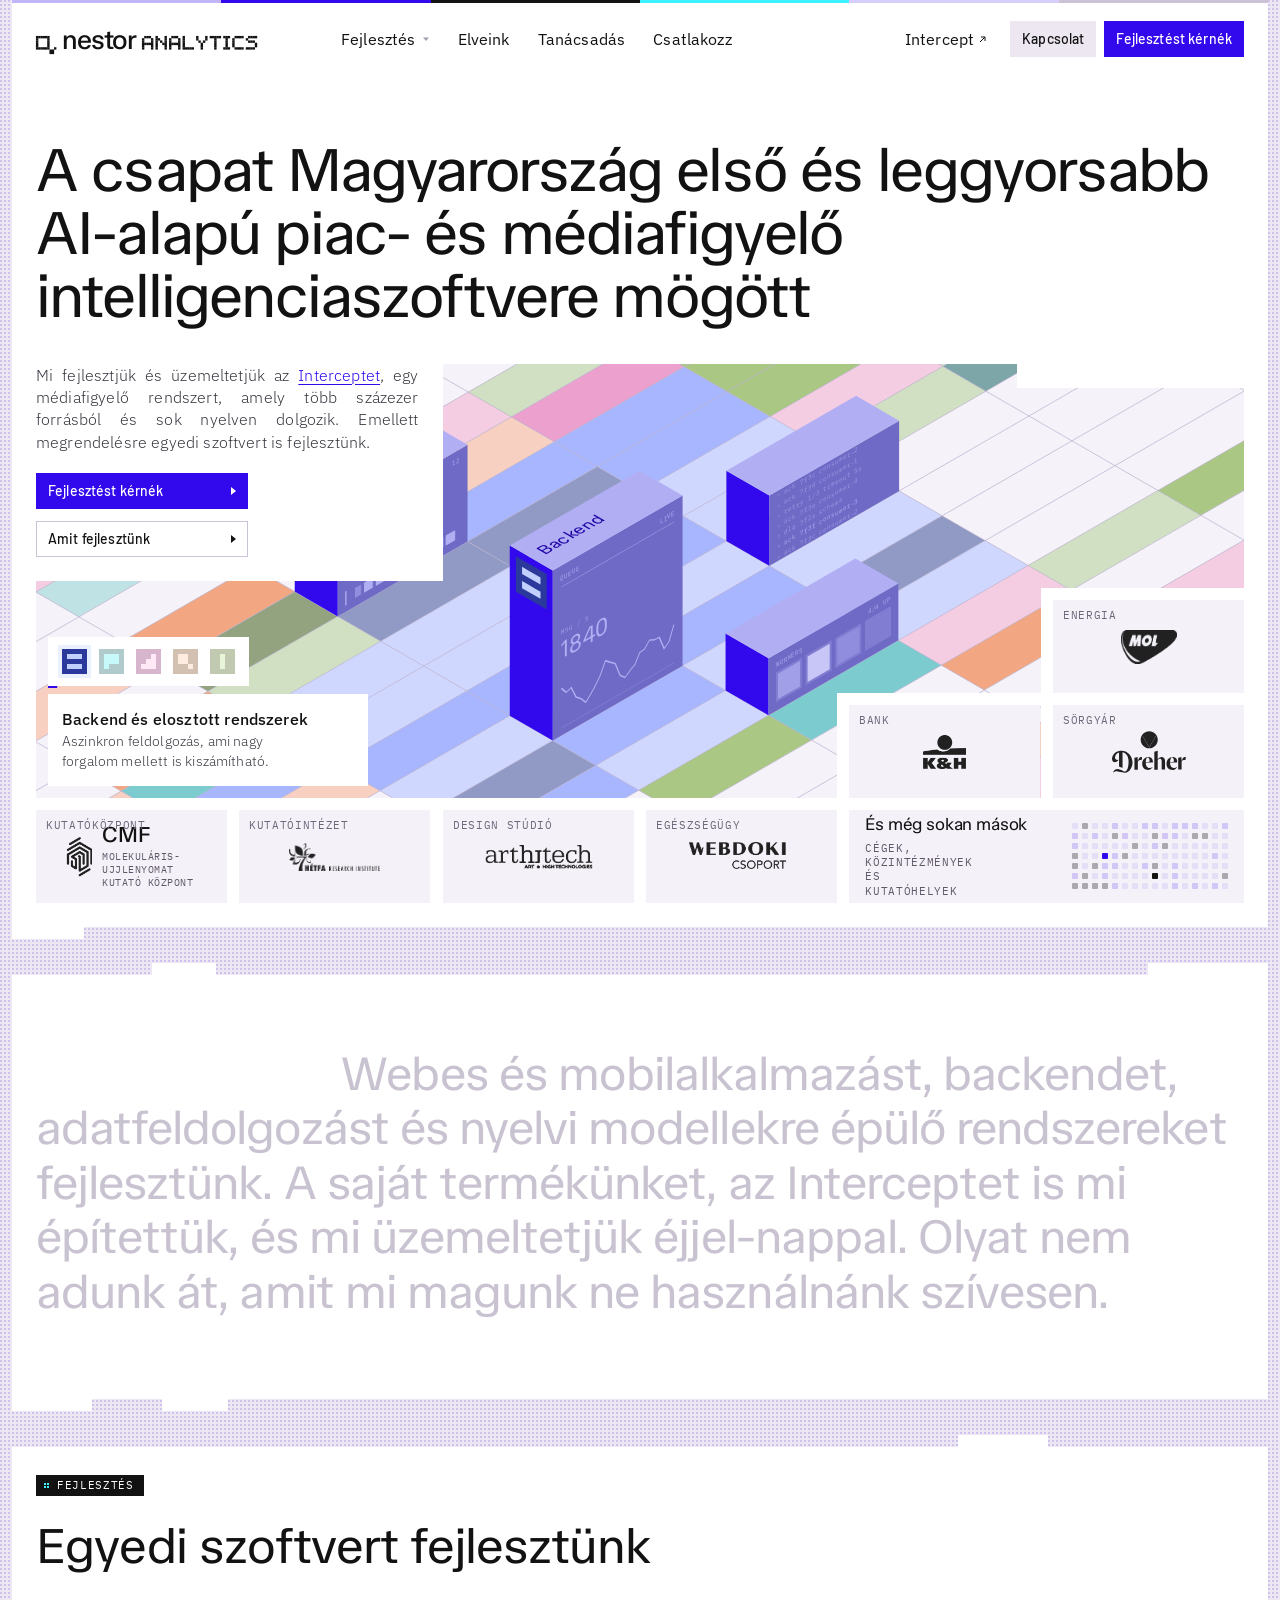
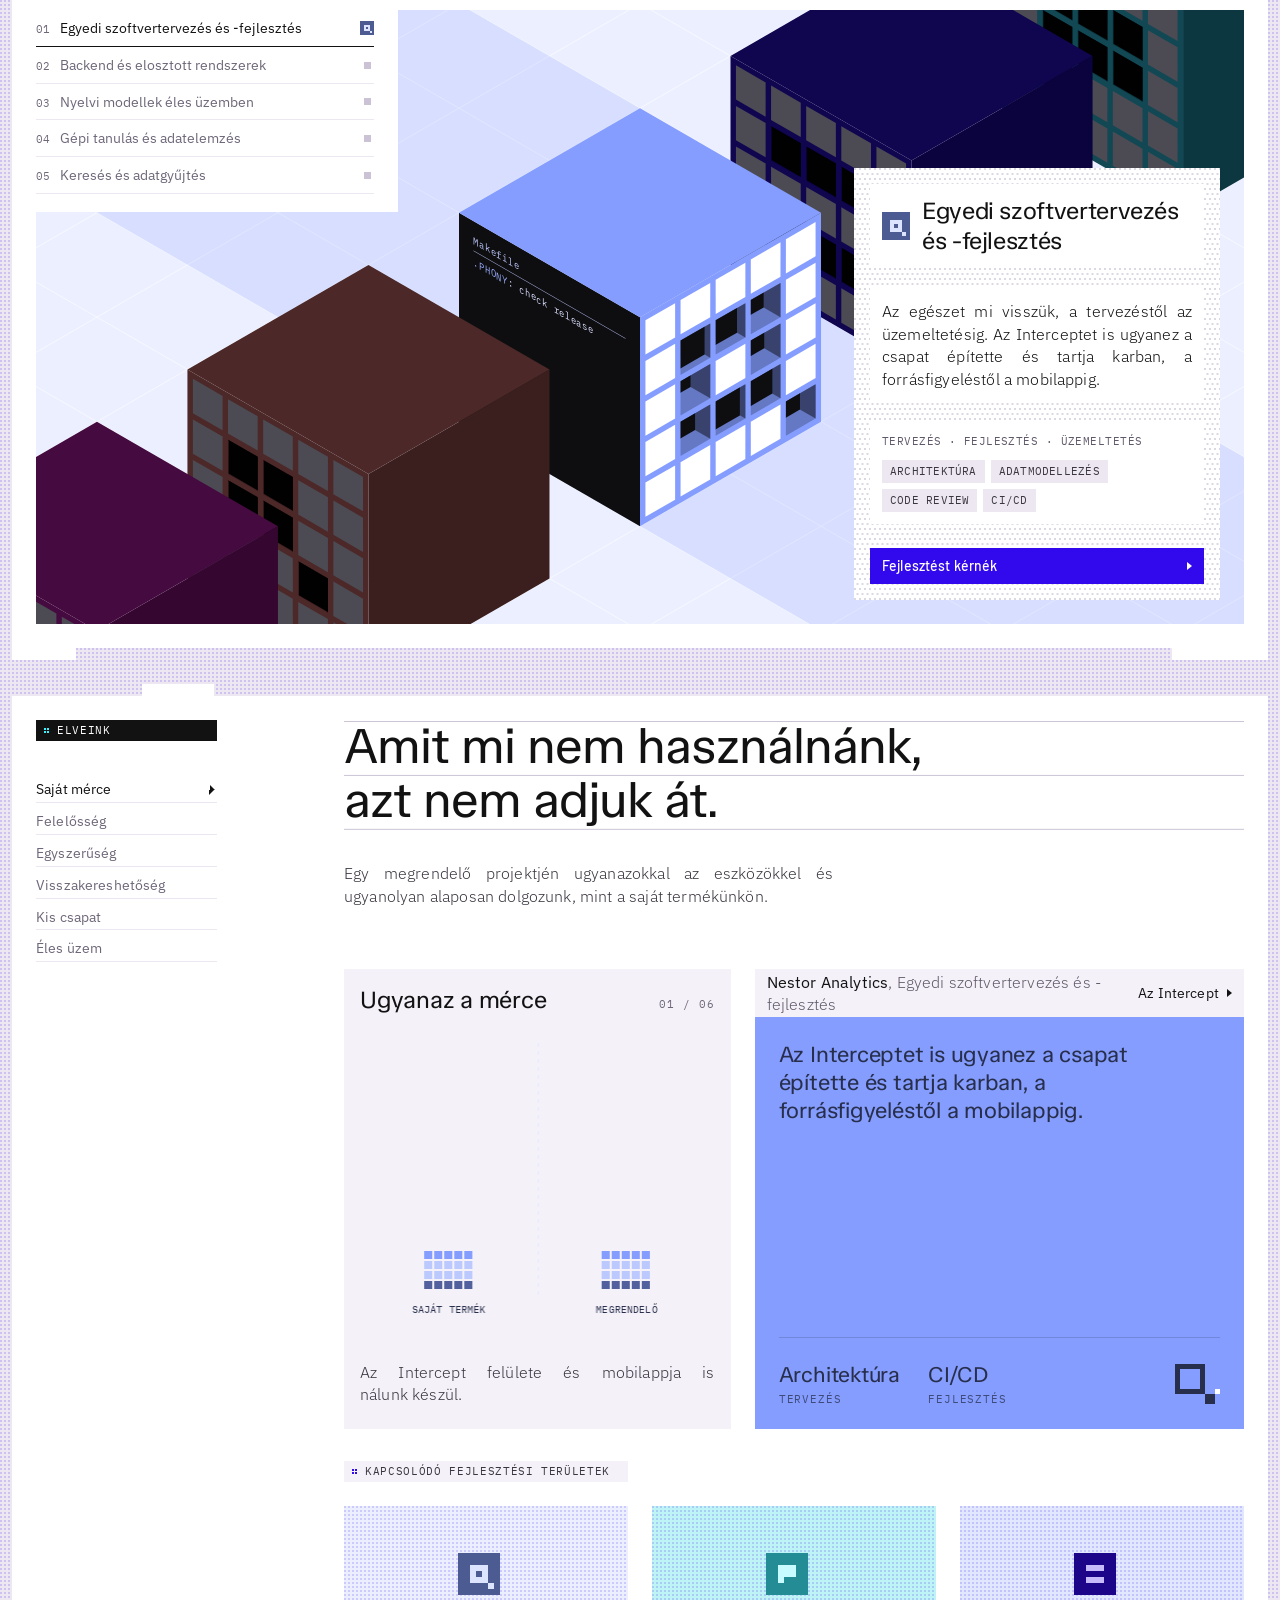
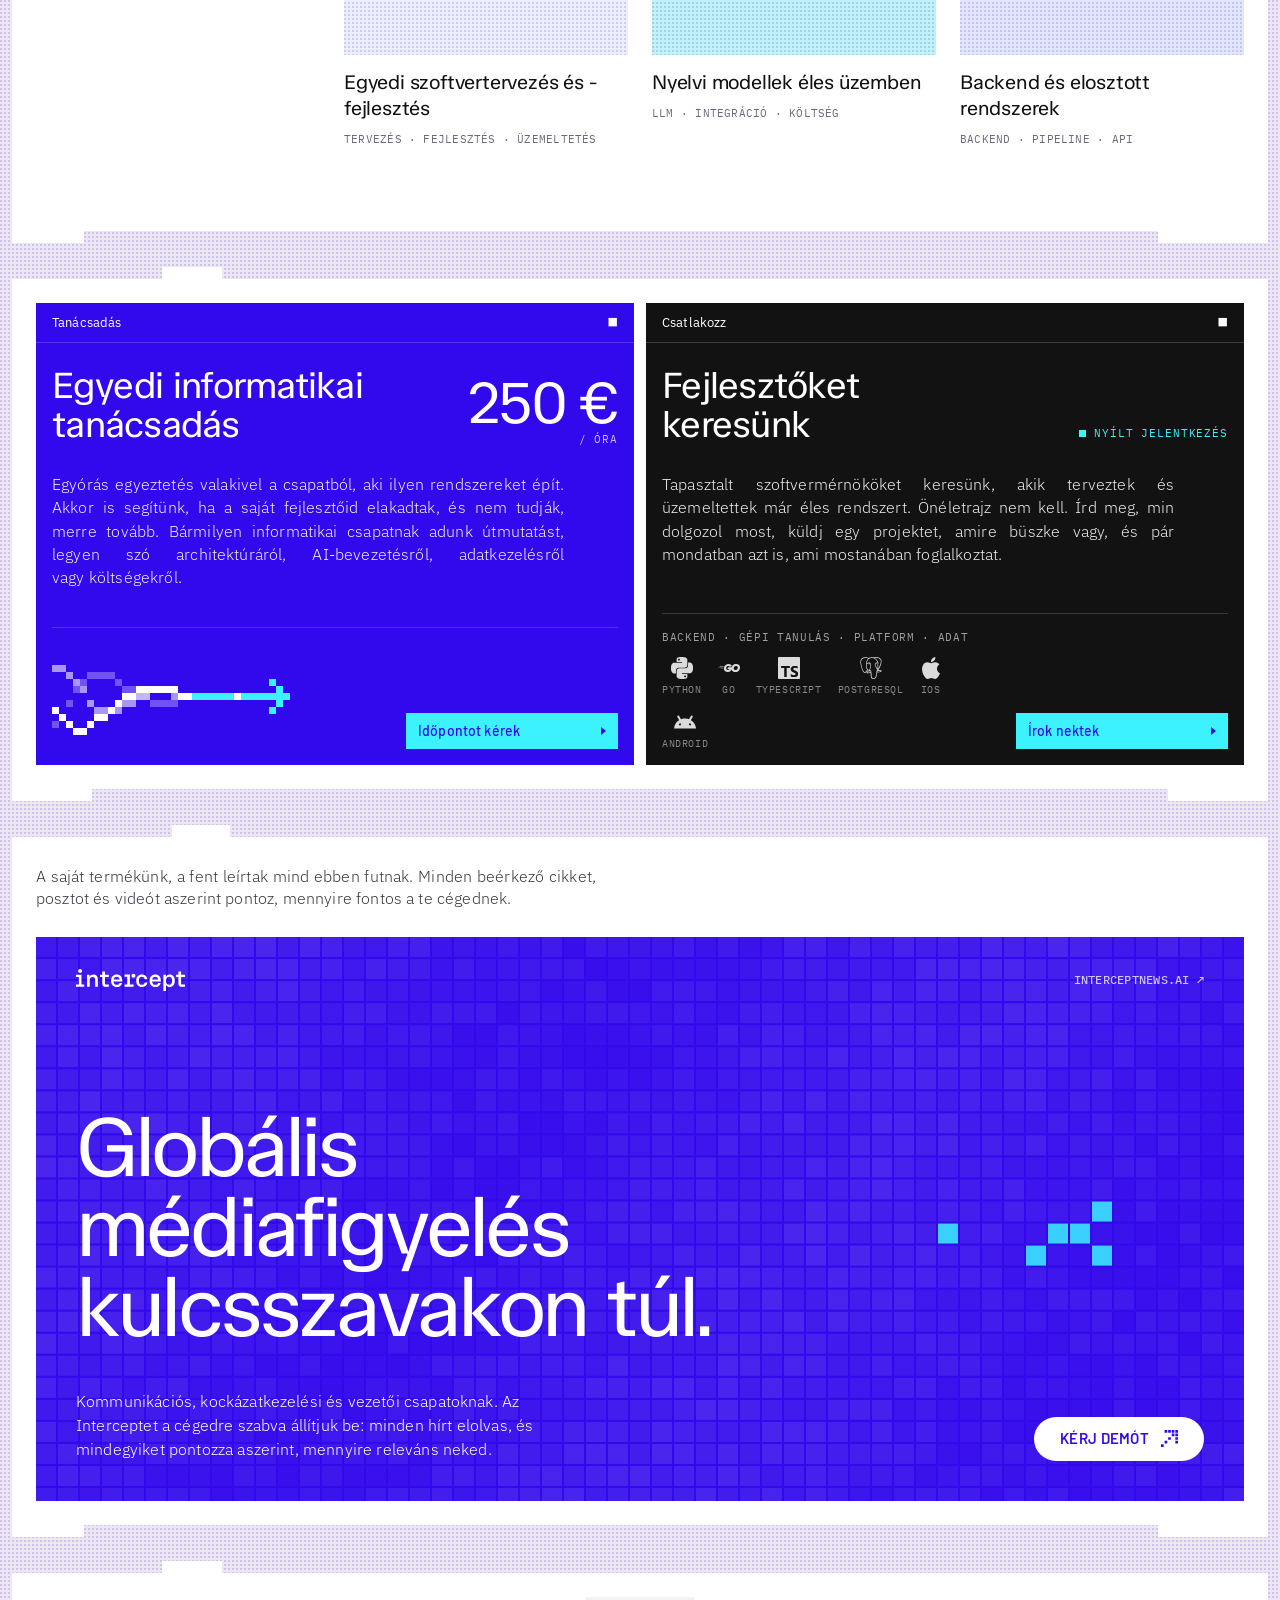
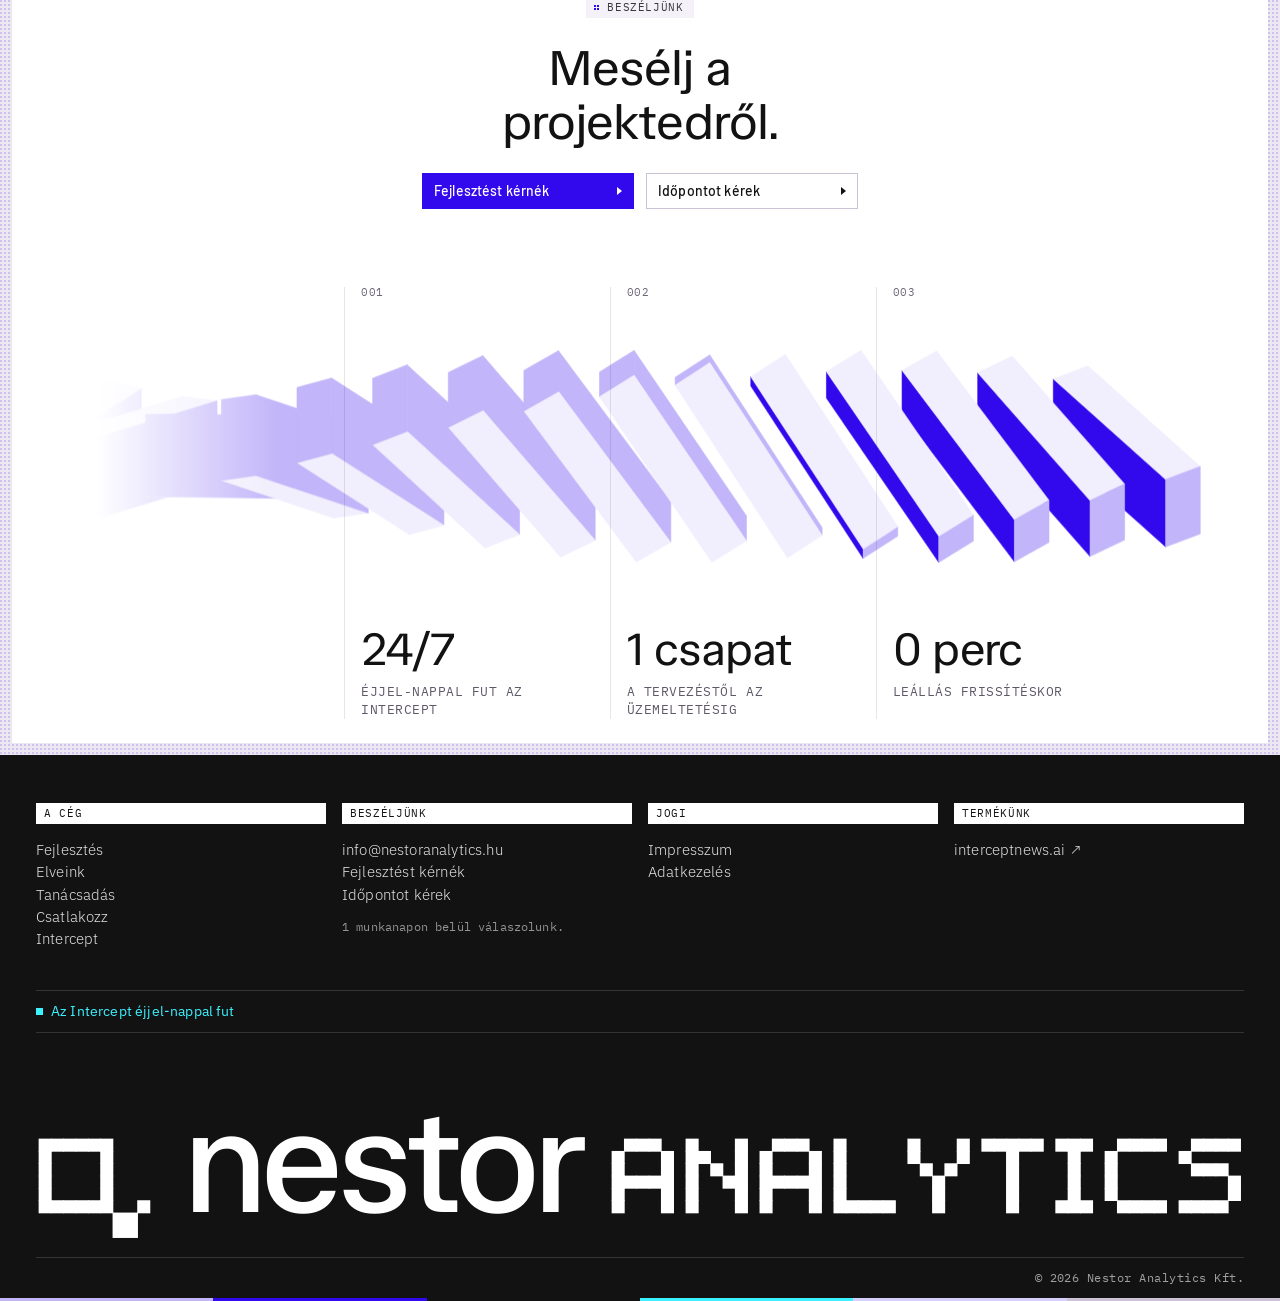
==== commit cc820795: "New hero headline Co-Authored-By: Claude Opus 5.5 <noreply@anthropic.com>" ====
--- a/index.html
+++ b/index.html
@@ -90,7 +90,7 @@
 
 <!-- ============ HERO ============ -->
 <section class="panel hero" aria-labelledby="h1">
-  <h1 id="h1" class="mega"><span class="ln"><span>Mi építjük az Interceptet</span></span></h1>
+  <h1 id="h1" class="mega"><span class="ln"><span>A csapat Magyarország első és leggyorsabb</span></span> <span class="ln"><span>AI-alapú piac- és médiafigyelő</span></span> <span class="ln"><span>intelligenciaszoftvere mögött</span></span></h1>
 
   <div class="hc" id="heroStage">
     <div class="hc-visual"><canvas id="heroCanvas" aria-hidden="true"></canvas></div>
--- a/nestor.css
+++ b/nestor.css
@@ -643,3 +643,40 @@
 @media (min-width:801px){.cl-desc{font-size:13px;letter-spacing:.04em}}
 .cl-desc{overflow-wrap:normal;hyphens:auto;-webkit-hyphens:auto}
 .cl-metric{border-left-color:rgba(18,18,19,.10)}
+
+/* principle card in its own ramp: text, rule and mark take the deep shade on light cards; the mark's emitting
+   pixel is white on light cards and the pale tint on dark ones */
+.pr-inner.light{color:var(--qd)}
+.pr-inner.light .pr-bottom{border-top-color:color-mix(in srgb,var(--qd) 20%,transparent)}
+.pr-inner.light .pr-mark rect{fill:var(--qd)}
+.pr-inner.light .pr-mark rect.emit{fill:#fff}
+.pr-inner:not(.light) .pr-mark rect.emit{fill:var(--qt)}
+.pr-metrics dt{font-size:11px}
+.pr-res-media canvas.atile{width:42px;height:42px;image-rendering:pixelated;display:block}
+
+/* ---------- development detail card, as the reference product card (measured 2026-11-26) ----------
+   dotted frame (1 px dots on a 5 px staggered lattice) with 16 px padding and 20 px between white blocks;
+   blocks have 12 px padding; heading = 28 px tile + 24/30 title; body 16/22.4; label 12 px mono; CTA 36 px tall,
+   full width, 4 px above it */
+.pdetail{--dot:rgba(122,110,150,.55);
+  background:radial-gradient(circle at 1px 1px,var(--dot) .55px,transparent .85px) 0 0/5px 10px,
+             radial-gradient(circle at 1px 1px,var(--dot) .55px,transparent .85px) 2.5px 5px/5px 10px,#fff;
+  width:min(366px,32%);padding:16px;gap:20px;border:0}
+.pdetail>header,.pd-text,.pd-ex{background:#fff;padding:12px;border:0;margin:0}
+.pdetail>header{gap:12px}
+.pd-ic,.pd-ic canvas.atile{width:28px;height:28px}
+.pdetail h3{font:400 24px/30px var(--display);letter-spacing:-.015em}
+.pd-text{font:300 16px/22.4px var(--sans);color:var(--ink);min-height:0}
+.pd-ex{display:flex;flex-direction:column;gap:12px}
+.pd-ex .mono-l{font-size:12px;line-height:14.4px;letter-spacing:.04em;margin:0;color:var(--ink-3)}
+.pdetail .btn,.pdetail .btn.wide{margin:4px 0 0;width:100%;min-height:36px}
+@media (max-width:820px){.pdetail{width:auto;border:0}}
+.nw{white-space:nowrap}
+/* pixel tiles at whole-pixel scales so every cell has the same width: 5×5 hero tab icon at 25 px (5 px cells),
+   7-unit area tiles at multiples of 7 (14 / 28 / 42 px) */
+.pick-ic{width:25px;height:25px}
+.ptab i{width:14px;height:14px}
+.ptab i canvas.atile{width:14px;height:14px}
+/* hero headline: a three-line sentence, sized so it stays three lines on desktop (reference H1 rhythm) */
+.mega{font-size:clamp(30px,calc((100vw - 72px) / 19.6),84px);line-height:1.02;letter-spacing:-.03em}   /* the longest line is 19 em wide */
+.mega .ln:nth-child(3)>span{transition-delay:.18s}
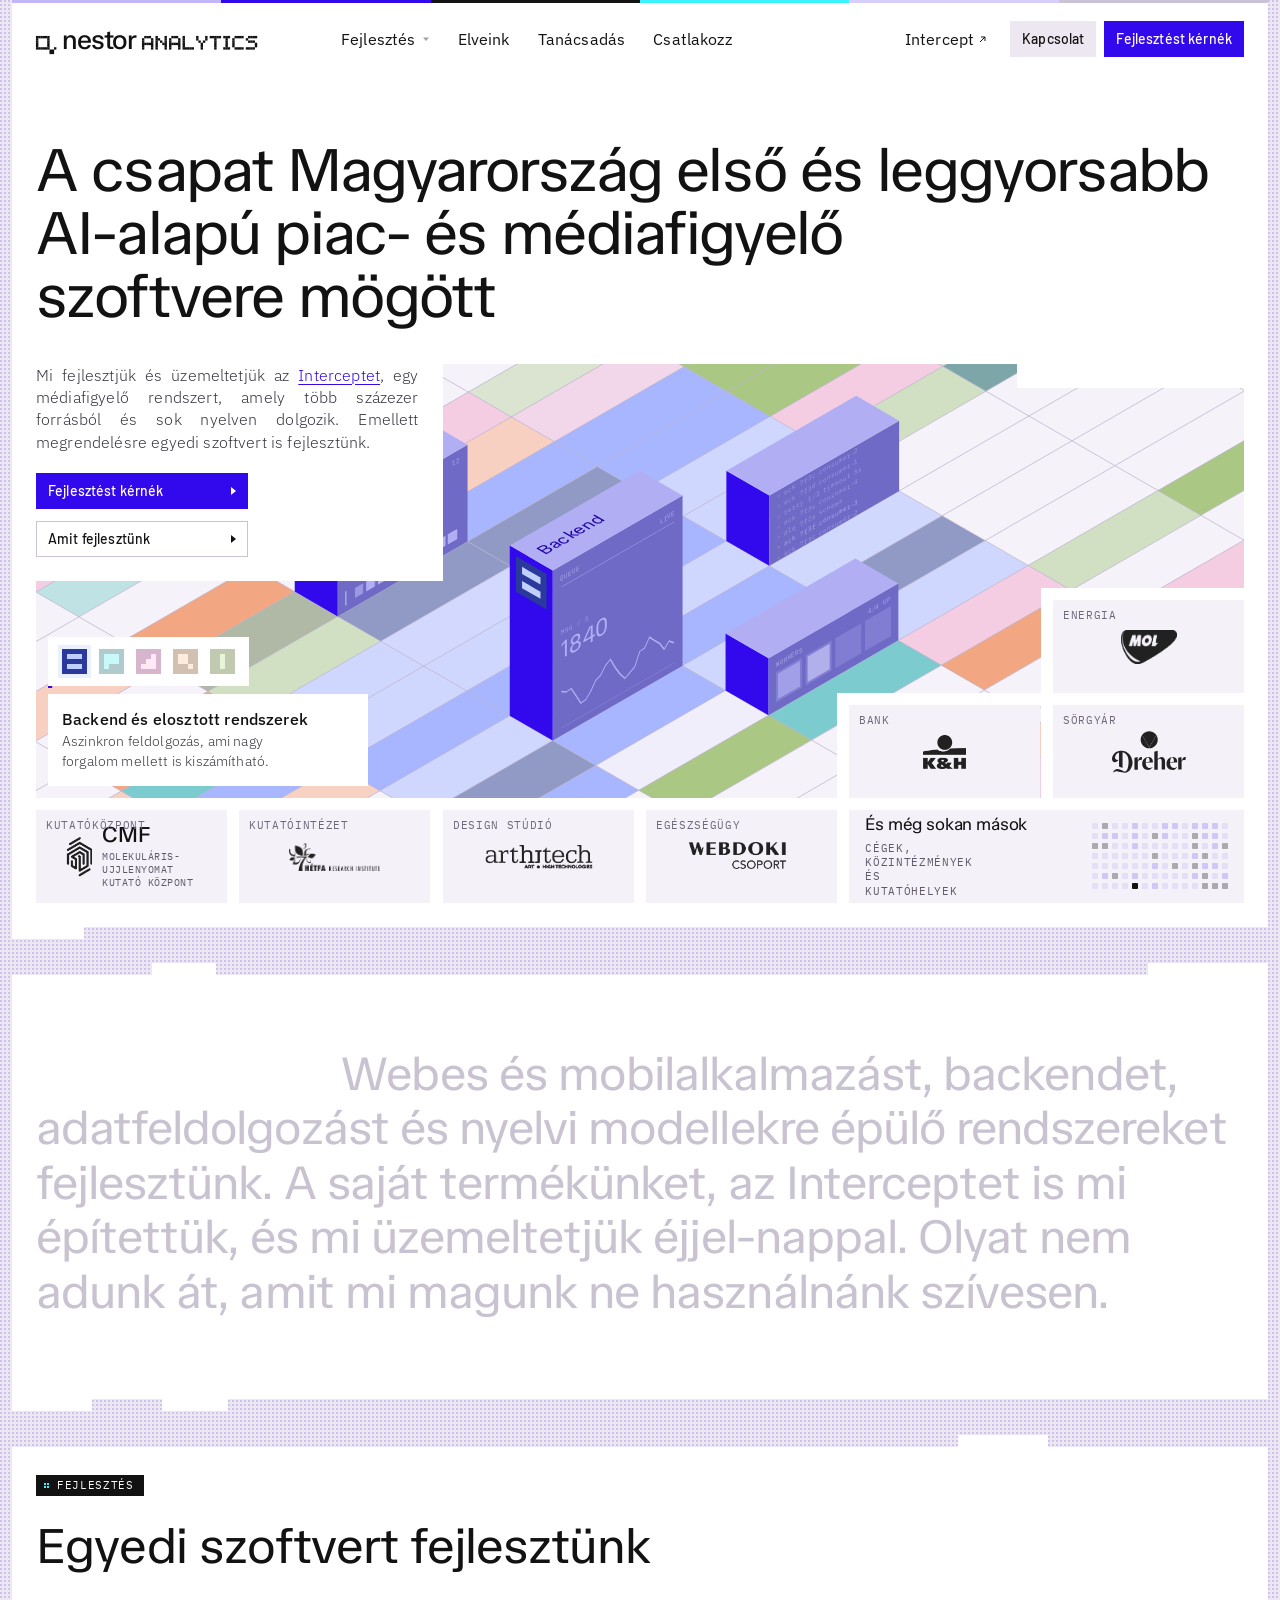
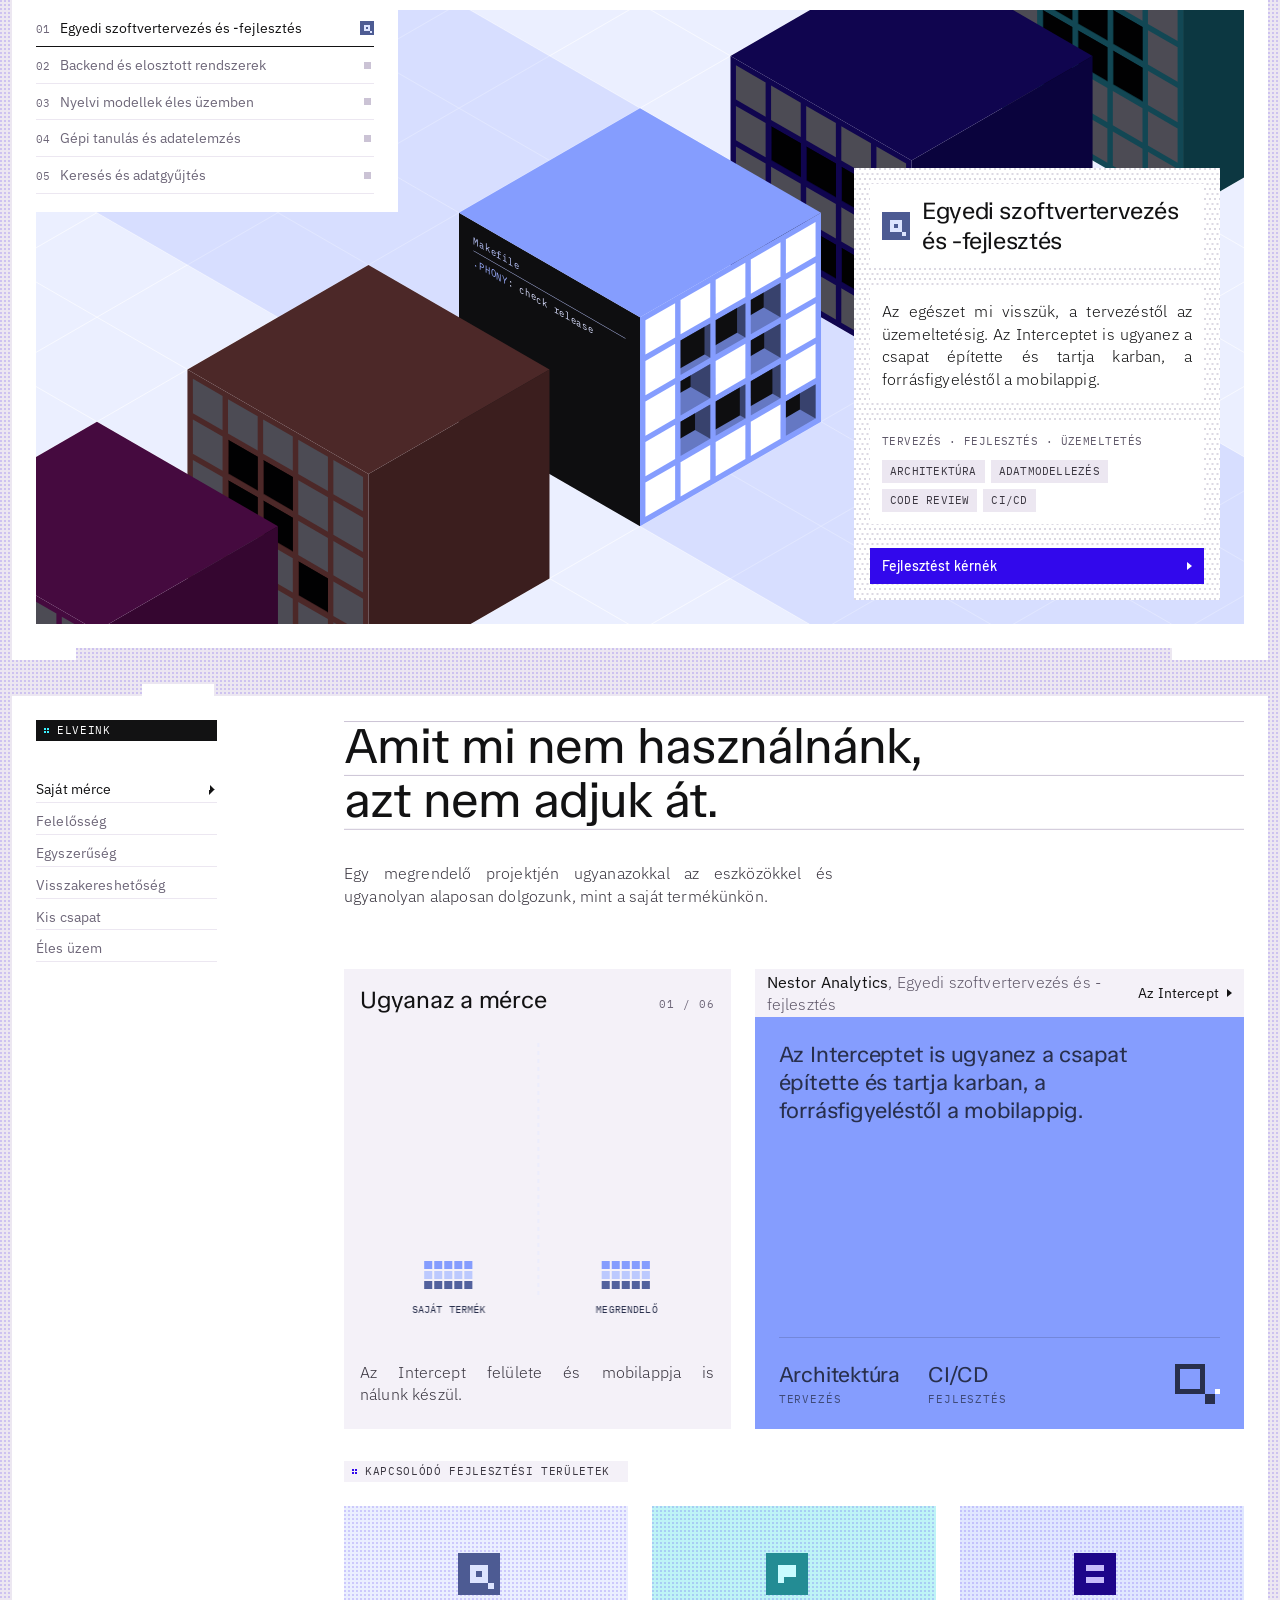
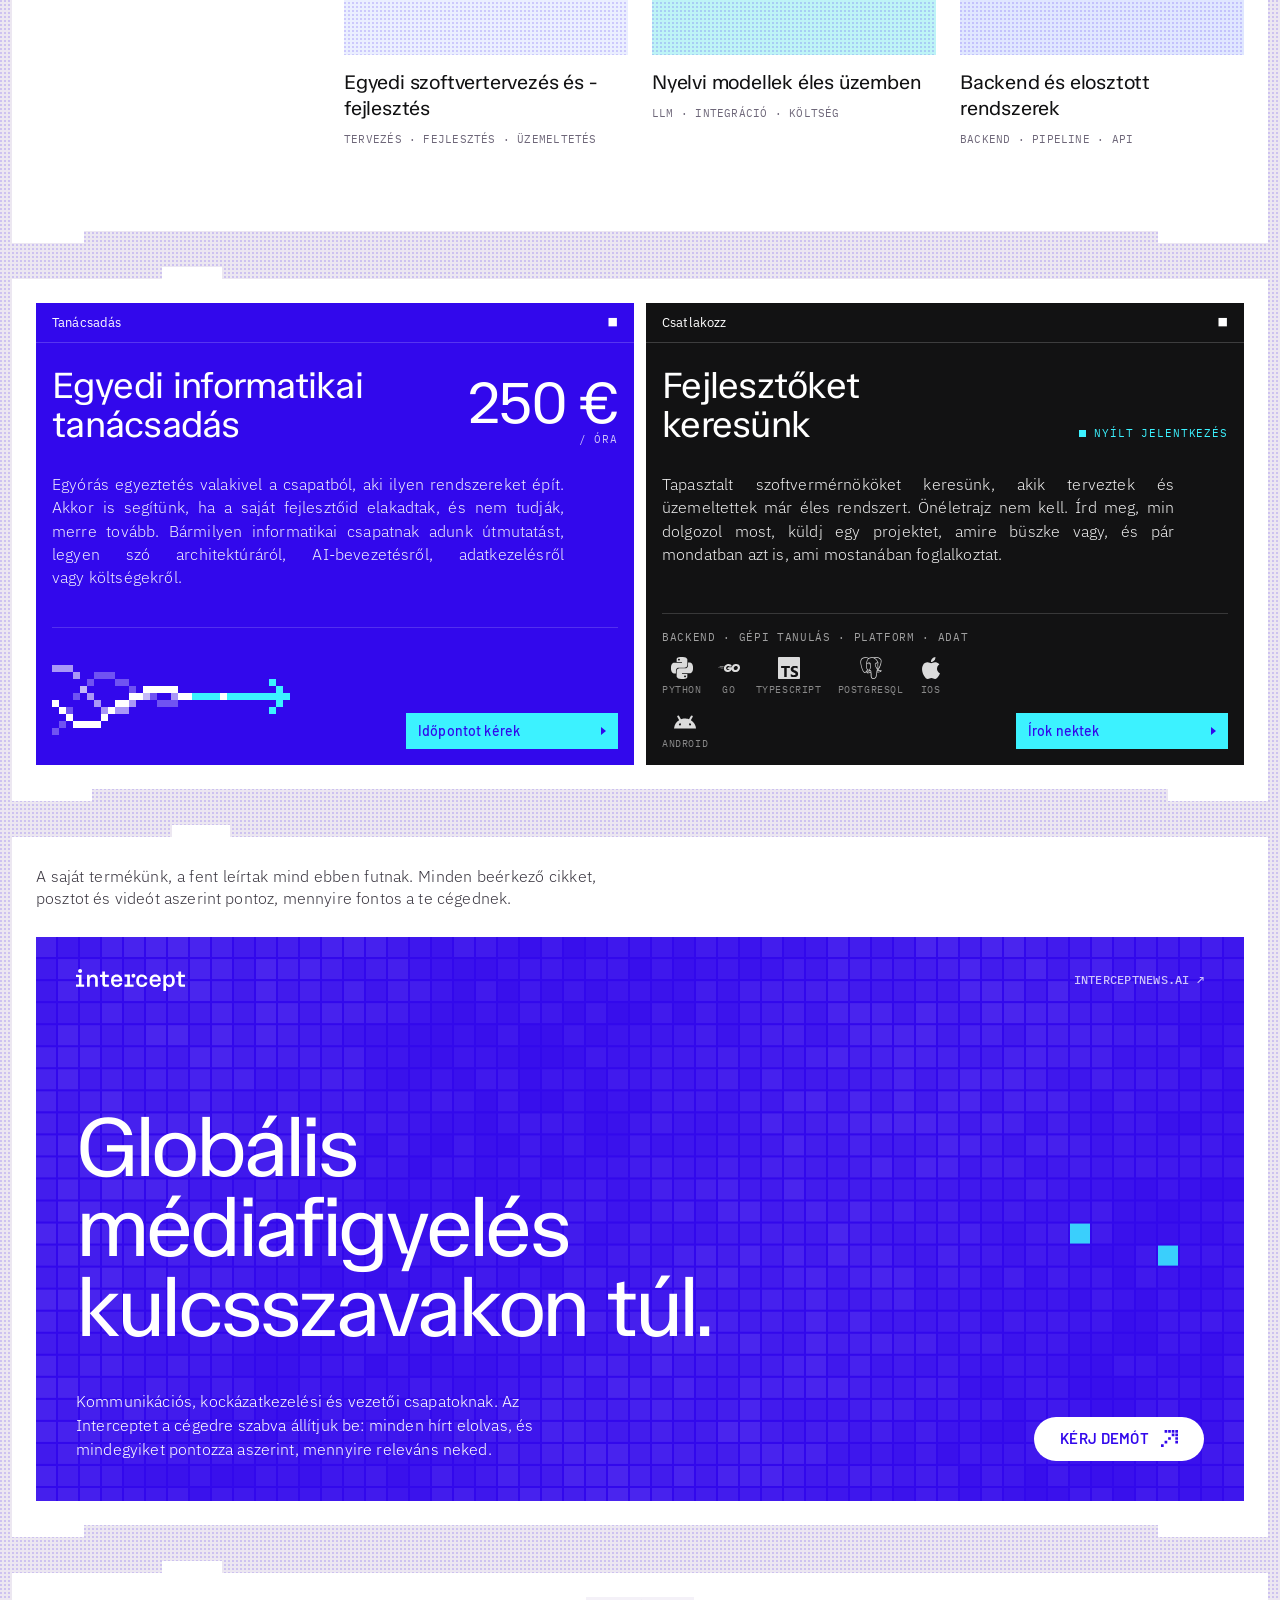
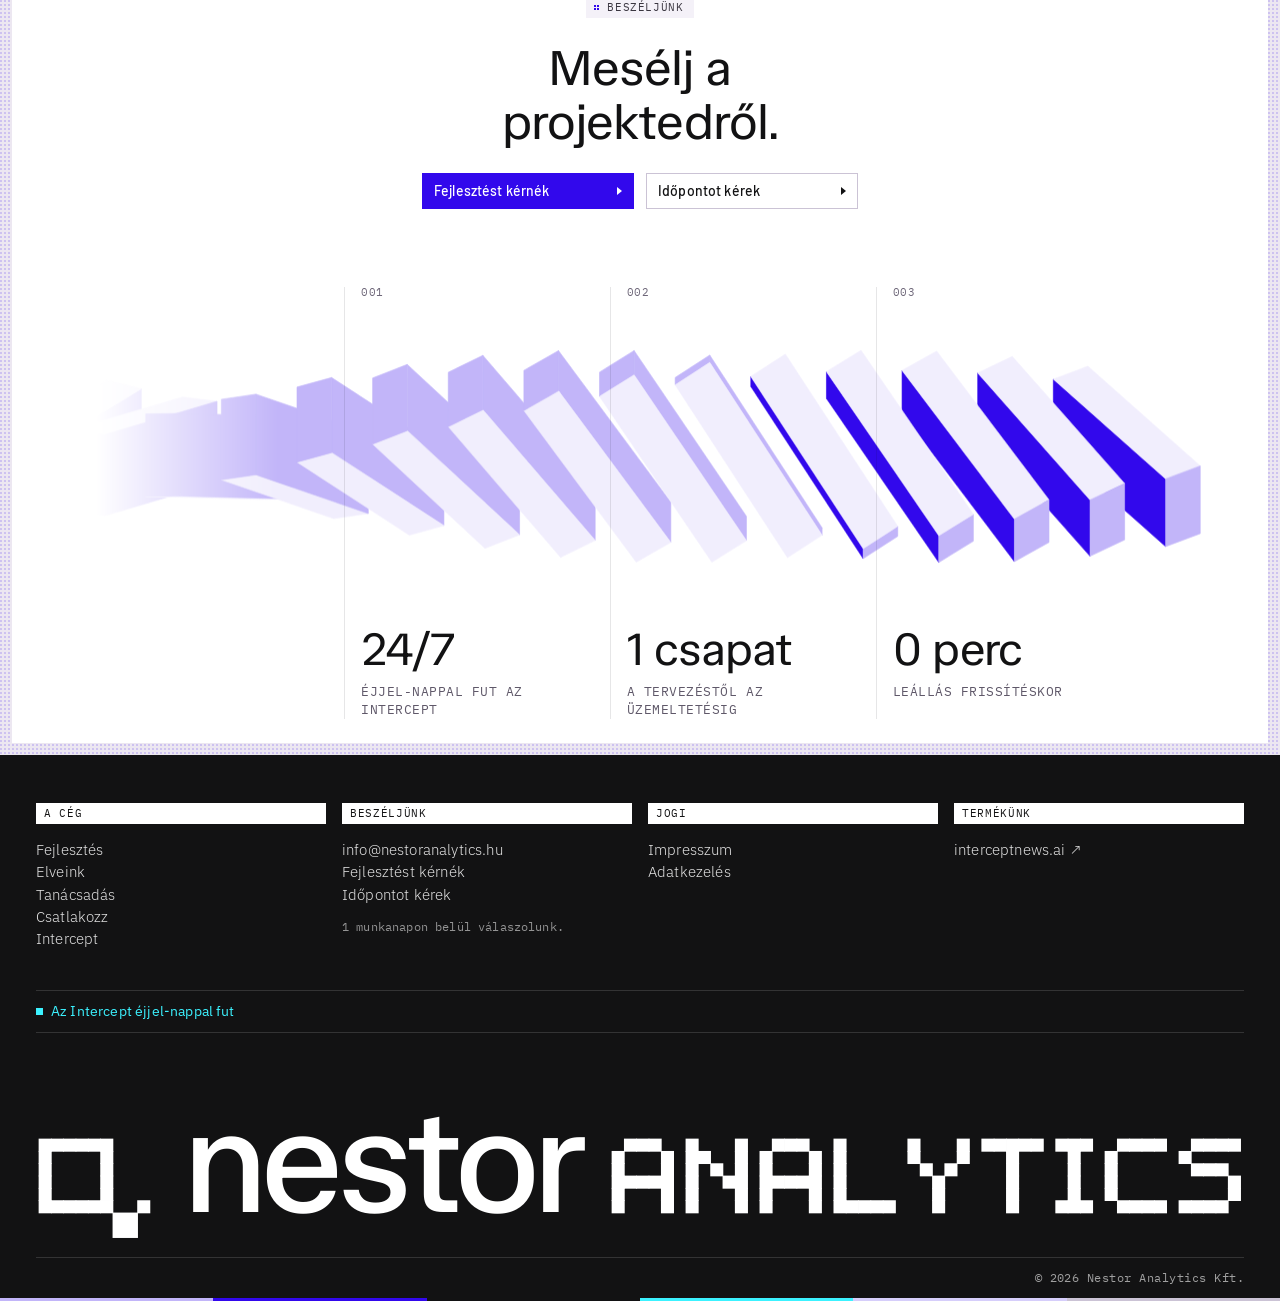
==== commit 1b0f8db3: "Headline: szoftvere Co-Authored-By: Claude Opus 5.5 <noreply@anthropic.com>" ====
--- a/index.html
+++ b/index.html
@@ -90,7 +90,7 @@
 
 <!-- ============ HERO ============ -->
 <section class="panel hero" aria-labelledby="h1">
-  <h1 id="h1" class="mega"><span class="ln"><span>A csapat Magyarország első és leggyorsabb</span></span> <span class="ln"><span>AI-alapú piac- és médiafigyelő</span></span> <span class="ln"><span>intelligenciaszoftvere mögött</span></span></h1>
+  <h1 id="h1" class="mega"><span class="ln"><span>A csapat Magyarország első és leggyorsabb</span></span> <span class="ln"><span>AI-alapú piac- és médiafigyelő</span></span> <span class="ln"><span>szoftvere mögött</span></span></h1>
 
   <div class="hc" id="heroStage">
     <div class="hc-visual"><canvas id="heroCanvas" aria-hidden="true"></canvas></div>
